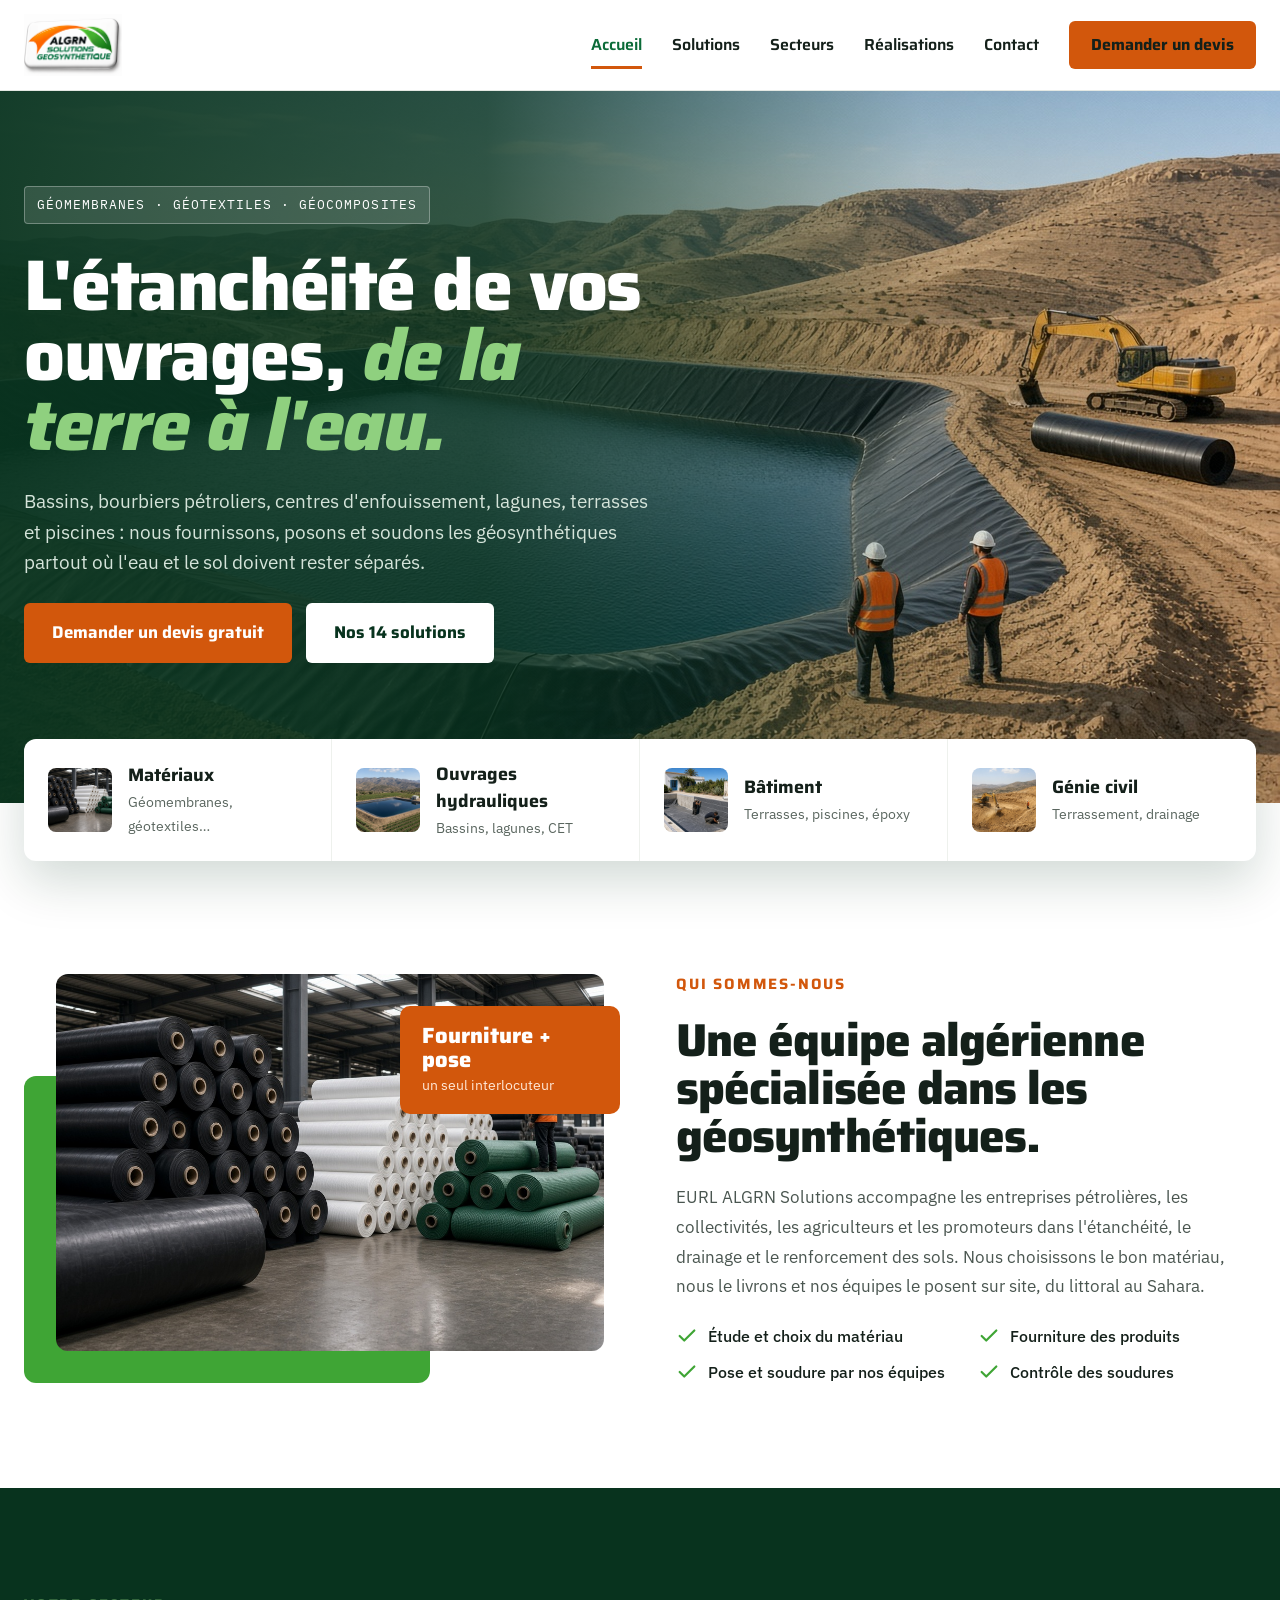
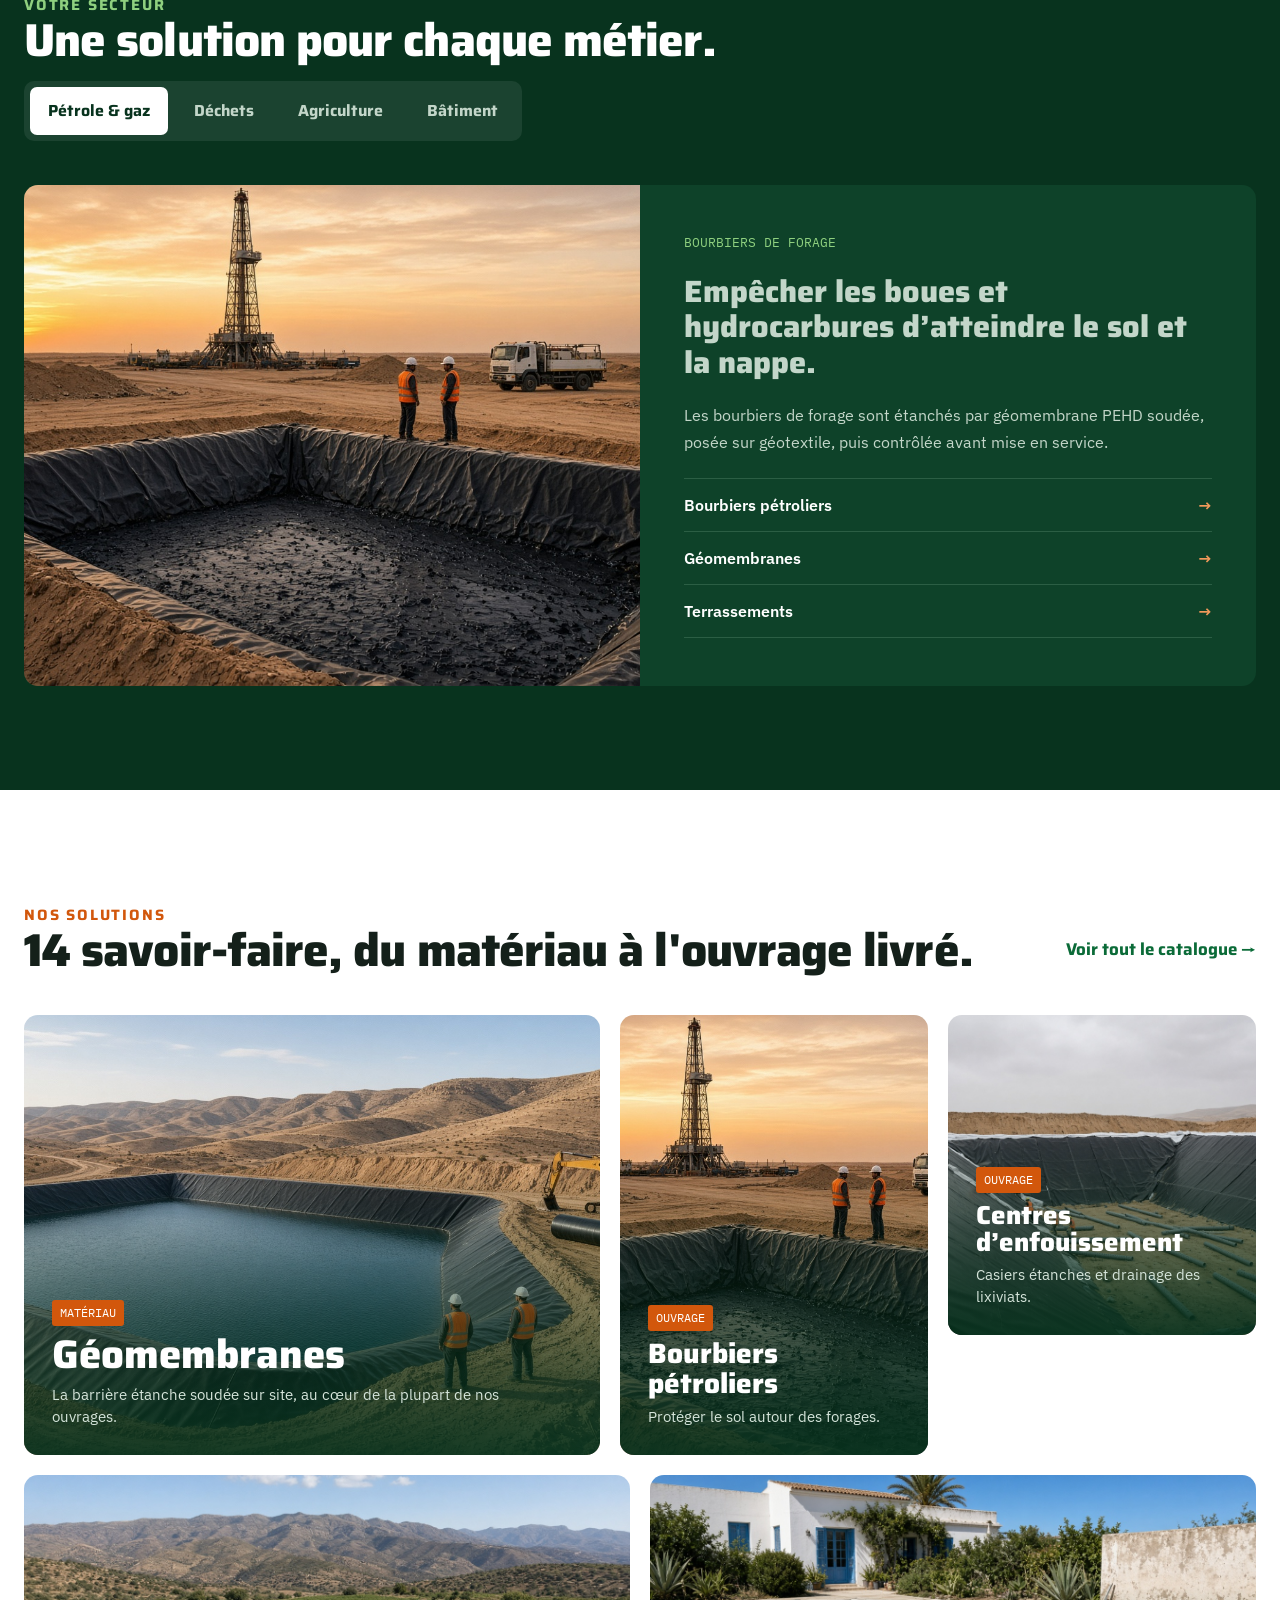
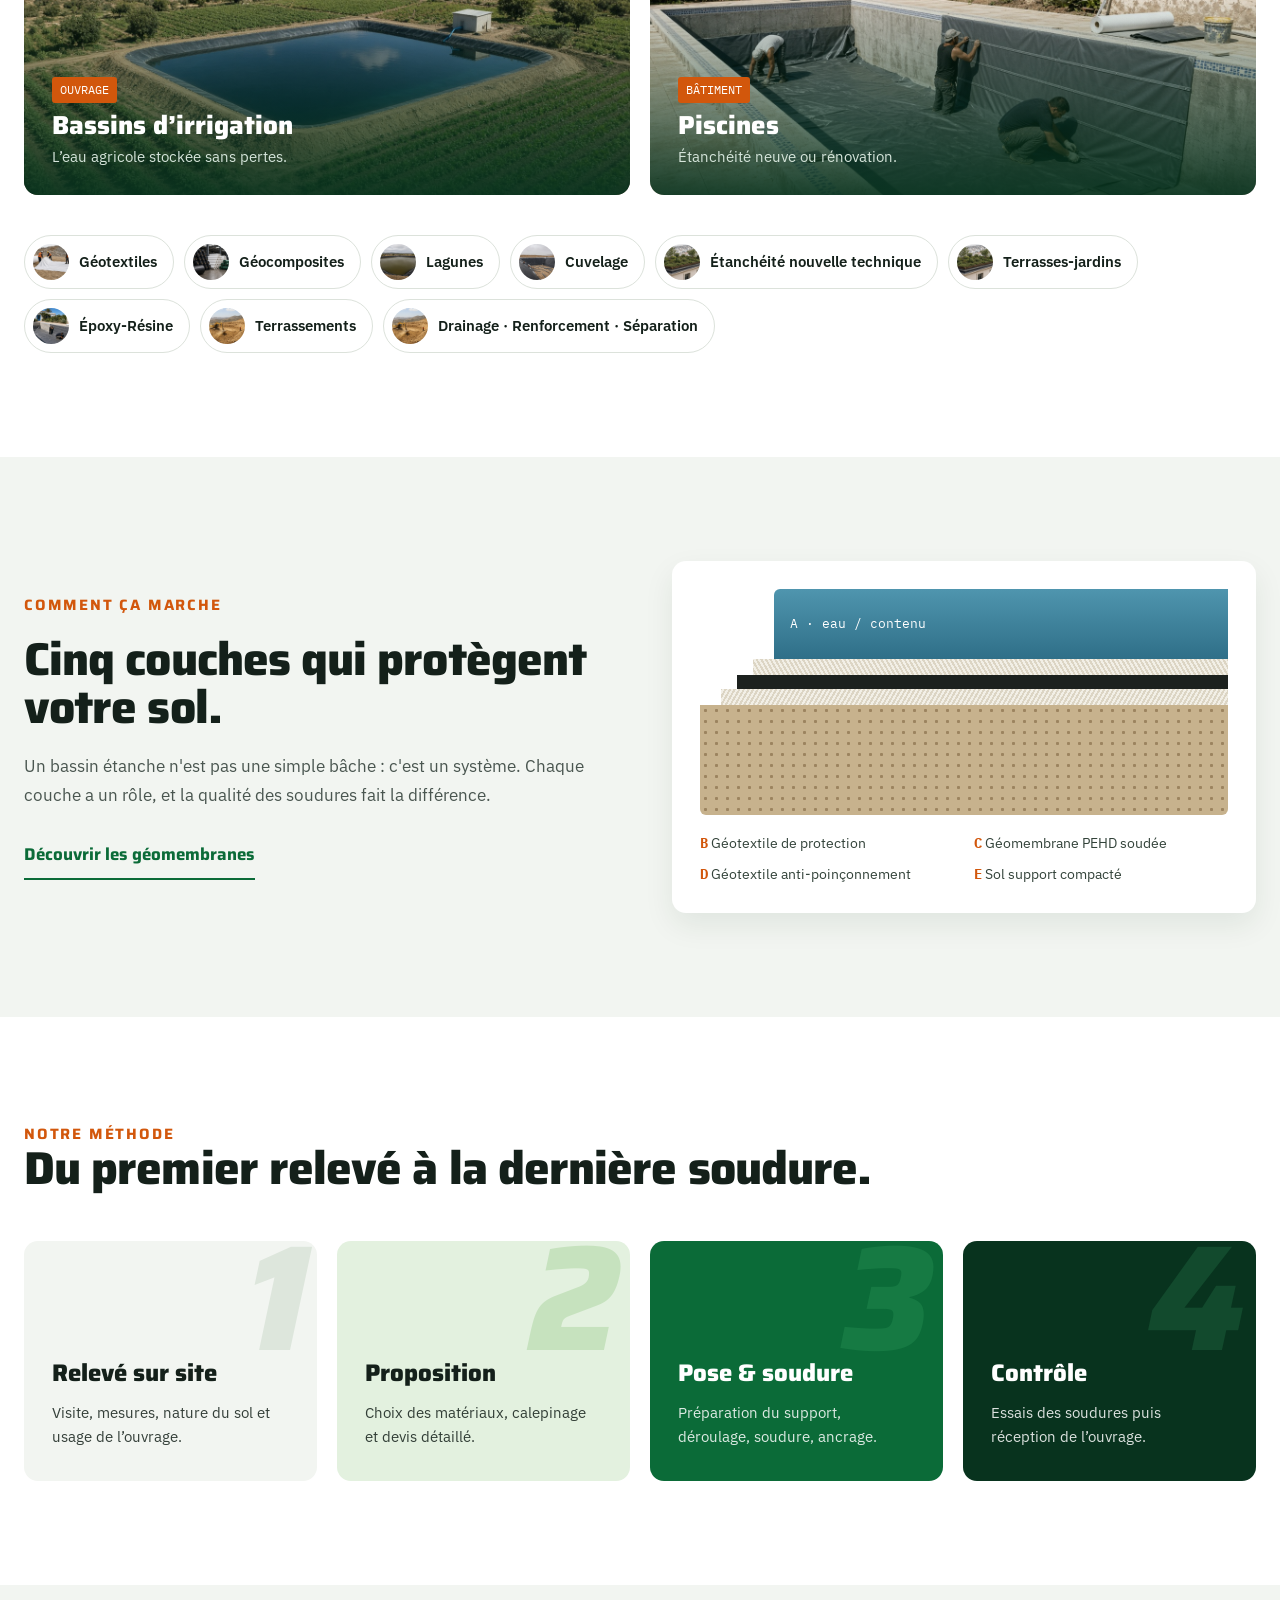
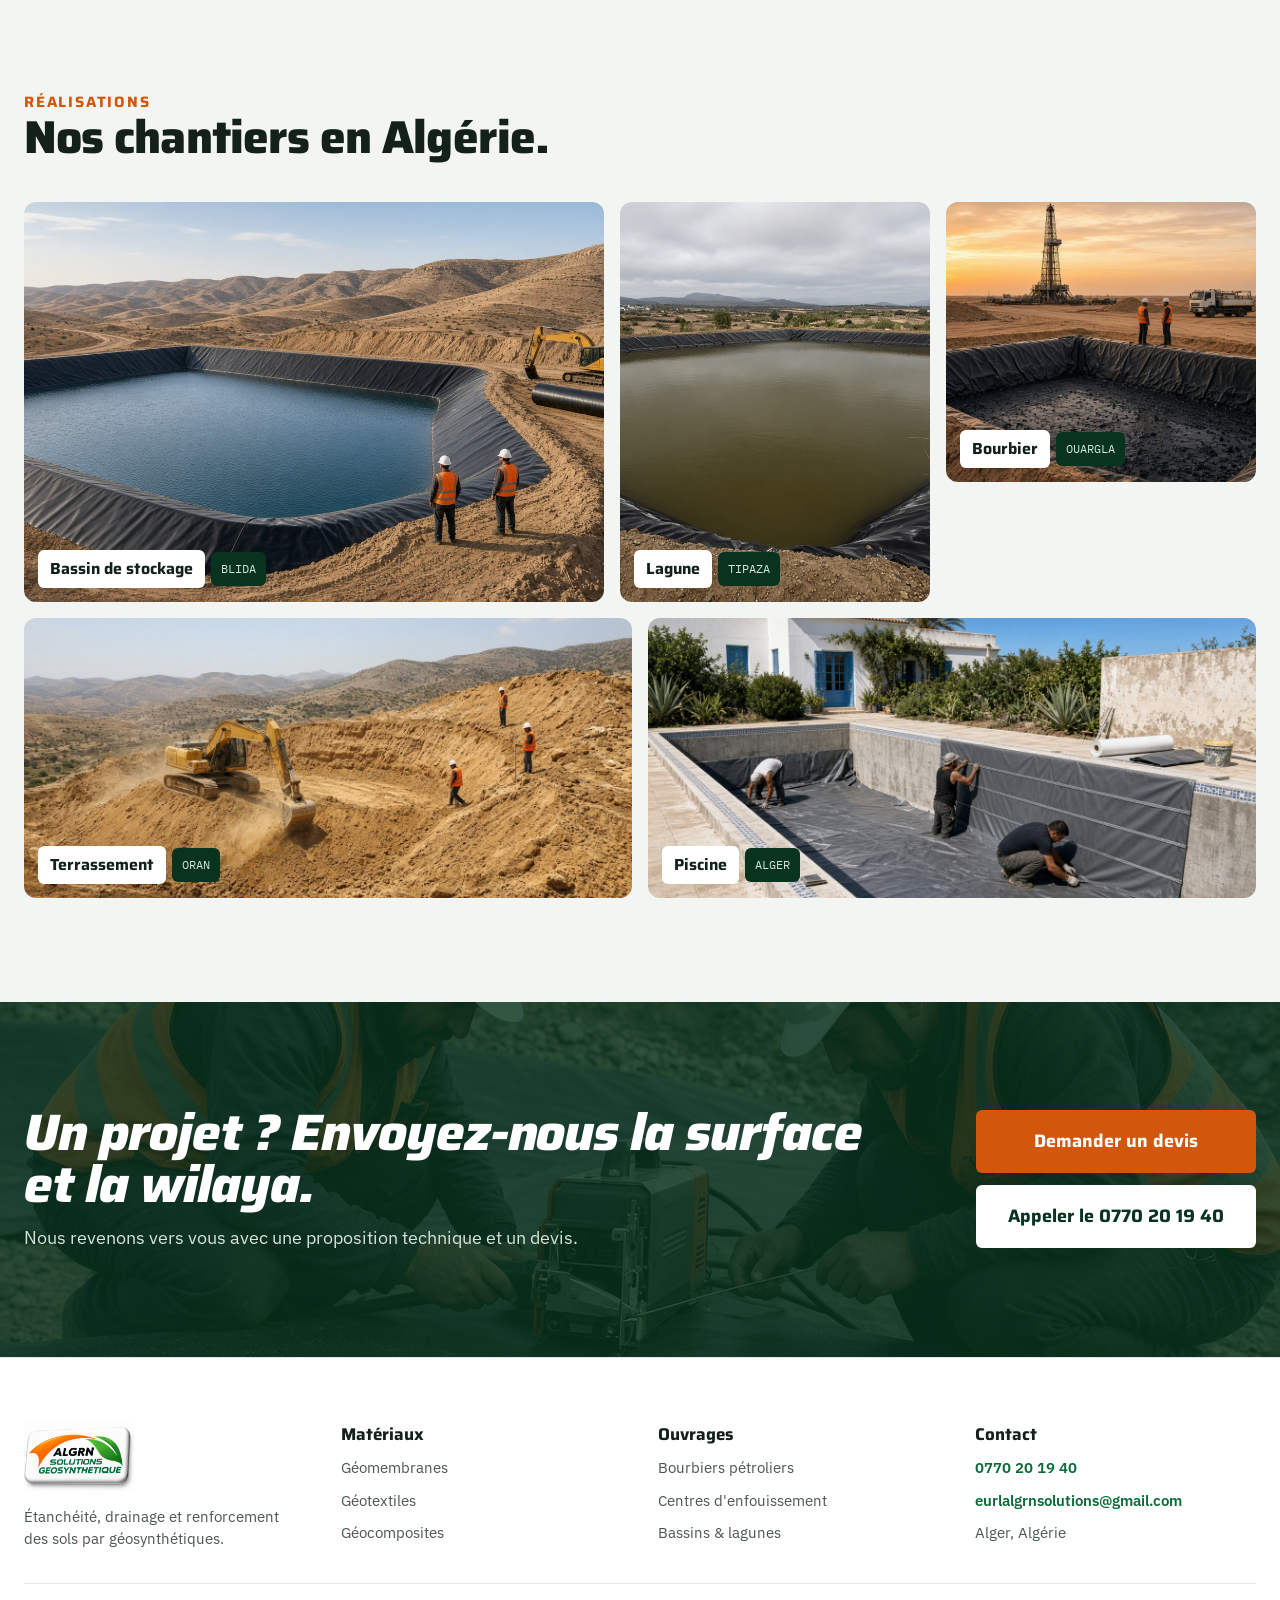
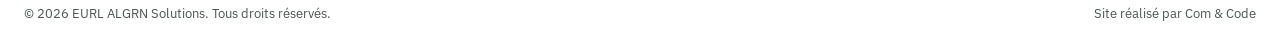
==== index.html @ aedd135b "Publish the ALGRN Solutions website with photos and service pages. Co-authored-by: Cursor <cursorage" ====
<!DOCTYPE html>
<html lang="fr">
<head>
  <meta charset="utf-8">
  <meta name="viewport" content="width=device-width, initial-scale=1">
  <title>ALGRN Solutions – Géosynthétiques en Algérie</title>
  <meta name="description" content="EURL ALGRN Solutions : fourniture et pose de géomembranes, géotextiles et géocomposites. Bassins, bourbiers pétroliers, CET, lagunes, terrasses et piscines.">
  <link rel="icon" href="images/logo.png">
  <link rel="preconnect" href="https://fonts.googleapis.com">
  <link rel="preconnect" href="https://fonts.gstatic.com" crossorigin>
  <link href="https://fonts.googleapis.com/css2?family=IBM+Plex+Mono:wght@400;500&family=IBM+Plex+Sans:wght@400;500;600&family=Saira:ital,wght@0,600;0,700;0,800;1,800&display=swap" rel="stylesheet">
  <link rel="stylesheet" href="css/style.css">
</head>
<body>
  <header class="site-header">
    <div class="wrap">
      <a class="logo" href="index.html"><img src="images/logo.png" alt="ALGRN Solutions Géosynthétique"></a>
      <button class="nav-toggle" type="button" aria-expanded="false" aria-label="Ouvrir le menu"><span></span><span></span><span></span></button>
      <nav class="nav" aria-label="Navigation principale">
        <a href="index.html" class="is-active">Accueil</a>
        <a href="solutions.html">Solutions</a>
        <a href="#secteurs">Secteurs</a>
        <a href="#chantiers">Réalisations</a>
        <a href="contact.html">Contact</a>
        <a class="btn btn-accent" href="contact.html">Demander un devis</a>
      </nav>
    </div>
  </header>

  <section class="hero">
    <img class="bg" src="images/hero.jpg" alt="Grand bassin étanché par géomembrane en cours de remplissage">
    <div class="wrap">
      <div class="hero-copy">
        <span class="badge">GÉOMEMBRANES · GÉOTEXTILES · GÉOCOMPOSITES</span>
        <h1 class="display">L'étanchéité de vos ouvrages, <em>de la terre à l'eau.</em></h1>
        <p>Bassins, bourbiers pétroliers, centres d'enfouissement, lagunes, terrasses et piscines : nous fournissons, posons et soudons les géosynthétiques partout où l'eau et le sol doivent rester séparés.</p>
        <div class="hero-actions">
          <a class="btn btn-accent btn-lg" href="contact.html">Demander un devis gratuit</a>
          <a class="btn btn-white btn-lg" href="solutions.html">Nos 14 solutions</a>
        </div>
      </div>
    </div>
  </section>

  <div class="access">
    <div class="access-grid">
      <a href="solutions.html">
        <img src="images/produits.jpg" alt="">
        <div><strong>Matériaux</strong><span>Géomembranes, géotextiles…</span></div>
      </a>
      <a href="solutions.html">
        <img src="images/irrigation.jpg" alt="">
        <div><strong>Ouvrages hydrauliques</strong><span>Bassins, lagunes, CET</span></div>
      </a>
      <a href="solutions.html">
        <img src="images/piscine.jpg" alt="">
        <div><strong>Bâtiment</strong><span>Terrasses, piscines, époxy</span></div>
      </a>
      <a href="solutions.html">
        <img src="images/terrassement.jpg" alt="">
        <div><strong>Génie civil</strong><span>Terrassement, drainage</span></div>
      </a>
    </div>
  </div>

  <section class="about">
    <div class="about-photo">
      <div class="blob" aria-hidden="true"></div>
      <img src="images/produits.jpg" alt="Rouleaux de géomembrane, géotextile et géocomposite en dépôt">
      <div class="about-float">
        <strong>Fourniture + pose</strong>
        <span>un seul interlocuteur</span>
      </div>
    </div>
    <div class="about-copy">
      <span class="eyebrow">Qui sommes-nous</span>
      <h2 class="display">Une équipe algérienne spécialisée dans les géosynthétiques.</h2>
      <p>EURL ALGRN Solutions accompagne les entreprises pétrolières, les collectivités, les agriculteurs et les promoteurs dans l'étanchéité, le drainage et le renforcement des sols. Nous choisissons le bon matériau, nous le livrons et nos équipes le posent sur site, du littoral au Sahara.</p>
      <ul class="checks">
        <li>
          <svg width="22" height="22" viewBox="0 0 24 24" fill="none" stroke="#3FA535" stroke-width="2.4" stroke-linecap="round" stroke-linejoin="round" aria-hidden="true"><path d="M20 6L9 17l-5-5"></path></svg>
          Étude et choix du matériau
        </li>
        <li>
          <svg width="22" height="22" viewBox="0 0 24 24" fill="none" stroke="#3FA535" stroke-width="2.4" stroke-linecap="round" stroke-linejoin="round" aria-hidden="true"><path d="M20 6L9 17l-5-5"></path></svg>
          Fourniture des produits
        </li>
        <li>
          <svg width="22" height="22" viewBox="0 0 24 24" fill="none" stroke="#3FA535" stroke-width="2.4" stroke-linecap="round" stroke-linejoin="round" aria-hidden="true"><path d="M20 6L9 17l-5-5"></path></svg>
          Pose et soudure par nos équipes
        </li>
        <li>
          <svg width="22" height="22" viewBox="0 0 24 24" fill="none" stroke="#3FA535" stroke-width="2.4" stroke-linecap="round" stroke-linejoin="round" aria-hidden="true"><path d="M20 6L9 17l-5-5"></path></svg>
          Contrôle des soudures
        </li>
      </ul>
    </div>
  </section>

  <section id="secteurs" class="secteurs">
    <div class="wrap">
      <div class="secteurs-head">
        <div>
          <span class="eyebrow eyebrow-mint">Votre secteur</span>
          <h2 class="display">Une solution pour chaque métier.</h2>
        </div>
        <div class="tabs" role="tablist" aria-label="Secteurs">
          <button class="tab" type="button" role="tab" aria-selected="true">Pétrole &amp; gaz</button>
          <button class="tab" type="button" role="tab" aria-selected="false">Déchets</button>
          <button class="tab" type="button" role="tab" aria-selected="false">Agriculture</button>
          <button class="tab" type="button" role="tab" aria-selected="false">Bâtiment</button>
        </div>
      </div>
      <div class="panel" id="secteur-panel" role="tabpanel">
        <img src="images/bourbier.jpg" alt="Bourbier pétrolier étanché près d’un forage">
        <div class="panel-copy">
          <span class="tag mono">BOURBIERS DE FORAGE</span>
          <p class="enjeu">Empêcher les boues et hydrocarbures d’atteindre le sol et la nappe.</p>
          <p class="texte">Les bourbiers de forage sont étanchés par géomembrane PEHD soudée, posée sur géotextile, puis contrôlée avant mise en service.</p>
          <div class="panel-links">
            <a href="geomembranes.html"><span>Bourbiers pétroliers</span><span aria-hidden="true">→</span></a>
            <a href="geomembranes.html"><span>Géomembranes</span><span aria-hidden="true">→</span></a>
            <a href="geomembranes.html"><span>Terrassements</span><span aria-hidden="true">→</span></a>
          </div>
        </div>
      </div>
    </div>
  </section>

  <section class="solutions wrap">
    <div class="solutions-head">
      <div>
        <span class="eyebrow">Nos solutions</span>
        <h2 class="display">14 savoir-faire, du matériau à l'ouvrage livré.</h2>
      </div>
      <a class="link-more" href="solutions.html">Voir tout le catalogue →</a>
    </div>
    <div class="mosaic">
      <a class="card wide" href="geomembranes.html">
        <img src="images/hero.jpg" alt="">
        <div class="card-body">
          <span class="fam">MATÉRIAU</span>
          <strong>Géomembranes</strong>
          <span class="desc">La barrière étanche soudée sur site, au cœur de la plupart de nos ouvrages.</span>
        </div>
      </a>
      <a class="card tall" href="geomembranes.html">
        <img src="images/bourbier.jpg" alt="">
        <div class="card-body">
          <span class="fam">OUVRAGE</span>
          <strong>Bourbiers pétroliers</strong>
          <span class="desc">Protéger le sol autour des forages.</span>
        </div>
      </a>
      <a class="card std" href="geomembranes.html">
        <img src="images/cet.jpg" alt="">
        <div class="card-body">
          <span class="fam">OUVRAGE</span>
          <strong>Centres d’enfouissement</strong>
          <span class="desc">Casiers étanches et drainage des lixiviats.</span>
        </div>
      </a>
      <a class="card std" href="geomembranes.html">
        <img src="images/irrigation.jpg" alt="">
        <div class="card-body">
          <span class="fam">OUVRAGE</span>
          <strong>Bassins d’irrigation</strong>
          <span class="desc">L’eau agricole stockée sans pertes.</span>
        </div>
      </a>
      <a class="card std" href="geomembranes.html">
        <img src="images/piscine.jpg" alt="">
        <div class="card-body">
          <span class="fam">BÂTIMENT</span>
          <strong>Piscines</strong>
          <span class="desc">Étanchéité neuve ou rénovation.</span>
        </div>
      </a>
    </div>
    <div class="pills">
      <a class="pill" href="geomembranes.html"><img src="images/geotextile.jpg" alt="">Géotextiles</a>
      <a class="pill" href="geomembranes.html"><img src="images/produits.jpg" alt="">Géocomposites</a>
      <a class="pill" href="geomembranes.html"><img src="images/lagune.jpg" alt="">Lagunes</a>
      <a class="pill" href="geomembranes.html"><img src="images/cet.jpg" alt="">Cuvelage</a>
      <a class="pill" href="geomembranes.html"><img src="images/terrasse.jpg" alt="">Étanchéité nouvelle technique</a>
      <a class="pill" href="geomembranes.html"><img src="images/terrasse.jpg" alt="">Terrasses-jardins</a>
      <a class="pill" href="geomembranes.html"><img src="images/piscine.jpg" alt="">Époxy-Résine</a>
      <a class="pill" href="geomembranes.html"><img src="images/terrassement.jpg" alt="">Terrassements</a>
      <a class="pill" href="geomembranes.html"><img src="images/terrassement.jpg" alt="">Drainage · Renforcement · Séparation</a>
    </div>
  </section>

  <section class="coupe">
    <div class="wrap">
      <div class="coupe-copy">
        <span class="eyebrow">Comment ça marche</span>
        <h2 class="display">Cinq couches qui protègent votre sol.</h2>
        <p>Un bassin étanche n'est pas une simple bâche : c'est un système. Chaque couche a un rôle, et la qualité des soudures fait la différence.</p>
        <a class="underline" href="geomembranes.html">Découvrir les géomembranes</a>
      </div>
      <figure class="layers">
        <div class="stack">
          <div class="a">A · eau / contenu</div>
          <div class="b"></div>
          <div class="c"></div>
          <div class="d"></div>
          <div class="e"></div>
        </div>
        <ol class="legend">
          <li><strong>B</strong> Géotextile de protection</li>
          <li><strong>C</strong> Géomembrane PEHD soudée</li>
          <li><strong>D</strong> Géotextile anti-poinçonnement</li>
          <li><strong>E</strong> Sol support compacté</li>
        </ol>
      </figure>
    </div>
  </section>

  <section class="methode wrap">
    <div>
      <span class="eyebrow">Notre méthode</span>
      <h2 class="display">Du premier relevé à la dernière soudure.</h2>
    </div>
    <ol class="steps">
      <li style="background:#F2F5F1;color:#14201A">
        <span class="n" aria-hidden="true" style="color:#DDE6DC">1</span>
        <strong>Relevé sur site</strong>
        <span class="d">Visite, mesures, nature du sol et usage de l’ouvrage.</span>
      </li>
      <li style="background:#E3F1DF;color:#14201A">
        <span class="n" aria-hidden="true" style="color:#C6E2BE">2</span>
        <strong>Proposition</strong>
        <span class="d">Choix des matériaux, calepinage et devis détaillé.</span>
      </li>
      <li style="background:#0B6B38;color:#FFFFFF">
        <span class="n" aria-hidden="true" style="color:#167A43">3</span>
        <strong>Pose &amp; soudure</strong>
        <span class="d">Préparation du support, déroulage, soudure, ancrage.</span>
      </li>
      <li style="background:#08331E;color:#FFFFFF">
        <span class="n" aria-hidden="true" style="color:#124A2D">4</span>
        <strong>Contrôle</strong>
        <span class="d">Essais des soudures puis réception de l’ouvrage.</span>
      </li>
    </ol>
  </section>

  <section id="chantiers" class="chantiers">
    <div class="wrap">
      <div>
        <span class="eyebrow">Réalisations</span>
        <h2 class="display">Nos chantiers en Algérie.</h2>
      </div>
      <div class="mosaic-fig">
        <figure class="big">
          <img src="images/hero.jpg" alt="Bassin de stockage">
          <figcaption><span class="t">Bassin de stockage</span><span class="m">BLIDA</span></figcaption>
        </figure>
        <figure class="mid">
          <img src="images/lagune.jpg" alt="Lagune">
          <figcaption><span class="t">Lagune</span><span class="m">TIPAZA</span></figcaption>
        </figure>
        <figure class="sm">
          <img src="images/bourbier.jpg" alt="Bourbier">
          <figcaption><span class="t">Bourbier</span><span class="m">OUARGLA</span></figcaption>
        </figure>
        <figure class="sm">
          <img src="images/terrassement.jpg" alt="Terrassement">
          <figcaption><span class="t">Terrassement</span><span class="m">ORAN</span></figcaption>
        </figure>
        <figure class="sm">
          <img src="images/piscine.jpg" alt="Piscine">
          <figcaption><span class="t">Piscine</span><span class="m">ALGER</span></figcaption>
        </figure>
      </div>
    </div>
  </section>

  <section class="cta-band">
    <img class="bg" src="images/soudure.jpg" alt="">
    <div class="wrap">
      <div class="cta-copy">
        <h2 class="display">Un projet ? Envoyez-nous la surface et la wilaya.</h2>
        <p>Nous revenons vers vous avec une proposition technique et un devis.</p>
      </div>
      <div class="cta-actions">
        <a class="btn btn-accent btn-cta" href="contact.html">Demander un devis</a>
        <a class="btn btn-white btn-cta" href="tel:+213770201940">Appeler le 0770 20 19 40</a>
      </div>
    </div>
  </section>

  <footer class="site-footer">
    <div class="wrap grid">
      <div class="brand">
        <img src="images/logo.png" alt="ALGRN Solutions Géosynthétique">
        <span>Étanchéité, drainage et renforcement des sols par géosynthétiques.</span>
      </div>
      <div class="col">
        <strong>Matériaux</strong>
        <a href="geomembranes.html">Géomembranes</a>
        <a href="geomembranes.html">Géotextiles</a>
        <a href="geomembranes.html">Géocomposites</a>
      </div>
      <div class="col">
        <strong>Ouvrages</strong>
        <a href="geomembranes.html">Bourbiers pétroliers</a>
        <a href="geomembranes.html">Centres d'enfouissement</a>
        <a href="geomembranes.html">Bassins &amp; lagunes</a>
      </div>
      <div class="col">
        <strong>Contact</strong>
        <a class="contact-link" href="tel:+213770201940">0770 20 19 40</a>
        <a class="contact-link" href="mailto:eurlalgrnsolutions@gmail.com">eurlalgrnsolutions@gmail.com</a>
        <span>Alger, Algérie</span>
      </div>
    </div>
    <div class="wrap legal">
      <span>© 2026 EURL ALGRN Solutions. Tous droits réservés.</span>
      <span>Site réalisé par Com &amp; Code</span>
    </div>
  </footer>
  <script src="js/main.js"></script>
</body>
</html>
---- css/style.css ----
:root {
  --ink: #14201A;
  --ink-2: #1A1D1A;
  --forest: #08331E;
  --forest-mid: #0E4229;
  --forest-deep: #0A2417;
  --green: #0B6B38;
  --leaf: #3FA535;
  --mint: #8FD07F;
  --accent: #D2570C;
  --accent-2: #F39A5B;
  --cream: #F2F5F1;
  --paper: #FFFFFF;
  --muted: #4A5650;
  --muted-2: #3E4440;
  --muted-3: #5A665F;
  --line: #E4E8E3;
  --line-2: #DCE2DB;
  --mono: #6B6556;
  --sand: #8C8370;
  --header-h: 90px;
}

*,
*::before,
*::after { box-sizing: border-box; }

html { scroll-behavior: smooth; }

body {
  margin: 0;
  color: var(--ink);
  background: var(--paper);
  font-family: "IBM Plex Sans", system-ui, sans-serif;
  font-size: 16px;
  line-height: 1.5;
}

img { max-width: 100%; display: block; }
a { color: var(--green); }
button { font: inherit; }

.wrap {
  width: min(1280px, calc(100% - 48px));
  margin-inline: auto;
}

.eyebrow {
  font-family: "Saira", sans-serif;
  font-weight: 700;
  font-size: 15px;
  letter-spacing: 0.12em;
  text-transform: uppercase;
  color: var(--accent);
}

.eyebrow-mint { color: var(--mint); }

.display {
  margin: 0;
  font-family: "Saira", sans-serif;
  font-weight: 800;
  line-height: 1.04;
  letter-spacing: -0.02em;
}

.mono {
  font-family: "IBM Plex Mono", monospace;
}

/* ——— Header ——— */
.topbar {
  background: var(--forest);
  color: #D9E8DE;
  font-size: 14px;
}
.topbar .wrap {
  padding: 10px 0;
  display: flex;
  flex-wrap: wrap;
  gap: 8px 28px;
  justify-content: space-between;
  align-items: center;
}
.topbar a { color: #fff; text-decoration: none; font-weight: 500; }
.topbar a:hover { color: var(--mint); }

.site-header {
  background: #fff;
  position: sticky;
  top: 0;
  z-index: 40;
  box-shadow: 0 1px 0 var(--line);
}
.site-header .wrap {
  padding: 14px 0;
  display: flex;
  flex-wrap: wrap;
  gap: 16px 40px;
  align-items: center;
  justify-content: space-between;
}
.logo img {
  height: 62px;
  width: auto;
  mix-blend-mode: multiply;
}
.nav {
  display: flex;
  flex-wrap: wrap;
  gap: 4px 30px;
  align-items: center;
  font-family: "Saira", sans-serif;
  font-weight: 600;
  font-size: 16px;
}
.nav a {
  color: var(--ink);
  text-decoration: none;
  padding: 12px 0;
}
.nav a:hover { color: var(--green); }
.nav a.is-active {
  color: var(--green);
  box-shadow: inset 0 -3px 0 var(--accent);
}
.nav .btn {
  padding: 12px 22px;
  box-shadow: none;
}
.nav-toggle {
  display: none;
  width: 46px;
  height: 46px;
  border: 1px solid var(--line);
  background: #fff;
  border-radius: 8px;
  cursor: pointer;
  align-items: center;
  justify-content: center;
  flex-direction: column;
  gap: 5px;
}
.nav-toggle span {
  display: block;
  width: 20px;
  height: 2px;
  background: var(--ink);
}

.btn {
  display: inline-flex;
  align-items: center;
  justify-content: center;
  text-decoration: none;
  font-family: "Saira", sans-serif;
  font-weight: 700;
  border-radius: 6px;
  border: 0;
  cursor: pointer;
  transition: transform 0.15s ease, filter 0.15s ease, background 0.15s ease;
}
.btn:hover { transform: translateY(-1px); filter: brightness(1.05); }
.btn:active { transform: translateY(0); }
.btn:focus-visible,
.nav a:focus-visible,
.chip:focus-visible,
.tab:focus-visible,
.pill:focus-visible {
  outline: 3px solid var(--mint);
  outline-offset: 3px;
}
.btn-accent { background: var(--accent); color: #fff; }
.btn-white { background: #fff; color: var(--forest); }
.btn-forest { background: var(--forest); color: #fff; }
.btn-lg { font-size: 17px; padding: 17px 28px; }
.btn-md { font-size: 16px; padding: 15px 24px; }
.btn-cta { font-size: 18px; padding: 18px 26px; text-align: center; }

/* ——— Hero ——— */
.hero {
  position: relative;
  min-height: 680px;
  display: flex;
  align-items: center;
  overflow: hidden;
  background: var(--forest);
}
.hero img.bg {
  position: absolute;
  inset: 0;
  width: 100%;
  height: 100%;
  object-fit: cover;
  object-position: 60% 60%;
}
.hero::after {
  content: "";
  position: absolute;
  inset: 0;
  background: linear-gradient(90deg, rgba(8,51,30,0.94) 0%, rgba(8,51,30,0.80) 38%, rgba(8,51,30,0.15) 72%, rgba(8,51,30,0) 100%);
}
.hero .wrap {
  position: relative;
  z-index: 1;
  padding: 96px 0 140px;
}
.hero-copy {
  max-width: 640px;
  display: flex;
  flex-direction: column;
  gap: 26px;
  color: #fff;
}
.badge {
  align-self: flex-start;
  font-family: "IBM Plex Mono", monospace;
  font-size: 13px;
  letter-spacing: 0.08em;
  background: rgba(255,255,255,0.12);
  border: 1px solid rgba(255,255,255,0.3);
  padding: 8px 12px;
  border-radius: 4px;
}
.hero h1 {
  font-size: clamp(44px, 5.6vw, 80px);
  line-height: 0.98;
  letter-spacing: -0.02em;
  color: #fff;
}
.hero h1 em {
  font-style: italic;
  color: var(--mint);
}
.hero p {
  margin: 0;
  font-size: 19px;
  line-height: 1.6;
  color: #D5E4DA;
}
.hero-actions { display: flex; flex-wrap: wrap; gap: 14px; }

/* ——— Quick access ——— */
.access {
  width: min(1232px, calc(100% - 48px));
  margin: -64px auto 0;
  position: relative;
  z-index: 2;
}
.access-grid {
  background: #fff;
  border-radius: 12px;
  box-shadow: 0 20px 50px rgba(8,51,30,0.18);
  display: grid;
  grid-template-columns: repeat(4, 1fr);
  overflow: hidden;
}
.access a {
  display: flex;
  gap: 16px;
  align-items: center;
  padding: 22px 24px;
  text-decoration: none;
  color: var(--ink);
  border-right: 1px solid #EEF1ED;
  transition: background 0.2s ease;
}
.access a:hover { background: var(--cream); }
.access a:last-child { border-right: 0; }
.access img {
  width: 64px;
  height: 64px;
  border-radius: 8px;
  object-fit: cover;
  flex: none;
}
.access strong {
  font-family: "Saira", sans-serif;
  font-size: 18px;
  display: block;
}
.access span { font-size: 14px; color: var(--muted-3); }

/* ——— About ——— */
.about {
  width: min(1280px, calc(100% - 48px));
  margin: 0 auto;
  padding: 112px 0 104px;
  display: grid;
  grid-template-columns: 1fr 1fr;
  gap: 72px;
  align-items: center;
}
.about-photo {
  position: relative;
  padding: 0 0 32px 32px;
}
.about-photo .blob {
  position: absolute;
  left: 0;
  bottom: 0;
  width: 70%;
  height: 75%;
  background: var(--leaf);
  border-radius: 12px;
}
.about-photo img {
  position: relative;
  width: 100%;
  aspect-ratio: 16 / 11;
  object-fit: cover;
  border-radius: 12px;
}
.about-float {
  position: absolute;
  right: -16px;
  top: 32px;
  background: var(--accent);
  color: #fff;
  border-radius: 10px;
  padding: 18px 22px;
  display: flex;
  flex-direction: column;
  gap: 2px;
  max-width: 220px;
}
.about-float strong {
  font-family: "Saira", sans-serif;
  font-weight: 800;
  font-size: 22px;
  line-height: 1.1;
}
.about-float span { font-size: 14px; color: #FFE7D6; }
.about-copy { display: flex; flex-direction: column; gap: 22px; }
.about-copy h2 { font-size: clamp(34px, 3.6vw, 50px); }
.about-copy p { margin: 0; font-size: 17px; line-height: 1.75; color: var(--muted); }
.checks {
  list-style: none;
  margin: 0;
  padding: 0;
  display: grid;
  grid-template-columns: 1fr 1fr;
  gap: 12px 24px;
}
.checks li {
  display: flex;
  gap: 10px;
  align-items: flex-start;
  font-size: 16px;
  font-weight: 500;
}
.checks svg { flex: none; margin-top: 1px; }

/* ——— Secteurs ——— */
.secteurs {
  background: var(--forest);
  color: #fff;
}
.secteurs .wrap {
  padding: 104px 0;
  display: flex;
  flex-direction: column;
  gap: 44px;
}
.secteurs-head {
  display: flex;
  flex-wrap: wrap;
  gap: 16px 48px;
  align-items: flex-end;
  justify-content: space-between;
}
.secteurs-head h2 { font-size: clamp(34px, 3.6vw, 50px); color: #fff; }
.tabs {
  display: flex;
  flex-wrap: wrap;
  gap: 8px;
  background: rgba(255,255,255,0.08);
  padding: 6px;
  border-radius: 10px;
}
.tab {
  cursor: pointer;
  border: 0;
  font-family: "Saira", sans-serif;
  font-weight: 700;
  font-size: 16px;
  padding: 12px 18px;
  border-radius: 7px;
  background: transparent;
  color: #C3D6C9;
}
.tab[aria-selected="true"] {
  background: #fff;
  color: var(--forest);
}
.panel {
  display: grid;
  grid-template-columns: 1fr 1fr;
  border-radius: 14px;
  overflow: hidden;
  background: var(--forest-mid);
}
.panel img {
  width: 100%;
  height: 100%;
  min-height: 420px;
  object-fit: cover;
}
.panel-copy {
  padding: 48px 44px;
  display: flex;
  flex-direction: column;
  gap: 22px;
}
.panel-copy .tag { font-size: 13px; color: var(--mint); }
.panel-copy .enjeu {
  margin: 0;
  font-family: "Saira", sans-serif;
  font-weight: 800;
  font-size: clamp(26px, 2.4vw, 34px);
  line-height: 1.15;
}
.panel-copy p { margin: 0; font-size: 16px; line-height: 1.7; color: #C3D6C9; }
.panel-links { margin-top: auto; border-top: 1px solid #2B5E44; }
.panel-links a {
  display: flex;
  justify-content: space-between;
  color: #fff;
  text-decoration: none;
  font-weight: 600;
  font-size: 16px;
  padding: 14px 0;
  border-bottom: 1px solid #2B5E44;
}
.panel-links a span:last-child { color: var(--accent-2); }

/* ——— Solutions mosaic ——— */
.solutions { padding: 112px 0 104px; display: flex; flex-direction: column; gap: 40px; }
.solutions-head {
  display: flex;
  flex-wrap: wrap;
  gap: 16px 48px;
  align-items: flex-end;
  justify-content: space-between;
}
.solutions-head h2 { font-size: clamp(34px, 3.6vw, 50px); }
.link-more {
  font-family: "Saira", sans-serif;
  font-weight: 700;
  font-size: 17px;
  color: var(--green);
  text-decoration: none;
  padding: 12px 0;
}
.link-more:hover { text-decoration: underline; }
.mosaic { display: flex; flex-wrap: wrap; gap: 20px; }
.card {
  min-width: 0;
  position: relative;
  border-radius: 14px;
  overflow: hidden;
  text-decoration: none;
  color: #fff;
  display: flex;
  align-items: flex-end;
}
.card.wide { flex: 2 1 560px; height: 440px; }
.card.tall { flex: 1 1 300px; height: 440px; }
.card.std { flex: 1 1 300px; height: 320px; }
.card img {
  position: absolute;
  inset: 0;
  width: 100%;
  height: 100%;
  object-fit: cover;
  transition: transform 0.6s ease;
}
.card:hover img { transform: scale(1.05); }
.card::after {
  content: "";
  position: absolute;
  inset: 0;
  background: linear-gradient(180deg, rgba(8,51,30,0) 35%, rgba(8,51,30,0.92) 100%);
}
.card-body {
  position: relative;
  z-index: 1;
  padding: 26px 28px;
  display: flex;
  flex-direction: column;
  gap: 8px;
}
.card-body .fam {
  align-self: flex-start;
  font-family: "IBM Plex Mono", monospace;
  font-size: 12px;
  background: var(--accent);
  padding: 4px 8px;
  border-radius: 3px;
}
.card-body strong {
  font-family: "Saira", sans-serif;
  font-weight: 800;
  line-height: 1.05;
}
.card.wide strong { font-size: 40px; }
.card.tall strong { font-size: 28px; }
.card.std strong { font-size: 26px; }
.card-body span.desc {
  font-size: 15px;
  line-height: 1.5;
  color: #D5E4DA;
  max-width: 460px;
}
.pills { display: flex; flex-wrap: wrap; gap: 10px; }
.pill {
  display: flex;
  align-items: center;
  gap: 10px;
  padding: 8px 16px 8px 8px;
  border: 1px solid var(--line-2);
  border-radius: 999px;
  text-decoration: none;
  color: var(--ink);
  font-weight: 600;
  font-size: 15px;
  background: #fff;
}
.pill:hover { border-color: var(--green); color: var(--green); }
.pill img {
  width: 36px;
  height: 36px;
  border-radius: 50%;
  object-fit: cover;
}

/* ——— Coupe ——— */
.coupe { background: var(--cream); }
.coupe .wrap {
  padding: 104px 0;
  display: grid;
  grid-template-columns: 1fr 1fr;
  gap: 64px;
  align-items: center;
}
.coupe h2 { font-size: clamp(34px, 3.6vw, 50px); }
.coupe p { margin: 0; font-size: 17px; line-height: 1.7; color: var(--muted); }
.coupe-copy { display: flex; flex-direction: column; gap: 20px; }
.underline {
  align-self: flex-start;
  font-family: "Saira", sans-serif;
  font-weight: 700;
  font-size: 17px;
  color: var(--green);
  text-decoration: none;
  padding: 12px 0;
  box-shadow: inset 0 -2px 0 var(--green);
}
.layers {
  margin: 0;
  background: #fff;
  border-radius: 14px;
  padding: 28px;
  box-shadow: 0 12px 30px rgba(8,51,30,0.08);
  display: flex;
  flex-direction: column;
  gap: 18px;
}
.stack { display: flex; flex-direction: column; }
.stack .a {
  height: 70px;
  margin-left: 14%;
  border-radius: 6px 0 0 0;
  background: linear-gradient(180deg, #4F95AE, #2F6F88);
  display: flex;
  align-items: center;
  padding-left: 16px;
  color: #fff;
  font-family: "IBM Plex Mono", monospace;
  font-size: 13px;
}
.stack .b { height: 16px; margin-left: 10%; background: repeating-linear-gradient(60deg, #F2EFE6 0 2px, #DCD5C4 2px 4px); }
.stack .c { height: 14px; margin-left: 7%; background: #1C211E; }
.stack .d { height: 16px; margin-left: 4%; background: repeating-linear-gradient(-60deg, #F2EFE6 0 2px, #DCD5C4 2px 4px); }
.stack .e {
  height: 110px;
  border-radius: 0 0 6px 6px;
  background: radial-gradient(circle, #9C845F 1.3px, transparent 1.8px) 0 0 / 11px 11px, #C7B28D;
}
.legend {
  list-style: none;
  margin: 0;
  padding: 0;
  display: grid;
  grid-template-columns: 1fr 1fr;
  gap: 10px 20px;
  font-size: 14px;
  color: #33433A;
}
.legend strong {
  color: var(--accent);
  font-family: "IBM Plex Mono", monospace;
}

/* ——— Méthode ——— */
.methode { padding: 104px 0; display: flex; flex-direction: column; gap: 48px; }
.methode h2 { font-size: clamp(34px, 3.6vw, 50px); }
.steps {
  list-style: none;
  margin: 0;
  padding: 0;
  display: grid;
  grid-template-columns: repeat(4, 1fr);
  gap: 20px;
}
.steps li {
  position: relative;
  border-radius: 14px;
  padding: 30px 28px 32px;
  overflow: hidden;
  min-height: 240px;
  display: flex;
  flex-direction: column;
  justify-content: flex-end;
  gap: 10px;
}
.steps .n {
  position: absolute;
  top: -18px;
  right: 10px;
  font-family: "Saira", sans-serif;
  font-style: italic;
  font-weight: 800;
  font-size: 150px;
  line-height: 1;
}
.steps strong {
  position: relative;
  font-family: "Saira", sans-serif;
  font-weight: 800;
  font-size: 24px;
}
.steps .d { position: relative; font-size: 15px; line-height: 1.6; opacity: 0.85; }

/* ——— Chantiers ——— */
.chantiers { background: var(--cream); }
.chantiers .wrap { padding: 104px 0; display: flex; flex-direction: column; gap: 40px; }
.chantiers h2 { font-size: clamp(34px, 3.6vw, 50px); }
.mosaic-fig { display: flex; flex-wrap: wrap; gap: 16px; }
.mosaic-fig figure {
  margin: 0;
  min-width: 0;
  position: relative;
  border-radius: 12px;
  overflow: hidden;
}
.mosaic-fig .big { flex: 2 1 560px; height: 400px; }
.mosaic-fig .mid { flex: 1 1 300px; height: 400px; }
.mosaic-fig .sm { flex: 1 1 300px; height: 280px; }
.mosaic-fig img {
  position: absolute;
  inset: 0;
  width: 100%;
  height: 100%;
  object-fit: cover;
}
.mosaic-fig figcaption {
  position: absolute;
  left: 14px;
  bottom: 14px;
  right: 14px;
  display: flex;
  flex-wrap: wrap;
  gap: 6px;
  align-items: center;
}
.mosaic-fig .t {
  background: #fff;
  color: var(--ink);
  font-family: "Saira", sans-serif;
  font-weight: 700;
  font-size: 16px;
  padding: 7px 12px;
  border-radius: 6px;
}
.mosaic-fig .m {
  background: var(--forest);
  color: #D5E4DA;
  font-family: "IBM Plex Mono", monospace;
  font-size: 12px;
  padding: 8px 10px;
  border-radius: 6px;
}

/* ——— CTA band ——— */
.cta-band {
  position: relative;
  overflow: hidden;
  background: var(--forest);
}
.cta-band img.bg {
  position: absolute;
  inset: 0;
  width: 100%;
  height: 100%;
  object-fit: cover;
}
.cta-band::after {
  content: "";
  position: absolute;
  inset: 0;
  background: rgba(8,51,30,0.82);
}
.cta-band .wrap {
  position: relative;
  z-index: 1;
  padding: 104px 0;
  display: flex;
  flex-wrap: wrap;
  gap: 32px 64px;
  align-items: center;
  justify-content: space-between;
  color: #fff;
}
.cta-band h2 {
  font-style: italic;
  font-size: clamp(34px, 4vw, 56px);
  line-height: 1.02;
  color: #fff;
}
.cta-band p { margin: 0; font-size: 18px; line-height: 1.6; color: #D5E4DA; }
.cta-actions { flex: 1 1 280px; display: flex; flex-direction: column; gap: 12px; }
.cta-copy { flex: 999 1 520px; display: flex; flex-direction: column; gap: 14px; }

/* ——— Footer ——— */
.site-footer {
  background: #fff;
  color: var(--muted);
  border-top: 1px solid var(--line);
}
.site-footer .grid {
  padding: 64px 0 32px;
  display: grid;
  grid-template-columns: repeat(4, 1fr);
  gap: 36px;
  font-size: 15px;
}
.site-footer .brand { display: flex; flex-direction: column; gap: 14px; }
.site-footer .brand img { height: 70px; width: auto; align-self: flex-start; mix-blend-mode: multiply; }
.site-footer .col { display: flex; flex-direction: column; gap: 10px; }
.site-footer strong {
  font-family: "Saira", sans-serif;
  font-size: 17px;
  color: var(--ink);
}
.site-footer a { color: var(--muted); text-decoration: none; }
.site-footer a:hover { color: var(--green); }
.site-footer .contact-link { color: var(--green); font-weight: 600; }
.legal {
  padding: 20px 0 28px;
  border-top: 1px solid var(--line);
  font-size: 13px;
  display: flex;
  flex-wrap: wrap;
  gap: 8px 24px;
  justify-content: space-between;
}
.footer-dark {
  background: var(--forest);
  color: #B9CCBF;
  overflow: hidden;
}
.footer-dark .row {
  padding: 56px 0 0;
  display: flex;
  flex-wrap: wrap;
  gap: 16px 40px;
  justify-content: space-between;
  font-size: 15px;
}
.footer-dark a { color: #fff; text-decoration: none; }
.footer-dark .wordmark {
  margin: 32px 0 0;
  font-family: "Saira", sans-serif;
  font-style: italic;
  font-weight: 800;
  font-size: clamp(80px, 19vw, 260px);
  line-height: 0.78;
  color: #0F4429;
  letter-spacing: -0.03em;
  white-space: nowrap;
  user-select: none;
}
.footer-slim {
  background: var(--forest-deep);
  color: #C9DCCF;
}
.footer-slim .wrap {
  padding: 32px 0;
  display: flex;
  flex-wrap: wrap;
  gap: 16px 32px;
  justify-content: space-between;
  font-size: 14px;
}

/* ——— Catalogue ——— */
.page-hero { padding: 64px 0 40px; display: flex; flex-direction: column; gap: 36px; }
.crumbs {
  font-family: "IBM Plex Mono", monospace;
  font-size: 13px;
  color: var(--mono);
  display: flex;
  gap: 8px;
}
.crumbs a { color: var(--mono); text-decoration: none; }
.crumbs a:hover { color: var(--green); }
.page-hero h1 {
  margin: 0;
  font-size: clamp(44px, 6vw, 84px);
  line-height: 0.95;
}
.page-hero h1 em { font-style: italic; color: var(--green); }
.intro-row {
  display: flex;
  flex-wrap: wrap;
  gap: 24px 64px;
  align-items: flex-end;
  justify-content: space-between;
}
.intro-row p { margin: 0; flex: 1 1 300px; font-size: 17px; line-height: 1.6; color: var(--muted-2); }
.shot-row { display: flex; flex-wrap: wrap; gap: 14px; }
.shot-row img { min-width: 0; height: 300px; object-fit: cover; border-radius: 14px; }
.shot-row .a { flex: 2 1 480px; }
.shot-row .b,
.shot-row .c { flex: 1 1 240px; }
.filters {
  display: flex;
  flex-wrap: wrap;
  gap: 8px;
  padding-top: 24px;
  border-top: 1px solid var(--ink-2);
}
.chip {
  cursor: pointer;
  font-size: 15px;
  font-weight: 600;
  padding: 11px 18px;
  border-radius: 999px;
  border: 1px solid var(--ink-2);
  background: transparent;
  color: var(--ink-2);
}
.chip[aria-pressed="true"] {
  background: var(--ink-2);
  color: #fff;
}
.chip .c {
  font-family: "IBM Plex Mono", monospace;
  font-size: 12px;
  opacity: 0.75;
}
.catalog { padding: 0 0 96px; }
.catalog ul { list-style: none; margin: 0; padding: 0; border-top: 1px solid var(--ink-2); }
.catalog li { border-bottom: 1px solid var(--line); }
.catalog a {
  display: flex;
  flex-wrap: wrap;
  align-items: center;
  gap: 16px 32px;
  padding: 22px 0;
  text-decoration: none;
  color: var(--ink-2);
}
.catalog a:hover { color: var(--green); }
.catalog .n { flex: 0 0 56px; font-family: "IBM Plex Mono", monospace; font-size: 14px; color: var(--accent); }
.catalog strong {
  flex: 3 1 240px;
  font-family: "Saira", sans-serif;
  font-weight: 800;
  font-size: clamp(22px, 2.4vw, 34px);
  line-height: 1.05;
}
.catalog .d { flex: 4 1 260px; font-size: 15px; line-height: 1.55; color: var(--muted-2); }
.catalog .f {
  flex: 0 0 auto;
  font-family: "IBM Plex Mono", monospace;
  font-size: 12px;
  color: var(--mono);
  border: 1px solid var(--line);
  padding: 5px 8px;
}
.catalog img { flex: 0 0 200px; width: 200px; height: 124px; object-fit: cover; border-radius: 10px; }
.catalog .arr { flex: 0 0 auto; font-size: 24px; }
.note {
  padding: 0 0 112px;
}
.note-box {
  display: flex;
  flex-wrap: wrap;
  gap: 32px 56px;
  align-items: center;
  padding: 40px;
  border: 2px dashed var(--sand);
  background: var(--cream);
}
.note-box p {
  margin: 0;
  font-family: "Saira", sans-serif;
  font-style: italic;
  font-weight: 700;
  font-size: clamp(24px, 2.4vw, 32px);
  line-height: 1.2;
}
.note-actions { flex: 1 1 260px; display: flex; flex-direction: column; gap: 10px; }
.note-copy { flex: 999 1 480px; display: flex; flex-direction: column; gap: 12px; }

/* ——— Fiche ——— */
.fiche-head { padding: 48px 0 0; }
.fiche-meta {
  display: flex;
  flex-wrap: wrap;
  justify-content: space-between;
  gap: 8px;
  font-family: "IBM Plex Mono", monospace;
  font-size: 13px;
  color: var(--mono);
  padding-bottom: 14px;
  border-bottom: 1px solid var(--ink-2);
}
.fiche-title {
  display: flex;
  flex-wrap: wrap;
  gap: 40px;
  padding: 48px 0 0;
}
.fiche-title .txt {
  flex: 999 1 520px;
  display: flex;
  flex-direction: column;
  gap: 28px;
  justify-content: space-between;
}
.fiche-title h1 {
  font-size: clamp(52px, 7.4vw, 112px);
  line-height: 0.9;
  letter-spacing: -0.03em;
}
.fiche-title p { margin: 0; max-width: 520px; font-size: 19px; line-height: 1.6; color: var(--muted-2); }
.fiche-photos {
  flex: 1 1 480px;
  min-width: 0;
  position: relative;
}
.fiche-photos .main {
  width: 100%;
  height: 460px;
  object-fit: cover;
  border-radius: 14px;
}
.fiche-photos .inset {
  position: absolute;
  left: -32px;
  bottom: -32px;
  width: 42%;
  height: 170px;
  object-fit: cover;
  border-radius: 12px;
  border: 6px solid #fff;
  box-shadow: 0 12px 30px rgba(8,51,30,0.18);
}
.specs {
  margin: 40px 0 0;
  display: grid;
  grid-template-columns: repeat(4, 1fr);
  border-top: 1px solid var(--ink-2);
  border-bottom: 1px solid var(--ink-2);
}
.specs div { padding: 20px 20px 22px 0; display: flex; flex-direction: column; gap: 6px; }
.specs dt { font-family: "IBM Plex Mono", monospace; font-size: 12px; color: var(--mono); }
.specs dd {
  margin: 0;
  font-family: "Saira", sans-serif;
  font-weight: 700;
  font-size: 20px;
  line-height: 1.2;
}
.principe {
  padding: 96px 0;
  display: grid;
  grid-template-columns: 1fr 1fr;
  gap: 56px;
  align-items: start;
}
.principe .txt { display: flex; flex-direction: column; gap: 22px; }
.principe .quote {
  margin: 0;
  font-family: "Saira", sans-serif;
  font-style: italic;
  font-weight: 700;
  font-size: clamp(26px, 2.6vw, 36px);
  line-height: 1.2;
}
.principe p.body { margin: 0; font-size: 16px; line-height: 1.75; color: var(--muted-2); }
.detail {
  margin: 0;
  background: var(--cream);
  border: 1px solid var(--line);
  padding: 24px;
  display: flex;
  flex-direction: column;
  gap: 16px;
}
.detail figcaption { font-family: "IBM Plex Mono", monospace; font-size: 12px; color: var(--mono); }
.anchor-stack .a { height: 14px; margin-left: 30%; background: repeating-linear-gradient(60deg, #F2EFE6 0 2px, #DCD5C4 2px 4px); }
.anchor-stack .b { height: 10px; margin-left: 24%; background: #1C211E; }
.anchor-stack .c { height: 14px; margin-left: 18%; background: repeating-linear-gradient(-60deg, #F2EFE6 0 2px, #DCD5C4 2px 4px); }
.anchor-stack .d {
  height: 130px;
  background: radial-gradient(circle, #9C845F 1.3px, transparent 1.8px) 0 0 / 11px 11px, #C7B28D;
  display: flex;
  justify-content: flex-start;
  padding-left: 6%;
}
.anchor-stack .trench {
  width: 44px;
  height: 70px;
  background: #8E7756;
  border: 3px solid #1C211E;
  border-top: 0;
  box-sizing: border-box;
}
.detail ol {
  margin: 0;
  padding: 0 0 0 20px;
  display: flex;
  flex-direction: column;
  gap: 6px;
  font-size: 14px;
  color: var(--muted-2);
}
.apps { background: var(--ink-2); color: #fff; }
.apps .wrap { padding: 88px 0; display: flex; flex-direction: column; gap: 36px; }
.apps h2 { font-size: clamp(32px, 3.4vw, 46px); color: #fff; }
.apps-head {
  display: flex;
  flex-wrap: wrap;
  gap: 12px 40px;
  justify-content: space-between;
  align-items: flex-end;
}
.hint { font-family: "IBM Plex Mono", monospace; font-size: 13px; color: #9C9A92; }
.rail {
  display: flex;
  gap: 16px;
  overflow-x: auto;
  padding-bottom: 12px;
  scrollbar-color: var(--accent) transparent;
}
.rail a {
  flex: 0 0 260px;
  text-decoration: none;
  color: #fff;
  display: flex;
  flex-direction: column;
  gap: 12px;
}
.rail .ph {
  height: 300px;
  position: relative;
  border-radius: 12px;
  overflow: hidden;
}
.rail img { position: absolute; inset: 0; width: 100%; height: 100%; object-fit: cover; }
.rail .num {
  position: absolute;
  top: 12px;
  left: 12px;
  font-family: "IBM Plex Mono", monospace;
  font-size: 12px;
  color: #fff;
  background: var(--accent);
  padding: 4px 8px;
  border-radius: 3px;
}
.rail strong { font-family: "Saira", sans-serif; font-size: 20px; }
.mise-oeuvre { padding: 104px 0 88px; display: flex; flex-direction: column; gap: 40px; }
.mise-oeuvre h2 { font-size: clamp(32px, 3.4vw, 46px); }
.gestes { list-style: none; margin: 0; padding: 0; }
.gestes li {
  display: flex;
  flex-wrap: wrap;
  gap: 24px 56px;
  align-items: center;
  padding: 28px 0;
  border-top: 1px solid var(--line);
}
.gestes li.reverse { flex-direction: row-reverse; }
.gestes img {
  flex: 1 1 380px;
  min-width: 0;
  height: 260px;
  object-fit: cover;
  border-radius: 12px;
}
.gestes .info { flex: 1 1 380px; display: flex; gap: 24px; align-items: flex-start; }
.gestes .num {
  font-family: "Saira", sans-serif;
  font-style: italic;
  font-weight: 800;
  font-size: 72px;
  line-height: 0.85;
  color: var(--accent);
}
.gestes strong {
  font-family: "Saira", sans-serif;
  font-weight: 800;
  font-size: 26px;
  display: block;
}
.gestes span { font-size: 16px; line-height: 1.65; color: var(--muted-2); }
.faq { background: var(--cream); border-top: 1px solid var(--line); }
.faq .wrap {
  padding: 88px 0;
  display: flex;
  flex-wrap: wrap;
  gap: 40px 80px;
}
.faq h2 { font-size: 40px; line-height: 1.02; }
.faq-list { flex: 999 1 560px; min-width: 0; border-top: 1px solid var(--ink-2); }
.faq details { border-bottom: 1px solid var(--ink-2); padding: 22px 0; }
.faq summary {
  cursor: pointer;
  display: flex;
  justify-content: space-between;
  gap: 16px;
  font-family: "Saira", sans-serif;
  font-weight: 700;
  font-size: 21px;
  list-style: none;
}
.faq summary::-webkit-details-marker { display: none; }
.faq summary .plus {
  font-family: "IBM Plex Mono", monospace;
  color: var(--accent);
}
.faq details[open] summary .plus { transform: rotate(45deg); }
.faq p { margin: 14px 0 0; font-size: 16px; line-height: 1.7; color: var(--muted-2); max-width: 680px; }
.pager { display: flex; flex-wrap: wrap; }
.pager a {
  flex: 1 1 360px;
  text-decoration: none;
  padding: 48px 40px;
  display: flex;
  flex-direction: column;
  gap: 10px;
}
.pager .prev { background: var(--cream); color: var(--ink-2); border-top: 1px solid var(--line); }
.pager .next { background: var(--forest); color: #fff; align-items: flex-end; text-align: right; }
.pager span { font-family: "IBM Plex Mono", monospace; font-size: 13px; }
.pager .next span { color: var(--mint); }
.pager strong {
  font-family: "Saira", sans-serif;
  font-weight: 800;
  font-size: 30px;
  line-height: 1.1;
}

/* ——— Contact ——— */
.contact-hero {
  background: var(--forest);
  color: #fff;
}
.contact-hero .wrap {
  padding: 56px 0 120px;
  display: flex;
  flex-direction: column;
  gap: 16px;
}
.contact-hero h1 {
  font-style: italic;
  font-size: clamp(40px, 5vw, 64px);
  line-height: 1.04;
  color: #fff;
}
.contact-hero p { margin: 0; font-size: 19px; line-height: 1.6; color: #C9DCCF; max-width: 640px; }
.contact-grid {
  width: min(1240px, calc(100% - 48px));
  margin: -72px auto 0;
  padding: 0 0 88px;
  display: flex;
  flex-wrap: wrap;
  gap: 28px;
  align-items: flex-start;
}
.quote-form {
  flex: 999 1 560px;
  min-width: 0;
  background: #fff;
  border: 1px solid #E1E5DD;
  border-radius: 12px;
  padding: 40px;
  display: flex;
  flex-direction: column;
  gap: 22px;
  box-shadow: 0 18px 40px rgba(8,51,30,0.10);
}
.quote-form h2 { font-size: 28px; }
.fields {
  display: grid;
  grid-template-columns: 1fr 1fr;
  gap: 18px;
}
.quote-form label {
  display: flex;
  flex-direction: column;
  gap: 8px;
  font-size: 14px;
  font-weight: 600;
}
.quote-form input,
.quote-form select,
.quote-form textarea {
  font: inherit;
  font-weight: 400;
  font-size: 16px;
  padding: 14px;
  border: 1px solid #C9D1C6;
  border-radius: 6px;
  background: #FAFBF8;
  color: #12201A;
}
.quote-form input[type="file"] {
  font-size: 15px;
  padding: 11px;
  border-style: dashed;
  border-color: #9FB0A3;
  color: #4B5A52;
}
.quote-form textarea { resize: vertical; }
.form-foot {
  display: flex;
  flex-wrap: wrap;
  gap: 16px;
  align-items: center;
  justify-content: space-between;
}
.form-foot span { font-size: 14px; color: #4B5A52; }
.form-ok {
  display: none;
  padding: 14px 16px;
  background: #E3F1DF;
  color: var(--forest);
  border-radius: 8px;
  font-weight: 600;
}
.form-ok.is-on { display: block; }
.aside {
  flex: 1 1 320px;
  min-width: 0;
  display: flex;
  flex-direction: column;
  gap: 16px;
}
.aside a.card-link,
.aside .map {
  border-radius: 12px;
  text-decoration: none;
}
.aside .phone {
  background: var(--forest);
  color: #fff;
  padding: 24px;
  display: flex;
  gap: 16px;
  align-items: center;
}
.aside .mail,
.aside .wa {
  background: #fff;
  border: 1px solid #E1E5DD;
  color: #12201A;
  padding: 24px;
  display: flex;
  gap: 16px;
  align-items: center;
}
.aside .k { font-size: 14px; color: #4B5A52; display: block; }
.aside .phone .k { color: #A9C6B3; }
.aside strong { font-family: "Saira", sans-serif; overflow-wrap: break-word; }
.aside .mail strong { font-size: 14.5px; line-height: 1.35; }
.aside .phone strong { font-size: 24px; }
.map { overflow: hidden; border: 1px solid #E1E5DD; }
.map iframe,
.map .placeholder {
  aspect-ratio: 4 / 3;
  width: 100%;
  border: 0;
  display: block;
}
.map .placeholder {
  background: repeating-linear-gradient(135deg, #E3E8E1 0 12px, #EDF0EA 12px 24px);
  display: flex;
  align-items: flex-end;
  padding: 12px;
}
.map .placeholder span {
  background: rgba(255,255,255,0.9);
  color: #4B5A52;
  font-size: 12px;
  padding: 4px 8px;
  border-radius: 3px;
}
.map .addr {
  background: #fff;
  padding: 16px 20px;
  font-size: 15px;
  line-height: 1.5;
  color: var(--ink);
}
.map .addr span { color: #4B5A52; }
.page-contact { background: #F5F6F1; color: #12201A; }

/* ——— Mobile ——— */
@media (max-width: 980px) {
  .nav-toggle { display: flex; }
  .nav {
    display: none;
    width: 100%;
    flex-direction: column;
    align-items: stretch;
    gap: 0;
    padding-bottom: 12px;
  }
  .nav.is-open { display: flex; }
  .nav a { padding: 14px 0; border-bottom: 1px solid var(--line); }
  .nav .btn { margin-top: 10px; text-align: center; }
  .access-grid { grid-template-columns: 1fr 1fr; }
  .access a { border-bottom: 1px solid #EEF1ED; }
  .about,
  .panel,
  .coupe .wrap,
  .principe { grid-template-columns: 1fr; }
  .steps { grid-template-columns: 1fr 1fr; }
  .site-footer .grid { grid-template-columns: 1fr 1fr; }
  .specs { grid-template-columns: 1fr 1fr; }
  .fields { grid-template-columns: 1fr; }
  .fiche-photos .inset { left: 16px; bottom: -20px; }
  .hero { min-height: 560px; }
  .hero::after {
    background: linear-gradient(180deg, rgba(8,51,30,0.92) 0%, rgba(8,51,30,0.72) 55%, rgba(8,51,30,0.4) 100%);
  }
  .card.wide,
  .card.tall,
  .card.std { flex: 1 1 100%; height: 280px; }
  .card.wide strong { font-size: 28px; }
}

@media (max-width: 640px) {
  .wrap,
  .access,
  .about,
  .contact-grid { width: calc(100% - 32px); }
  .access-grid,
  .checks,
  .steps,
  .legend,
  .site-footer .grid { grid-template-columns: 1fr; }
  .about-float { right: 8px; }
  .panel-copy { padding: 32px 24px; }
  .quote-form { padding: 24px; }
  .gestes li.reverse { flex-direction: column; }
  .page-hero h1,
  .fiche-title h1 { word-break: break-word; }
}

@media (prefers-reduced-motion: reduce) {
  html { scroll-behavior: auto; }
  .btn,
  .card img { transition: none; }
}
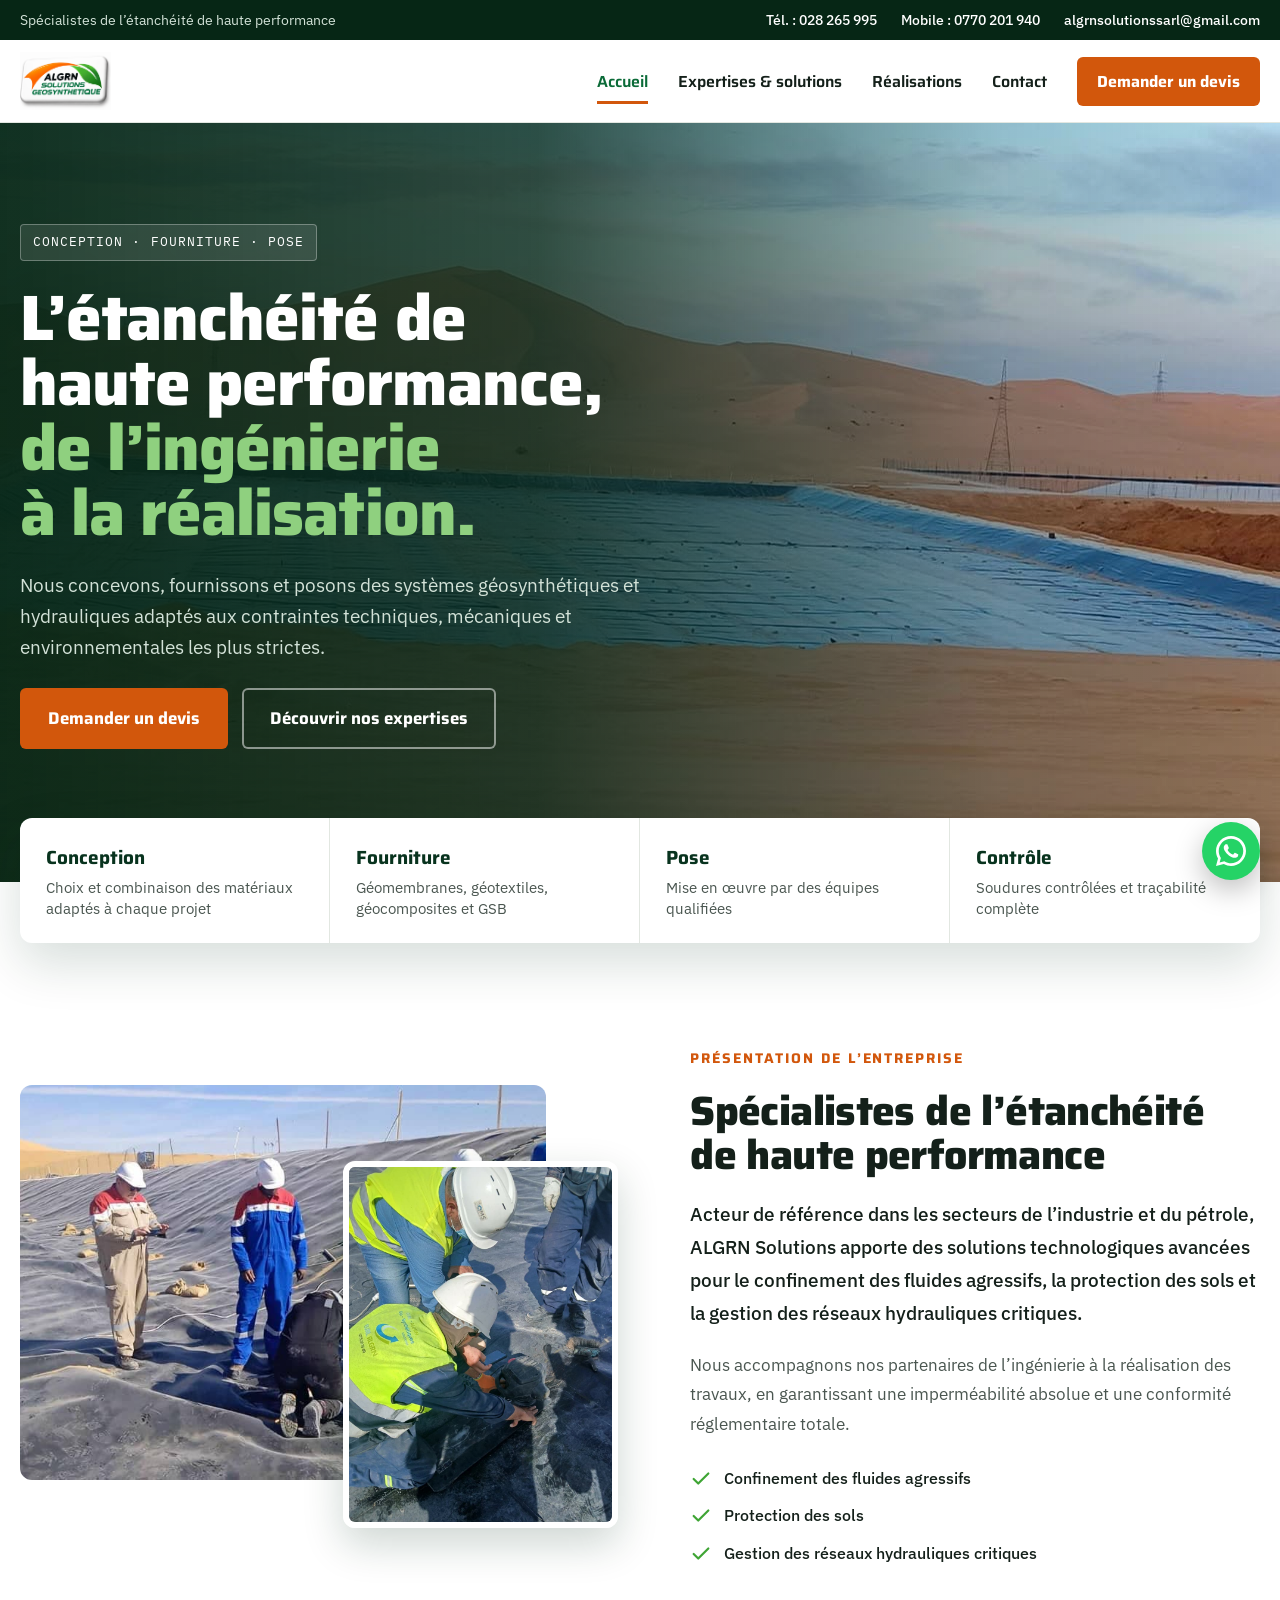
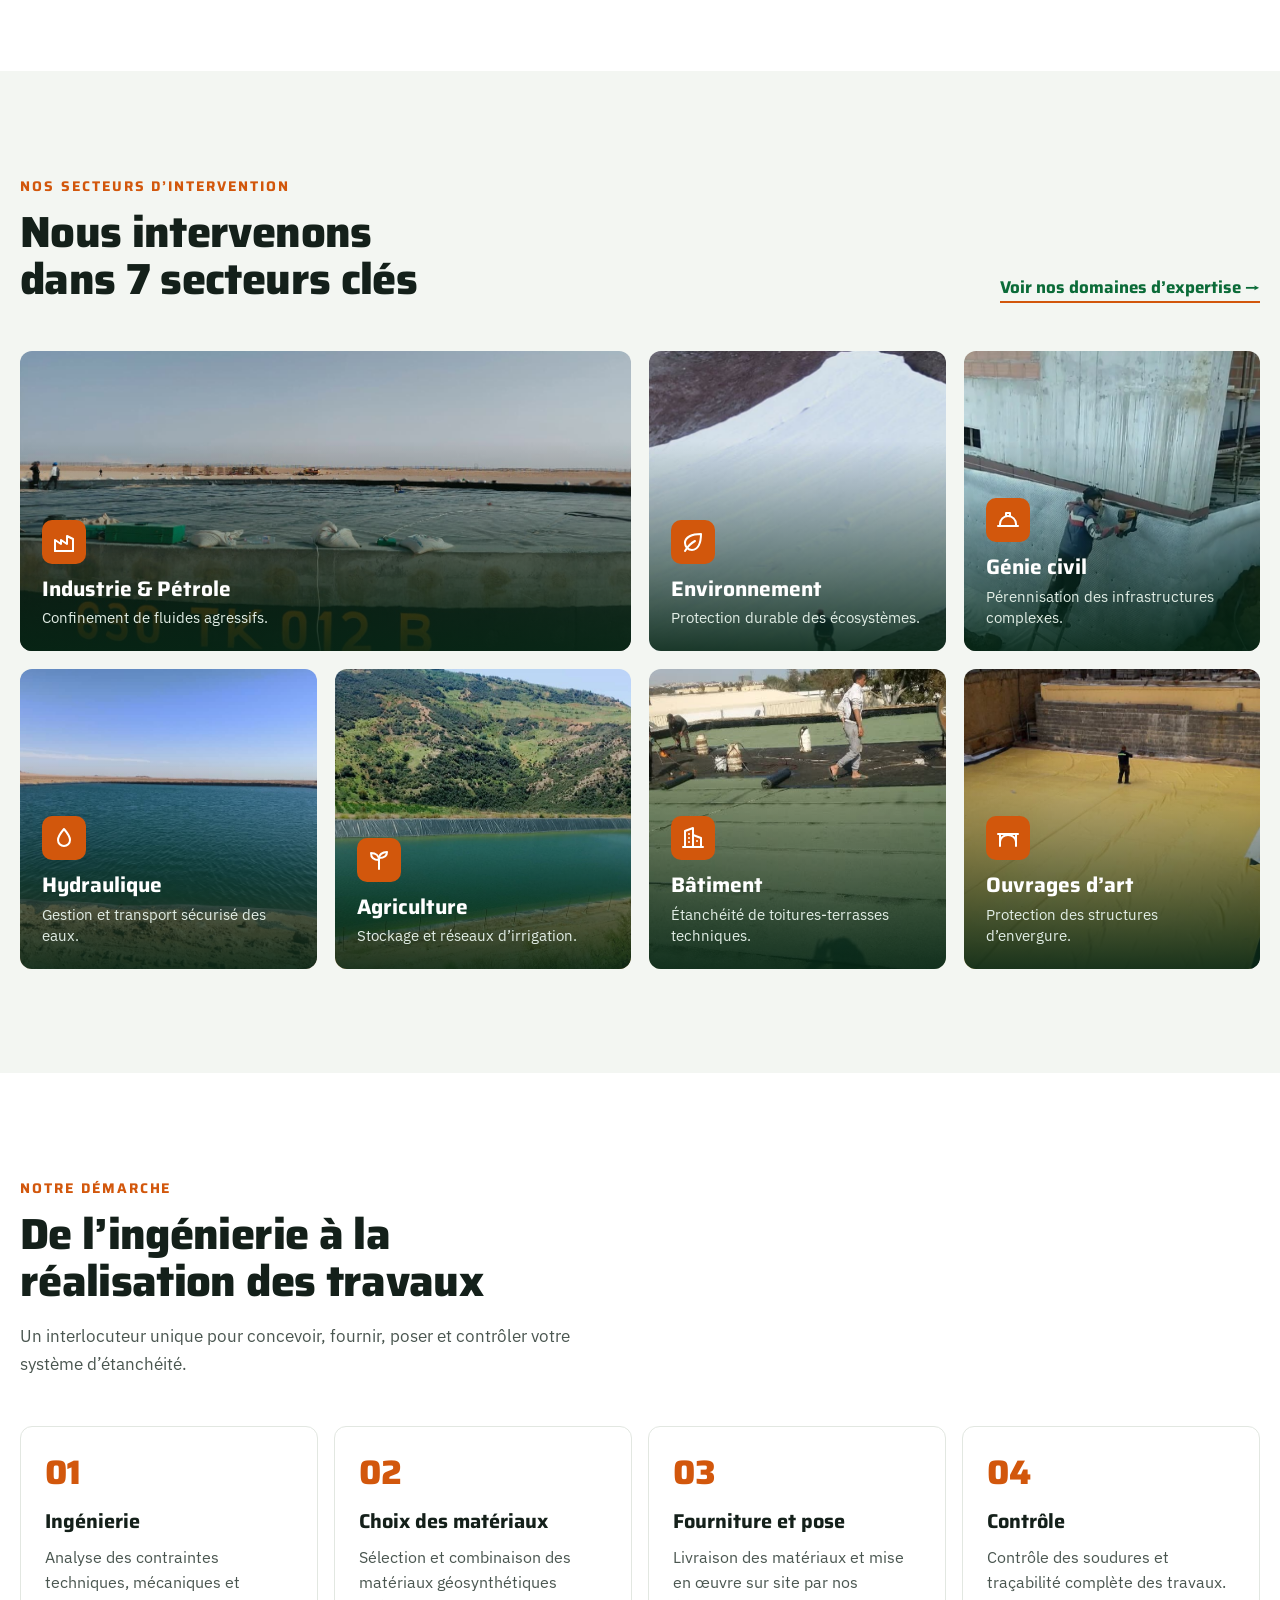
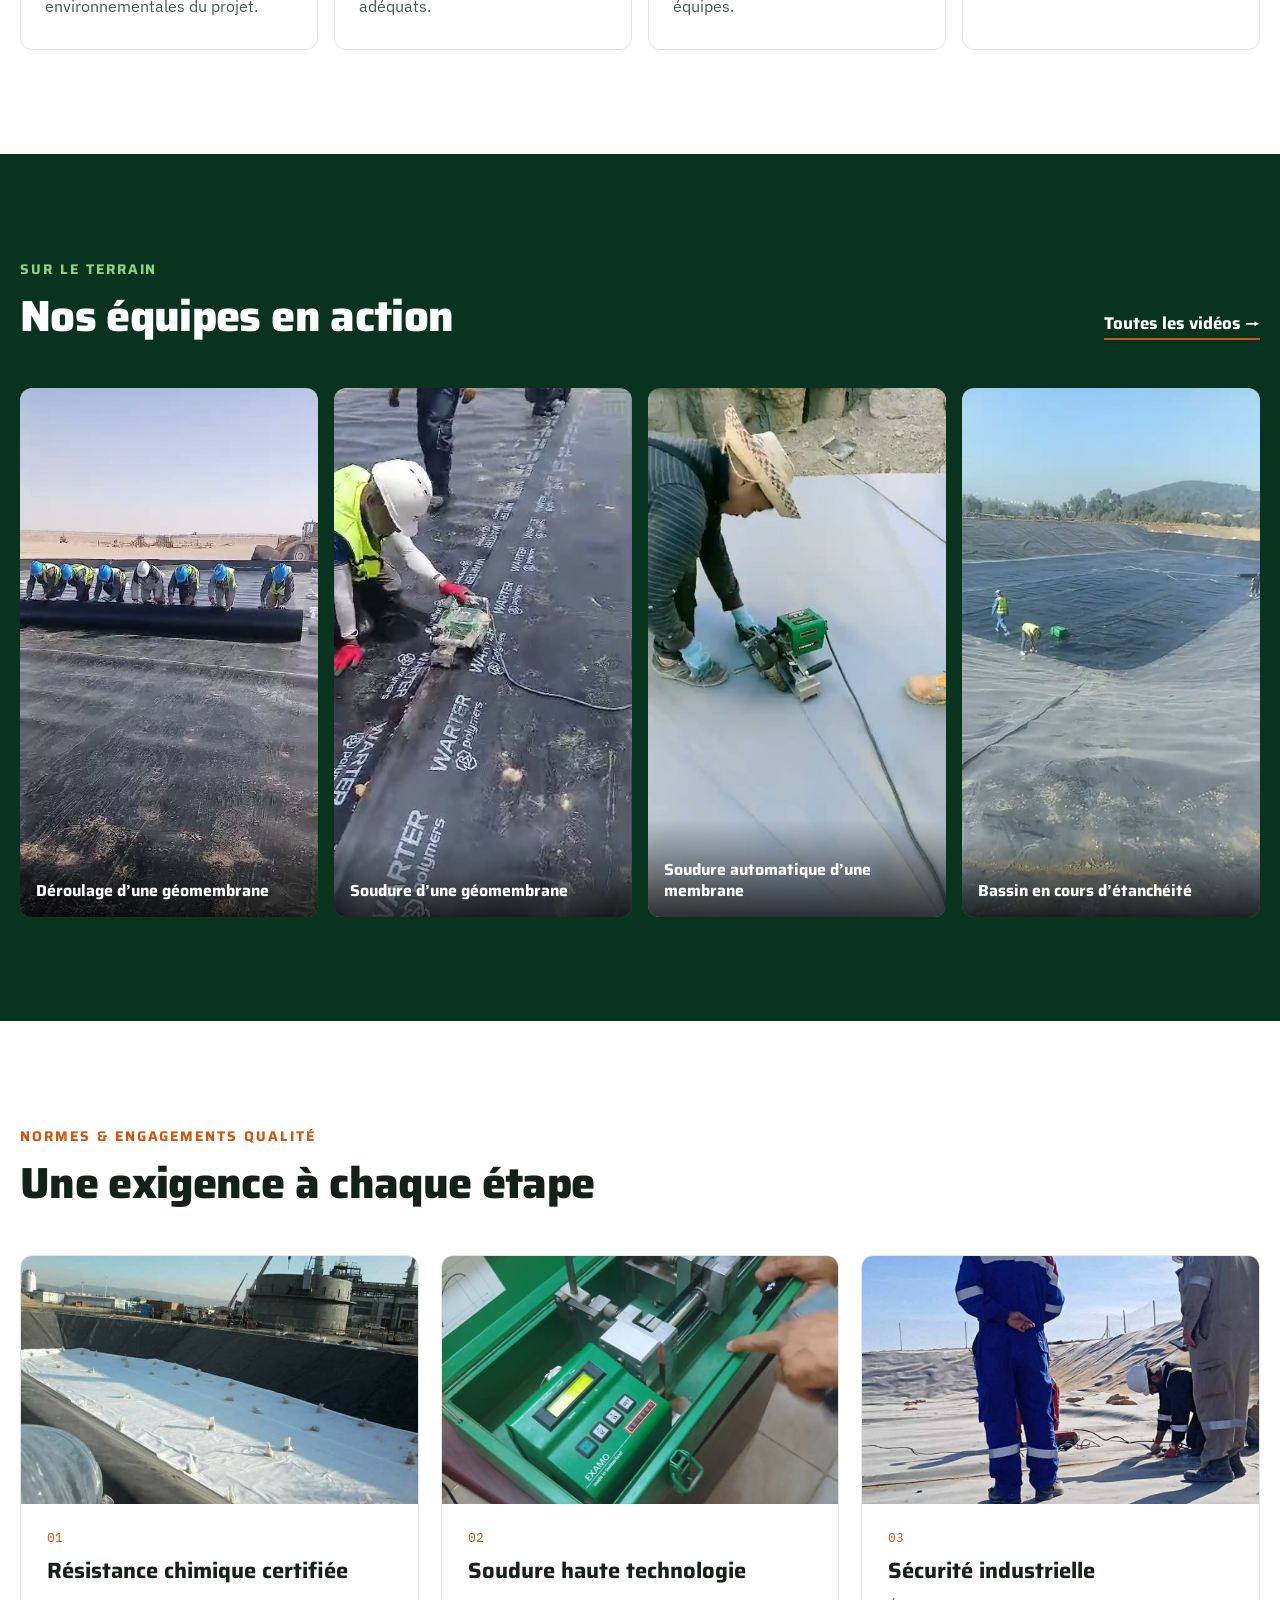
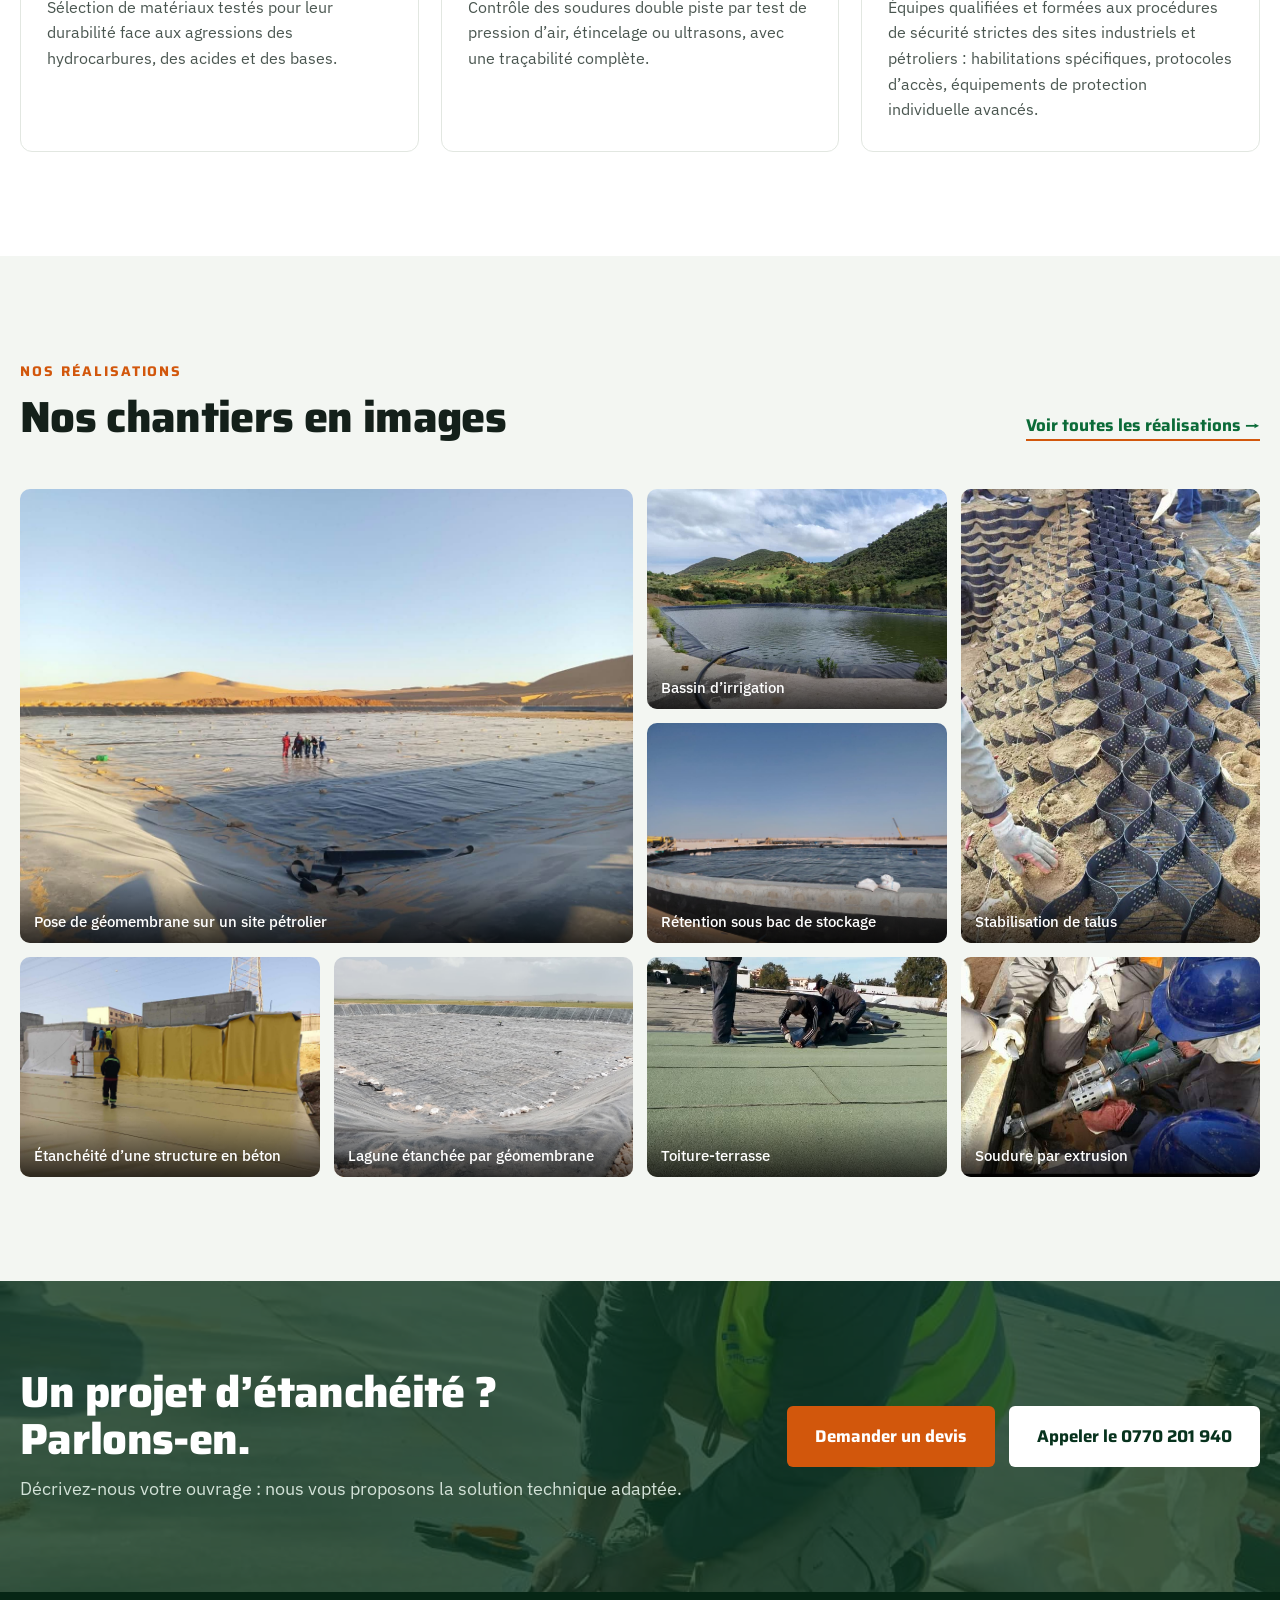
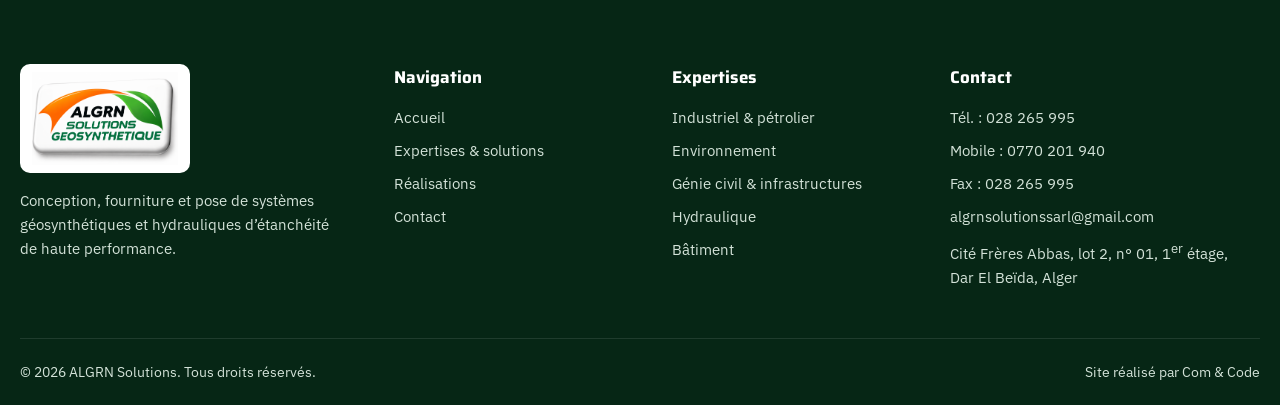
==== commit c8519093: "Rebuild the site content from the client's service presentation with real site photos and videos. Te" ====
--- a/index.html
+++ b/index.html
@@ -3,323 +3,325 @@
 <head>
   <meta charset="utf-8">
   <meta name="viewport" content="width=device-width, initial-scale=1">
-  <title>ALGRN Solutions – Géosynthétiques en Algérie</title>
-  <meta name="description" content="EURL ALGRN Solutions : fourniture et pose de géomembranes, géotextiles et géocomposites. Bassins, bourbiers pétroliers, CET, lagunes, terrasses et piscines.">
+  <title>ALGRN Solutions – Étanchéité de haute performance et géosynthétiques</title>
+  <meta name="description" content="ALGRN Solutions conçoit, fournit et pose des systèmes géosynthétiques et hydrauliques d’étanchéité de haute performance pour l’industrie, le pétrole, l’environnement, le génie civil, l’hydraulique, l’agriculture et le bâtiment.">
   <link rel="icon" href="images/logo.png">
   <link rel="preconnect" href="https://fonts.googleapis.com">
   <link rel="preconnect" href="https://fonts.gstatic.com" crossorigin>
-  <link href="https://fonts.googleapis.com/css2?family=IBM+Plex+Mono:wght@400;500&family=IBM+Plex+Sans:wght@400;500;600&family=Saira:ital,wght@0,600;0,700;0,800;1,800&display=swap" rel="stylesheet">
+  <link href="https://fonts.googleapis.com/css2?family=IBM+Plex+Mono:wght@400;500&family=IBM+Plex+Sans:wght@400;500;600&family=Saira:wght@600;700;800&display=swap" rel="stylesheet">
   <link rel="stylesheet" href="css/style.css">
 </head>
 <body>
+  <div class="topbar">
+    <div class="wrap">
+      <span class="tagline">Spécialistes de l’étanchéité de haute performance</span>
+      <div class="links">
+        <a href="tel:+21328265995">Tél.&nbsp;: 028 265 995</a>
+        <a href="tel:+213770201940">Mobile&nbsp;: 0770 201 940</a>
+        <a href="mailto:algrnsolutionssarl@gmail.com">algrnsolutionssarl@gmail.com</a>
+      </div>
+    </div>
+  </div>
+
   <header class="site-header">
     <div class="wrap">
-      <a class="logo" href="index.html"><img src="images/logo.png" alt="ALGRN Solutions Géosynthétique"></a>
+      <a class="logo" href="index.html"><img src="images/logo.png" alt="ALGRN Solutions Géosynthétique" width="1574" height="1000"></a>
       <button class="nav-toggle" type="button" aria-expanded="false" aria-label="Ouvrir le menu"><span></span><span></span><span></span></button>
       <nav class="nav" aria-label="Navigation principale">
         <a href="index.html" class="is-active">Accueil</a>
-        <a href="solutions.html">Solutions</a>
-        <a href="#secteurs">Secteurs</a>
-        <a href="#chantiers">Réalisations</a>
+        <a href="solutions.html">Expertises &amp; solutions</a>
+        <a href="realisations.html">Réalisations</a>
         <a href="contact.html">Contact</a>
-        <a class="btn btn-accent" href="contact.html">Demander un devis</a>
+        <a class="btn btn-accent" href="contact.html#devis">Demander un devis</a>
       </nav>
     </div>
   </header>
 
-  <section class="hero">
-    <img class="bg" src="images/hero.jpg" alt="Grand bassin étanché par géomembrane en cours de remplissage">
-    <div class="wrap">
-      <div class="hero-copy">
-        <span class="badge">GÉOMEMBRANES · GÉOTEXTILES · GÉOCOMPOSITES</span>
-        <h1 class="display">L'étanchéité de vos ouvrages, <em>de la terre à l'eau.</em></h1>
-        <p>Bassins, bourbiers pétroliers, centres d'enfouissement, lagunes, terrasses et piscines : nous fournissons, posons et soudons les géosynthétiques partout où l'eau et le sol doivent rester séparés.</p>
-        <div class="hero-actions">
-          <a class="btn btn-accent btn-lg" href="contact.html">Demander un devis gratuit</a>
-          <a class="btn btn-white btn-lg" href="solutions.html">Nos 14 solutions</a>
-        </div>
-      </div>
-    </div>
-  </section>
-
-  <div class="access">
-    <div class="access-grid">
-      <a href="solutions.html">
-        <img src="images/produits.jpg" alt="">
-        <div><strong>Matériaux</strong><span>Géomembranes, géotextiles…</span></div>
-      </a>
-      <a href="solutions.html">
-        <img src="images/irrigation.jpg" alt="">
-        <div><strong>Ouvrages hydrauliques</strong><span>Bassins, lagunes, CET</span></div>
-      </a>
-      <a href="solutions.html">
-        <img src="images/piscine.jpg" alt="">
-        <div><strong>Bâtiment</strong><span>Terrasses, piscines, époxy</span></div>
-      </a>
-      <a href="solutions.html">
-        <img src="images/terrassement.jpg" alt="">
-        <div><strong>Génie civil</strong><span>Terrassement, drainage</span></div>
-      </a>
-    </div>
-  </div>
-
-  <section class="about">
-    <div class="about-photo">
-      <div class="blob" aria-hidden="true"></div>
-      <img src="images/produits.jpg" alt="Rouleaux de géomembrane, géotextile et géocomposite en dépôt">
-      <div class="about-float">
-        <strong>Fourniture + pose</strong>
-        <span>un seul interlocuteur</span>
-      </div>
-    </div>
-    <div class="about-copy">
-      <span class="eyebrow">Qui sommes-nous</span>
-      <h2 class="display">Une équipe algérienne spécialisée dans les géosynthétiques.</h2>
-      <p>EURL ALGRN Solutions accompagne les entreprises pétrolières, les collectivités, les agriculteurs et les promoteurs dans l'étanchéité, le drainage et le renforcement des sols. Nous choisissons le bon matériau, nous le livrons et nos équipes le posent sur site, du littoral au Sahara.</p>
-      <ul class="checks">
-        <li>
-          <svg width="22" height="22" viewBox="0 0 24 24" fill="none" stroke="#3FA535" stroke-width="2.4" stroke-linecap="round" stroke-linejoin="round" aria-hidden="true"><path d="M20 6L9 17l-5-5"></path></svg>
-          Étude et choix du matériau
-        </li>
-        <li>
-          <svg width="22" height="22" viewBox="0 0 24 24" fill="none" stroke="#3FA535" stroke-width="2.4" stroke-linecap="round" stroke-linejoin="round" aria-hidden="true"><path d="M20 6L9 17l-5-5"></path></svg>
-          Fourniture des produits
-        </li>
-        <li>
-          <svg width="22" height="22" viewBox="0 0 24 24" fill="none" stroke="#3FA535" stroke-width="2.4" stroke-linecap="round" stroke-linejoin="round" aria-hidden="true"><path d="M20 6L9 17l-5-5"></path></svg>
-          Pose et soudure par nos équipes
-        </li>
-        <li>
-          <svg width="22" height="22" viewBox="0 0 24 24" fill="none" stroke="#3FA535" stroke-width="2.4" stroke-linecap="round" stroke-linejoin="round" aria-hidden="true"><path d="M20 6L9 17l-5-5"></path></svg>
-          Contrôle des soudures
-        </li>
+  <main>
+    <section class="hero">
+      <img class="bg" src="images/photos/hero-bassin-desert.jpg" alt="Bassin étanché par géomembrane au pied des dunes, dans le Sahara algérien">
+      <div class="wrap">
+        <div class="hero-copy">
+          <span class="badge">Conception · Fourniture · Pose</span>
+          <h1 class="display">L’étanchéité de haute performance, <em>de l’ingénierie à la réalisation.</em></h1>
+          <p>Nous concevons, fournissons et posons des systèmes géosynthétiques et hydrauliques adaptés aux contraintes techniques, mécaniques et environnementales les plus strictes.</p>
+          <div class="hero-actions">
+            <a class="btn btn-accent btn-lg" href="contact.html#devis">Demander un devis</a>
+            <a class="btn btn-ghost btn-lg" href="solutions.html">Découvrir nos expertises</a>
+          </div>
+        </div>
+      </div>
+    </section>
+
+    <div class="hero-strip wrap">
+      <ul>
+        <li><strong>Conception</strong><span>Choix et combinaison des matériaux adaptés à chaque projet</span></li>
+        <li><strong>Fourniture</strong><span>Géomembranes, géotextiles, géocomposites et GSB</span></li>
+        <li><strong>Pose</strong><span>Mise en œuvre par des équipes qualifiées</span></li>
+        <li><strong>Contrôle</strong><span>Soudures contrôlées et traçabilité complète</span></li>
       </ul>
     </div>
-  </section>
-
-  <section id="secteurs" class="secteurs">
-    <div class="wrap">
-      <div class="secteurs-head">
+
+    <section class="section">
+      <div class="wrap intro">
+        <div class="intro-photos reveal">
+          <img class="main" src="images/photos/site-petrolier-controle.jpg" alt="Équipe en tenue de sécurité contrôlant une géomembrane sur un site pétrolier saharien" loading="lazy">
+          <img class="inset" src="images/photos/controle-soudure.jpg" alt="Techniciens contrôlant une soudure de géomembrane" loading="lazy">
+        </div>
+        <div class="intro-copy reveal">
+          <span class="eyebrow">Présentation de l’entreprise</span>
+          <h2 class="display">Spécialistes de l’étanchéité de haute performance</h2>
+          <p class="lead">Acteur de référence dans les secteurs de l’industrie et du pétrole, ALGRN Solutions apporte des solutions technologiques avancées pour le confinement des fluides agressifs, la protection des sols et la gestion des réseaux hydrauliques critiques.</p>
+          <p>Nous accompagnons nos partenaires de l’ingénierie à la réalisation des travaux, en garantissant une imperméabilité absolue et une conformité réglementaire totale.</p>
+          <ul class="checks">
+            <li><svg width="22" height="22" viewBox="0 0 24 24" fill="none" stroke="#3FA535" stroke-width="2.4" stroke-linecap="round" stroke-linejoin="round" aria-hidden="true"><path d="M20 6L9 17l-5-5"/></svg>Confinement des fluides agressifs</li>
+            <li><svg width="22" height="22" viewBox="0 0 24 24" fill="none" stroke="#3FA535" stroke-width="2.4" stroke-linecap="round" stroke-linejoin="round" aria-hidden="true"><path d="M20 6L9 17l-5-5"/></svg>Protection des sols</li>
+            <li><svg width="22" height="22" viewBox="0 0 24 24" fill="none" stroke="#3FA535" stroke-width="2.4" stroke-linecap="round" stroke-linejoin="round" aria-hidden="true"><path d="M20 6L9 17l-5-5"/></svg>Gestion des réseaux hydrauliques critiques</li>
+          </ul>
+        </div>
+      </div>
+    </section>
+
+    <section class="section bg-cream" id="secteurs">
+      <div class="wrap">
+        <div class="section-head">
+          <div>
+            <span class="eyebrow">Nos secteurs d’intervention</span>
+            <h2 class="display">Nous intervenons dans 7&nbsp;secteurs clés</h2>
+          </div>
+          <a class="link-more" href="solutions.html">Voir nos domaines d’expertise →</a>
+        </div>
+        <div class="sectors">
+          <a class="sector wide reveal" href="solutions.html#industriel">
+            <img src="images/photos/retention-bac-stockage.jpg" alt="Rétention sous bac de stockage étanchée par géomembrane" loading="lazy">
+            <div class="body">
+              <span class="ico"><svg width="24" height="24" viewBox="0 0 24 24" fill="none" stroke="#fff" stroke-width="2" stroke-linecap="round" stroke-linejoin="round" aria-hidden="true"><path d="M3 21V10l6 4v-4l6 4V6l6 3v12z"/><path d="M3 21h18"/></svg></span>
+              <strong>Industrie &amp; Pétrole</strong>
+              <span>Confinement de fluides agressifs.</span>
+            </div>
+          </a>
+          <a class="sector reveal" href="solutions.html#environnement">
+            <img src="images/photos/talus-geotextile.jpg" alt="Pose de géotextile sur un grand talus" loading="lazy">
+            <div class="body">
+              <span class="ico"><svg width="24" height="24" viewBox="0 0 24 24" fill="none" stroke="#fff" stroke-width="2" stroke-linecap="round" stroke-linejoin="round" aria-hidden="true"><path d="M11 20A7 7 0 0 1 4 13c0-6 7-9 16-9 0 9-3 16-9 16z"/><path d="M4 21c3-5 6-8 10-10"/></svg></span>
+              <strong>Environnement</strong>
+              <span>Protection durable des écosystèmes.</span>
+            </div>
+          </a>
+          <a class="sector reveal" href="solutions.html#genie-civil">
+            <img src="images/photos/fondations-drainage.jpg" alt="Pose d’une nappe de protection sur un mur de fondation" loading="lazy">
+            <div class="body">
+              <span class="ico"><svg width="24" height="24" viewBox="0 0 24 24" fill="none" stroke="#fff" stroke-width="2" stroke-linecap="round" stroke-linejoin="round" aria-hidden="true"><path d="M2 18h20"/><path d="M4 18v-2a8 8 0 0 1 16 0v2"/><path d="M10 8V5h4v3"/></svg></span>
+              <strong>Génie civil</strong>
+              <span>Pérennisation des infrastructures complexes.</span>
+            </div>
+          </a>
+          <a class="sector reveal" href="solutions.html#hydraulique">
+            <img src="images/photos/bassin-eau-plaine.jpg" alt="Bassin de stockage d’eau étanché par géomembrane" loading="lazy">
+            <div class="body">
+              <span class="ico"><svg width="24" height="24" viewBox="0 0 24 24" fill="none" stroke="#fff" stroke-width="2" stroke-linecap="round" stroke-linejoin="round" aria-hidden="true"><path d="M12 3s6 7 6 11a6 6 0 0 1-12 0c0-4 6-11 6-11z"/></svg></span>
+              <strong>Hydraulique</strong>
+              <span>Gestion et transport sécurisé des eaux.</span>
+            </div>
+          </a>
+          <a class="sector reveal" href="solutions.html#applications">
+            <img src="images/photos/retenue-eau-irrigation.jpg" alt="Retenue d’eau d’irrigation étanchée par géomembrane, entourée de collines" loading="lazy">
+            <div class="body">
+              <span class="ico"><svg width="24" height="24" viewBox="0 0 24 24" fill="none" stroke="#fff" stroke-width="2" stroke-linecap="round" stroke-linejoin="round" aria-hidden="true"><path d="M12 21v-9"/><path d="M12 12c0-4-3-7-8-7 0 5 3 7 8 7z"/><path d="M12 10c0-3 3-6 8-6 0 4-3 6-8 6z"/></svg></span>
+              <strong>Agriculture</strong>
+              <span>Stockage et réseaux d’irrigation.</span>
+            </div>
+          </a>
+          <a class="sector reveal" href="solutions.html#batiment">
+            <img src="images/photos/toiture-terrasse.jpg" alt="Pose de membranes d’étanchéité sur une toiture-terrasse" loading="lazy">
+            <div class="body">
+              <span class="ico"><svg width="24" height="24" viewBox="0 0 24 24" fill="none" stroke="#fff" stroke-width="2" stroke-linecap="round" stroke-linejoin="round" aria-hidden="true"><path d="M4 21V5l8-3v19"/><path d="M12 9l8 3v9"/><path d="M2 21h20"/><path d="M8 8h.01M8 12h.01M8 16h.01M16 15h.01"/></svg></span>
+              <strong>Bâtiment</strong>
+              <span>Étanchéité de toitures-terrasses techniques.</span>
+            </div>
+          </a>
+          <a class="sector reveal" href="solutions.html#genie-civil">
+            <img src="images/photos/radier-membrane-pvc-2.jpg" alt="Membrane d’étanchéité posée sur un grand radier" loading="lazy">
+            <div class="body">
+              <span class="ico"><svg width="24" height="24" viewBox="0 0 24 24" fill="none" stroke="#fff" stroke-width="2" stroke-linecap="round" stroke-linejoin="round" aria-hidden="true"><path d="M2 8h20"/><path d="M4 8v12M20 8v12"/><path d="M4 16a8 7 0 0 1 16 0"/></svg></span>
+              <strong>Ouvrages d’art</strong>
+              <span>Protection des structures d’envergure.</span>
+            </div>
+          </a>
+        </div>
+      </div>
+    </section>
+
+    <section class="section">
+      <div class="wrap">
+        <div class="section-head">
+          <div>
+            <span class="eyebrow">Notre démarche</span>
+            <h2 class="display">De l’ingénierie à la réalisation des travaux</h2>
+          </div>
+          <p>Un interlocuteur unique pour concevoir, fournir, poser et contrôler votre système d’étanchéité.</p>
+        </div>
+        <ol class="steps">
+          <li class="reveal"><strong>Ingénierie</strong><span>Analyse des contraintes techniques, mécaniques et environnementales du projet.</span></li>
+          <li class="reveal"><strong>Choix des matériaux</strong><span>Sélection et combinaison des matériaux géosynthétiques adéquats.</span></li>
+          <li class="reveal"><strong>Fourniture et pose</strong><span>Livraison des matériaux et mise en œuvre sur site par nos équipes.</span></li>
+          <li class="reveal"><strong>Contrôle</strong><span>Contrôle des soudures et traçabilité complète des travaux.</span></li>
+        </ol>
+      </div>
+    </section>
+
+    <section class="section on-dark">
+      <div class="wrap">
+        <div class="section-head">
+          <div>
+            <span class="eyebrow">Sur le terrain</span>
+            <h2 class="display">Nos équipes en action</h2>
+          </div>
+          <a class="link-more" href="realisations.html#videos">Toutes les vidéos →</a>
+        </div>
+        <div class="reels">
+          <figure class="reel reveal">
+            <video data-autoplay muted loop playsinline preload="none" poster="videos/deroulage-geomembrane.jpg" aria-label="Déroulage d’un rouleau de géomembrane par une équipe">
+              <source src="videos/deroulage-geomembrane.mp4" type="video/mp4">
+            </video>
+            <figcaption>Déroulage d’une géomembrane</figcaption>
+          </figure>
+          <figure class="reel reveal">
+            <video data-autoplay muted loop playsinline preload="none" poster="videos/soudure-geomembrane.jpg" aria-label="Soudure d’une géomembrane sur chantier">
+              <source src="videos/soudure-geomembrane.mp4" type="video/mp4">
+            </video>
+            <figcaption>Soudure d’une géomembrane</figcaption>
+          </figure>
+          <figure class="reel reveal">
+            <video data-autoplay muted loop playsinline preload="none" poster="videos/soudure-automatique.jpg" aria-label="Soudure d’une membrane à l’aide d’une soudeuse automatique">
+              <source src="videos/soudure-automatique.mp4" type="video/mp4">
+            </video>
+            <figcaption>Soudure automatique d’une membrane</figcaption>
+          </figure>
+          <figure class="reel reveal">
+            <video data-autoplay muted loop playsinline preload="none" poster="videos/bassin-geomembrane-collines.jpg" aria-label="Bassin en cours d’étanchéité par géomembrane">
+              <source src="videos/bassin-geomembrane-collines.mp4" type="video/mp4">
+            </video>
+            <figcaption>Bassin en cours d’étanchéité</figcaption>
+          </figure>
+        </div>
+      </div>
+    </section>
+
+    <section class="section">
+      <div class="wrap">
+        <div class="section-head">
+          <div>
+            <span class="eyebrow">Normes &amp; engagements qualité</span>
+            <h2 class="display">Une exigence à chaque étape</h2>
+          </div>
+        </div>
         <div>
-          <span class="eyebrow eyebrow-mint">Votre secteur</span>
-          <h2 class="display">Une solution pour chaque métier.</h2>
-        </div>
-        <div class="tabs" role="tablist" aria-label="Secteurs">
-          <button class="tab" type="button" role="tab" aria-selected="true">Pétrole &amp; gaz</button>
-          <button class="tab" type="button" role="tab" aria-selected="false">Déchets</button>
-          <button class="tab" type="button" role="tab" aria-selected="false">Agriculture</button>
-          <button class="tab" type="button" role="tab" aria-selected="false">Bâtiment</button>
-        </div>
-      </div>
-      <div class="panel" id="secteur-panel" role="tabpanel">
-        <img src="images/bourbier.jpg" alt="Bourbier pétrolier étanché près d’un forage">
-        <div class="panel-copy">
-          <span class="tag mono">BOURBIERS DE FORAGE</span>
-          <p class="enjeu">Empêcher les boues et hydrocarbures d’atteindre le sol et la nappe.</p>
-          <p class="texte">Les bourbiers de forage sont étanchés par géomembrane PEHD soudée, posée sur géotextile, puis contrôlée avant mise en service.</p>
-          <div class="panel-links">
-            <a href="geomembranes.html"><span>Bourbiers pétroliers</span><span aria-hidden="true">→</span></a>
-            <a href="geomembranes.html"><span>Géomembranes</span><span aria-hidden="true">→</span></a>
-            <a href="geomembranes.html"><span>Terrassements</span><span aria-hidden="true">→</span></a>
-          </div>
-        </div>
-      </div>
-    </div>
-  </section>
-
-  <section class="solutions wrap">
-    <div class="solutions-head">
-      <div>
-        <span class="eyebrow">Nos solutions</span>
-        <h2 class="display">14 savoir-faire, du matériau à l'ouvrage livré.</h2>
-      </div>
-      <a class="link-more" href="solutions.html">Voir tout le catalogue →</a>
-    </div>
-    <div class="mosaic">
-      <a class="card wide" href="geomembranes.html">
-        <img src="images/hero.jpg" alt="">
-        <div class="card-body">
-          <span class="fam">MATÉRIAU</span>
-          <strong>Géomembranes</strong>
-          <span class="desc">La barrière étanche soudée sur site, au cœur de la plupart de nos ouvrages.</span>
-        </div>
-      </a>
-      <a class="card tall" href="geomembranes.html">
-        <img src="images/bourbier.jpg" alt="">
-        <div class="card-body">
-          <span class="fam">OUVRAGE</span>
-          <strong>Bourbiers pétroliers</strong>
-          <span class="desc">Protéger le sol autour des forages.</span>
-        </div>
-      </a>
-      <a class="card std" href="geomembranes.html">
-        <img src="images/cet.jpg" alt="">
-        <div class="card-body">
-          <span class="fam">OUVRAGE</span>
-          <strong>Centres d’enfouissement</strong>
-          <span class="desc">Casiers étanches et drainage des lixiviats.</span>
-        </div>
-      </a>
-      <a class="card std" href="geomembranes.html">
-        <img src="images/irrigation.jpg" alt="">
-        <div class="card-body">
-          <span class="fam">OUVRAGE</span>
-          <strong>Bassins d’irrigation</strong>
-          <span class="desc">L’eau agricole stockée sans pertes.</span>
-        </div>
-      </a>
-      <a class="card std" href="geomembranes.html">
-        <img src="images/piscine.jpg" alt="">
-        <div class="card-body">
-          <span class="fam">BÂTIMENT</span>
-          <strong>Piscines</strong>
-          <span class="desc">Étanchéité neuve ou rénovation.</span>
-        </div>
-      </a>
-    </div>
-    <div class="pills">
-      <a class="pill" href="geomembranes.html"><img src="images/geotextile.jpg" alt="">Géotextiles</a>
-      <a class="pill" href="geomembranes.html"><img src="images/produits.jpg" alt="">Géocomposites</a>
-      <a class="pill" href="geomembranes.html"><img src="images/lagune.jpg" alt="">Lagunes</a>
-      <a class="pill" href="geomembranes.html"><img src="images/cet.jpg" alt="">Cuvelage</a>
-      <a class="pill" href="geomembranes.html"><img src="images/terrasse.jpg" alt="">Étanchéité nouvelle technique</a>
-      <a class="pill" href="geomembranes.html"><img src="images/terrasse.jpg" alt="">Terrasses-jardins</a>
-      <a class="pill" href="geomembranes.html"><img src="images/piscine.jpg" alt="">Époxy-Résine</a>
-      <a class="pill" href="geomembranes.html"><img src="images/terrassement.jpg" alt="">Terrassements</a>
-      <a class="pill" href="geomembranes.html"><img src="images/terrassement.jpg" alt="">Drainage · Renforcement · Séparation</a>
-    </div>
-  </section>
-
-  <section class="coupe">
-    <div class="wrap">
-      <div class="coupe-copy">
-        <span class="eyebrow">Comment ça marche</span>
-        <h2 class="display">Cinq couches qui protègent votre sol.</h2>
-        <p>Un bassin étanche n'est pas une simple bâche : c'est un système. Chaque couche a un rôle, et la qualité des soudures fait la différence.</p>
-        <a class="underline" href="geomembranes.html">Découvrir les géomembranes</a>
-      </div>
-      <figure class="layers">
-        <div class="stack">
-          <div class="a">A · eau / contenu</div>
-          <div class="b"></div>
-          <div class="c"></div>
-          <div class="d"></div>
-          <div class="e"></div>
-        </div>
-        <ol class="legend">
-          <li><strong>B</strong> Géotextile de protection</li>
-          <li><strong>C</strong> Géomembrane PEHD soudée</li>
-          <li><strong>D</strong> Géotextile anti-poinçonnement</li>
-          <li><strong>E</strong> Sol support compacté</li>
-        </ol>
-      </figure>
-    </div>
-  </section>
-
-  <section class="methode wrap">
-    <div>
-      <span class="eyebrow">Notre méthode</span>
-      <h2 class="display">Du premier relevé à la dernière soudure.</h2>
-    </div>
-    <ol class="steps">
-      <li style="background:#F2F5F1;color:#14201A">
-        <span class="n" aria-hidden="true" style="color:#DDE6DC">1</span>
-        <strong>Relevé sur site</strong>
-        <span class="d">Visite, mesures, nature du sol et usage de l’ouvrage.</span>
-      </li>
-      <li style="background:#E3F1DF;color:#14201A">
-        <span class="n" aria-hidden="true" style="color:#C6E2BE">2</span>
-        <strong>Proposition</strong>
-        <span class="d">Choix des matériaux, calepinage et devis détaillé.</span>
-      </li>
-      <li style="background:#0B6B38;color:#FFFFFF">
-        <span class="n" aria-hidden="true" style="color:#167A43">3</span>
-        <strong>Pose &amp; soudure</strong>
-        <span class="d">Préparation du support, déroulage, soudure, ancrage.</span>
-      </li>
-      <li style="background:#08331E;color:#FFFFFF">
-        <span class="n" aria-hidden="true" style="color:#124A2D">4</span>
-        <strong>Contrôle</strong>
-        <span class="d">Essais des soudures puis réception de l’ouvrage.</span>
-      </li>
-    </ol>
-  </section>
-
-  <section id="chantiers" class="chantiers">
-    <div class="wrap">
-      <div>
-        <span class="eyebrow">Réalisations</span>
-        <h2 class="display">Nos chantiers en Algérie.</h2>
-      </div>
-      <div class="mosaic-fig">
-        <figure class="big">
-          <img src="images/hero.jpg" alt="Bassin de stockage">
-          <figcaption><span class="t">Bassin de stockage</span><span class="m">BLIDA</span></figcaption>
-        </figure>
-        <figure class="mid">
-          <img src="images/lagune.jpg" alt="Lagune">
-          <figcaption><span class="t">Lagune</span><span class="m">TIPAZA</span></figcaption>
-        </figure>
-        <figure class="sm">
-          <img src="images/bourbier.jpg" alt="Bourbier">
-          <figcaption><span class="t">Bourbier</span><span class="m">OUARGLA</span></figcaption>
-        </figure>
-        <figure class="sm">
-          <img src="images/terrassement.jpg" alt="Terrassement">
-          <figcaption><span class="t">Terrassement</span><span class="m">ORAN</span></figcaption>
-        </figure>
-        <figure class="sm">
-          <img src="images/piscine.jpg" alt="Piscine">
-          <figcaption><span class="t">Piscine</span><span class="m">ALGER</span></figcaption>
-        </figure>
-      </div>
-    </div>
-  </section>
-
-  <section class="cta-band">
-    <img class="bg" src="images/soudure.jpg" alt="">
-    <div class="wrap">
-      <div class="cta-copy">
-        <h2 class="display">Un projet ? Envoyez-nous la surface et la wilaya.</h2>
-        <p>Nous revenons vers vous avec une proposition technique et un devis.</p>
-      </div>
-      <div class="cta-actions">
-        <a class="btn btn-accent btn-cta" href="contact.html">Demander un devis</a>
-        <a class="btn btn-white btn-cta" href="tel:+213770201940">Appeler le 0770 20 19 40</a>
-      </div>
-    </div>
-  </section>
+          <div class="expertise">
+            <article class="exp-card reveal">
+              <img src="images/photos/bassin-industriel-geotextile.jpg" alt="Bassin en site industriel revêtu de géomembrane et de géotextile" loading="lazy">
+              <div class="body">
+                <span class="num">01</span>
+                <h3>Résistance chimique certifiée</h3>
+                <p>Sélection de matériaux testés pour leur durabilité face aux agressions des hydrocarbures, des acides et des bases.</p>
+              </div>
+            </article>
+            <article class="exp-card reveal">
+              <img src="images/photos/essai-soudure.jpg" alt="Essai de traction sur un échantillon de soudure" loading="lazy">
+              <div class="body">
+                <span class="num">02</span>
+                <h3>Soudure haute technologie</h3>
+                <p>Contrôle des soudures double piste par test de pression d’air, étincelage ou ultrasons, avec une traçabilité complète.</p>
+              </div>
+            </article>
+            <article class="exp-card reveal">
+              <img src="images/photos/site-petrolier-soudure.jpg" alt="Technicien soudant une géomembrane sous la supervision d’agents d’un site pétrolier" loading="lazy">
+              <div class="body">
+                <span class="num">03</span>
+                <h3>Sécurité industrielle</h3>
+                <p>Équipes qualifiées et formées aux procédures de sécurité strictes des sites industriels et pétroliers&nbsp;: habilitations spécifiques, protocoles d’accès, équipements de protection individuelle avancés.</p>
+              </div>
+            </article>
+          </div>
+        </div>
+      </div>
+    </section>
+
+    <section class="section bg-cream">
+      <div class="wrap">
+        <div class="section-head">
+          <div>
+            <span class="eyebrow">Nos réalisations</span>
+            <h2 class="display">Nos chantiers en images</h2>
+          </div>
+          <a class="link-more" href="realisations.html">Voir toutes les réalisations →</a>
+        </div>
+        <div class="gallery gallery-preview">
+          <figure class="big reveal"><a href="realisations.html"><img src="images/photos/bourbier-petrolier-desert.jpg" alt="Équipe sur une géomembrane posée en zone désertique" loading="lazy"></a><figcaption>Pose de géomembrane sur un site pétrolier</figcaption></figure>
+          <figure class="reveal"><a href="realisations.html"><img src="images/photos/bassin-irrigation-collines.jpg" alt="Bassin d’irrigation étanché par géomembrane" loading="lazy"></a><figcaption>Bassin d’irrigation</figcaption></figure>
+          <figure class="tall reveal"><a href="realisations.html"><img src="images/photos/stabilisation-talus.jpg" alt="Mise en place de géocellules sur un talus" loading="lazy"></a><figcaption>Stabilisation de talus</figcaption></figure>
+          <figure class="reveal"><a href="realisations.html"><img src="images/photos/retention-bac-stockage-2.jpg" alt="Rétention sous bac de stockage étanchée par géomembrane" loading="lazy"></a><figcaption>Rétention sous bac de stockage</figcaption></figure>
+          <figure class="reveal"><a href="realisations.html"><img src="images/photos/ouvrage-enterre-pvc.jpg" alt="Membranes d’étanchéité posées sur un radier et des voiles en béton" loading="lazy"></a><figcaption>Étanchéité d’une structure en béton</figcaption></figure>
+          <figure class="reveal"><a href="realisations.html"><img src="images/photos/lagunage-geomembrane.jpg" alt="Lagune revêtue de géomembrane" loading="lazy"></a><figcaption>Lagune étanchée par géomembrane</figcaption></figure>
+          <figure class="reveal"><a href="realisations.html"><img src="images/photos/toiture-terrasse-2.jpg" alt="Pose de membranes sur une toiture-terrasse" loading="lazy"></a><figcaption>Toiture-terrasse</figcaption></figure>
+          <figure class="reveal"><a href="realisations.html"><img src="images/photos/soudure-extrusion.jpg" alt="Techniciens réalisant une soudure par extrusion" loading="lazy"></a><figcaption>Soudure par extrusion</figcaption></figure>
+        </div>
+      </div>
+    </section>
+
+    <section class="cta-band">
+      <img class="bg" src="images/photos/soudure-geomembrane.jpg" alt="" loading="lazy">
+      <div class="wrap">
+        <div>
+          <h2 class="display">Un projet d’étanchéité&nbsp;? Parlons-en.</h2>
+          <p>Décrivez-nous votre ouvrage&nbsp;: nous vous proposons la solution technique adaptée.</p>
+        </div>
+        <div class="cta-actions">
+          <a class="btn btn-accent btn-lg" href="contact.html#devis">Demander un devis</a>
+          <a class="btn btn-white btn-lg" href="tel:+213770201940">Appeler le 0770 201 940</a>
+        </div>
+      </div>
+    </section>
+  </main>
 
   <footer class="site-footer">
     <div class="wrap grid">
       <div class="brand">
-        <img src="images/logo.png" alt="ALGRN Solutions Géosynthétique">
-        <span>Étanchéité, drainage et renforcement des sols par géosynthétiques.</span>
+        <img src="images/logo.png" alt="ALGRN Solutions Géosynthétique" loading="lazy">
+        <p>Conception, fourniture et pose de systèmes géosynthétiques et hydrauliques d’étanchéité de haute performance.</p>
       </div>
       <div class="col">
-        <strong>Matériaux</strong>
-        <a href="geomembranes.html">Géomembranes</a>
-        <a href="geomembranes.html">Géotextiles</a>
-        <a href="geomembranes.html">Géocomposites</a>
+        <strong>Navigation</strong>
+        <a href="index.html">Accueil</a>
+        <a href="solutions.html">Expertises &amp; solutions</a>
+        <a href="realisations.html">Réalisations</a>
+        <a href="contact.html">Contact</a>
       </div>
       <div class="col">
-        <strong>Ouvrages</strong>
-        <a href="geomembranes.html">Bourbiers pétroliers</a>
-        <a href="geomembranes.html">Centres d'enfouissement</a>
-        <a href="geomembranes.html">Bassins &amp; lagunes</a>
+        <strong>Expertises</strong>
+        <a href="solutions.html#industriel">Industriel &amp; pétrolier</a>
+        <a href="solutions.html#environnement">Environnement</a>
+        <a href="solutions.html#genie-civil">Génie civil &amp; infrastructures</a>
+        <a href="solutions.html#hydraulique">Hydraulique</a>
+        <a href="solutions.html#batiment">Bâtiment</a>
       </div>
       <div class="col">
         <strong>Contact</strong>
-        <a class="contact-link" href="tel:+213770201940">0770 20 19 40</a>
-        <a class="contact-link" href="mailto:eurlalgrnsolutions@gmail.com">eurlalgrnsolutions@gmail.com</a>
-        <span>Alger, Algérie</span>
+        <a href="tel:+21328265995">Tél.&nbsp;: 028 265 995</a>
+        <a href="tel:+213770201940">Mobile&nbsp;: 0770 201 940</a>
+        <span>Fax&nbsp;: 028 265 995</span>
+        <a href="mailto:algrnsolutionssarl@gmail.com">algrnsolutionssarl@gmail.com</a>
+        <span>Cité Frères Abbas, lot 2, n°&nbsp;01, 1<sup>er</sup>&nbsp;étage, <span class="nowrap">Dar El Beïda</span>, Alger</span>
       </div>
     </div>
     <div class="wrap legal">
-      <span>© 2026 EURL ALGRN Solutions. Tous droits réservés.</span>
+      <span>© 2026 ALGRN Solutions. Tous droits réservés.</span>
       <span>Site réalisé par Com &amp; Code</span>
     </div>
   </footer>
+
+  <a class="wa-float" href="https://wa.me/213770201940" aria-label="Nous écrire sur WhatsApp"><svg width="30" height="30" viewBox="0 0 24 24" fill="#fff" aria-hidden="true"><path d="M17.5 14.4c-.3-.1-1.7-.8-2-.9-.3-.1-.5-.1-.7.1-.2.3-.8.9-.9 1.1-.2.2-.3.2-.6.1-.3-.1-1.2-.5-2.3-1.4-.9-.8-1.4-1.7-1.6-2-.2-.3 0-.5.1-.6l.4-.5c.1-.2.2-.3.3-.5.1-.2 0-.4 0-.5l-.9-2.2c-.2-.6-.5-.5-.7-.5h-.6c-.2 0-.5.1-.8.4-.3.3-1 1-1 2.4s1 2.8 1.2 3c.1.2 2 3.1 4.9 4.3.7.3 1.2.5 1.6.6.7.2 1.3.2 1.8.1.6-.1 1.7-.7 1.9-1.4.2-.7.2-1.3.2-1.4-.1-.1-.3-.2-.6-.3zM12 21.8c-1.8 0-3.5-.5-5-1.4l-.4-.2-3.7 1 1-3.6-.2-.4C2.7 15.6 2.2 13.8 2.2 12 2.2 6.6 6.6 2.2 12 2.2S21.8 6.6 21.8 12 17.4 21.8 12 21.8zM12 0C5.4 0 0 5.4 0 12c0 2.1.6 4.2 1.6 6L0 24l6.2-1.6c1.8 1 3.8 1.5 5.8 1.5 6.6 0 12-5.4 12-12S18.6 0 12 0z"/></svg></a>
+
   <script src="js/main.js"></script>
 </body>
 </html>
--- a/css/style.css
+++ b/css/style.css
@@ -1,24 +1,18 @@
 :root {
   --ink: #14201A;
-  --ink-2: #1A1D1A;
   --forest: #08331E;
-  --forest-mid: #0E4229;
-  --forest-deep: #0A2417;
+  --forest-deep: #062615;
   --green: #0B6B38;
   --leaf: #3FA535;
   --mint: #8FD07F;
   --accent: #D2570C;
-  --accent-2: #F39A5B;
-  --cream: #F2F5F1;
+  --accent-soft: #FBE9DD;
+  --cream: #F3F6F2;
   --paper: #FFFFFF;
   --muted: #4A5650;
-  --muted-2: #3E4440;
-  --muted-3: #5A665F;
-  --line: #E4E8E3;
-  --line-2: #DCE2DB;
-  --mono: #6B6556;
-  --sand: #8C8370;
-  --header-h: 90px;
+  --line: #E2E7E1;
+  --on-dark: #D3E2D8;
+  --radius: 12px;
 }
 
 *,
@@ -33,55 +27,71 @@
   background: var(--paper);
   font-family: "IBM Plex Sans", system-ui, sans-serif;
   font-size: 16px;
-  line-height: 1.5;
-}
-
-img { max-width: 100%; display: block; }
+  line-height: 1.6;
+  -webkit-font-smoothing: antialiased;
+}
+
+img, video { max-width: 100%; display: block; }
 a { color: var(--green); }
 button { font: inherit; }
 
 .wrap {
-  width: min(1280px, calc(100% - 48px));
+  width: min(1240px, calc(100% - 40px));
   margin-inline: auto;
 }
 
 .eyebrow {
+  display: inline-block;
   font-family: "Saira", sans-serif;
   font-weight: 700;
-  font-size: 15px;
-  letter-spacing: 0.12em;
+  font-size: 14px;
+  letter-spacing: 0.14em;
   text-transform: uppercase;
   color: var(--accent);
 }
-
-.eyebrow-mint { color: var(--mint); }
+.on-dark .eyebrow { color: var(--mint); }
 
 .display {
   margin: 0;
   font-family: "Saira", sans-serif;
   font-weight: 800;
-  line-height: 1.04;
-  letter-spacing: -0.02em;
-}
-
-.mono {
-  font-family: "IBM Plex Mono", monospace;
-}
-
-/* ——— Header ——— */
+  line-height: 1.08;
+  letter-spacing: -0.015em;
+  text-wrap: balance;
+}
+
+.section { padding: 104px 0; }
+.section-head {
+  display: flex;
+  flex-wrap: wrap;
+  gap: 18px 48px;
+  align-items: flex-end;
+  justify-content: space-between;
+  margin-bottom: 48px;
+}
+.section-head > div { display: flex; flex-direction: column; gap: 12px; max-width: 720px; }
+.section-head h2 { font-size: clamp(30px, 3.4vw, 46px); }
+.section-head p { margin: 0; color: var(--muted); font-size: 17px; max-width: 560px; }
+.on-dark .section-head p { color: var(--on-dark); }
+
+.bg-cream { background: var(--cream); }
+.on-dark { background: var(--forest); color: #fff; }
+
+/* ——— Topbar & header ——— */
 .topbar {
-  background: var(--forest);
-  color: #D9E8DE;
+  background: var(--forest-deep);
+  color: var(--on-dark);
   font-size: 14px;
 }
 .topbar .wrap {
-  padding: 10px 0;
+  padding: 9px 0;
   display: flex;
   flex-wrap: wrap;
-  gap: 8px 28px;
+  gap: 6px 26px;
   justify-content: space-between;
   align-items: center;
 }
+.topbar .links { display: flex; flex-wrap: wrap; gap: 6px 24px; }
 .topbar a { color: #fff; text-decoration: none; font-weight: 500; }
 .topbar a:hover { color: var(--mint); }
 
@@ -89,45 +99,30 @@
   background: #fff;
   position: sticky;
   top: 0;
-  z-index: 40;
+  z-index: 50;
   box-shadow: 0 1px 0 var(--line);
 }
 .site-header .wrap {
-  padding: 14px 0;
-  display: flex;
-  flex-wrap: wrap;
+  padding: 12px 0;
+  display: flex;
   gap: 16px 40px;
   align-items: center;
   justify-content: space-between;
 }
-.logo img {
-  height: 62px;
-  width: auto;
-  mix-blend-mode: multiply;
-}
+.logo img { height: 58px; width: auto; mix-blend-mode: multiply; }
 .nav {
   display: flex;
-  flex-wrap: wrap;
   gap: 4px 30px;
   align-items: center;
   font-family: "Saira", sans-serif;
   font-weight: 600;
   font-size: 16px;
 }
-.nav a {
-  color: var(--ink);
-  text-decoration: none;
-  padding: 12px 0;
-}
+.nav a { color: var(--ink); text-decoration: none; padding: 10px 0; }
 .nav a:hover { color: var(--green); }
-.nav a.is-active {
-  color: var(--green);
-  box-shadow: inset 0 -3px 0 var(--accent);
-}
-.nav .btn {
-  padding: 12px 22px;
-  box-shadow: none;
-}
+.nav a.is-active { color: var(--green); box-shadow: inset 0 -3px 0 var(--accent); }
+.nav .btn { padding: 12px 20px; box-shadow: none; color: #fff; }
+.nav .btn:hover { color: #fff; }
 .nav-toggle {
   display: none;
   width: 46px;
@@ -141,1241 +136,652 @@
   flex-direction: column;
   gap: 5px;
 }
-.nav-toggle span {
-  display: block;
-  width: 20px;
-  height: 2px;
-  background: var(--ink);
-}
-
+.nav-toggle span { display: block; width: 20px; height: 2px; background: var(--ink); }
+
+/* ——— Buttons ——— */
 .btn {
   display: inline-flex;
   align-items: center;
   justify-content: center;
+  gap: 10px;
   text-decoration: none;
   font-family: "Saira", sans-serif;
   font-weight: 700;
+  font-size: 16px;
+  padding: 15px 24px;
   border-radius: 6px;
   border: 0;
   cursor: pointer;
-  transition: transform 0.15s ease, filter 0.15s ease, background 0.15s ease;
-}
-.btn:hover { transform: translateY(-1px); filter: brightness(1.05); }
-.btn:active { transform: translateY(0); }
-.btn:focus-visible,
-.nav a:focus-visible,
-.chip:focus-visible,
-.tab:focus-visible,
-.pill:focus-visible {
-  outline: 3px solid var(--mint);
-  outline-offset: 3px;
-}
+  transition: transform 0.15s ease, filter 0.15s ease;
+}
+.btn:hover { transform: translateY(-1px); filter: brightness(1.06); }
 .btn-accent { background: var(--accent); color: #fff; }
 .btn-white { background: #fff; color: var(--forest); }
 .btn-forest { background: var(--forest); color: #fff; }
+.btn-ghost { background: transparent; color: #fff; box-shadow: inset 0 0 0 2px rgba(255,255,255,0.5); }
 .btn-lg { font-size: 17px; padding: 17px 28px; }
-.btn-md { font-size: 16px; padding: 15px 24px; }
-.btn-cta { font-size: 18px; padding: 18px 26px; text-align: center; }
+
+:where(a, button, summary):focus-visible {
+  outline: 3px solid var(--mint);
+  outline-offset: 3px;
+}
 
 /* ——— Hero ——— */
 .hero {
   position: relative;
-  min-height: 680px;
+  min-height: min(760px, 92vh);
   display: flex;
   align-items: center;
   overflow: hidden;
   background: var(--forest);
 }
-.hero img.bg {
+.hero .bg {
   position: absolute;
   inset: 0;
   width: 100%;
   height: 100%;
   object-fit: cover;
-  object-position: 60% 60%;
-}
+  object-position: 50% 55%;
+  animation: hero-zoom 18s ease-out both;
+}
+@keyframes hero-zoom { from { transform: scale(1.08); } to { transform: scale(1); } }
 .hero::after {
   content: "";
   position: absolute;
   inset: 0;
-  background: linear-gradient(90deg, rgba(8,51,30,0.94) 0%, rgba(8,51,30,0.80) 38%, rgba(8,51,30,0.15) 72%, rgba(8,51,30,0) 100%);
-}
-.hero .wrap {
-  position: relative;
-  z-index: 1;
-  padding: 96px 0 140px;
-}
-.hero-copy {
-  max-width: 640px;
-  display: flex;
-  flex-direction: column;
-  gap: 26px;
-  color: #fff;
-}
+  background: linear-gradient(90deg, rgba(6,38,21,0.94) 0%, rgba(6,38,21,0.78) 42%, rgba(6,38,21,0.2) 78%, rgba(6,38,21,0.05) 100%);
+}
+.hero .wrap { position: relative; z-index: 1; padding: 88px 0 120px; }
+.hero-copy { max-width: 660px; display: flex; flex-direction: column; gap: 24px; color: #fff; }
 .badge {
   align-self: flex-start;
   font-family: "IBM Plex Mono", monospace;
   font-size: 13px;
   letter-spacing: 0.08em;
-  background: rgba(255,255,255,0.12);
+  text-transform: uppercase;
+  background: rgba(255,255,255,0.1);
   border: 1px solid rgba(255,255,255,0.3);
-  padding: 8px 12px;
+  padding: 7px 12px;
   border-radius: 4px;
 }
-.hero h1 {
-  font-size: clamp(44px, 5.6vw, 80px);
-  line-height: 0.98;
-  letter-spacing: -0.02em;
-  color: #fff;
-}
-.hero h1 em {
-  font-style: italic;
-  color: var(--mint);
-}
-.hero p {
-  margin: 0;
-  font-size: 19px;
-  line-height: 1.6;
-  color: #D5E4DA;
-}
+.hero h1 { font-size: clamp(38px, 5vw, 68px); line-height: 1.02; color: #fff; }
+.hero h1 em { font-style: normal; color: var(--mint); }
+.hero p { margin: 0; font-size: 19px; line-height: 1.65; color: var(--on-dark); }
 .hero-actions { display: flex; flex-wrap: wrap; gap: 14px; }
 
-/* ——— Quick access ——— */
-.access {
-  width: min(1232px, calc(100% - 48px));
-  margin: -64px auto 0;
+.hero-strip {
   position: relative;
   z-index: 2;
-}
-.access-grid {
-  background: #fff;
-  border-radius: 12px;
-  box-shadow: 0 20px 50px rgba(8,51,30,0.18);
-  display: grid;
-  grid-template-columns: repeat(4, 1fr);
-  overflow: hidden;
-}
-.access a {
-  display: flex;
-  gap: 16px;
-  align-items: center;
-  padding: 22px 24px;
-  text-decoration: none;
-  color: var(--ink);
-  border-right: 1px solid #EEF1ED;
-  transition: background 0.2s ease;
-}
-.access a:hover { background: var(--cream); }
-.access a:last-child { border-right: 0; }
-.access img {
-  width: 64px;
-  height: 64px;
-  border-radius: 8px;
-  object-fit: cover;
-  flex: none;
-}
-.access strong {
-  font-family: "Saira", sans-serif;
-  font-size: 18px;
-  display: block;
-}
-.access span { font-size: 14px; color: var(--muted-3); }
-
-/* ——— About ——— */
-.about {
-  width: min(1280px, calc(100% - 48px));
-  margin: 0 auto;
-  padding: 112px 0 104px;
-  display: grid;
-  grid-template-columns: 1fr 1fr;
-  gap: 72px;
-  align-items: center;
-}
-.about-photo {
-  position: relative;
-  padding: 0 0 32px 32px;
-}
-.about-photo .blob {
-  position: absolute;
-  left: 0;
-  bottom: 0;
-  width: 70%;
-  height: 75%;
-  background: var(--leaf);
-  border-radius: 12px;
-}
-.about-photo img {
-  position: relative;
-  width: 100%;
-  aspect-ratio: 16 / 11;
-  object-fit: cover;
-  border-radius: 12px;
-}
-.about-float {
-  position: absolute;
-  right: -16px;
-  top: 32px;
-  background: var(--accent);
-  color: #fff;
-  border-radius: 10px;
-  padding: 18px 22px;
-  display: flex;
-  flex-direction: column;
-  gap: 2px;
-  max-width: 220px;
-}
-.about-float strong {
-  font-family: "Saira", sans-serif;
-  font-weight: 800;
-  font-size: 22px;
-  line-height: 1.1;
-}
-.about-float span { font-size: 14px; color: #FFE7D6; }
-.about-copy { display: flex; flex-direction: column; gap: 22px; }
-.about-copy h2 { font-size: clamp(34px, 3.6vw, 50px); }
-.about-copy p { margin: 0; font-size: 17px; line-height: 1.75; color: var(--muted); }
-.checks {
+  margin-top: -64px;
+}
+.hero-strip ul {
   list-style: none;
   margin: 0;
   padding: 0;
   display: grid;
-  grid-template-columns: 1fr 1fr;
-  gap: 12px 24px;
-}
-.checks li {
-  display: flex;
-  gap: 10px;
-  align-items: flex-start;
-  font-size: 16px;
-  font-weight: 500;
-}
-.checks svg { flex: none; margin-top: 1px; }
-
-/* ——— Secteurs ——— */
-.secteurs {
+  grid-template-columns: repeat(4, 1fr);
+  background: #fff;
+  border-radius: var(--radius);
+  box-shadow: 0 20px 50px rgba(8,51,30,0.16);
+  overflow: hidden;
+}
+.hero-strip li {
+  padding: 24px 26px;
+  border-right: 1px solid var(--line);
+  display: flex;
+  flex-direction: column;
+  gap: 4px;
+}
+.hero-strip li:last-child { border-right: 0; }
+.hero-strip strong { font-family: "Saira", sans-serif; font-size: 19px; color: var(--forest); }
+.hero-strip span { font-size: 14.5px; color: var(--muted); line-height: 1.45; }
+
+/* ——— Page hero (inner pages) ——— */
+.page-hero {
+  position: relative;
   background: var(--forest);
   color: #fff;
-}
-.secteurs .wrap {
-  padding: 104px 0;
+  overflow: hidden;
+}
+.page-hero .bg {
+  position: absolute;
+  inset: 0;
+  width: 100%;
+  height: 100%;
+  object-fit: cover;
+  opacity: 0.32;
+}
+.page-hero .wrap { position: relative; padding: 76px 0 84px; display: flex; flex-direction: column; gap: 18px; }
+.page-hero h1 { font-size: clamp(36px, 4.4vw, 58px); max-width: 860px; }
+.page-hero p { margin: 0; font-size: 18px; color: var(--on-dark); max-width: 680px; }
+.crumbs { display: flex; gap: 10px; font-family: "IBM Plex Mono", monospace; font-size: 13px; text-transform: uppercase; letter-spacing: 0.06em; color: var(--on-dark); }
+.crumbs a { color: var(--mint); text-decoration: none; }
+
+/* ——— Présentation ——— */
+.intro {
+  display: grid;
+  grid-template-columns: 1.05fr 1fr;
+  gap: 72px;
+  align-items: center;
+}
+.intro-photos { position: relative; padding: 0 0 48px 0; }
+.intro-photos .main { width: 88%; aspect-ratio: 4 / 3; object-fit: cover; border-radius: var(--radius); }
+.intro-photos .inset {
+  position: absolute;
+  right: 0;
+  bottom: 0;
+  width: 46%;
+  aspect-ratio: 3 / 4;
+  object-fit: cover;
+  border-radius: var(--radius);
+  border: 6px solid #fff;
+  box-shadow: 0 16px 40px rgba(8,51,30,0.2);
+}
+.intro-copy { display: flex; flex-direction: column; gap: 20px; }
+.intro-copy h2 { font-size: clamp(30px, 3.2vw, 44px); }
+.intro-copy p { margin: 0; font-size: 17px; line-height: 1.75; color: var(--muted); }
+.intro-copy .lead { font-size: 19px; color: var(--ink); font-weight: 500; }
+.checks { list-style: none; margin: 6px 0 0; padding: 0; display: grid; gap: 12px; }
+.checks li { display: flex; gap: 12px; align-items: flex-start; font-weight: 500; }
+.checks svg { flex: none; margin-top: 2px; }
+
+/* ——— Secteurs ——— */
+.sectors {
+  display: grid;
+  grid-template-columns: repeat(4, 1fr);
+  gap: 18px;
+}
+.sector {
+  position: relative;
+  border-radius: var(--radius);
+  overflow: hidden;
+  min-height: 300px;
+  display: flex;
+  align-items: flex-end;
+  color: #fff;
+  isolation: isolate;
+}
+.sector img {
+  position: absolute;
+  inset: 0;
+  width: 100%;
+  height: 100%;
+  object-fit: cover;
+  z-index: -2;
+  transition: transform 0.5s ease;
+}
+.sector::before {
+  content: "";
+  position: absolute;
+  inset: 0;
+  z-index: -1;
+  background: linear-gradient(180deg, rgba(6,38,21,0) 30%, rgba(6,38,21,0.9) 100%);
+}
+.sector:hover img { transform: scale(1.05); }
+.sector .body { padding: 22px; display: flex; flex-direction: column; gap: 6px; }
+.sector .ico {
+  width: 44px;
+  height: 44px;
+  border-radius: 10px;
+  background: var(--accent);
+  display: grid;
+  place-items: center;
+  margin-bottom: 6px;
+}
+.sector strong { font-family: "Saira", sans-serif; font-size: 21px; line-height: 1.2; }
+.sector span { font-size: 15px; color: #E1EDE5; line-height: 1.45; }
+.sector.wide { grid-column: span 2; }
+
+/* ——— Expertise (cards) ——— */
+.expertise {
+  display: grid;
+  grid-template-columns: repeat(auto-fit, minmax(300px, 1fr));
+  gap: 22px;
+}
+.exp-card {
+  background: #fff;
+  border: 1px solid var(--line);
+  border-radius: var(--radius);
+  overflow: hidden;
   display: flex;
   flex-direction: column;
-  gap: 44px;
-}
-.secteurs-head {
-  display: flex;
-  flex-wrap: wrap;
-  gap: 16px 48px;
-  align-items: flex-end;
-  justify-content: space-between;
-}
-.secteurs-head h2 { font-size: clamp(34px, 3.6vw, 50px); color: #fff; }
-.tabs {
-  display: flex;
-  flex-wrap: wrap;
+}
+.exp-card img { width: 100%; aspect-ratio: 16 / 10; object-fit: cover; }
+.exp-card .body { padding: 24px 26px 28px; display: flex; flex-direction: column; gap: 10px; }
+.exp-card .num { font-family: "IBM Plex Mono", monospace; font-size: 13px; color: var(--accent); }
+.exp-card h3 { margin: 0; font-family: "Saira", sans-serif; font-size: 22px; line-height: 1.2; }
+.exp-card p { margin: 0; color: var(--muted); }
+.exp-card ul { margin: 0; padding-left: 18px; color: var(--muted); display: grid; gap: 4px; }
+
+/* ——— Applications ——— */
+.apps { display: grid; gap: 18px; }
+.app {
+  display: grid;
+  grid-template-columns: 72px 1fr 280px;
+  gap: 28px;
+  align-items: center;
+  padding: 18px 18px 18px 28px;
+  background: rgba(255,255,255,0.06);
+  border: 1px solid rgba(255,255,255,0.12);
+  border-radius: var(--radius);
+}
+.app .n { font-family: "Saira", sans-serif; font-weight: 800; font-size: 40px; color: var(--mint); line-height: 1; }
+.app h3 { margin: 0 0 4px; font-family: "Saira", sans-serif; font-size: 22px; line-height: 1.25; }
+.app p { margin: 0; color: var(--on-dark); }
+.app img { width: 100%; aspect-ratio: 16 / 9; object-fit: cover; border-radius: 8px; }
+
+/* ——— Matériaux ——— */
+.materials-layout { display: grid; grid-template-columns: 1fr 1.1fr; gap: 56px; align-items: start; }
+.materials-photo { position: sticky; top: 110px; display: grid; gap: 14px; }
+.materials-photo img { width: 100%; border-radius: var(--radius); object-fit: cover; aspect-ratio: 4 / 3; }
+.materials-photo figcaption { font-size: 14px; color: var(--muted); }
+.materials { list-style: none; margin: 0; padding: 0; display: grid; gap: 14px; }
+.material {
+  display: grid;
+  grid-template-columns: 56px 1fr;
+  gap: 18px;
+  padding: 22px 24px;
+  border: 1px solid var(--line);
+  border-radius: var(--radius);
+  background: #fff;
+}
+.material .ico {
+  width: 56px;
+  height: 56px;
+  border-radius: 12px;
+  background: var(--cream);
+  display: grid;
+  place-items: center;
+}
+.material h3 { margin: 0 0 4px; font-family: "Saira", sans-serif; font-size: 20px; }
+.material p { margin: 0; color: var(--muted); }
+.tags { display: flex; flex-wrap: wrap; gap: 6px; margin-top: 10px; }
+.tags span {
+  font-family: "IBM Plex Mono", monospace;
+  font-size: 12.5px;
+  padding: 4px 9px;
+  border-radius: 4px;
+  background: var(--accent-soft);
+  color: #8A3505;
+}
+
+/* ——— Méthode ——— */
+.steps {
+  list-style: none;
+  margin: 0;
+  padding: 0;
+  display: grid;
+  grid-template-columns: repeat(4, 1fr);
+  gap: 16px;
+  counter-reset: step;
+}
+.steps li {
+  counter-increment: step;
+  border-radius: var(--radius);
+  padding: 28px 24px 30px;
+  background: #fff;
+  border: 1px solid var(--line);
+  display: flex;
+  flex-direction: column;
   gap: 8px;
-  background: rgba(255,255,255,0.08);
-  padding: 6px;
-  border-radius: 10px;
-}
-.tab {
-  cursor: pointer;
-  border: 0;
+}
+.steps li::before {
+  content: "0" counter(step);
+  font-family: "Saira", sans-serif;
+  font-weight: 800;
+  font-size: 34px;
+  color: var(--accent);
+  line-height: 1;
+  margin-bottom: 8px;
+}
+.steps strong { font-family: "Saira", sans-serif; font-size: 20px; }
+.steps span { color: var(--muted); font-size: 15.5px; }
+
+/* ——— Qualité ——— */
+.quality { display: grid; grid-template-columns: repeat(3, 1fr); gap: 20px; }
+.q-card {
+  border-radius: var(--radius);
+  overflow: hidden;
+  background: rgba(255,255,255,0.06);
+  border: 1px solid rgba(255,255,255,0.12);
+  display: flex;
+  flex-direction: column;
+}
+.q-card img { width: 100%; aspect-ratio: 4 / 3; object-fit: cover; }
+.q-card .body { padding: 24px 24px 28px; display: flex; flex-direction: column; gap: 8px; }
+.q-card h3 { margin: 0; font-family: "Saira", sans-serif; font-size: 21px; }
+.q-card p { margin: 0; color: var(--on-dark); }
+
+/* ——— Vidéos ——— */
+.reels { display: grid; grid-template-columns: repeat(4, 1fr); gap: 16px; }
+.reel {
+  margin: 0;
+  position: relative;
+  border-radius: var(--radius);
+  overflow: hidden;
+  background: #0a1f14;
+  aspect-ratio: 9 / 16;
+}
+.reel video { width: 100%; height: 100%; object-fit: cover; }
+.reel figcaption {
+  position: absolute;
+  left: 0;
+  right: 0;
+  bottom: 0;
+  padding: 40px 16px 16px;
+  background: linear-gradient(180deg, rgba(0,0,0,0) 0%, rgba(0,0,0,0.75) 100%);
+  color: #fff;
   font-family: "Saira", sans-serif;
   font-weight: 700;
   font-size: 16px;
-  padding: 12px 18px;
-  border-radius: 7px;
-  background: transparent;
-  color: #C3D6C9;
-}
-.tab[aria-selected="true"] {
-  background: #fff;
-  color: var(--forest);
-}
-.panel {
-  display: grid;
-  grid-template-columns: 1fr 1fr;
-  border-radius: 14px;
-  overflow: hidden;
-  background: var(--forest-mid);
-}
-.panel img {
+  line-height: 1.3;
+  pointer-events: none;
+}
+.reel.land { aspect-ratio: 16 / 9; grid-column: span 2; }
+.reels-land { display: grid; grid-template-columns: repeat(3, 1fr); gap: 16px; margin-top: 16px; }
+.reels-land .reel { aspect-ratio: 16 / 9; }
+
+/* ——— Galerie ——— */
+.filters { display: flex; flex-wrap: wrap; gap: 8px; margin-bottom: 28px; }
+.chip {
+  cursor: pointer;
+  border: 1px solid var(--line);
+  background: #fff;
+  color: var(--ink);
+  font-family: "Saira", sans-serif;
+  font-weight: 600;
+  font-size: 15px;
+  padding: 10px 16px;
+  border-radius: 999px;
+}
+.chip[aria-pressed="true"] { background: var(--forest); border-color: var(--forest); color: #fff; }
+.gallery {
+  display: grid;
+  grid-template-columns: repeat(4, 1fr);
+  grid-auto-rows: 220px;
+  grid-auto-flow: dense;
+  gap: 14px;
+}
+.gallery figure { margin: 0; position: relative; border-radius: 10px; overflow: hidden; background: var(--cream); }
+.gallery figure.tall { grid-row: span 2; }
+.gallery figure.big { grid-column: span 2; grid-row: span 2; }
+.gallery a,
+.gallery button {
+  all: unset;
+  cursor: zoom-in;
+  display: block;
   width: 100%;
   height: 100%;
-  min-height: 420px;
-  object-fit: cover;
-}
-.panel-copy {
-  padding: 48px 44px;
-  display: flex;
-  flex-direction: column;
-  gap: 22px;
-}
-.panel-copy .tag { font-size: 13px; color: var(--mint); }
-.panel-copy .enjeu {
-  margin: 0;
-  font-family: "Saira", sans-serif;
-  font-weight: 800;
-  font-size: clamp(26px, 2.4vw, 34px);
-  line-height: 1.15;
-}
-.panel-copy p { margin: 0; font-size: 16px; line-height: 1.7; color: #C3D6C9; }
-.panel-links { margin-top: auto; border-top: 1px solid #2B5E44; }
-.panel-links a {
-  display: flex;
-  justify-content: space-between;
+}
+.gallery img { width: 100%; height: 100%; object-fit: cover; transition: transform 0.4s ease; }
+.gallery figure:hover img { transform: scale(1.04); }
+.gallery figcaption {
+  position: absolute;
+  left: 0;
+  right: 0;
+  bottom: 0;
+  padding: 28px 14px 12px;
+  background: linear-gradient(180deg, rgba(0,0,0,0) 0%, rgba(0,0,0,0.72) 100%);
   color: #fff;
-  text-decoration: none;
-  font-weight: 600;
-  font-size: 16px;
-  padding: 14px 0;
-  border-bottom: 1px solid #2B5E44;
-}
-.panel-links a span:last-child { color: var(--accent-2); }
-
-/* ——— Solutions mosaic ——— */
-.solutions { padding: 112px 0 104px; display: flex; flex-direction: column; gap: 40px; }
-.solutions-head {
-  display: flex;
-  flex-wrap: wrap;
-  gap: 16px 48px;
-  align-items: flex-end;
-  justify-content: space-between;
-}
-.solutions-head h2 { font-size: clamp(34px, 3.6vw, 50px); }
+  font-size: 14.5px;
+  font-weight: 500;
+  line-height: 1.35;
+  pointer-events: none;
+}
+.gallery figure[hidden] { display: none; }
+
+.lightbox {
+  position: fixed;
+  inset: 0;
+  z-index: 100;
+  background: rgba(4,18,10,0.94);
+  display: none;
+  align-items: center;
+  justify-content: center;
+  padding: 24px;
+}
+.lightbox.is-open { display: flex; }
+.lightbox figure { margin: 0; display: flex; flex-direction: column; gap: 12px; align-items: center; max-width: 1200px; }
+.lightbox img { max-height: 80vh; width: auto; border-radius: 8px; }
+.lightbox figcaption { color: #fff; font-size: 16px; text-align: center; }
+.lightbox .lb-btn {
+  position: absolute;
+  border: 0;
+  background: rgba(255,255,255,0.12);
+  color: #fff;
+  width: 52px;
+  height: 52px;
+  border-radius: 50%;
+  font-size: 26px;
+  line-height: 1;
+  cursor: pointer;
+}
+.lightbox .lb-btn:hover { background: rgba(255,255,255,0.22); }
+.lightbox .lb-close { top: 18px; right: 18px; }
+.lightbox .lb-prev { left: 18px; top: 50%; transform: translateY(-50%); }
+.lightbox .lb-next { right: 18px; top: 50%; transform: translateY(-50%); }
+
 .link-more {
   font-family: "Saira", sans-serif;
   font-weight: 700;
   font-size: 17px;
   color: var(--green);
   text-decoration: none;
-  padding: 12px 0;
-}
-.link-more:hover { text-decoration: underline; }
-.mosaic { display: flex; flex-wrap: wrap; gap: 20px; }
-.card {
-  min-width: 0;
-  position: relative;
-  border-radius: 14px;
-  overflow: hidden;
-  text-decoration: none;
-  color: #fff;
-  display: flex;
-  align-items: flex-end;
-}
-.card.wide { flex: 2 1 560px; height: 440px; }
-.card.tall { flex: 1 1 300px; height: 440px; }
-.card.std { flex: 1 1 300px; height: 320px; }
-.card img {
-  position: absolute;
-  inset: 0;
-  width: 100%;
-  height: 100%;
-  object-fit: cover;
-  transition: transform 0.6s ease;
-}
-.card:hover img { transform: scale(1.05); }
-.card::after {
-  content: "";
-  position: absolute;
-  inset: 0;
-  background: linear-gradient(180deg, rgba(8,51,30,0) 35%, rgba(8,51,30,0.92) 100%);
-}
-.card-body {
-  position: relative;
-  z-index: 1;
-  padding: 26px 28px;
-  display: flex;
-  flex-direction: column;
-  gap: 8px;
-}
-.card-body .fam {
-  align-self: flex-start;
-  font-family: "IBM Plex Mono", monospace;
-  font-size: 12px;
-  background: var(--accent);
-  padding: 4px 8px;
-  border-radius: 3px;
-}
-.card-body strong {
-  font-family: "Saira", sans-serif;
-  font-weight: 800;
-  line-height: 1.05;
-}
-.card.wide strong { font-size: 40px; }
-.card.tall strong { font-size: 28px; }
-.card.std strong { font-size: 26px; }
-.card-body span.desc {
-  font-size: 15px;
-  line-height: 1.5;
-  color: #D5E4DA;
-  max-width: 460px;
-}
-.pills { display: flex; flex-wrap: wrap; gap: 10px; }
-.pill {
-  display: flex;
-  align-items: center;
-  gap: 10px;
-  padding: 8px 16px 8px 8px;
-  border: 1px solid var(--line-2);
-  border-radius: 999px;
-  text-decoration: none;
-  color: var(--ink);
-  font-weight: 600;
-  font-size: 15px;
-  background: #fff;
-}
-.pill:hover { border-color: var(--green); color: var(--green); }
-.pill img {
-  width: 36px;
-  height: 36px;
-  border-radius: 50%;
-  object-fit: cover;
-}
-
-/* ——— Coupe ——— */
-.coupe { background: var(--cream); }
-.coupe .wrap {
-  padding: 104px 0;
-  display: grid;
-  grid-template-columns: 1fr 1fr;
-  gap: 64px;
-  align-items: center;
-}
-.coupe h2 { font-size: clamp(34px, 3.6vw, 50px); }
-.coupe p { margin: 0; font-size: 17px; line-height: 1.7; color: var(--muted); }
-.coupe-copy { display: flex; flex-direction: column; gap: 20px; }
-.underline {
-  align-self: flex-start;
-  font-family: "Saira", sans-serif;
-  font-weight: 700;
-  font-size: 17px;
-  color: var(--green);
-  text-decoration: none;
-  padding: 12px 0;
-  box-shadow: inset 0 -2px 0 var(--green);
-}
-.layers {
-  margin: 0;
-  background: #fff;
-  border-radius: 14px;
-  padding: 28px;
-  box-shadow: 0 12px 30px rgba(8,51,30,0.08);
-  display: flex;
-  flex-direction: column;
-  gap: 18px;
-}
-.stack { display: flex; flex-direction: column; }
-.stack .a {
-  height: 70px;
-  margin-left: 14%;
-  border-radius: 6px 0 0 0;
-  background: linear-gradient(180deg, #4F95AE, #2F6F88);
-  display: flex;
-  align-items: center;
-  padding-left: 16px;
-  color: #fff;
-  font-family: "IBM Plex Mono", monospace;
-  font-size: 13px;
-}
-.stack .b { height: 16px; margin-left: 10%; background: repeating-linear-gradient(60deg, #F2EFE6 0 2px, #DCD5C4 2px 4px); }
-.stack .c { height: 14px; margin-left: 7%; background: #1C211E; }
-.stack .d { height: 16px; margin-left: 4%; background: repeating-linear-gradient(-60deg, #F2EFE6 0 2px, #DCD5C4 2px 4px); }
-.stack .e {
-  height: 110px;
-  border-radius: 0 0 6px 6px;
-  background: radial-gradient(circle, #9C845F 1.3px, transparent 1.8px) 0 0 / 11px 11px, #C7B28D;
-}
-.legend {
-  list-style: none;
-  margin: 0;
-  padding: 0;
-  display: grid;
-  grid-template-columns: 1fr 1fr;
-  gap: 10px 20px;
-  font-size: 14px;
-  color: #33433A;
-}
-.legend strong {
-  color: var(--accent);
-  font-family: "IBM Plex Mono", monospace;
-}
-
-/* ——— Méthode ——— */
-.methode { padding: 104px 0; display: flex; flex-direction: column; gap: 48px; }
-.methode h2 { font-size: clamp(34px, 3.6vw, 50px); }
-.steps {
-  list-style: none;
-  margin: 0;
-  padding: 0;
-  display: grid;
-  grid-template-columns: repeat(4, 1fr);
-  gap: 20px;
-}
-.steps li {
-  position: relative;
-  border-radius: 14px;
-  padding: 30px 28px 32px;
-  overflow: hidden;
-  min-height: 240px;
-  display: flex;
-  flex-direction: column;
-  justify-content: flex-end;
-  gap: 10px;
-}
-.steps .n {
-  position: absolute;
-  top: -18px;
-  right: 10px;
-  font-family: "Saira", sans-serif;
-  font-style: italic;
-  font-weight: 800;
-  font-size: 150px;
-  line-height: 1;
-}
-.steps strong {
-  position: relative;
-  font-family: "Saira", sans-serif;
-  font-weight: 800;
-  font-size: 24px;
-}
-.steps .d { position: relative; font-size: 15px; line-height: 1.6; opacity: 0.85; }
-
-/* ——— Chantiers ——— */
-.chantiers { background: var(--cream); }
-.chantiers .wrap { padding: 104px 0; display: flex; flex-direction: column; gap: 40px; }
-.chantiers h2 { font-size: clamp(34px, 3.6vw, 50px); }
-.mosaic-fig { display: flex; flex-wrap: wrap; gap: 16px; }
-.mosaic-fig figure {
-  margin: 0;
-  min-width: 0;
-  position: relative;
-  border-radius: 12px;
-  overflow: hidden;
-}
-.mosaic-fig .big { flex: 2 1 560px; height: 400px; }
-.mosaic-fig .mid { flex: 1 1 300px; height: 400px; }
-.mosaic-fig .sm { flex: 1 1 300px; height: 280px; }
-.mosaic-fig img {
-  position: absolute;
-  inset: 0;
-  width: 100%;
-  height: 100%;
-  object-fit: cover;
-}
-.mosaic-fig figcaption {
-  position: absolute;
-  left: 14px;
-  bottom: 14px;
-  right: 14px;
-  display: flex;
-  flex-wrap: wrap;
-  gap: 6px;
-  align-items: center;
-}
-.mosaic-fig .t {
-  background: #fff;
-  color: var(--ink);
-  font-family: "Saira", sans-serif;
-  font-weight: 700;
-  font-size: 16px;
-  padding: 7px 12px;
-  border-radius: 6px;
-}
-.mosaic-fig .m {
-  background: var(--forest);
-  color: #D5E4DA;
-  font-family: "IBM Plex Mono", monospace;
-  font-size: 12px;
-  padding: 8px 10px;
-  border-radius: 6px;
-}
-
-/* ——— CTA band ——— */
-.cta-band {
-  position: relative;
-  overflow: hidden;
-  background: var(--forest);
-}
-.cta-band img.bg {
-  position: absolute;
-  inset: 0;
-  width: 100%;
-  height: 100%;
-  object-fit: cover;
-}
-.cta-band::after {
-  content: "";
-  position: absolute;
-  inset: 0;
-  background: rgba(8,51,30,0.82);
-}
+  box-shadow: inset 0 -2px 0 var(--accent);
+  padding-bottom: 2px;
+}
+.on-dark .link-more { color: #fff; }
+
+/* ——— CTA ——— */
+.cta-band { position: relative; overflow: hidden; background: var(--forest); color: #fff; }
+.cta-band .bg { position: absolute; inset: 0; width: 100%; height: 100%; object-fit: cover; opacity: 0.25; }
 .cta-band .wrap {
   position: relative;
-  z-index: 1;
-  padding: 104px 0;
+  padding: 88px 0;
   display: flex;
   flex-wrap: wrap;
-  gap: 32px 64px;
+  gap: 28px 48px;
   align-items: center;
   justify-content: space-between;
-  color: #fff;
-}
-.cta-band h2 {
-  font-style: italic;
-  font-size: clamp(34px, 4vw, 56px);
-  line-height: 1.02;
-  color: #fff;
-}
-.cta-band p { margin: 0; font-size: 18px; line-height: 1.6; color: #D5E4DA; }
-.cta-actions { flex: 1 1 280px; display: flex; flex-direction: column; gap: 12px; }
-.cta-copy { flex: 999 1 520px; display: flex; flex-direction: column; gap: 14px; }
-
-/* ——— Footer ——— */
-.site-footer {
-  background: #fff;
-  color: var(--muted);
-  border-top: 1px solid var(--line);
-}
-.site-footer .grid {
-  padding: 64px 0 32px;
-  display: grid;
-  grid-template-columns: repeat(4, 1fr);
-  gap: 36px;
-  font-size: 15px;
-}
-.site-footer .brand { display: flex; flex-direction: column; gap: 14px; }
-.site-footer .brand img { height: 70px; width: auto; align-self: flex-start; mix-blend-mode: multiply; }
-.site-footer .col { display: flex; flex-direction: column; gap: 10px; }
-.site-footer strong {
-  font-family: "Saira", sans-serif;
-  font-size: 17px;
-  color: var(--ink);
-}
-.site-footer a { color: var(--muted); text-decoration: none; }
-.site-footer a:hover { color: var(--green); }
-.site-footer .contact-link { color: var(--green); font-weight: 600; }
-.legal {
-  padding: 20px 0 28px;
-  border-top: 1px solid var(--line);
-  font-size: 13px;
-  display: flex;
-  flex-wrap: wrap;
-  gap: 8px 24px;
-  justify-content: space-between;
-}
-.footer-dark {
-  background: var(--forest);
-  color: #B9CCBF;
-  overflow: hidden;
-}
-.footer-dark .row {
-  padding: 56px 0 0;
-  display: flex;
-  flex-wrap: wrap;
-  gap: 16px 40px;
-  justify-content: space-between;
-  font-size: 15px;
-}
-.footer-dark a { color: #fff; text-decoration: none; }
-.footer-dark .wordmark {
-  margin: 32px 0 0;
-  font-family: "Saira", sans-serif;
-  font-style: italic;
-  font-weight: 800;
-  font-size: clamp(80px, 19vw, 260px);
-  line-height: 0.78;
-  color: #0F4429;
-  letter-spacing: -0.03em;
-  white-space: nowrap;
-  user-select: none;
-}
-.footer-slim {
-  background: var(--forest-deep);
-  color: #C9DCCF;
-}
-.footer-slim .wrap {
-  padding: 32px 0;
-  display: flex;
-  flex-wrap: wrap;
-  gap: 16px 32px;
-  justify-content: space-between;
-  font-size: 14px;
-}
-
-/* ——— Catalogue ——— */
-.page-hero { padding: 64px 0 40px; display: flex; flex-direction: column; gap: 36px; }
-.crumbs {
-  font-family: "IBM Plex Mono", monospace;
-  font-size: 13px;
-  color: var(--mono);
-  display: flex;
-  gap: 8px;
-}
-.crumbs a { color: var(--mono); text-decoration: none; }
-.crumbs a:hover { color: var(--green); }
-.page-hero h1 {
-  margin: 0;
-  font-size: clamp(44px, 6vw, 84px);
-  line-height: 0.95;
-}
-.page-hero h1 em { font-style: italic; color: var(--green); }
-.intro-row {
-  display: flex;
-  flex-wrap: wrap;
-  gap: 24px 64px;
-  align-items: flex-end;
-  justify-content: space-between;
-}
-.intro-row p { margin: 0; flex: 1 1 300px; font-size: 17px; line-height: 1.6; color: var(--muted-2); }
-.shot-row { display: flex; flex-wrap: wrap; gap: 14px; }
-.shot-row img { min-width: 0; height: 300px; object-fit: cover; border-radius: 14px; }
-.shot-row .a { flex: 2 1 480px; }
-.shot-row .b,
-.shot-row .c { flex: 1 1 240px; }
-.filters {
-  display: flex;
-  flex-wrap: wrap;
-  gap: 8px;
-  padding-top: 24px;
-  border-top: 1px solid var(--ink-2);
-}
-.chip {
-  cursor: pointer;
-  font-size: 15px;
-  font-weight: 600;
-  padding: 11px 18px;
-  border-radius: 999px;
-  border: 1px solid var(--ink-2);
-  background: transparent;
-  color: var(--ink-2);
-}
-.chip[aria-pressed="true"] {
-  background: var(--ink-2);
-  color: #fff;
-}
-.chip .c {
-  font-family: "IBM Plex Mono", monospace;
-  font-size: 12px;
-  opacity: 0.75;
-}
-.catalog { padding: 0 0 96px; }
-.catalog ul { list-style: none; margin: 0; padding: 0; border-top: 1px solid var(--ink-2); }
-.catalog li { border-bottom: 1px solid var(--line); }
-.catalog a {
-  display: flex;
-  flex-wrap: wrap;
-  align-items: center;
-  gap: 16px 32px;
-  padding: 22px 0;
-  text-decoration: none;
-  color: var(--ink-2);
-}
-.catalog a:hover { color: var(--green); }
-.catalog .n { flex: 0 0 56px; font-family: "IBM Plex Mono", monospace; font-size: 14px; color: var(--accent); }
-.catalog strong {
-  flex: 3 1 240px;
-  font-family: "Saira", sans-serif;
-  font-weight: 800;
-  font-size: clamp(22px, 2.4vw, 34px);
-  line-height: 1.05;
-}
-.catalog .d { flex: 4 1 260px; font-size: 15px; line-height: 1.55; color: var(--muted-2); }
-.catalog .f {
-  flex: 0 0 auto;
-  font-family: "IBM Plex Mono", monospace;
-  font-size: 12px;
-  color: var(--mono);
+}
+.cta-band h2 { font-size: clamp(30px, 3.4vw, 46px); max-width: 680px; }
+.cta-band p { margin: 12px 0 0; color: var(--on-dark); font-size: 18px; }
+.cta-actions { display: flex; flex-wrap: wrap; gap: 14px; }
+
+/* ——— Contact ——— */
+.contact-grid {
+  display: grid;
+  grid-template-columns: 1.35fr 1fr;
+  gap: 40px;
+  align-items: start;
+}
+.quote-form {
+  background: #fff;
   border: 1px solid var(--line);
-  padding: 5px 8px;
-}
-.catalog img { flex: 0 0 200px; width: 200px; height: 124px; object-fit: cover; border-radius: 10px; }
-.catalog .arr { flex: 0 0 auto; font-size: 24px; }
-.note {
-  padding: 0 0 112px;
-}
-.note-box {
-  display: flex;
-  flex-wrap: wrap;
-  gap: 32px 56px;
-  align-items: center;
-  padding: 40px;
-  border: 2px dashed var(--sand);
-  background: var(--cream);
-}
-.note-box p {
-  margin: 0;
-  font-family: "Saira", sans-serif;
-  font-style: italic;
-  font-weight: 700;
-  font-size: clamp(24px, 2.4vw, 32px);
-  line-height: 1.2;
-}
-.note-actions { flex: 1 1 260px; display: flex; flex-direction: column; gap: 10px; }
-.note-copy { flex: 999 1 480px; display: flex; flex-direction: column; gap: 12px; }
-
-/* ——— Fiche ——— */
-.fiche-head { padding: 48px 0 0; }
-.fiche-meta {
-  display: flex;
-  flex-wrap: wrap;
-  justify-content: space-between;
-  gap: 8px;
-  font-family: "IBM Plex Mono", monospace;
-  font-size: 13px;
-  color: var(--mono);
-  padding-bottom: 14px;
-  border-bottom: 1px solid var(--ink-2);
-}
-.fiche-title {
-  display: flex;
-  flex-wrap: wrap;
-  gap: 40px;
-  padding: 48px 0 0;
-}
-.fiche-title .txt {
-  flex: 999 1 520px;
-  display: flex;
-  flex-direction: column;
-  gap: 28px;
-  justify-content: space-between;
-}
-.fiche-title h1 {
-  font-size: clamp(52px, 7.4vw, 112px);
-  line-height: 0.9;
-  letter-spacing: -0.03em;
-}
-.fiche-title p { margin: 0; max-width: 520px; font-size: 19px; line-height: 1.6; color: var(--muted-2); }
-.fiche-photos {
-  flex: 1 1 480px;
-  min-width: 0;
-  position: relative;
-}
-.fiche-photos .main {
-  width: 100%;
-  height: 460px;
-  object-fit: cover;
-  border-radius: 14px;
-}
-.fiche-photos .inset {
-  position: absolute;
-  left: -32px;
-  bottom: -32px;
-  width: 42%;
-  height: 170px;
-  object-fit: cover;
-  border-radius: 12px;
-  border: 6px solid #fff;
-  box-shadow: 0 12px 30px rgba(8,51,30,0.18);
-}
-.specs {
-  margin: 40px 0 0;
-  display: grid;
-  grid-template-columns: repeat(4, 1fr);
-  border-top: 1px solid var(--ink-2);
-  border-bottom: 1px solid var(--ink-2);
-}
-.specs div { padding: 20px 20px 22px 0; display: flex; flex-direction: column; gap: 6px; }
-.specs dt { font-family: "IBM Plex Mono", monospace; font-size: 12px; color: var(--mono); }
-.specs dd {
-  margin: 0;
-  font-family: "Saira", sans-serif;
-  font-weight: 700;
-  font-size: 20px;
-  line-height: 1.2;
-}
-.principe {
-  padding: 96px 0;
-  display: grid;
-  grid-template-columns: 1fr 1fr;
-  gap: 56px;
-  align-items: start;
-}
-.principe .txt { display: flex; flex-direction: column; gap: 22px; }
-.principe .quote {
-  margin: 0;
-  font-family: "Saira", sans-serif;
-  font-style: italic;
-  font-weight: 700;
-  font-size: clamp(26px, 2.6vw, 36px);
-  line-height: 1.2;
-}
-.principe p.body { margin: 0; font-size: 16px; line-height: 1.75; color: var(--muted-2); }
-.detail {
-  margin: 0;
-  background: var(--cream);
-  border: 1px solid var(--line);
-  padding: 24px;
-  display: flex;
-  flex-direction: column;
-  gap: 16px;
-}
-.detail figcaption { font-family: "IBM Plex Mono", monospace; font-size: 12px; color: var(--mono); }
-.anchor-stack .a { height: 14px; margin-left: 30%; background: repeating-linear-gradient(60deg, #F2EFE6 0 2px, #DCD5C4 2px 4px); }
-.anchor-stack .b { height: 10px; margin-left: 24%; background: #1C211E; }
-.anchor-stack .c { height: 14px; margin-left: 18%; background: repeating-linear-gradient(-60deg, #F2EFE6 0 2px, #DCD5C4 2px 4px); }
-.anchor-stack .d {
-  height: 130px;
-  background: radial-gradient(circle, #9C845F 1.3px, transparent 1.8px) 0 0 / 11px 11px, #C7B28D;
-  display: flex;
-  justify-content: flex-start;
-  padding-left: 6%;
-}
-.anchor-stack .trench {
-  width: 44px;
-  height: 70px;
-  background: #8E7756;
-  border: 3px solid #1C211E;
-  border-top: 0;
-  box-sizing: border-box;
-}
-.detail ol {
-  margin: 0;
-  padding: 0 0 0 20px;
-  display: flex;
-  flex-direction: column;
-  gap: 6px;
-  font-size: 14px;
-  color: var(--muted-2);
-}
-.apps { background: var(--ink-2); color: #fff; }
-.apps .wrap { padding: 88px 0; display: flex; flex-direction: column; gap: 36px; }
-.apps h2 { font-size: clamp(32px, 3.4vw, 46px); color: #fff; }
-.apps-head {
-  display: flex;
-  flex-wrap: wrap;
-  gap: 12px 40px;
-  justify-content: space-between;
-  align-items: flex-end;
-}
-.hint { font-family: "IBM Plex Mono", monospace; font-size: 13px; color: #9C9A92; }
-.rail {
-  display: flex;
-  gap: 16px;
-  overflow-x: auto;
-  padding-bottom: 12px;
-  scrollbar-color: var(--accent) transparent;
-}
-.rail a {
-  flex: 0 0 260px;
-  text-decoration: none;
-  color: #fff;
-  display: flex;
-  flex-direction: column;
-  gap: 12px;
-}
-.rail .ph {
-  height: 300px;
-  position: relative;
-  border-radius: 12px;
-  overflow: hidden;
-}
-.rail img { position: absolute; inset: 0; width: 100%; height: 100%; object-fit: cover; }
-.rail .num {
-  position: absolute;
-  top: 12px;
-  left: 12px;
-  font-family: "IBM Plex Mono", monospace;
-  font-size: 12px;
-  color: #fff;
-  background: var(--accent);
-  padding: 4px 8px;
-  border-radius: 3px;
-}
-.rail strong { font-family: "Saira", sans-serif; font-size: 20px; }
-.mise-oeuvre { padding: 104px 0 88px; display: flex; flex-direction: column; gap: 40px; }
-.mise-oeuvre h2 { font-size: clamp(32px, 3.4vw, 46px); }
-.gestes { list-style: none; margin: 0; padding: 0; }
-.gestes li {
-  display: flex;
-  flex-wrap: wrap;
-  gap: 24px 56px;
-  align-items: center;
-  padding: 28px 0;
-  border-top: 1px solid var(--line);
-}
-.gestes li.reverse { flex-direction: row-reverse; }
-.gestes img {
-  flex: 1 1 380px;
-  min-width: 0;
-  height: 260px;
-  object-fit: cover;
-  border-radius: 12px;
-}
-.gestes .info { flex: 1 1 380px; display: flex; gap: 24px; align-items: flex-start; }
-.gestes .num {
-  font-family: "Saira", sans-serif;
-  font-style: italic;
-  font-weight: 800;
-  font-size: 72px;
-  line-height: 0.85;
-  color: var(--accent);
-}
-.gestes strong {
-  font-family: "Saira", sans-serif;
-  font-weight: 800;
-  font-size: 26px;
-  display: block;
-}
-.gestes span { font-size: 16px; line-height: 1.65; color: var(--muted-2); }
-.faq { background: var(--cream); border-top: 1px solid var(--line); }
-.faq .wrap {
-  padding: 88px 0;
-  display: flex;
-  flex-wrap: wrap;
-  gap: 40px 80px;
-}
-.faq h2 { font-size: 40px; line-height: 1.02; }
-.faq-list { flex: 999 1 560px; min-width: 0; border-top: 1px solid var(--ink-2); }
-.faq details { border-bottom: 1px solid var(--ink-2); padding: 22px 0; }
-.faq summary {
-  cursor: pointer;
-  display: flex;
-  justify-content: space-between;
-  gap: 16px;
-  font-family: "Saira", sans-serif;
-  font-weight: 700;
-  font-size: 21px;
-  list-style: none;
-}
-.faq summary::-webkit-details-marker { display: none; }
-.faq summary .plus {
-  font-family: "IBM Plex Mono", monospace;
-  color: var(--accent);
-}
-.faq details[open] summary .plus { transform: rotate(45deg); }
-.faq p { margin: 14px 0 0; font-size: 16px; line-height: 1.7; color: var(--muted-2); max-width: 680px; }
-.pager { display: flex; flex-wrap: wrap; }
-.pager a {
-  flex: 1 1 360px;
-  text-decoration: none;
-  padding: 48px 40px;
-  display: flex;
-  flex-direction: column;
-  gap: 10px;
-}
-.pager .prev { background: var(--cream); color: var(--ink-2); border-top: 1px solid var(--line); }
-.pager .next { background: var(--forest); color: #fff; align-items: flex-end; text-align: right; }
-.pager span { font-family: "IBM Plex Mono", monospace; font-size: 13px; }
-.pager .next span { color: var(--mint); }
-.pager strong {
-  font-family: "Saira", sans-serif;
-  font-weight: 800;
-  font-size: 30px;
-  line-height: 1.1;
-}
-
-/* ——— Contact ——— */
-.contact-hero {
-  background: var(--forest);
-  color: #fff;
-}
-.contact-hero .wrap {
-  padding: 56px 0 120px;
-  display: flex;
-  flex-direction: column;
-  gap: 16px;
-}
-.contact-hero h1 {
-  font-style: italic;
-  font-size: clamp(40px, 5vw, 64px);
-  line-height: 1.04;
-  color: #fff;
-}
-.contact-hero p { margin: 0; font-size: 19px; line-height: 1.6; color: #C9DCCF; max-width: 640px; }
-.contact-grid {
-  width: min(1240px, calc(100% - 48px));
-  margin: -72px auto 0;
-  padding: 0 0 88px;
-  display: flex;
-  flex-wrap: wrap;
-  gap: 28px;
-  align-items: flex-start;
-}
-.quote-form {
-  flex: 999 1 560px;
-  min-width: 0;
-  background: #fff;
-  border: 1px solid #E1E5DD;
-  border-radius: 12px;
-  padding: 40px;
+  border-radius: var(--radius);
+  padding: 36px;
   display: flex;
   flex-direction: column;
   gap: 22px;
-  box-shadow: 0 18px 40px rgba(8,51,30,0.10);
-}
-.quote-form h2 { font-size: 28px; }
-.fields {
-  display: grid;
-  grid-template-columns: 1fr 1fr;
-  gap: 18px;
-}
-.quote-form label {
-  display: flex;
-  flex-direction: column;
-  gap: 8px;
-  font-size: 14px;
-  font-weight: 600;
-}
+}
+.quote-form h2 { font-size: 30px; }
+.quote-form .fields { display: grid; grid-template-columns: 1fr 1fr; gap: 18px; }
+.quote-form label { display: flex; flex-direction: column; gap: 7px; font-weight: 600; font-size: 15px; }
 .quote-form input,
 .quote-form select,
 .quote-form textarea {
   font: inherit;
   font-weight: 400;
-  font-size: 16px;
-  padding: 14px;
-  border: 1px solid #C9D1C6;
-  border-radius: 6px;
-  background: #FAFBF8;
-  color: #12201A;
-}
-.quote-form input[type="file"] {
-  font-size: 15px;
-  padding: 11px;
-  border-style: dashed;
-  border-color: #9FB0A3;
-  color: #4B5A52;
+  padding: 13px 14px;
+  border: 1px solid #CBD3CA;
+  border-radius: 8px;
+  background: #fff;
+  color: var(--ink);
 }
 .quote-form textarea { resize: vertical; }
-.form-foot {
+.quote-form input:focus,
+.quote-form select:focus,
+.quote-form textarea:focus { outline: 2px solid var(--green); outline-offset: 1px; border-color: var(--green); }
+.form-foot { display: flex; flex-wrap: wrap; gap: 14px 24px; align-items: center; justify-content: space-between; }
+.form-foot span { color: var(--muted); font-size: 14.5px; }
+.form-ok { display: none; margin: 0; padding: 12px 16px; border-radius: 8px; background: #E5F3E1; color: var(--green); font-weight: 500; }
+.form-ok.is-on { display: block; }
+
+.coords { display: grid; gap: 12px; }
+.coord {
+  display: grid;
+  grid-template-columns: 48px 1fr;
+  gap: 16px;
+  align-items: center;
+  padding: 18px 20px;
+  border-radius: var(--radius);
+  background: #fff;
+  border: 1px solid var(--line);
+  text-decoration: none;
+  color: var(--ink);
+}
+a.coord:hover { border-color: var(--green); }
+.coord .ico { width: 48px; height: 48px; border-radius: 10px; background: var(--cream); display: grid; place-items: center; }
+.coord .k { display: block; font-size: 13px; text-transform: uppercase; letter-spacing: 0.08em; color: var(--muted); font-family: "IBM Plex Mono", monospace; }
+.coord strong { font-family: "Saira", sans-serif; font-size: 19px; line-height: 1.3; word-break: break-word; }
+.coord.primary { background: var(--forest); border-color: var(--forest); color: #fff; }
+.coord.primary .ico { background: rgba(255,255,255,0.1); }
+.coord.primary .k { color: var(--on-dark); }
+.map { border-radius: var(--radius); overflow: hidden; border: 1px solid var(--line); }
+.map iframe { display: block; width: 100%; height: 280px; border: 0; }
+
+/* ——— Footer ——— */
+.site-footer { background: var(--forest-deep); color: var(--on-dark); }
+.site-footer .grid {
+  padding: 72px 0 48px;
+  display: grid;
+  grid-template-columns: 1.4fr 1fr 1fr 1.3fr;
+  gap: 40px;
+}
+.site-footer .brand { display: flex; flex-direction: column; gap: 16px; }
+.site-footer .brand img { width: 170px; background: #fff; border-radius: 10px; padding: 8px 12px; }
+.site-footer .brand p { margin: 0; font-size: 15px; max-width: 320px; }
+.site-footer .col { display: flex; flex-direction: column; gap: 9px; font-size: 15px; }
+.site-footer .col strong { color: #fff; font-family: "Saira", sans-serif; font-size: 17px; margin-bottom: 6px; }
+.site-footer a { color: var(--on-dark); text-decoration: none; }
+.site-footer a:hover { color: #fff; }
+.site-footer .legal {
+  border-top: 1px solid rgba(255,255,255,0.1);
+  padding: 22px 0;
   display: flex;
   flex-wrap: wrap;
-  gap: 16px;
-  align-items: center;
+  gap: 8px 24px;
   justify-content: space-between;
-}
-.form-foot span { font-size: 14px; color: #4B5A52; }
-.form-ok {
-  display: none;
-  padding: 14px 16px;
-  background: #E3F1DF;
-  color: var(--forest);
-  border-radius: 8px;
-  font-weight: 600;
-}
-.form-ok.is-on { display: block; }
-.aside {
-  flex: 1 1 320px;
-  min-width: 0;
-  display: flex;
-  flex-direction: column;
-  gap: 16px;
-}
-.aside a.card-link,
-.aside .map {
-  border-radius: 12px;
-  text-decoration: none;
-}
-.aside .phone {
-  background: var(--forest);
-  color: #fff;
-  padding: 24px;
-  display: flex;
-  gap: 16px;
-  align-items: center;
-}
-.aside .mail,
-.aside .wa {
-  background: #fff;
-  border: 1px solid #E1E5DD;
-  color: #12201A;
-  padding: 24px;
-  display: flex;
-  gap: 16px;
-  align-items: center;
-}
-.aside .k { font-size: 14px; color: #4B5A52; display: block; }
-.aside .phone .k { color: #A9C6B3; }
-.aside strong { font-family: "Saira", sans-serif; overflow-wrap: break-word; }
-.aside .mail strong { font-size: 14.5px; line-height: 1.35; }
-.aside .phone strong { font-size: 24px; }
-.map { overflow: hidden; border: 1px solid #E1E5DD; }
-.map iframe,
-.map .placeholder {
-  aspect-ratio: 4 / 3;
-  width: 100%;
-  border: 0;
-  display: block;
-}
-.map .placeholder {
-  background: repeating-linear-gradient(135deg, #E3E8E1 0 12px, #EDF0EA 12px 24px);
-  display: flex;
-  align-items: flex-end;
-  padding: 12px;
-}
-.map .placeholder span {
-  background: rgba(255,255,255,0.9);
-  color: #4B5A52;
-  font-size: 12px;
-  padding: 4px 8px;
-  border-radius: 3px;
-}
-.map .addr {
-  background: #fff;
-  padding: 16px 20px;
-  font-size: 15px;
-  line-height: 1.5;
-  color: var(--ink);
-}
-.map .addr span { color: #4B5A52; }
-.page-contact { background: #F5F6F1; color: #12201A; }
-
-/* ——— Mobile ——— */
-@media (max-width: 980px) {
-  .nav-toggle { display: flex; }
+  font-size: 14px;
+}
+
+.wa-float {
+  position: fixed;
+  right: 20px;
+  bottom: 20px;
+  z-index: 60;
+  width: 58px;
+  height: 58px;
+  border-radius: 50%;
+  background: #25D366;
+  display: grid;
+  place-items: center;
+  box-shadow: 0 10px 28px rgba(0,0,0,0.25);
+  transition: transform 0.15s ease;
+}
+.wa-float:hover { transform: scale(1.06); }
+
+/* ——— Reveal ——— */
+.reveal { opacity: 0; transform: translateY(24px); transition: opacity 0.7s ease, transform 0.7s ease; }
+.reveal.is-in { opacity: 1; transform: none; }
+
+@media (prefers-reduced-motion: reduce) {
+  html { scroll-behavior: auto; }
+  .hero .bg { animation: none; }
+  .reveal { opacity: 1; transform: none; transition: none; }
+}
+
+/* ——— Responsive ——— */
+@media (max-width: 1100px) {
+  .nav-toggle { display: inline-flex; }
   .nav {
     display: none;
-    width: 100%;
+    position: absolute;
+    left: 0;
+    right: 0;
+    top: 100%;
+    background: #fff;
     flex-direction: column;
     align-items: stretch;
     gap: 0;
-    padding-bottom: 12px;
+    padding: 8px 20px 20px;
+    box-shadow: 0 16px 30px rgba(8,51,30,0.12);
   }
   .nav.is-open { display: flex; }
   .nav a { padding: 14px 0; border-bottom: 1px solid var(--line); }
-  .nav .btn { margin-top: 10px; text-align: center; }
-  .access-grid { grid-template-columns: 1fr 1fr; }
-  .access a { border-bottom: 1px solid #EEF1ED; }
-  .about,
-  .panel,
-  .coupe .wrap,
-  .principe { grid-template-columns: 1fr; }
-  .steps { grid-template-columns: 1fr 1fr; }
+  .nav a.is-active { box-shadow: none; }
+  .nav .btn { margin-top: 14px; border-bottom: 0; }
+  .sectors { grid-template-columns: repeat(2, 1fr); }
+  .sector.wide { grid-column: span 2; }
+  .steps { grid-template-columns: repeat(2, 1fr); }
+  .reels { grid-template-columns: repeat(2, 1fr); }
+  .gallery { grid-template-columns: repeat(3, 1fr); }
   .site-footer .grid { grid-template-columns: 1fr 1fr; }
-  .specs { grid-template-columns: 1fr 1fr; }
-  .fields { grid-template-columns: 1fr; }
-  .fiche-photos .inset { left: 16px; bottom: -20px; }
-  .hero { min-height: 560px; }
-  .hero::after {
-    background: linear-gradient(180deg, rgba(8,51,30,0.92) 0%, rgba(8,51,30,0.72) 55%, rgba(8,51,30,0.4) 100%);
-  }
-  .card.wide,
-  .card.tall,
-  .card.std { flex: 1 1 100%; height: 280px; }
-  .card.wide strong { font-size: 28px; }
+}
+
+@media (max-width: 900px) {
+  .section { padding: 76px 0; }
+  .intro, .materials-layout, .contact-grid { grid-template-columns: 1fr; gap: 44px; }
+  .materials-photo { position: static; }
+  .hero-strip ul { grid-template-columns: 1fr 1fr; }
+  .hero-strip li:nth-child(2) { border-right: 0; }
+  .hero-strip li:nth-child(-n+2) { border-bottom: 1px solid var(--line); }
+  .app { grid-template-columns: 56px 1fr; }
+  .app img { grid-column: 1 / -1; }
+  .quality { grid-template-columns: 1fr; }
+  .reels-land { grid-template-columns: 1fr; }
 }
 
 @media (max-width: 640px) {
-  .wrap,
-  .access,
-  .about,
-  .contact-grid { width: calc(100% - 32px); }
-  .access-grid,
-  .checks,
-  .steps,
-  .legend,
+  .wrap { width: calc(100% - 32px); }
+  .topbar .tagline { display: none; }
+  .logo img { height: 48px; }
+  .hero .wrap { padding: 64px 0 104px; }
+  .hero p { font-size: 17px; }
+  .hero-strip ul { grid-template-columns: 1fr; }
+  .hero-strip li { border-right: 0; border-bottom: 1px solid var(--line); }
+  .hero-strip li:last-child { border-bottom: 0; }
+  .sectors { grid-template-columns: 1fr; }
+  .sector.wide { grid-column: auto; }
+  .sector { min-height: 260px; }
+  .steps { grid-template-columns: 1fr; }
+  .gallery { grid-template-columns: repeat(2, 1fr); grid-auto-rows: 160px; }
+  .gallery figure.big { grid-column: span 2; }
+  .quote-form { padding: 24px 20px; }
+  .quote-form .fields { grid-template-columns: 1fr; }
   .site-footer .grid { grid-template-columns: 1fr; }
-  .about-float { right: 8px; }
-  .panel-copy { padding: 32px 24px; }
-  .quote-form { padding: 24px; }
-  .gestes li.reverse { flex-direction: column; }
-  .page-hero h1,
-  .fiche-title h1 { word-break: break-word; }
-}
-
-@media (prefers-reduced-motion: reduce) {
-  html { scroll-behavior: auto; }
-  .btn,
-  .card img { transition: none; }
-}
+  .app { padding: 18px; gap: 16px; }
+  .app .n { font-size: 30px; }
+  .intro-photos .main { width: 100%; }
+}
+
+/* ——— Ajustements ——— */
+.sector { text-decoration: none; }
+.sector.wide img { object-position: 50% 80%; }
+.materials-photo { margin: 0; }
+.expertise.five { grid-template-columns: repeat(6, 1fr); }
+.expertise.five > * { grid-column: span 2; }
+.expertise.five > :nth-child(n+4) { grid-column: span 3; }
+.nowrap { white-space: nowrap; }
+@media (max-width: 1100px) {
+  .expertise.five { grid-template-columns: repeat(2, 1fr); }
+  .expertise.five > *, .expertise.five > :nth-child(n+4) { grid-column: auto; }
+  .expertise.five > :last-child { grid-column: 1 / -1; }
+}
+@media (max-width: 640px) {
+  .expertise.five { grid-template-columns: 1fr; }
+  .expertise { grid-template-columns: 1fr; }
+  .reels { grid-template-columns: 1fr 1fr; gap: 10px; }
+  .reel figcaption { font-size: 14px; padding: 32px 10px 10px; }
+}
+.expertise.five img { aspect-ratio: auto; height: 230px; }
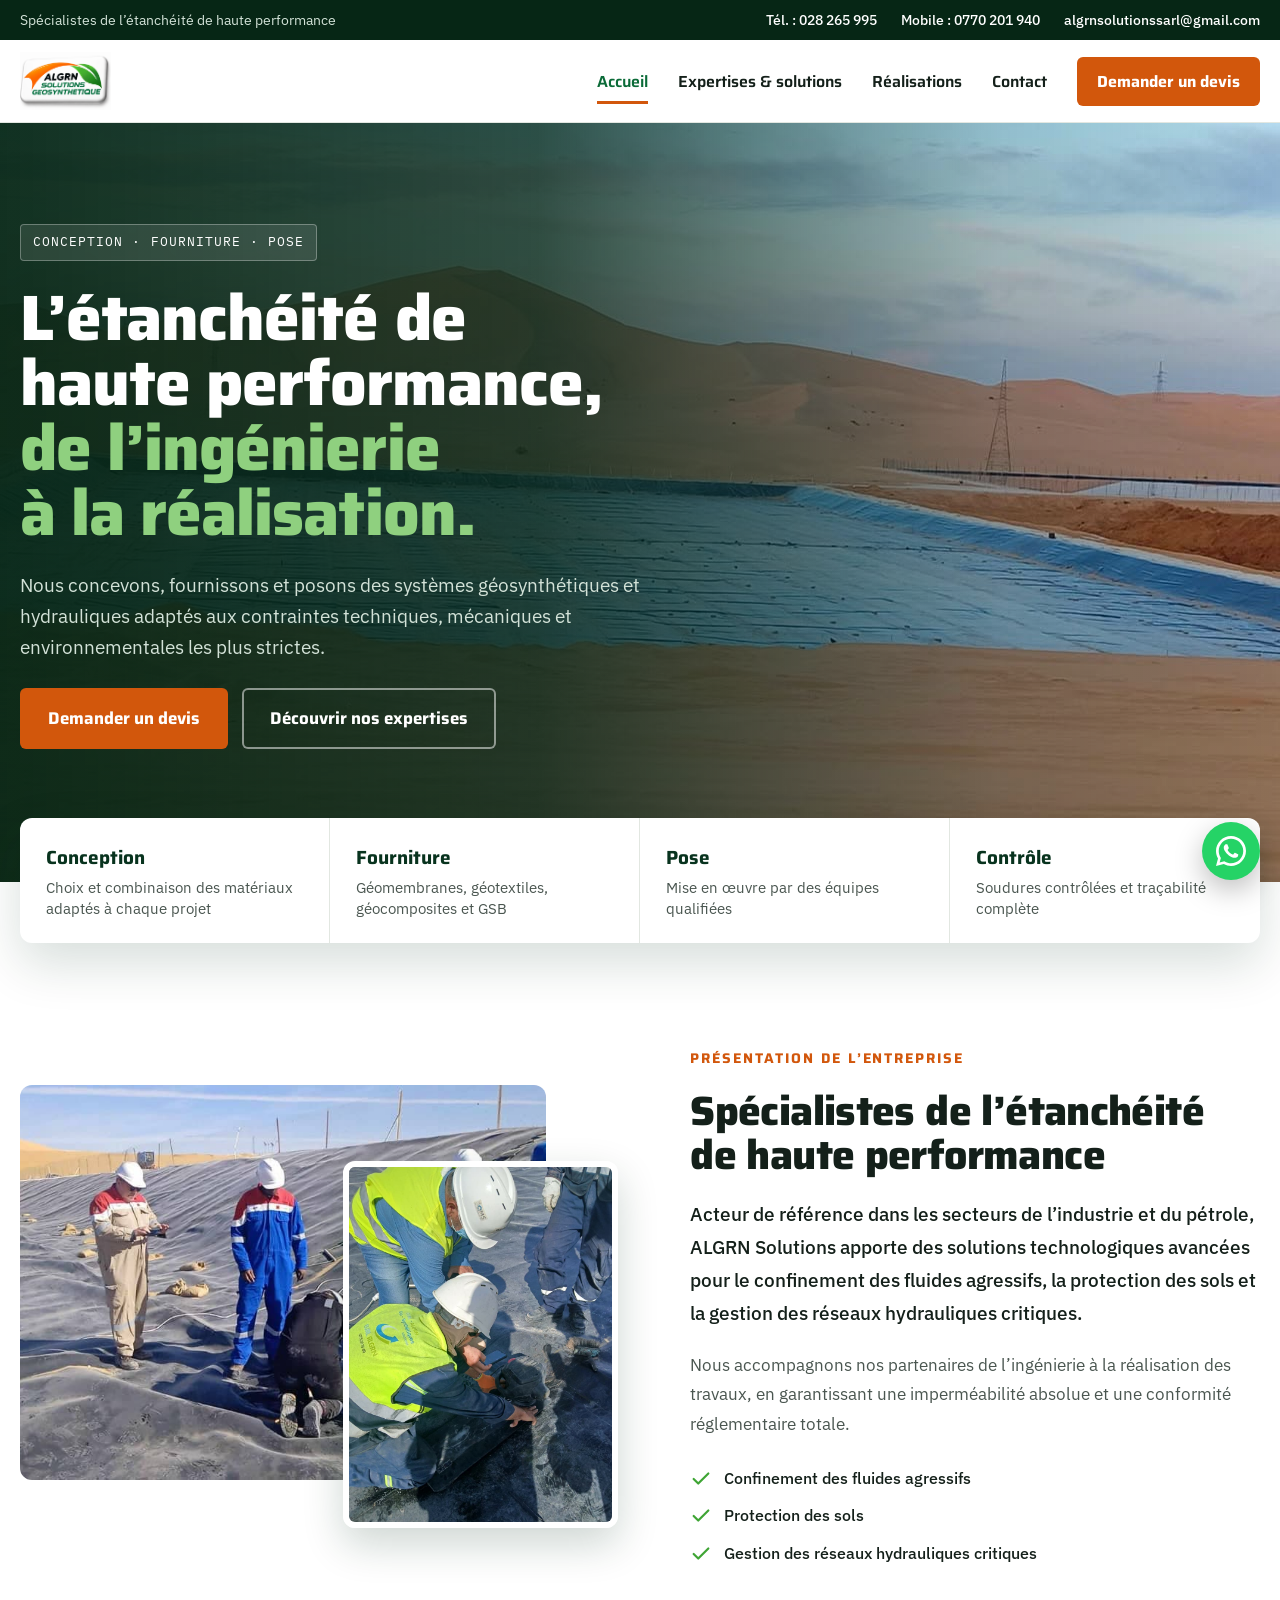
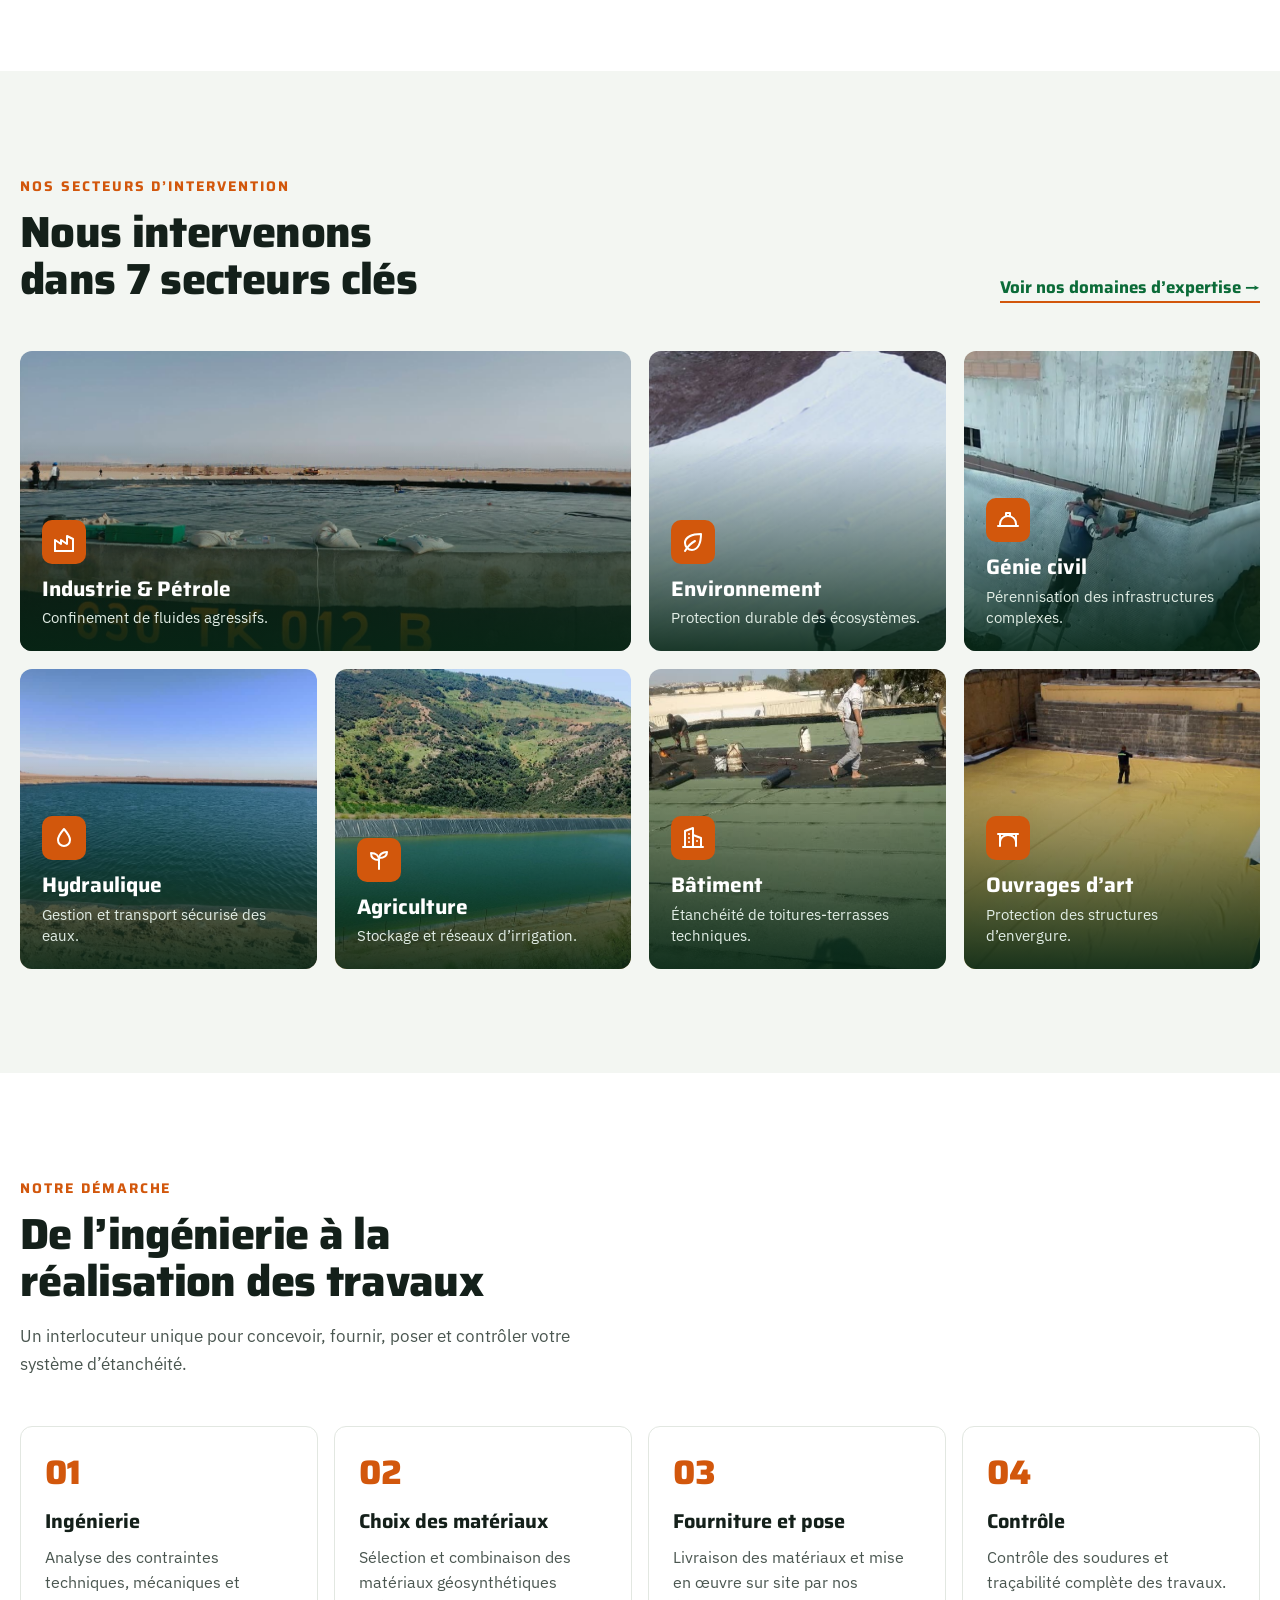
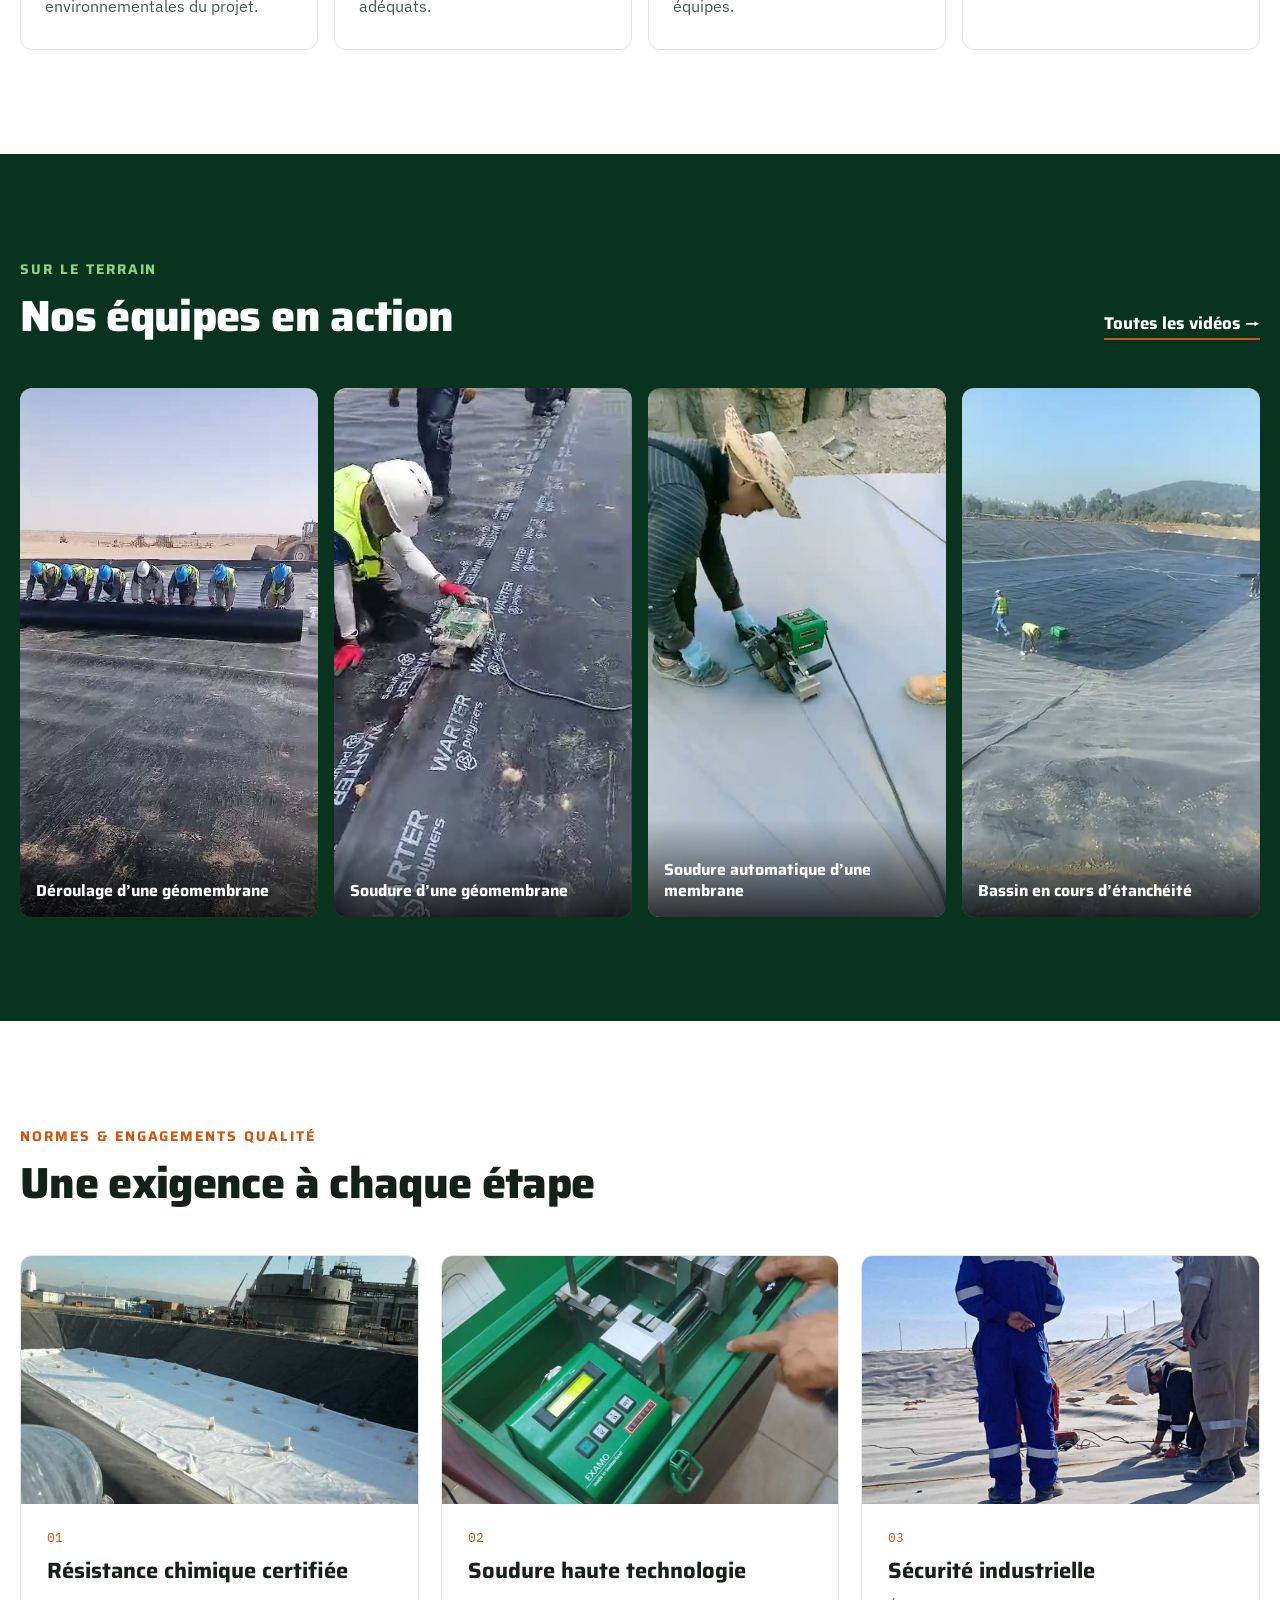
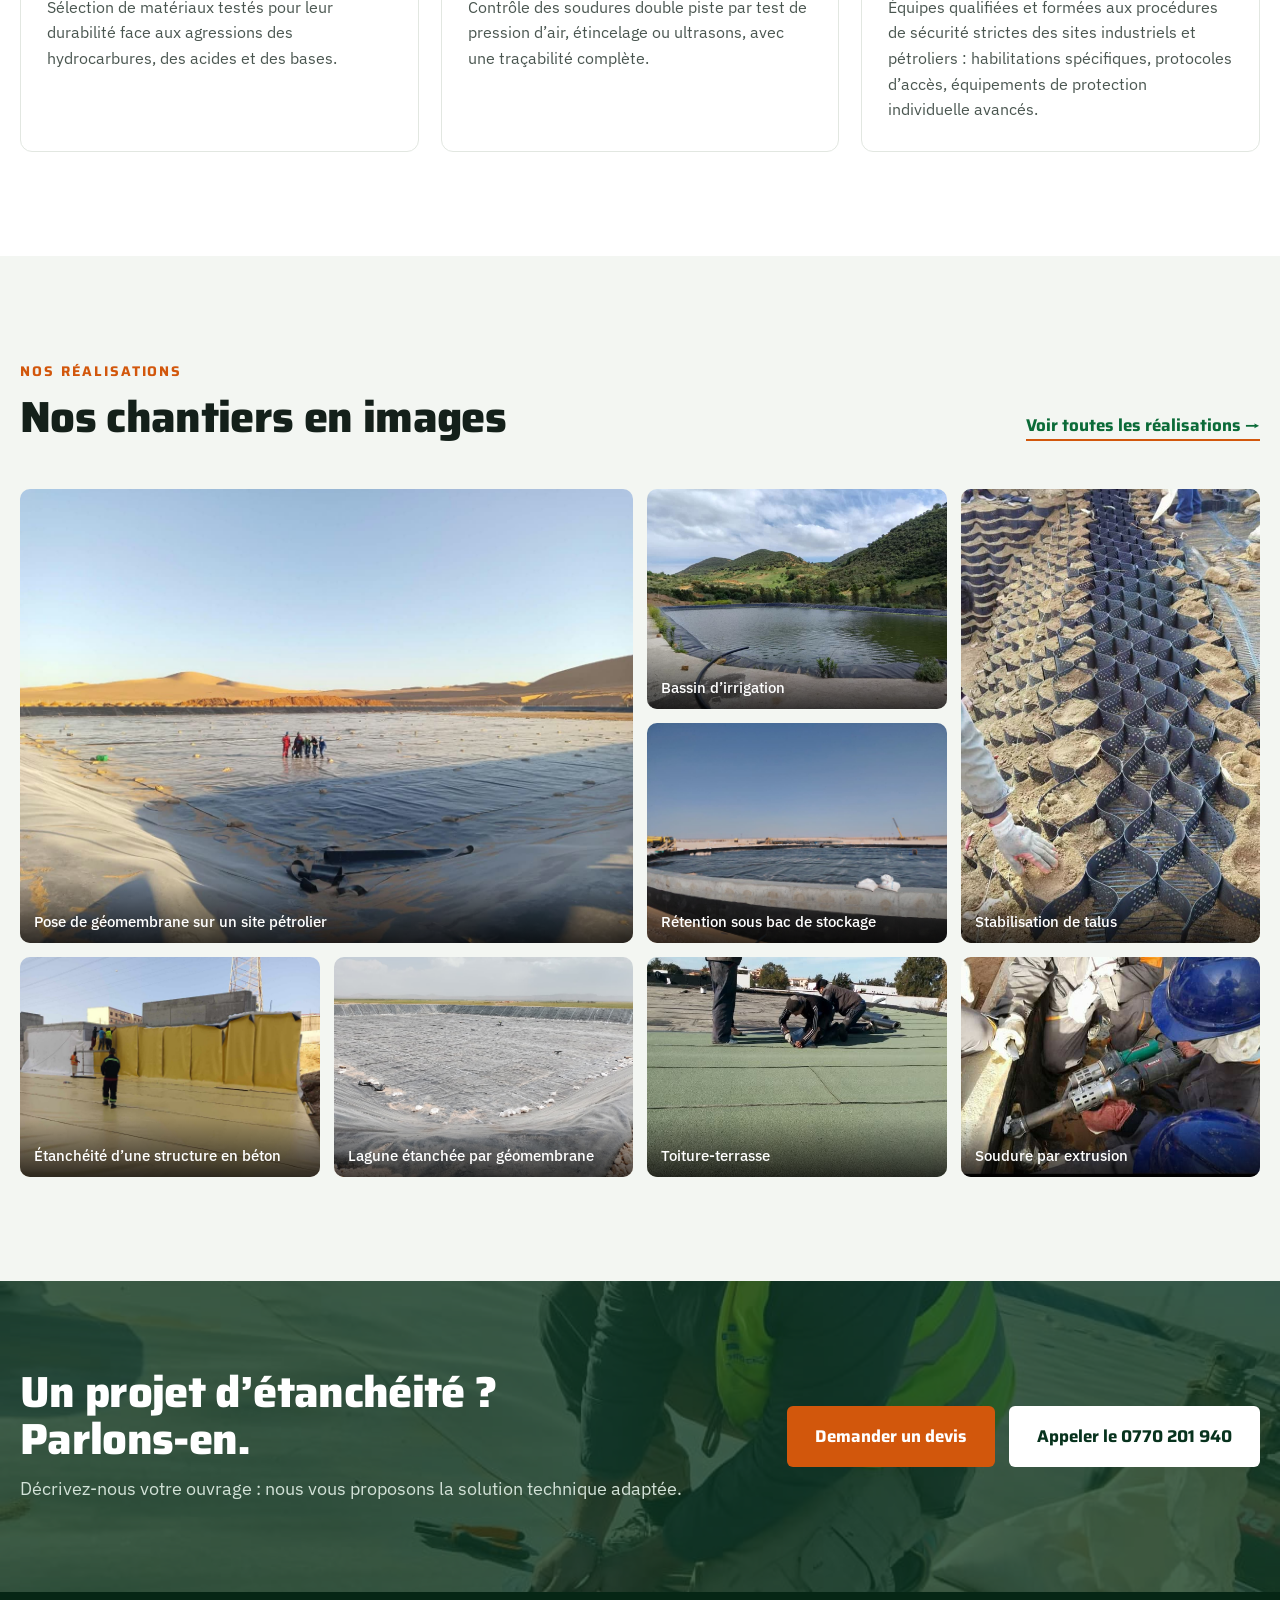
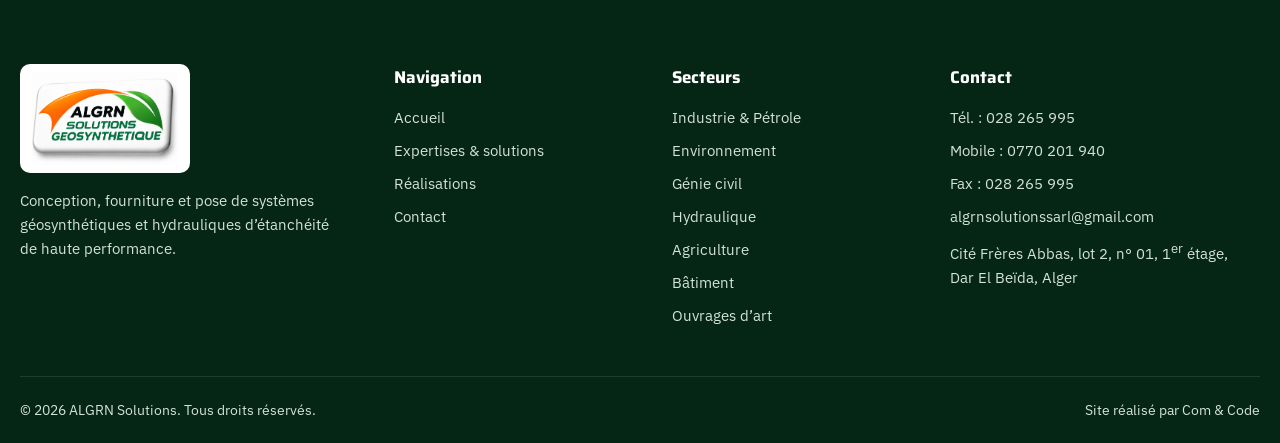
==== commit f2ce9e65: "Add a detailed page for each of the seven sectors. Each sector page (industry & oil, environment, ci" ====
--- a/index.html
+++ b/index.html
@@ -92,7 +92,7 @@
           <a class="link-more" href="solutions.html">Voir nos domaines d’expertise →</a>
         </div>
         <div class="sectors">
-          <a class="sector wide reveal" href="solutions.html#industriel">
+          <a class="sector wide reveal" href="industrie-petrole.html">
             <img src="images/photos/retention-bac-stockage.jpg" alt="Rétention sous bac de stockage étanchée par géomembrane" loading="lazy">
             <div class="body">
               <span class="ico"><svg width="24" height="24" viewBox="0 0 24 24" fill="none" stroke="#fff" stroke-width="2" stroke-linecap="round" stroke-linejoin="round" aria-hidden="true"><path d="M3 21V10l6 4v-4l6 4V6l6 3v12z"/><path d="M3 21h18"/></svg></span>
@@ -100,7 +100,7 @@
               <span>Confinement de fluides agressifs.</span>
             </div>
           </a>
-          <a class="sector reveal" href="solutions.html#environnement">
+          <a class="sector reveal" href="environnement.html">
             <img src="images/photos/talus-geotextile.jpg" alt="Pose de géotextile sur un grand talus" loading="lazy">
             <div class="body">
               <span class="ico"><svg width="24" height="24" viewBox="0 0 24 24" fill="none" stroke="#fff" stroke-width="2" stroke-linecap="round" stroke-linejoin="round" aria-hidden="true"><path d="M11 20A7 7 0 0 1 4 13c0-6 7-9 16-9 0 9-3 16-9 16z"/><path d="M4 21c3-5 6-8 10-10"/></svg></span>
@@ -108,7 +108,7 @@
               <span>Protection durable des écosystèmes.</span>
             </div>
           </a>
-          <a class="sector reveal" href="solutions.html#genie-civil">
+          <a class="sector reveal" href="genie-civil.html">
             <img src="images/photos/fondations-drainage.jpg" alt="Pose d’une nappe de protection sur un mur de fondation" loading="lazy">
             <div class="body">
               <span class="ico"><svg width="24" height="24" viewBox="0 0 24 24" fill="none" stroke="#fff" stroke-width="2" stroke-linecap="round" stroke-linejoin="round" aria-hidden="true"><path d="M2 18h20"/><path d="M4 18v-2a8 8 0 0 1 16 0v2"/><path d="M10 8V5h4v3"/></svg></span>
@@ -116,7 +116,7 @@
               <span>Pérennisation des infrastructures complexes.</span>
             </div>
           </a>
-          <a class="sector reveal" href="solutions.html#hydraulique">
+          <a class="sector reveal" href="hydraulique.html">
             <img src="images/photos/bassin-eau-plaine.jpg" alt="Bassin de stockage d’eau étanché par géomembrane" loading="lazy">
             <div class="body">
               <span class="ico"><svg width="24" height="24" viewBox="0 0 24 24" fill="none" stroke="#fff" stroke-width="2" stroke-linecap="round" stroke-linejoin="round" aria-hidden="true"><path d="M12 3s6 7 6 11a6 6 0 0 1-12 0c0-4 6-11 6-11z"/></svg></span>
@@ -124,7 +124,7 @@
               <span>Gestion et transport sécurisé des eaux.</span>
             </div>
           </a>
-          <a class="sector reveal" href="solutions.html#applications">
+          <a class="sector reveal" href="agriculture.html">
             <img src="images/photos/retenue-eau-irrigation.jpg" alt="Retenue d’eau d’irrigation étanchée par géomembrane, entourée de collines" loading="lazy">
             <div class="body">
               <span class="ico"><svg width="24" height="24" viewBox="0 0 24 24" fill="none" stroke="#fff" stroke-width="2" stroke-linecap="round" stroke-linejoin="round" aria-hidden="true"><path d="M12 21v-9"/><path d="M12 12c0-4-3-7-8-7 0 5 3 7 8 7z"/><path d="M12 10c0-3 3-6 8-6 0 4-3 6-8 6z"/></svg></span>
@@ -132,7 +132,7 @@
               <span>Stockage et réseaux d’irrigation.</span>
             </div>
           </a>
-          <a class="sector reveal" href="solutions.html#batiment">
+          <a class="sector reveal" href="batiment.html">
             <img src="images/photos/toiture-terrasse.jpg" alt="Pose de membranes d’étanchéité sur une toiture-terrasse" loading="lazy">
             <div class="body">
               <span class="ico"><svg width="24" height="24" viewBox="0 0 24 24" fill="none" stroke="#fff" stroke-width="2" stroke-linecap="round" stroke-linejoin="round" aria-hidden="true"><path d="M4 21V5l8-3v19"/><path d="M12 9l8 3v9"/><path d="M2 21h20"/><path d="M8 8h.01M8 12h.01M8 16h.01M16 15h.01"/></svg></span>
@@ -140,7 +140,7 @@
               <span>Étanchéité de toitures-terrasses techniques.</span>
             </div>
           </a>
-          <a class="sector reveal" href="solutions.html#genie-civil">
+          <a class="sector reveal" href="ouvrages-art.html">
             <img src="images/photos/radier-membrane-pvc-2.jpg" alt="Membrane d’étanchéité posée sur un grand radier" loading="lazy">
             <div class="body">
               <span class="ico"><svg width="24" height="24" viewBox="0 0 24 24" fill="none" stroke="#fff" stroke-width="2" stroke-linecap="round" stroke-linejoin="round" aria-hidden="true"><path d="M2 8h20"/><path d="M4 8v12M20 8v12"/><path d="M4 16a8 7 0 0 1 16 0"/></svg></span>
@@ -298,12 +298,14 @@
         <a href="contact.html">Contact</a>
       </div>
       <div class="col">
-        <strong>Expertises</strong>
-        <a href="solutions.html#industriel">Industriel &amp; pétrolier</a>
-        <a href="solutions.html#environnement">Environnement</a>
-        <a href="solutions.html#genie-civil">Génie civil &amp; infrastructures</a>
-        <a href="solutions.html#hydraulique">Hydraulique</a>
-        <a href="solutions.html#batiment">Bâtiment</a>
+        <strong>Secteurs</strong>
+        <a href="industrie-petrole.html">Industrie &amp; Pétrole</a>
+        <a href="environnement.html">Environnement</a>
+        <a href="genie-civil.html">Génie civil</a>
+        <a href="hydraulique.html">Hydraulique</a>
+        <a href="agriculture.html">Agriculture</a>
+        <a href="batiment.html">Bâtiment</a>
+        <a href="ouvrages-art.html">Ouvrages d’art</a>
       </div>
       <div class="col">
         <strong>Contact</strong>
--- a/css/style.css
+++ b/css/style.css
@@ -785,3 +785,115 @@
   .reel figcaption { font-size: 14px; padding: 32px 10px 10px; }
 }
 .expertise.five img { aspect-ratio: auto; height: 230px; }
+
+/* ——— Pages secteur ——— */
+.page-hero .tagline-lg { font-family: "Saira", sans-serif; font-weight: 700; font-size: 20px; color: var(--mint); margin: 0; }
+.facts {
+  margin: -48px 0 0;
+  position: relative;
+  z-index: 2;
+  display: grid;
+  grid-template-columns: repeat(4, 1fr);
+  background: #fff;
+  border-radius: var(--radius);
+  box-shadow: 0 20px 50px rgba(8,51,30,0.14);
+  overflow: hidden;
+}
+.facts div { padding: 22px 24px; border-right: 1px solid var(--line); }
+.facts div:last-child { border-right: 0; }
+.facts dt { font-family: "IBM Plex Mono", monospace; font-size: 12.5px; letter-spacing: 0.08em; text-transform: uppercase; color: var(--accent); margin-bottom: 6px; }
+.facts dd { margin: 0; font-family: "Saira", sans-serif; font-weight: 700; font-size: 17px; line-height: 1.35; color: var(--forest); }
+.svc-intro { display: grid; grid-template-columns: 1fr 1fr; gap: 64px; align-items: center; }
+.svc-intro p { margin: 0; font-size: 17px; line-height: 1.75; color: var(--muted); }
+.svc-intro .lead { font-size: 20px; color: var(--ink); font-weight: 500; line-height: 1.6; }
+.svc-intro .copy { display: flex; flex-direction: column; gap: 18px; }
+.svc-intro img { width: 100%; aspect-ratio: 4 / 3; object-fit: cover; border-radius: var(--radius); }
+.works { display: grid; grid-template-columns: repeat(2, 1fr); gap: 22px; }
+.work { background: #fff; border: 1px solid var(--line); border-radius: var(--radius); overflow: hidden; display: grid; grid-template-columns: 42% 1fr; }
+.work img { width: 100%; height: 100%; min-height: 220px; object-fit: cover; }
+.work .body { padding: 24px 26px; display: flex; flex-direction: column; gap: 10px; justify-content: center; }
+.work .num { font-family: "IBM Plex Mono", monospace; font-size: 13px; color: var(--accent); }
+.work h3 { margin: 0; font-family: "Saira", sans-serif; font-size: 21px; line-height: 1.25; }
+.work p { margin: 0; color: var(--muted); }
+.work.no-img { grid-template-columns: 1fr; }
+.work.no-img .ico { width: 52px; height: 52px; border-radius: 12px; background: var(--cream); display: grid; place-items: center; }
+.system { display: grid; grid-template-columns: 1fr 1.1fr; gap: 56px; align-items: center; }
+.system .copy { display: flex; flex-direction: column; gap: 16px; }
+.system .copy p { margin: 0; color: var(--on-dark); font-size: 17px; }
+.system .note { font-size: 15px !important; color: #A9C6B3 !important; }
+.layers-list { list-style: none; margin: 0; padding: 0; display: grid; gap: 6px; counter-reset: layer; }
+.layers-list li {
+  counter-increment: layer;
+  display: grid;
+  grid-template-columns: 44px 1fr;
+  gap: 14px;
+  align-items: center;
+  padding: 16px 18px;
+  border-radius: 8px;
+  font-weight: 500;
+  color: #fff;
+}
+.layers-list li::before {
+  content: counter(layer);
+  width: 32px; height: 32px; border-radius: 50%;
+  display: grid; place-items: center;
+  background: rgba(255,255,255,0.16);
+  font-family: "Saira", sans-serif; font-weight: 800;
+}
+.layers-list li:nth-child(1) { background: #2E7D4F; }
+.layers-list li:nth-child(2) { background: #1F2A24; }
+.layers-list li:nth-child(3) { background: #3D5A48; }
+.layers-list li:nth-child(4) { background: #5B4A33; }
+.layers-list li:nth-child(5) { background: #7A6243; }
+.layers-list li:nth-child(6) { background: #8C7454; }
+.mat-links { display: flex; flex-wrap: wrap; gap: 10px; }
+.mat-links a {
+  text-decoration: none;
+  font-family: "Saira", sans-serif;
+  font-weight: 600;
+  padding: 10px 16px;
+  border-radius: 999px;
+  border: 1px solid var(--line);
+  color: var(--forest);
+  background: #fff;
+}
+.mat-links a:hover { border-color: var(--green); }
+.checklist { list-style: none; margin: 0; padding: 0; display: grid; grid-template-columns: repeat(3, 1fr); gap: 18px; }
+.checklist li { background: #fff; border: 1px solid var(--line); border-radius: var(--radius); padding: 24px; display: flex; flex-direction: column; gap: 8px; }
+.checklist strong { font-family: "Saira", sans-serif; font-size: 19px; }
+.checklist span { color: var(--muted); }
+.reels.two { grid-template-columns: repeat(2, minmax(0, 300px)); }
+.reels-land.two { grid-template-columns: repeat(2, 1fr); }
+.pager { display: grid; grid-template-columns: 1fr 1fr; border-top: 1px solid var(--line); }
+.pager a { padding: 34px 40px; text-decoration: none; color: var(--ink); display: flex; flex-direction: column; gap: 6px; }
+.pager a:hover { background: var(--cream); }
+.pager a + a { border-left: 1px solid var(--line); text-align: right; }
+.pager span { font-family: "IBM Plex Mono", monospace; font-size: 13px; color: var(--accent); text-transform: uppercase; letter-spacing: 0.06em; }
+.pager strong { font-family: "Saira", sans-serif; font-size: 22px; }
+.exp-card .more { margin-top: 6px; font-family: "Saira", sans-serif; font-weight: 700; text-decoration: none; color: var(--green); }
+.sector-links { display: grid; grid-template-columns: repeat(auto-fit, minmax(220px, 1fr)); gap: 12px; }
+.sector-links a { display: flex; justify-content: space-between; gap: 12px; padding: 18px 20px; border-radius: 10px; background: #fff; border: 1px solid var(--line); text-decoration: none; color: var(--ink); font-family: "Saira", sans-serif; font-weight: 700; font-size: 17px; }
+.sector-links a:hover { border-color: var(--green); color: var(--green); }
+
+@media (max-width: 1100px) {
+  .facts { grid-template-columns: 1fr 1fr; }
+  .facts div:nth-child(2) { border-right: 0; }
+  .facts div:nth-child(-n+2) { border-bottom: 1px solid var(--line); }
+  .works { grid-template-columns: 1fr; }
+  .checklist { grid-template-columns: 1fr; }
+}
+@media (max-width: 900px) {
+  .svc-intro, .system { grid-template-columns: 1fr; gap: 36px; }
+}
+@media (max-width: 640px) {
+  .facts { grid-template-columns: 1fr; }
+  .facts div { border-right: 0; border-bottom: 1px solid var(--line); }
+  .facts div:last-child { border-bottom: 0; }
+  .work { grid-template-columns: 1fr; }
+  .work img { min-height: 0; aspect-ratio: 16 / 10; height: auto; }
+  .pager { grid-template-columns: 1fr; }
+  .pager a + a { border-left: 0; border-top: 1px solid var(--line); text-align: left; }
+  .pager a { padding: 24px 16px; }
+  .reels.two { grid-template-columns: 1fr 1fr; }
+  .reels-land.two { grid-template-columns: 1fr; }
+}
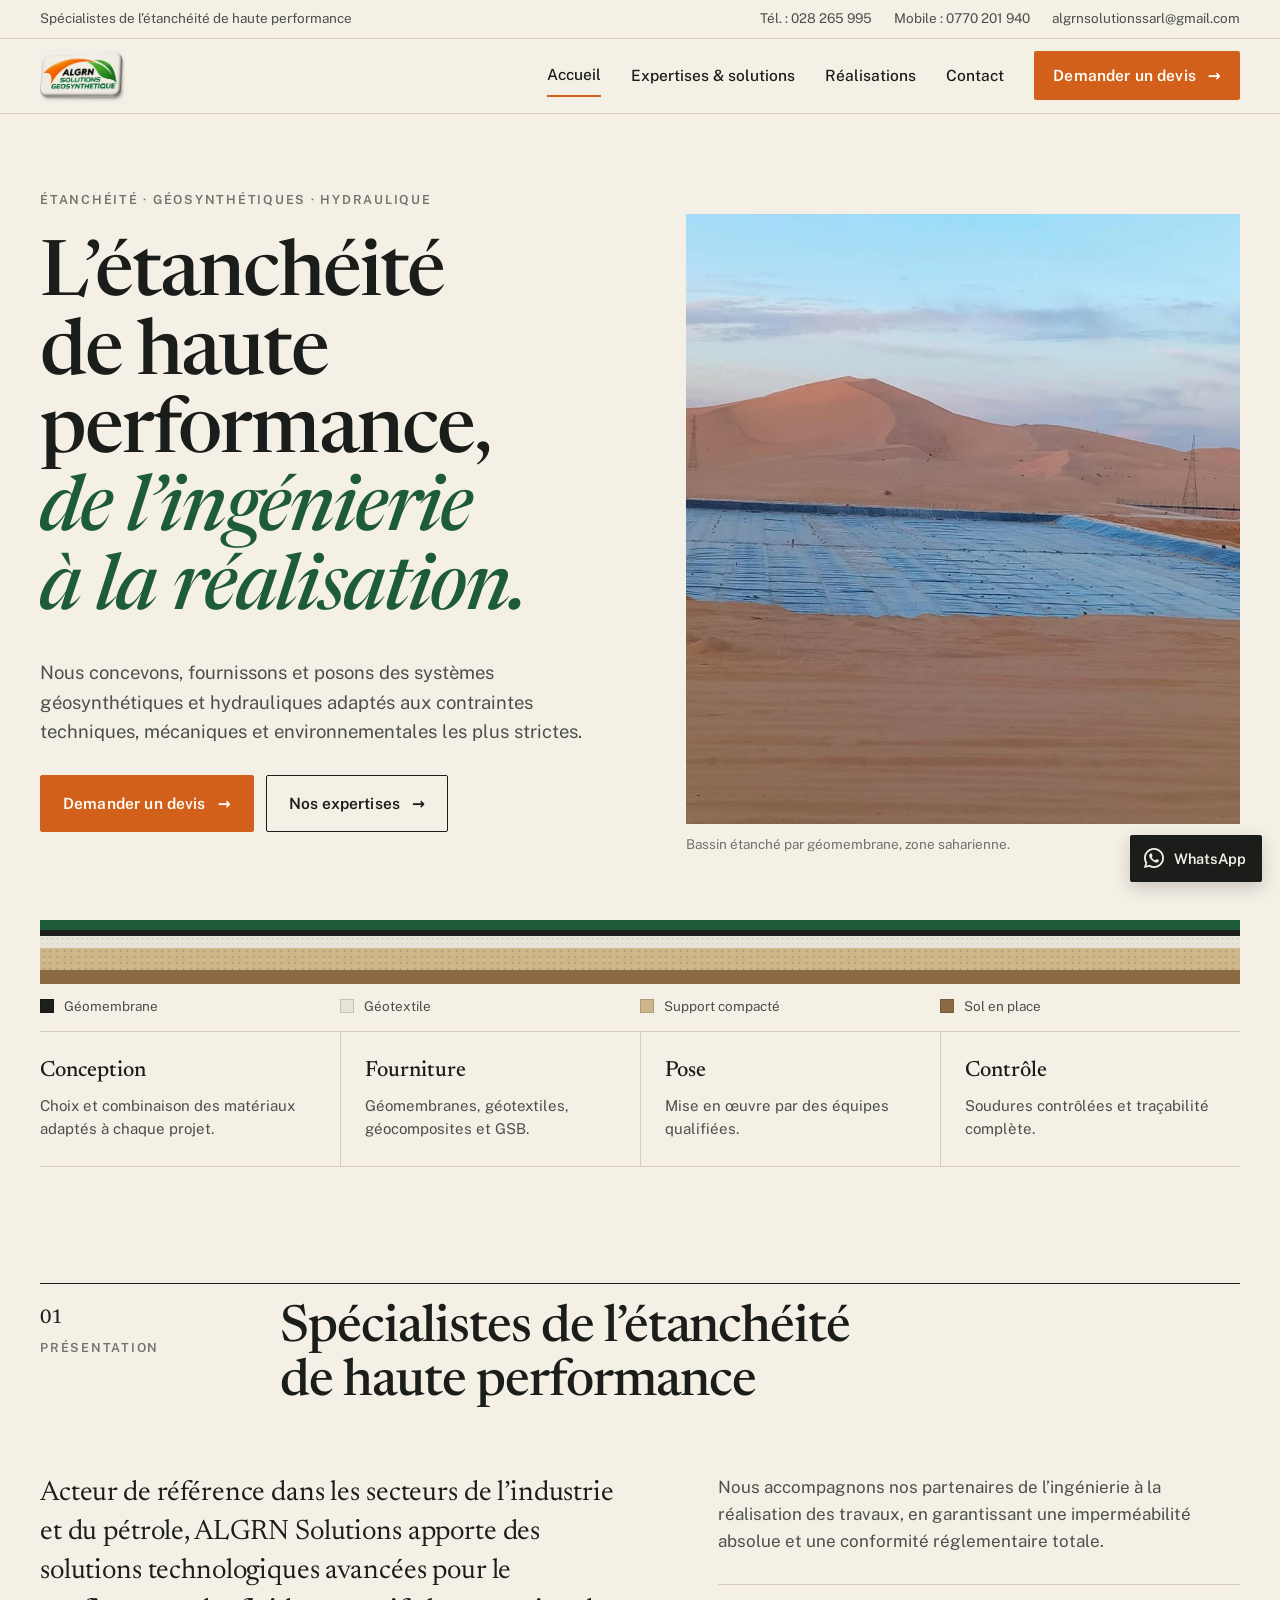
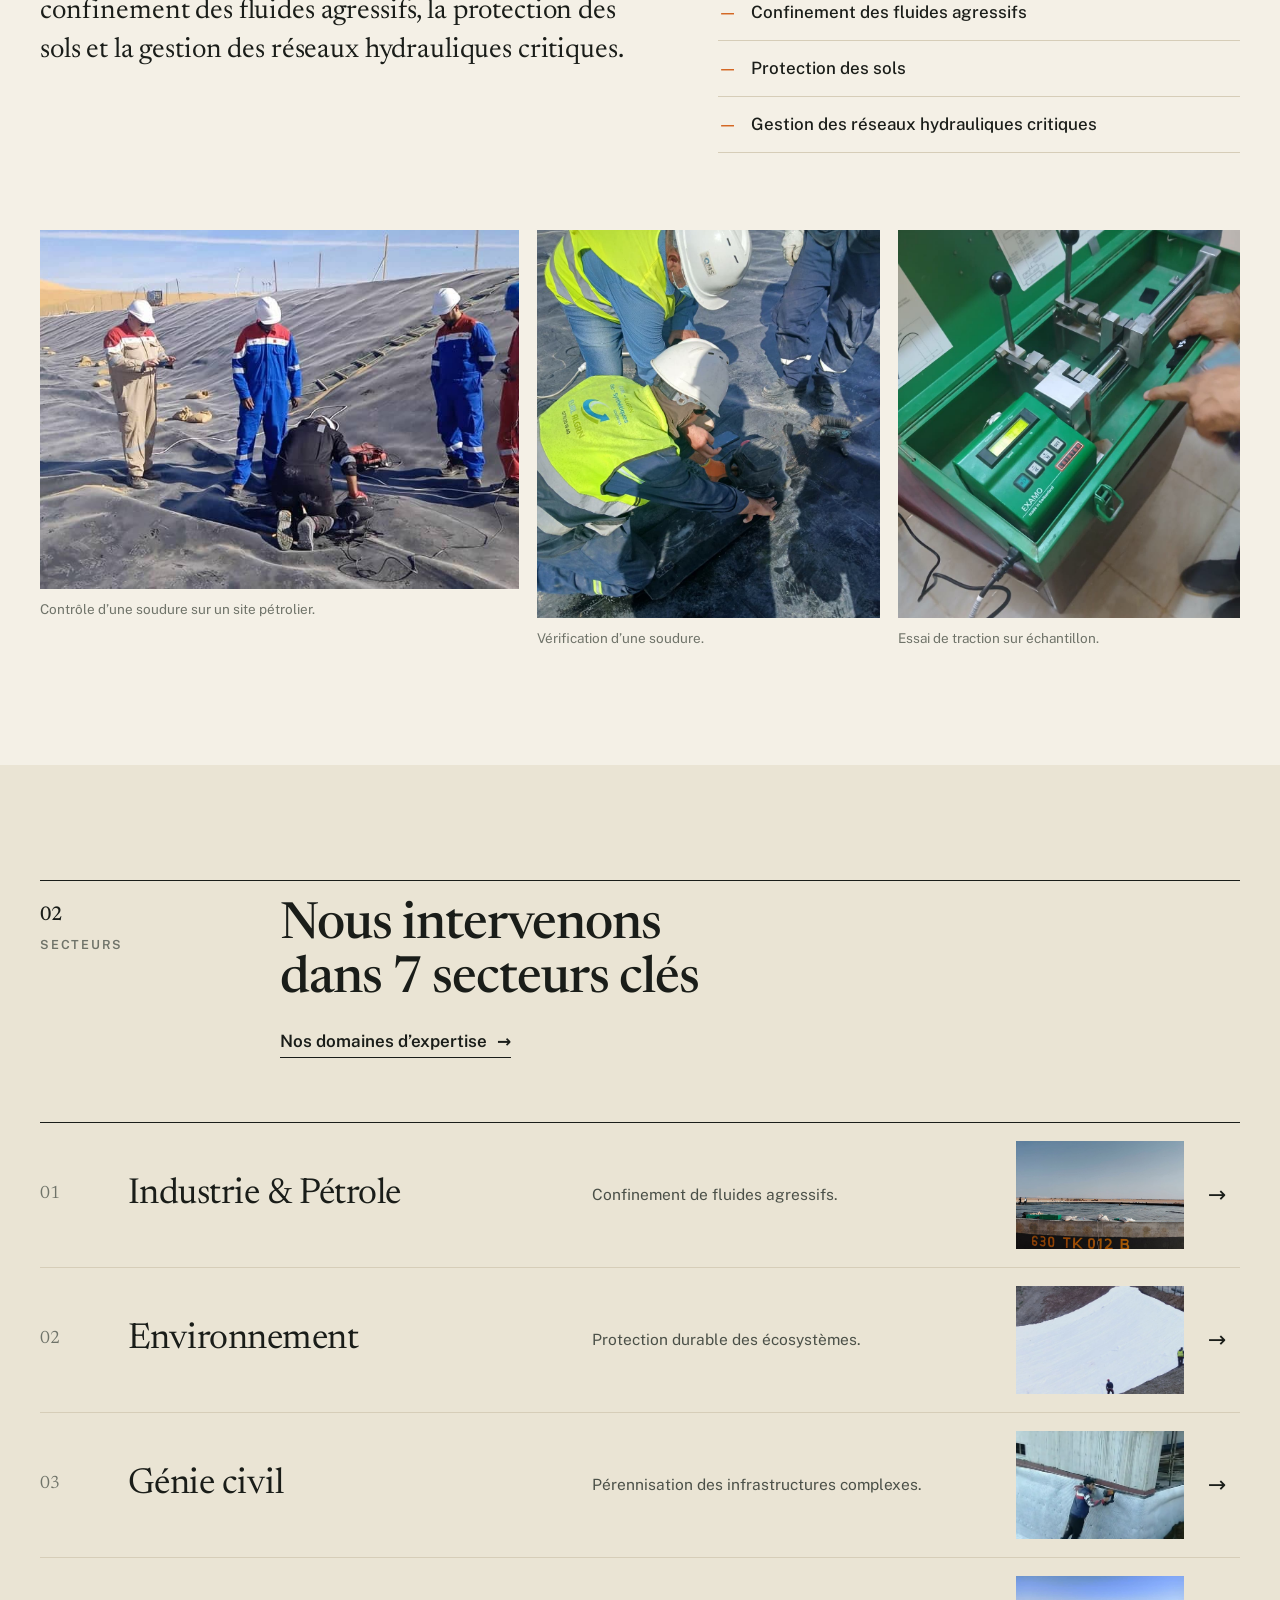
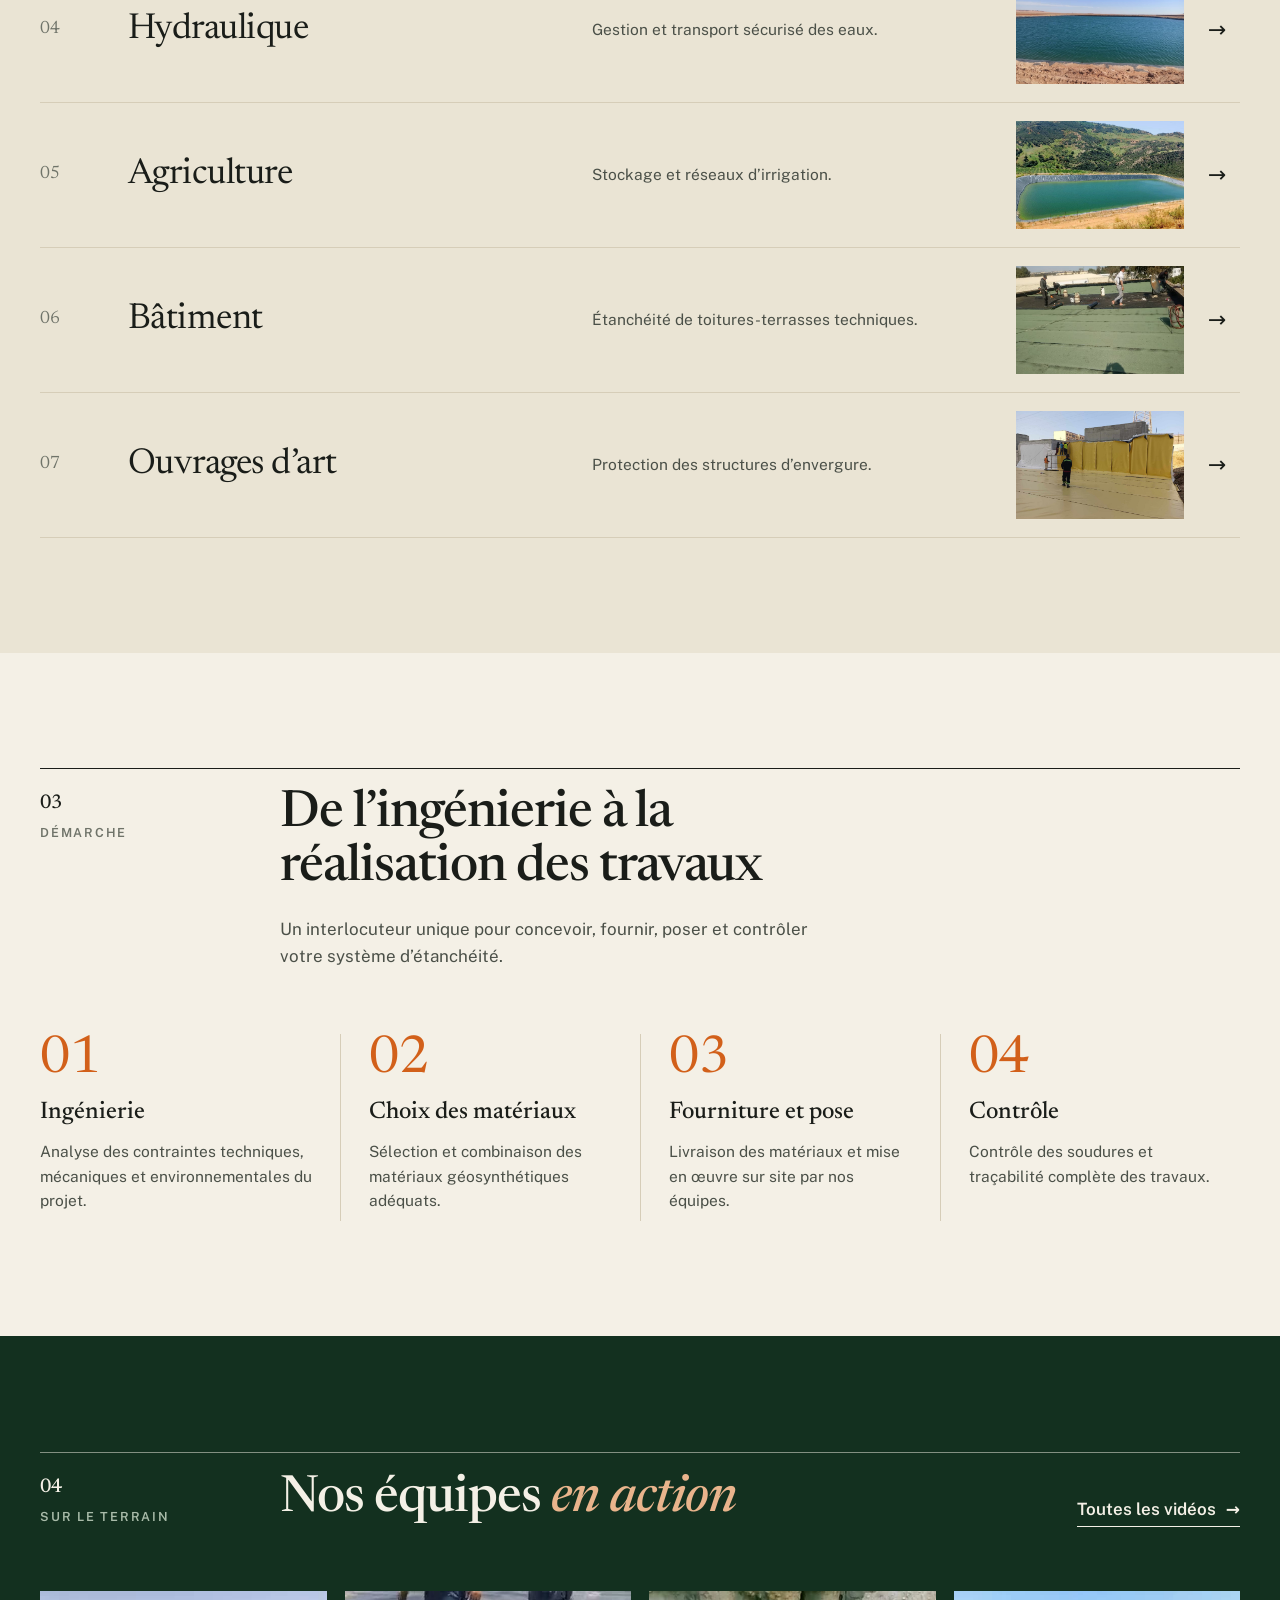
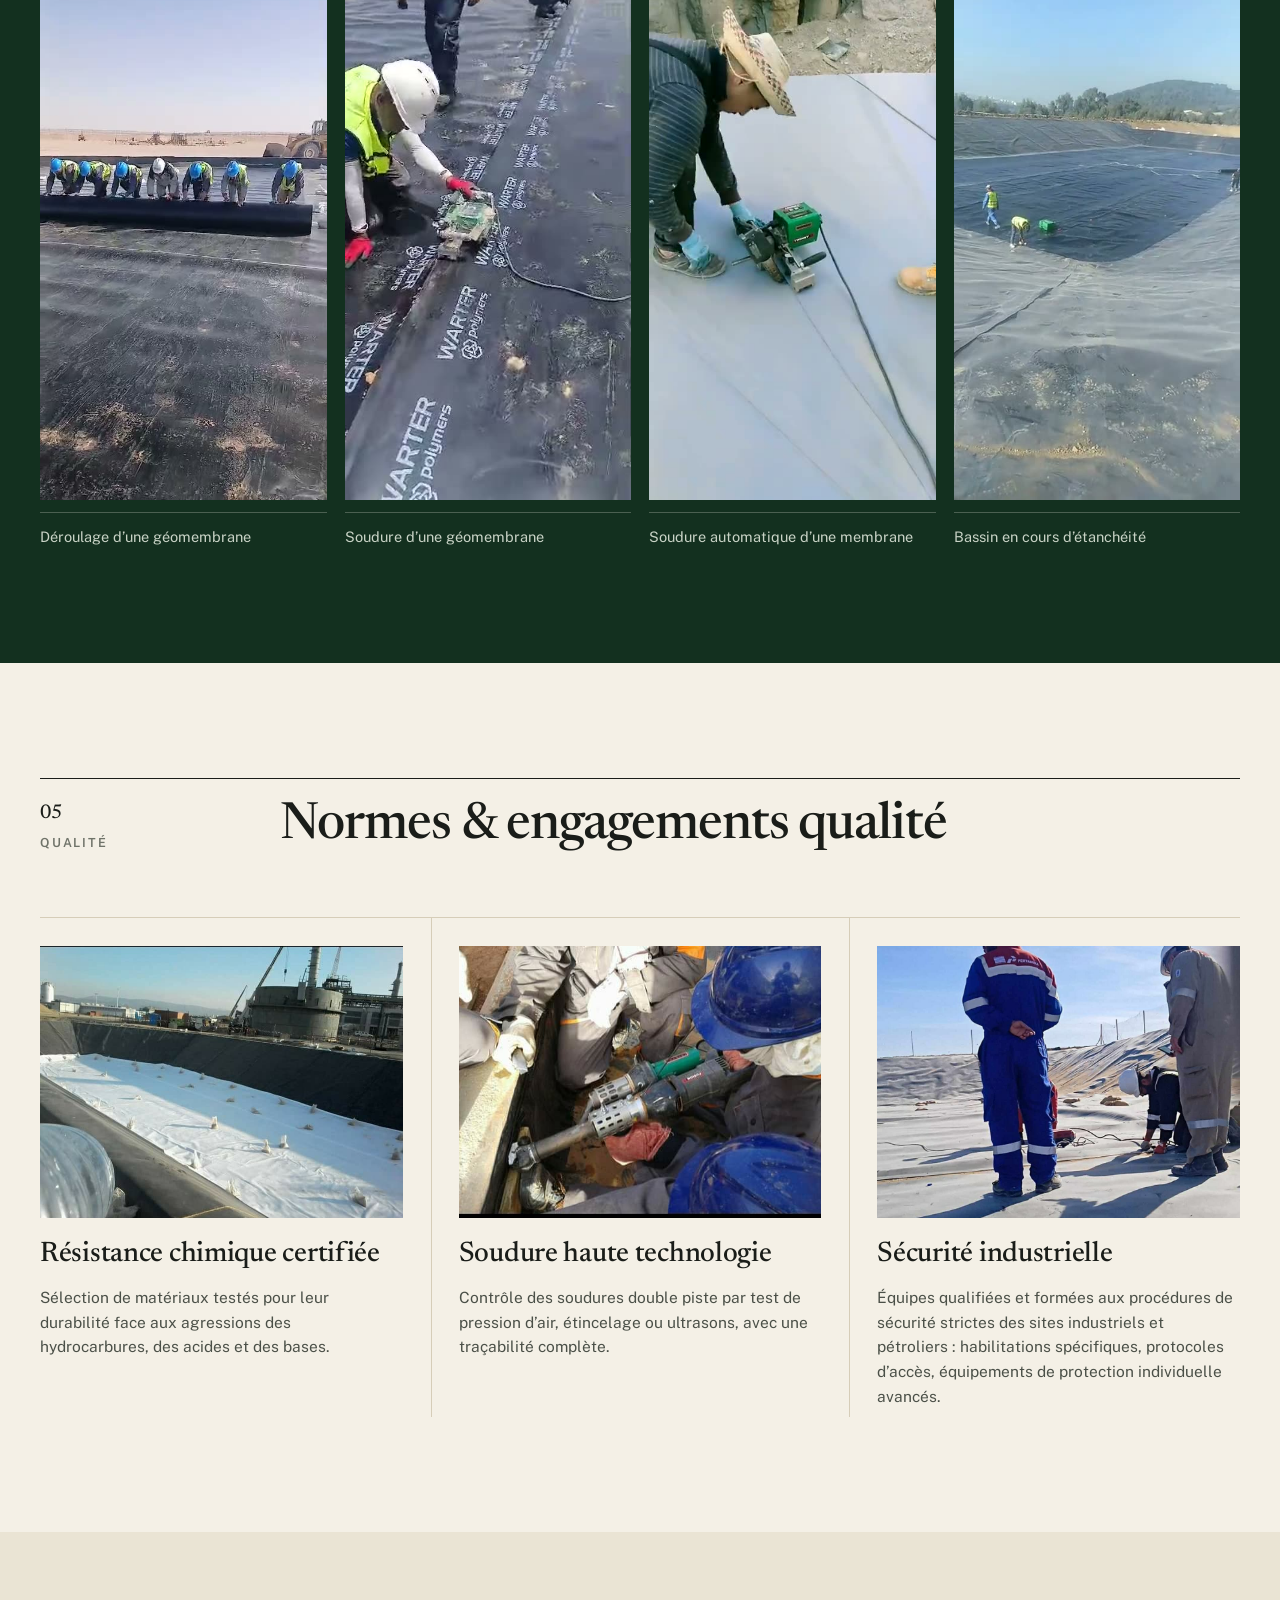
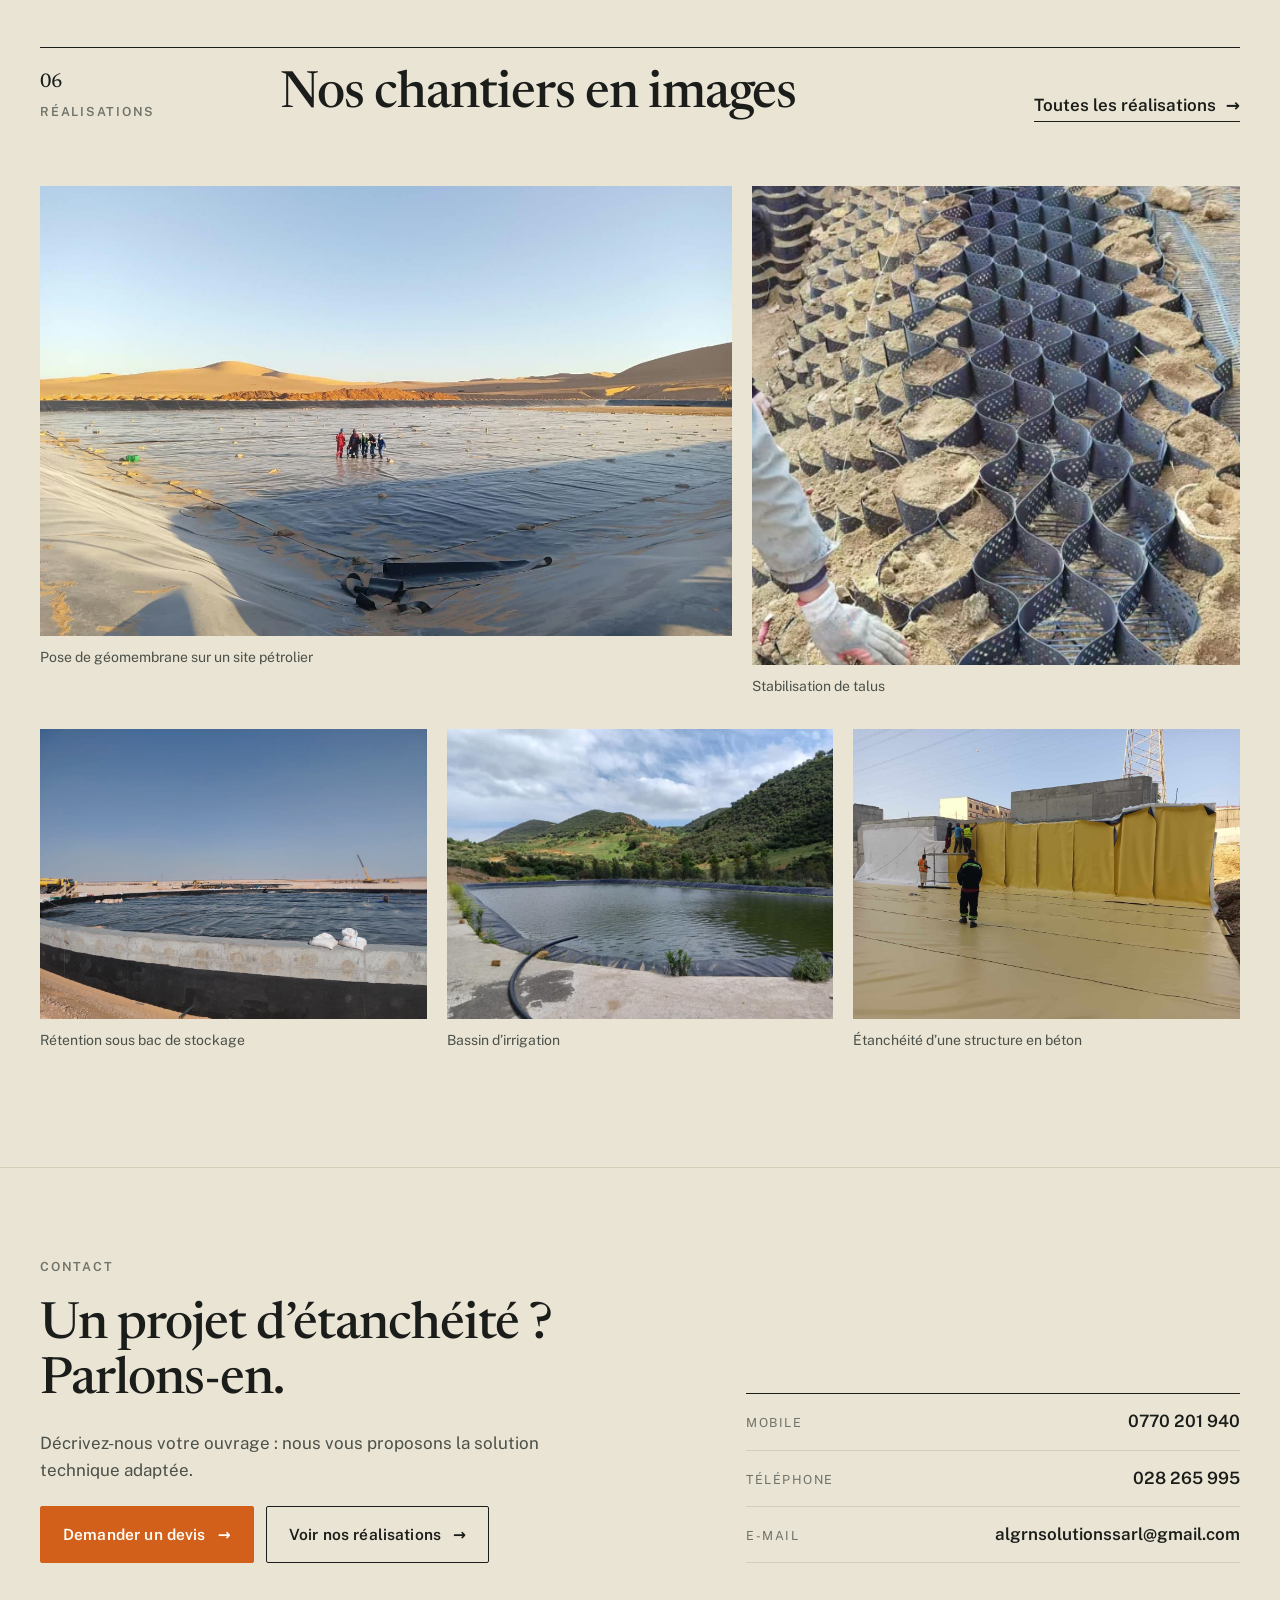
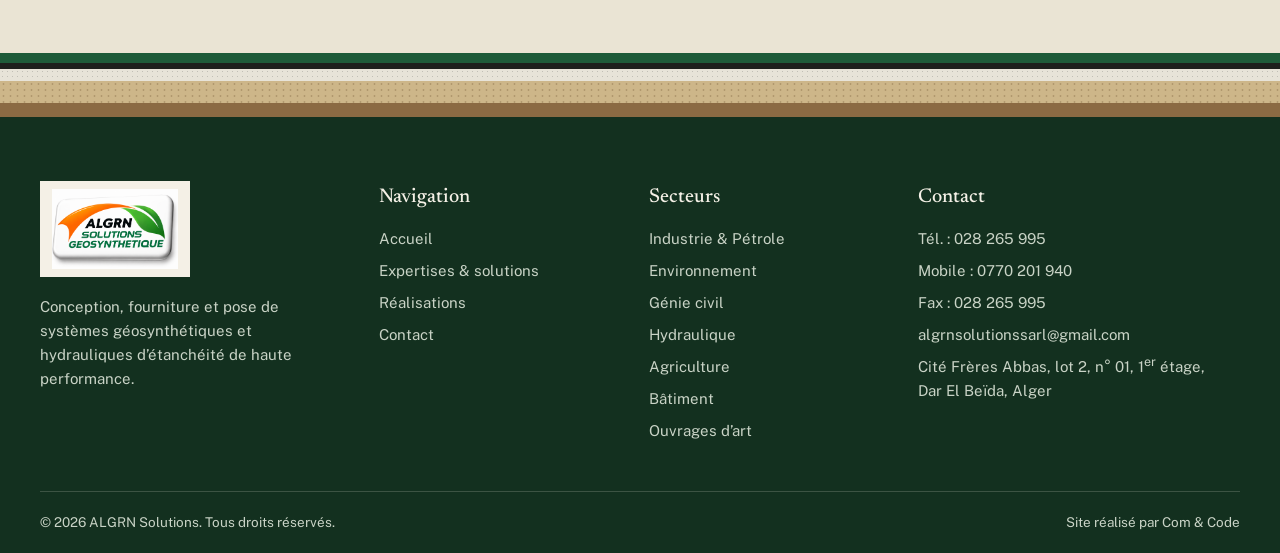
==== commit 5fe47ac9: "Redesign the whole site with a technical-notebook identity. Sand paper background, editorial serif h" ====
--- a/index.html
+++ b/index.html
@@ -8,7 +8,7 @@
   <link rel="icon" href="images/logo.png">
   <link rel="preconnect" href="https://fonts.googleapis.com">
   <link rel="preconnect" href="https://fonts.gstatic.com" crossorigin>
-  <link href="https://fonts.googleapis.com/css2?family=IBM+Plex+Mono:wght@400;500&family=IBM+Plex+Sans:wght@400;500;600&family=Saira:wght@600;700;800&display=swap" rel="stylesheet">
+  <link href="https://fonts.googleapis.com/css2?family=Newsreader:ital,opsz,wght@0,6..72,400;0,6..72,500;1,6..72,400;1,6..72,500&family=Public+Sans:wght@400;500;600&display=swap" rel="stylesheet">
   <link rel="stylesheet" href="css/style.css">
 </head>
 <body>
@@ -26,140 +26,107 @@
   <header class="site-header">
     <div class="wrap">
       <a class="logo" href="index.html"><img src="images/logo.png" alt="ALGRN Solutions Géosynthétique" width="1574" height="1000"></a>
-      <button class="nav-toggle" type="button" aria-expanded="false" aria-label="Ouvrir le menu"><span></span><span></span><span></span></button>
-      <nav class="nav" aria-label="Navigation principale">
-        <a href="index.html" class="is-active">Accueil</a>
+      <button class="nav-toggle" type="button" aria-expanded="false" aria-controls="nav">Menu</button>
+      <nav class="nav" id="nav" aria-label="Navigation principale">
+        <a href="index.html" aria-current="page">Accueil</a>
         <a href="solutions.html">Expertises &amp; solutions</a>
         <a href="realisations.html">Réalisations</a>
         <a href="contact.html">Contact</a>
-        <a class="btn btn-accent" href="contact.html#devis">Demander un devis</a>
+        <a class="btn btn-orange" href="contact.html#devis">Demander un devis</a>
       </nav>
     </div>
   </header>
 
   <main>
     <section class="hero">
-      <img class="bg" src="images/photos/hero-bassin-desert.jpg" alt="Bassin étanché par géomembrane au pied des dunes, dans le Sahara algérien">
-      <div class="wrap">
+      <div class="wrap hero-grid">
         <div class="hero-copy">
-          <span class="badge">Conception · Fourniture · Pose</span>
-          <h1 class="display">L’étanchéité de haute performance, <em>de l’ingénierie à la réalisation.</em></h1>
+          <span class="label">Étanchéité · Géosynthétiques · Hydraulique</span>
+          <h1 class="h1">L’étanchéité de haute performance, <em>de l’ingénierie à la réalisation.</em></h1>
           <p>Nous concevons, fournissons et posons des systèmes géosynthétiques et hydrauliques adaptés aux contraintes techniques, mécaniques et environnementales les plus strictes.</p>
-          <div class="hero-actions">
-            <a class="btn btn-accent btn-lg" href="contact.html#devis">Demander un devis</a>
-            <a class="btn btn-ghost btn-lg" href="solutions.html">Découvrir nos expertises</a>
-          </div>
-        </div>
-      </div>
-    </section>
-
-    <div class="hero-strip wrap">
-      <ul>
-        <li><strong>Conception</strong><span>Choix et combinaison des matériaux adaptés à chaque projet</span></li>
-        <li><strong>Fourniture</strong><span>Géomembranes, géotextiles, géocomposites et GSB</span></li>
-        <li><strong>Pose</strong><span>Mise en œuvre par des équipes qualifiées</span></li>
-        <li><strong>Contrôle</strong><span>Soudures contrôlées et traçabilité complète</span></li>
-      </ul>
-    </div>
+          <div class="actions">
+            <a class="btn btn-orange" href="contact.html#devis">Demander un devis</a>
+            <a class="btn btn-line" href="solutions.html">Nos expertises</a>
+          </div>
+        </div>
+        <figure>
+          <img src="images/photos/hero-bassin-desert.jpg" alt="Bassin étanché par géomembrane au pied des dunes, dans le Sahara algérien" width="1280" height="964">
+          <figcaption>Bassin étanché par géomembrane, zone saharienne.</figcaption>
+        </figure>
+      </div>
+      <div class="wrap">
+        <div class="strata" aria-hidden="true"><span class="water"></span><span class="pehd"></span><span class="geotex"></span><span class="sand"></span><span class="soil"></span></div>
+        <ul class="strata-legend">
+          <li><i style="background:var(--pehd)"></i>Géomembrane</li>
+          <li><i style="background:var(--geotex)"></i>Géotextile</li>
+          <li><i style="background:var(--sand)"></i>Support compacté</li>
+          <li><i style="background:var(--soil)"></i>Sol en place</li>
+        </ul>
+        <div class="claims">
+          <div><b>Conception</b><span>Choix et combinaison des matériaux adaptés à chaque projet.</span></div>
+          <div><b>Fourniture</b><span>Géomembranes, géotextiles, géocomposites et GSB.</span></div>
+          <div><b>Pose</b><span>Mise en œuvre par des équipes qualifiées.</span></div>
+          <div><b>Contrôle</b><span>Soudures contrôlées et traçabilité complète.</span></div>
+        </div>
+      </div>
+    </section>
 
     <section class="section">
-      <div class="wrap intro">
-        <div class="intro-photos reveal">
-          <img class="main" src="images/photos/site-petrolier-controle.jpg" alt="Équipe en tenue de sécurité contrôlant une géomembrane sur un site pétrolier saharien" loading="lazy">
-          <img class="inset" src="images/photos/controle-soudure.jpg" alt="Techniciens contrôlant une soudure de géomembrane" loading="lazy">
-        </div>
-        <div class="intro-copy reveal">
-          <span class="eyebrow">Présentation de l’entreprise</span>
-          <h2 class="display">Spécialistes de l’étanchéité de haute performance</h2>
-          <p class="lead">Acteur de référence dans les secteurs de l’industrie et du pétrole, ALGRN Solutions apporte des solutions technologiques avancées pour le confinement des fluides agressifs, la protection des sols et la gestion des réseaux hydrauliques critiques.</p>
-          <p>Nous accompagnons nos partenaires de l’ingénierie à la réalisation des travaux, en garantissant une imperméabilité absolue et une conformité réglementaire totale.</p>
-          <ul class="checks">
-            <li><svg width="22" height="22" viewBox="0 0 24 24" fill="none" stroke="#3FA535" stroke-width="2.4" stroke-linecap="round" stroke-linejoin="round" aria-hidden="true"><path d="M20 6L9 17l-5-5"/></svg>Confinement des fluides agressifs</li>
-            <li><svg width="22" height="22" viewBox="0 0 24 24" fill="none" stroke="#3FA535" stroke-width="2.4" stroke-linecap="round" stroke-linejoin="round" aria-hidden="true"><path d="M20 6L9 17l-5-5"/></svg>Protection des sols</li>
-            <li><svg width="22" height="22" viewBox="0 0 24 24" fill="none" stroke="#3FA535" stroke-width="2.4" stroke-linecap="round" stroke-linejoin="round" aria-hidden="true"><path d="M20 6L9 17l-5-5"/></svg>Gestion des réseaux hydrauliques critiques</li>
-          </ul>
-        </div>
-      </div>
-    </section>
-
-    <section class="section bg-cream" id="secteurs">
-      <div class="wrap">
-        <div class="section-head">
-          <div>
-            <span class="eyebrow">Nos secteurs d’intervention</span>
-            <h2 class="display">Nous intervenons dans 7&nbsp;secteurs clés</h2>
-          </div>
-          <a class="link-more" href="solutions.html">Voir nos domaines d’expertise →</a>
-        </div>
-        <div class="sectors">
-          <a class="sector wide reveal" href="industrie-petrole.html">
-            <img src="images/photos/retention-bac-stockage.jpg" alt="Rétention sous bac de stockage étanchée par géomembrane" loading="lazy">
-            <div class="body">
-              <span class="ico"><svg width="24" height="24" viewBox="0 0 24 24" fill="none" stroke="#fff" stroke-width="2" stroke-linecap="round" stroke-linejoin="round" aria-hidden="true"><path d="M3 21V10l6 4v-4l6 4V6l6 3v12z"/><path d="M3 21h18"/></svg></span>
-              <strong>Industrie &amp; Pétrole</strong>
-              <span>Confinement de fluides agressifs.</span>
-            </div>
-          </a>
-          <a class="sector reveal" href="environnement.html">
-            <img src="images/photos/talus-geotextile.jpg" alt="Pose de géotextile sur un grand talus" loading="lazy">
-            <div class="body">
-              <span class="ico"><svg width="24" height="24" viewBox="0 0 24 24" fill="none" stroke="#fff" stroke-width="2" stroke-linecap="round" stroke-linejoin="round" aria-hidden="true"><path d="M11 20A7 7 0 0 1 4 13c0-6 7-9 16-9 0 9-3 16-9 16z"/><path d="M4 21c3-5 6-8 10-10"/></svg></span>
-              <strong>Environnement</strong>
-              <span>Protection durable des écosystèmes.</span>
-            </div>
-          </a>
-          <a class="sector reveal" href="genie-civil.html">
-            <img src="images/photos/fondations-drainage.jpg" alt="Pose d’une nappe de protection sur un mur de fondation" loading="lazy">
-            <div class="body">
-              <span class="ico"><svg width="24" height="24" viewBox="0 0 24 24" fill="none" stroke="#fff" stroke-width="2" stroke-linecap="round" stroke-linejoin="round" aria-hidden="true"><path d="M2 18h20"/><path d="M4 18v-2a8 8 0 0 1 16 0v2"/><path d="M10 8V5h4v3"/></svg></span>
-              <strong>Génie civil</strong>
-              <span>Pérennisation des infrastructures complexes.</span>
-            </div>
-          </a>
-          <a class="sector reveal" href="hydraulique.html">
-            <img src="images/photos/bassin-eau-plaine.jpg" alt="Bassin de stockage d’eau étanché par géomembrane" loading="lazy">
-            <div class="body">
-              <span class="ico"><svg width="24" height="24" viewBox="0 0 24 24" fill="none" stroke="#fff" stroke-width="2" stroke-linecap="round" stroke-linejoin="round" aria-hidden="true"><path d="M12 3s6 7 6 11a6 6 0 0 1-12 0c0-4 6-11 6-11z"/></svg></span>
-              <strong>Hydraulique</strong>
-              <span>Gestion et transport sécurisé des eaux.</span>
-            </div>
-          </a>
-          <a class="sector reveal" href="agriculture.html">
-            <img src="images/photos/retenue-eau-irrigation.jpg" alt="Retenue d’eau d’irrigation étanchée par géomembrane, entourée de collines" loading="lazy">
-            <div class="body">
-              <span class="ico"><svg width="24" height="24" viewBox="0 0 24 24" fill="none" stroke="#fff" stroke-width="2" stroke-linecap="round" stroke-linejoin="round" aria-hidden="true"><path d="M12 21v-9"/><path d="M12 12c0-4-3-7-8-7 0 5 3 7 8 7z"/><path d="M12 10c0-3 3-6 8-6 0 4-3 6-8 6z"/></svg></span>
-              <strong>Agriculture</strong>
-              <span>Stockage et réseaux d’irrigation.</span>
-            </div>
-          </a>
-          <a class="sector reveal" href="batiment.html">
-            <img src="images/photos/toiture-terrasse.jpg" alt="Pose de membranes d’étanchéité sur une toiture-terrasse" loading="lazy">
-            <div class="body">
-              <span class="ico"><svg width="24" height="24" viewBox="0 0 24 24" fill="none" stroke="#fff" stroke-width="2" stroke-linecap="round" stroke-linejoin="round" aria-hidden="true"><path d="M4 21V5l8-3v19"/><path d="M12 9l8 3v9"/><path d="M2 21h20"/><path d="M8 8h.01M8 12h.01M8 16h.01M16 15h.01"/></svg></span>
-              <strong>Bâtiment</strong>
-              <span>Étanchéité de toitures-terrasses techniques.</span>
-            </div>
-          </a>
-          <a class="sector reveal" href="ouvrages-art.html">
-            <img src="images/photos/radier-membrane-pvc-2.jpg" alt="Membrane d’étanchéité posée sur un grand radier" loading="lazy">
-            <div class="body">
-              <span class="ico"><svg width="24" height="24" viewBox="0 0 24 24" fill="none" stroke="#fff" stroke-width="2" stroke-linecap="round" stroke-linejoin="round" aria-hidden="true"><path d="M2 8h20"/><path d="M4 8v12M20 8v12"/><path d="M4 16a8 7 0 0 1 16 0"/></svg></span>
-              <strong>Ouvrages d’art</strong>
-              <span>Protection des structures d’envergure.</span>
-            </div>
-          </a>
-        </div>
+      <div class="wrap">
+        <div class="sec-head">
+          <div class="idx"><b>01</b><span class="label">Présentation</span></div>
+          <div class="main">
+            <div><h2 class="h2">Spécialistes de l’étanchéité de haute performance</h2></div>
+          </div>
+        </div>
+        <div class="intro-grid">
+          <p class="lead reveal">Acteur de référence dans les secteurs de l’industrie et du pétrole, ALGRN Solutions apporte des solutions technologiques avancées pour le confinement des fluides agressifs, la protection des sols et la gestion des réseaux hydrauliques critiques.</p>
+          <div class="reveal" style="display:grid;gap:20px">
+            <p class="prose">Nous accompagnons nos partenaires de l’ingénierie à la réalisation des travaux, en garantissant une imperméabilité absolue et une conformité réglementaire totale.</p>
+            <ul class="checks">
+              <li>Confinement des fluides agressifs</li>
+              <li>Protection des sols</li>
+              <li>Gestion des réseaux hydrauliques critiques</li>
+            </ul>
+          </div>
+        </div>
+        <div class="photo-row">
+          <figure class="reveal"><img src="images/photos/site-petrolier-controle.jpg" alt="Équipe contrôlant une soudure de géomembrane sur un site pétrolier saharien" loading="lazy"><figcaption>Contrôle d’une soudure sur un site pétrolier.</figcaption></figure>
+          <figure class="reveal"><img src="images/photos/controle-soudure.jpg" alt="Techniciens contrôlant une soudure de géomembrane" loading="lazy"><figcaption>Vérification d’une soudure.</figcaption></figure>
+          <figure class="reveal"><img src="images/photos/essai-soudure.jpg" alt="Essai de traction sur un échantillon de soudure" loading="lazy"><figcaption>Essai de traction sur échantillon.</figcaption></figure>
+        </div>
+      </div>
+    </section>
+
+    <section class="section section-alt" id="secteurs">
+      <div class="wrap">
+        <div class="sec-head">
+          <div class="idx"><b>02</b><span class="label">Secteurs</span></div>
+          <div class="main">
+            <div><h2 class="h2">Nous intervenons dans 7&nbsp;secteurs clés</h2></div>
+            <a class="link" href="solutions.html">Nos domaines d’expertise</a>
+          </div>
+        </div>
+        <ul class="index">
+          <li><a href="industrie-petrole.html"><span class="n">01</span><span class="t">Industrie &amp; Pétrole</span><span class="d">Confinement de fluides agressifs.</span><img src="images/photos/retention-bac-stockage.jpg" alt="" loading="lazy"><span class="arr" aria-hidden="true">→</span></a></li>
+          <li><a href="environnement.html"><span class="n">02</span><span class="t">Environnement</span><span class="d">Protection durable des écosystèmes.</span><img src="images/photos/talus-geotextile.jpg" alt="" loading="lazy"><span class="arr" aria-hidden="true">→</span></a></li>
+          <li><a href="genie-civil.html"><span class="n">03</span><span class="t">Génie civil</span><span class="d">Pérennisation des infrastructures complexes.</span><img src="images/photos/fondations-drainage.jpg" alt="" loading="lazy"><span class="arr" aria-hidden="true">→</span></a></li>
+          <li><a href="hydraulique.html"><span class="n">04</span><span class="t">Hydraulique</span><span class="d">Gestion et transport sécurisé des eaux.</span><img src="images/photos/bassin-eau-plaine.jpg" alt="" loading="lazy"><span class="arr" aria-hidden="true">→</span></a></li>
+          <li><a href="agriculture.html"><span class="n">05</span><span class="t">Agriculture</span><span class="d">Stockage et réseaux d’irrigation.</span><img src="images/photos/retenue-eau-irrigation.jpg" alt="" loading="lazy"><span class="arr" aria-hidden="true">→</span></a></li>
+          <li><a href="batiment.html"><span class="n">06</span><span class="t">Bâtiment</span><span class="d">Étanchéité de toitures-terrasses techniques.</span><img src="images/photos/toiture-terrasse.jpg" alt="" loading="lazy"><span class="arr" aria-hidden="true">→</span></a></li>
+          <li><a href="ouvrages-art.html"><span class="n">07</span><span class="t">Ouvrages d’art</span><span class="d">Protection des structures d’envergure.</span><img src="images/photos/ouvrage-enterre-pvc.jpg" alt="" loading="lazy"><span class="arr" aria-hidden="true">→</span></a></li>
+        </ul>
       </div>
     </section>
 
     <section class="section">
       <div class="wrap">
-        <div class="section-head">
-          <div>
-            <span class="eyebrow">Notre démarche</span>
-            <h2 class="display">De l’ingénierie à la réalisation des travaux</h2>
-          </div>
-          <p>Un interlocuteur unique pour concevoir, fournir, poser et contrôler votre système d’étanchéité.</p>
+        <div class="sec-head">
+          <div class="idx"><b>03</b><span class="label">Démarche</span></div>
+          <div class="main">
+            <div><h2 class="h2">De l’ingénierie à la réalisation des travaux</h2></div>
+            <p>Un interlocuteur unique pour concevoir, fournir, poser et contrôler votre système d’étanchéité.</p>
+          </div>
         </div>
         <ol class="steps">
           <li class="reveal"><strong>Ingénierie</strong><span>Analyse des contraintes techniques, mécaniques et environnementales du projet.</span></li>
@@ -170,36 +137,36 @@
       </div>
     </section>
 
-    <section class="section on-dark">
-      <div class="wrap">
-        <div class="section-head">
-          <div>
-            <span class="eyebrow">Sur le terrain</span>
-            <h2 class="display">Nos équipes en action</h2>
-          </div>
-          <a class="link-more" href="realisations.html#videos">Toutes les vidéos →</a>
+    <section class="section section-dark">
+      <div class="wrap">
+        <div class="sec-head">
+          <div class="idx"><b>04</b><span class="label">Sur le terrain</span></div>
+          <div class="main">
+            <div><h2 class="h2">Nos équipes <em>en action</em></h2></div>
+            <a class="link" href="realisations.html#videos">Toutes les vidéos</a>
+          </div>
         </div>
         <div class="reels">
           <figure class="reel reveal">
-            <video data-autoplay muted loop playsinline preload="none" poster="videos/deroulage-geomembrane.jpg" aria-label="Déroulage d’un rouleau de géomembrane par une équipe">
+            <video data-autoplay muted loop playsinline preload="none" poster="videos/deroulage-geomembrane.jpg" aria-label="Déroulage d’une géomembrane">
               <source src="videos/deroulage-geomembrane.mp4" type="video/mp4">
             </video>
             <figcaption>Déroulage d’une géomembrane</figcaption>
           </figure>
           <figure class="reel reveal">
-            <video data-autoplay muted loop playsinline preload="none" poster="videos/soudure-geomembrane.jpg" aria-label="Soudure d’une géomembrane sur chantier">
+            <video data-autoplay muted loop playsinline preload="none" poster="videos/soudure-geomembrane.jpg" aria-label="Soudure d’une géomembrane">
               <source src="videos/soudure-geomembrane.mp4" type="video/mp4">
             </video>
             <figcaption>Soudure d’une géomembrane</figcaption>
           </figure>
           <figure class="reel reveal">
-            <video data-autoplay muted loop playsinline preload="none" poster="videos/soudure-automatique.jpg" aria-label="Soudure d’une membrane à l’aide d’une soudeuse automatique">
+            <video data-autoplay muted loop playsinline preload="none" poster="videos/soudure-automatique.jpg" aria-label="Soudure automatique d’une membrane">
               <source src="videos/soudure-automatique.mp4" type="video/mp4">
             </video>
             <figcaption>Soudure automatique d’une membrane</figcaption>
           </figure>
           <figure class="reel reveal">
-            <video data-autoplay muted loop playsinline preload="none" poster="videos/bassin-geomembrane-collines.jpg" aria-label="Bassin en cours d’étanchéité par géomembrane">
+            <video data-autoplay muted loop playsinline preload="none" poster="videos/bassin-geomembrane-collines.jpg" aria-label="Bassin en cours d’étanchéité">
               <source src="videos/bassin-geomembrane-collines.mp4" type="video/mp4">
             </video>
             <figcaption>Bassin en cours d’étanchéité</figcaption>
@@ -210,81 +177,61 @@
 
     <section class="section">
       <div class="wrap">
-        <div class="section-head">
-          <div>
-            <span class="eyebrow">Normes &amp; engagements qualité</span>
-            <h2 class="display">Une exigence à chaque étape</h2>
-          </div>
-        </div>
-        <div>
-          <div class="expertise">
-            <article class="exp-card reveal">
-              <img src="images/photos/bassin-industriel-geotextile.jpg" alt="Bassin en site industriel revêtu de géomembrane et de géotextile" loading="lazy">
-              <div class="body">
-                <span class="num">01</span>
-                <h3>Résistance chimique certifiée</h3>
-                <p>Sélection de matériaux testés pour leur durabilité face aux agressions des hydrocarbures, des acides et des bases.</p>
-              </div>
-            </article>
-            <article class="exp-card reveal">
-              <img src="images/photos/essai-soudure.jpg" alt="Essai de traction sur un échantillon de soudure" loading="lazy">
-              <div class="body">
-                <span class="num">02</span>
-                <h3>Soudure haute technologie</h3>
-                <p>Contrôle des soudures double piste par test de pression d’air, étincelage ou ultrasons, avec une traçabilité complète.</p>
-              </div>
-            </article>
-            <article class="exp-card reveal">
-              <img src="images/photos/site-petrolier-soudure.jpg" alt="Technicien soudant une géomembrane sous la supervision d’agents d’un site pétrolier" loading="lazy">
-              <div class="body">
-                <span class="num">03</span>
-                <h3>Sécurité industrielle</h3>
-                <p>Équipes qualifiées et formées aux procédures de sécurité strictes des sites industriels et pétroliers&nbsp;: habilitations spécifiques, protocoles d’accès, équipements de protection individuelle avancés.</p>
-              </div>
-            </article>
-          </div>
-        </div>
-      </div>
-    </section>
-
-    <section class="section bg-cream">
-      <div class="wrap">
-        <div class="section-head">
-          <div>
-            <span class="eyebrow">Nos réalisations</span>
-            <h2 class="display">Nos chantiers en images</h2>
-          </div>
-          <a class="link-more" href="realisations.html">Voir toutes les réalisations →</a>
-        </div>
-        <div class="gallery gallery-preview">
-          <figure class="big reveal"><a href="realisations.html"><img src="images/photos/bourbier-petrolier-desert.jpg" alt="Équipe sur une géomembrane posée en zone désertique" loading="lazy"></a><figcaption>Pose de géomembrane sur un site pétrolier</figcaption></figure>
-          <figure class="reveal"><a href="realisations.html"><img src="images/photos/bassin-irrigation-collines.jpg" alt="Bassin d’irrigation étanché par géomembrane" loading="lazy"></a><figcaption>Bassin d’irrigation</figcaption></figure>
-          <figure class="tall reveal"><a href="realisations.html"><img src="images/photos/stabilisation-talus.jpg" alt="Mise en place de géocellules sur un talus" loading="lazy"></a><figcaption>Stabilisation de talus</figcaption></figure>
-          <figure class="reveal"><a href="realisations.html"><img src="images/photos/retention-bac-stockage-2.jpg" alt="Rétention sous bac de stockage étanchée par géomembrane" loading="lazy"></a><figcaption>Rétention sous bac de stockage</figcaption></figure>
-          <figure class="reveal"><a href="realisations.html"><img src="images/photos/ouvrage-enterre-pvc.jpg" alt="Membranes d’étanchéité posées sur un radier et des voiles en béton" loading="lazy"></a><figcaption>Étanchéité d’une structure en béton</figcaption></figure>
-          <figure class="reveal"><a href="realisations.html"><img src="images/photos/lagunage-geomembrane.jpg" alt="Lagune revêtue de géomembrane" loading="lazy"></a><figcaption>Lagune étanchée par géomembrane</figcaption></figure>
-          <figure class="reveal"><a href="realisations.html"><img src="images/photos/toiture-terrasse-2.jpg" alt="Pose de membranes sur une toiture-terrasse" loading="lazy"></a><figcaption>Toiture-terrasse</figcaption></figure>
-          <figure class="reveal"><a href="realisations.html"><img src="images/photos/soudure-extrusion.jpg" alt="Techniciens réalisant une soudure par extrusion" loading="lazy"></a><figcaption>Soudure par extrusion</figcaption></figure>
-        </div>
-      </div>
-    </section>
-
-    <section class="cta-band">
-      <img class="bg" src="images/photos/soudure-geomembrane.jpg" alt="" loading="lazy">
-      <div class="wrap">
-        <div>
-          <h2 class="display">Un projet d’étanchéité&nbsp;? Parlons-en.</h2>
+        <div class="sec-head">
+          <div class="idx"><b>05</b><span class="label">Qualité</span></div>
+          <div class="main">
+            <div><h2 class="h2">Normes &amp; engagements qualité</h2></div>
+          </div>
+        </div>
+        <div class="cols-3">
+          <article class="reveal"><img src="images/photos/bassin-industriel-geotextile.jpg" alt="Bassin en site industriel revêtu de géomembrane et de géotextile" loading="lazy"><h3 class="h3">Résistance chimique certifiée</h3><p>Sélection de matériaux testés pour leur durabilité face aux agressions des hydrocarbures, des acides et des bases.</p></article>
+          <article class="reveal"><img src="images/photos/soudure-extrusion.jpg" alt="Techniciens réalisant une soudure par extrusion" loading="lazy"><h3 class="h3">Soudure haute technologie</h3><p>Contrôle des soudures double piste par test de pression d’air, étincelage ou ultrasons, avec une traçabilité complète.</p></article>
+          <article class="reveal"><img src="images/photos/site-petrolier-soudure.jpg" alt="Technicien soudant une géomembrane, entouré d’agents d’un site pétrolier" loading="lazy"><h3 class="h3">Sécurité industrielle</h3><p>Équipes qualifiées et formées aux procédures de sécurité strictes des sites industriels et pétroliers&nbsp;: habilitations spécifiques, protocoles d’accès, équipements de protection individuelle avancés.</p></article>
+        </div>
+      </div>
+    </section>
+
+    <section class="section section-alt">
+      <div class="wrap">
+        <div class="sec-head">
+          <div class="idx"><b>06</b><span class="label">Réalisations</span></div>
+          <div class="main">
+            <div><h2 class="h2">Nos chantiers en images</h2></div>
+            <a class="link" href="realisations.html">Toutes les réalisations</a>
+          </div>
+        </div>
+        <div class="grid-preview">
+          <figure class="g-a reveal"><a href="realisations.html"><img src="images/photos/bourbier-petrolier-desert.jpg" alt="Équipe sur une géomembrane posée en zone désertique" loading="lazy"></a><figcaption>Pose de géomembrane sur un site pétrolier</figcaption></figure>
+          <figure class="g-b reveal"><a href="realisations.html"><img src="images/photos/stabilisation-talus.jpg" alt="Mise en place de géocellules sur un talus" loading="lazy"></a><figcaption>Stabilisation de talus</figcaption></figure>
+          <figure class="g-c reveal"><a href="realisations.html"><img src="images/photos/retention-bac-stockage-2.jpg" alt="Rétention sous bac de stockage étanchée par géomembrane" loading="lazy"></a><figcaption>Rétention sous bac de stockage</figcaption></figure>
+          <figure class="g-c reveal"><a href="realisations.html"><img src="images/photos/bassin-irrigation-collines.jpg" alt="Bassin d’irrigation étanché par géomembrane" loading="lazy"></a><figcaption>Bassin d’irrigation</figcaption></figure>
+          <figure class="g-c reveal"><a href="realisations.html"><img src="images/photos/ouvrage-enterre-pvc.jpg" alt="Membranes d’étanchéité posées sur un radier et des voiles en béton" loading="lazy"></a><figcaption>Étanchéité d’une structure en béton</figcaption></figure>
+        </div>
+      </div>
+    </section>
+
+    <section class="cta">
+      <div class="wrap">
+        <div class="copy">
+          <span class="label">Contact</span>
+          <h2 class="h2">Un projet d’étanchéité&nbsp;? Parlons-en.</h2>
           <p>Décrivez-nous votre ouvrage&nbsp;: nous vous proposons la solution technique adaptée.</p>
-        </div>
-        <div class="cta-actions">
-          <a class="btn btn-accent btn-lg" href="contact.html#devis">Demander un devis</a>
-          <a class="btn btn-white btn-lg" href="tel:+213770201940">Appeler le 0770 201 940</a>
+          <div class="actions">
+            <a class="btn btn-orange" href="contact.html#devis">Demander un devis</a>
+            <a class="btn btn-line" href="realisations.html">Voir nos réalisations</a>
+          </div>
+        </div>
+        <div class="contact-lines">
+          <a href="tel:+213770201940"><small>Mobile</small><b>0770 201 940</b></a>
+          <a href="tel:+21328265995"><small>Téléphone</small><b>028 265 995</b></a>
+          <a href="mailto:algrnsolutionssarl@gmail.com"><small>E-mail</small><b>algrnsolutionssarl@gmail.com</b></a>
         </div>
       </div>
     </section>
   </main>
 
   <footer class="site-footer">
+    <div class="strata" aria-hidden="true"><span class="water"></span><span class="pehd"></span><span class="geotex"></span><span class="sand"></span><span class="soil"></span></div>
     <div class="wrap grid">
       <div class="brand">
         <img src="images/logo.png" alt="ALGRN Solutions Géosynthétique" loading="lazy">
@@ -322,7 +269,7 @@
     </div>
   </footer>
 
-  <a class="wa-float" href="https://wa.me/213770201940" aria-label="Nous écrire sur WhatsApp"><svg width="30" height="30" viewBox="0 0 24 24" fill="#fff" aria-hidden="true"><path d="M17.5 14.4c-.3-.1-1.7-.8-2-.9-.3-.1-.5-.1-.7.1-.2.3-.8.9-.9 1.1-.2.2-.3.2-.6.1-.3-.1-1.2-.5-2.3-1.4-.9-.8-1.4-1.7-1.6-2-.2-.3 0-.5.1-.6l.4-.5c.1-.2.2-.3.3-.5.1-.2 0-.4 0-.5l-.9-2.2c-.2-.6-.5-.5-.7-.5h-.6c-.2 0-.5.1-.8.4-.3.3-1 1-1 2.4s1 2.8 1.2 3c.1.2 2 3.1 4.9 4.3.7.3 1.2.5 1.6.6.7.2 1.3.2 1.8.1.6-.1 1.7-.7 1.9-1.4.2-.7.2-1.3.2-1.4-.1-.1-.3-.2-.6-.3zM12 21.8c-1.8 0-3.5-.5-5-1.4l-.4-.2-3.7 1 1-3.6-.2-.4C2.7 15.6 2.2 13.8 2.2 12 2.2 6.6 6.6 2.2 12 2.2S21.8 6.6 21.8 12 17.4 21.8 12 21.8zM12 0C5.4 0 0 5.4 0 12c0 2.1.6 4.2 1.6 6L0 24l6.2-1.6c1.8 1 3.8 1.5 5.8 1.5 6.6 0 12-5.4 12-12S18.6 0 12 0z"/></svg></a>
+  <a class="wa-float" href="https://wa.me/213770201940" aria-label="Nous écrire sur WhatsApp"><svg width="20" height="20" viewBox="0 0 24 24" fill="currentColor" aria-hidden="true"><path d="M17.5 14.4c-.3-.1-1.7-.8-2-.9-.3-.1-.5-.1-.7.1-.2.3-.8.9-.9 1.1-.2.2-.3.2-.6.1-.3-.1-1.2-.5-2.3-1.4-.9-.8-1.4-1.7-1.6-2-.2-.3 0-.5.1-.6l.4-.5c.1-.2.2-.3.3-.5.1-.2 0-.4 0-.5l-.9-2.2c-.2-.6-.5-.5-.7-.5h-.6c-.2 0-.5.1-.8.4-.3.3-1 1-1 2.4s1 2.8 1.2 3c.1.2 2 3.1 4.9 4.3.7.3 1.2.5 1.6.6.7.2 1.3.2 1.8.1.6-.1 1.7-.7 1.9-1.4.2-.7.2-1.3.2-1.4-.1-.1-.3-.2-.6-.3zM12 21.8c-1.8 0-3.5-.5-5-1.4l-.4-.2-3.7 1 1-3.6-.2-.4C2.7 15.6 2.2 13.8 2.2 12 2.2 6.6 6.6 2.2 12 2.2S21.8 6.6 21.8 12 17.4 21.8 12 21.8zM12 0C5.4 0 0 5.4 0 12c0 2.1.6 4.2 1.6 6L0 24l6.2-1.6c1.8 1 3.8 1.5 5.8 1.5 6.6 0 12-5.4 12-12S18.6 0 12 0z"/></svg><span>WhatsApp</span></a>
 
   <script src="js/main.js"></script>
 </body>
--- a/css/style.css
+++ b/css/style.css
@@ -1,899 +1,679 @@
+/* ALGRN Solutions — feuille de style
+   Direction : cahier technique de chantier. Papier sable, encre, filets fins,
+   serif éditorial, couches de matériaux comme signature graphique. */
+
 :root {
-  --ink: #14201A;
-  --forest: #08331E;
-  --forest-deep: #062615;
-  --green: #0B6B38;
-  --leaf: #3FA535;
-  --mint: #8FD07F;
-  --accent: #D2570C;
-  --accent-soft: #FBE9DD;
-  --cream: #F3F6F2;
-  --paper: #FFFFFF;
-  --muted: #4A5650;
-  --line: #E2E7E1;
-  --on-dark: #D3E2D8;
-  --radius: 12px;
+  --paper: #F4F0E6;
+  --paper-2: #EAE4D4;
+  --white: #FFFDF8;
+  --ink: #1A1D19;
+  --ink-2: #4B5048;
+  --ink-3: #6F7369;
+  --line: #D6CDB8;
+  --line-strong: #1A1D19;
+  --green: #1E5B39;
+  --green-deep: #13301F;
+  --green-soft: #DCE6D6;
+  --orange: #D2601A;
+  --pehd: #1D1F1C;
+  --geotex: #E7E3D8;
+  --sand: #CDB689;
+  --soil: #8B6A43;
+  --serif: "Newsreader", "Georgia", serif;
+  --sans: "Public Sans", system-ui, sans-serif;
+  --gutter: clamp(16px, 4vw, 40px);
+  --max: 1240px;
 }
 
 *,
 *::before,
 *::after { box-sizing: border-box; }
 
-html { scroll-behavior: smooth; }
+html { scroll-behavior: smooth; -webkit-text-size-adjust: 100%; }
 
 body {
   margin: 0;
+  background: var(--paper);
   color: var(--ink);
-  background: var(--paper);
-  font-family: "IBM Plex Sans", system-ui, sans-serif;
-  font-size: 16px;
+  font-family: var(--sans);
+  font-size: 17px;
   line-height: 1.6;
   -webkit-font-smoothing: antialiased;
 }
 
-img, video { max-width: 100%; display: block; }
-a { color: var(--green); }
-button { font: inherit; }
-
-.wrap {
-  width: min(1240px, calc(100% - 40px));
-  margin-inline: auto;
-}
-
-.eyebrow {
-  display: inline-block;
-  font-family: "Saira", sans-serif;
-  font-weight: 700;
-  font-size: 14px;
+img, video { display: block; max-width: 100%; }
+a { color: inherit; }
+button { font: inherit; color: inherit; }
+sup { line-height: 0; }
+
+:where(a, button, summary, input, select, textarea):focus-visible {
+  outline: 2px solid var(--orange);
+  outline-offset: 3px;
+}
+
+.wrap { width: min(var(--max), 100% - 2 * var(--gutter)); margin-inline: auto; }
+.nowrap { white-space: nowrap; }
+
+/* ——— Typographie ——— */
+h1, h2, h3 { margin: 0; font-weight: 500; }
+.h1 {
+  font-family: var(--serif);
+  font-weight: 500;
+  font-size: clamp(42px, 6vw, 84px);
+  line-height: 1.02;
+  letter-spacing: -0.025em;
+  text-wrap: balance;
+}
+.h1 em, .h2 em { font-style: italic; color: var(--green); }
+.h2 {
+  font-family: var(--serif);
+  font-weight: 500;
+  font-size: clamp(32px, 4vw, 54px);
+  line-height: 1.06;
+  letter-spacing: -0.02em;
+  text-wrap: balance;
+}
+.h3 {
+  font-family: var(--serif);
+  font-weight: 500;
+  font-size: clamp(24px, 2.2vw, 30px);
+  line-height: 1.15;
+  letter-spacing: -0.01em;
+}
+.label {
+  font-family: var(--sans);
+  font-size: 12.5px;
+  font-weight: 600;
   letter-spacing: 0.14em;
   text-transform: uppercase;
-  color: var(--accent);
-}
-.on-dark .eyebrow { color: var(--mint); }
-
-.display {
+  color: var(--ink-3);
+}
+.lead {
+  font-family: var(--serif);
+  font-size: clamp(22px, 2.2vw, 28px);
+  line-height: 1.4;
+  letter-spacing: -0.005em;
   margin: 0;
-  font-family: "Saira", sans-serif;
-  font-weight: 800;
-  line-height: 1.08;
-  letter-spacing: -0.015em;
-  text-wrap: balance;
-}
-
-.section { padding: 104px 0; }
-.section-head {
-  display: flex;
-  flex-wrap: wrap;
-  gap: 18px 48px;
-  align-items: flex-end;
-  justify-content: space-between;
-  margin-bottom: 48px;
-}
-.section-head > div { display: flex; flex-direction: column; gap: 12px; max-width: 720px; }
-.section-head h2 { font-size: clamp(30px, 3.4vw, 46px); }
-.section-head p { margin: 0; color: var(--muted); font-size: 17px; max-width: 560px; }
-.on-dark .section-head p { color: var(--on-dark); }
-
-.bg-cream { background: var(--cream); }
-.on-dark { background: var(--forest); color: #fff; }
-
-/* ——— Topbar & header ——— */
-.topbar {
-  background: var(--forest-deep);
-  color: var(--on-dark);
-  font-size: 14px;
-}
-.topbar .wrap {
-  padding: 9px 0;
-  display: flex;
-  flex-wrap: wrap;
-  gap: 6px 26px;
-  justify-content: space-between;
+}
+p { margin: 0; }
+.prose { display: grid; gap: 18px; color: var(--ink-2); max-width: 62ch; }
+
+/* ——— Boutons et liens ——— */
+.btn {
+  display: inline-flex;
   align-items: center;
-}
-.topbar .links { display: flex; flex-wrap: wrap; gap: 6px 24px; }
-.topbar a { color: #fff; text-decoration: none; font-weight: 500; }
-.topbar a:hover { color: var(--mint); }
+  gap: 12px;
+  padding: 15px 22px;
+  border: 1px solid var(--ink);
+  background: var(--ink);
+  color: var(--white);
+  text-decoration: none;
+  font-weight: 600;
+  font-size: 15.5px;
+  letter-spacing: 0.01em;
+  border-radius: 2px;
+  transition: background 0.2s ease, color 0.2s ease, border-color 0.2s ease;
+  cursor: pointer;
+}
+.btn::after { content: "→"; transition: transform 0.2s ease; }
+.btn:hover::after { transform: translateX(3px); }
+.btn:hover { background: var(--green); border-color: var(--green); }
+.btn-orange { background: var(--orange); border-color: var(--orange); }
+.btn-orange:hover { background: #B44F12; border-color: #B44F12; }
+.btn-line { background: transparent; color: var(--ink); }
+.btn-line:hover { background: var(--ink); color: var(--white); border-color: var(--ink); }
+
+.link {
+  display: inline-flex;
+  gap: 10px;
+  align-items: baseline;
+  font-weight: 600;
+  text-decoration: none;
+  border-bottom: 1px solid currentColor;
+  padding-bottom: 2px;
+}
+.link::after { content: "→"; transition: transform 0.2s ease; }
+.link:hover::after { transform: translateX(3px); }
+
+/* ——— En-tête ——— */
+.topbar { border-bottom: 1px solid var(--line); font-size: 13.5px; color: var(--ink-2); }
+.topbar .wrap { display: flex; flex-wrap: wrap; justify-content: space-between; gap: 6px 24px; padding: 8px 0; }
+.topbar .links { display: flex; flex-wrap: wrap; gap: 4px 22px; }
+.topbar a { text-decoration: none; }
+.topbar a:hover { color: var(--green); }
 
 .site-header {
-  background: #fff;
   position: sticky;
   top: 0;
   z-index: 50;
-  box-shadow: 0 1px 0 var(--line);
-}
-.site-header .wrap {
-  padding: 12px 0;
-  display: flex;
-  gap: 16px 40px;
-  align-items: center;
-  justify-content: space-between;
-}
-.logo img { height: 58px; width: auto; mix-blend-mode: multiply; }
-.nav {
-  display: flex;
-  gap: 4px 30px;
-  align-items: center;
-  font-family: "Saira", sans-serif;
-  font-weight: 600;
-  font-size: 16px;
-}
-.nav a { color: var(--ink); text-decoration: none; padding: 10px 0; }
-.nav a:hover { color: var(--green); }
-.nav a.is-active { color: var(--green); box-shadow: inset 0 -3px 0 var(--accent); }
-.nav .btn { padding: 12px 20px; box-shadow: none; color: #fff; }
-.nav .btn:hover { color: #fff; }
+  background: rgba(244, 240, 230, 0.96);
+  backdrop-filter: blur(6px);
+  border-bottom: 1px solid var(--line);
+}
+.site-header .wrap { display: flex; align-items: center; justify-content: space-between; gap: 24px; padding: 10px 0; }
+.logo img { height: 54px; width: auto; mix-blend-mode: multiply; }
+.nav { display: flex; align-items: center; gap: 30px; font-size: 15.5px; font-weight: 500; }
+.nav a { text-decoration: none; padding: 8px 0; border-bottom: 1px solid transparent; }
+.nav a:hover { border-bottom-color: var(--ink); }
+.nav a[aria-current="page"] { border-bottom: 2px solid var(--orange); }
+.nav .btn { padding: 11px 18px; }
+.nav .btn:hover { border-bottom-color: #B44F12; }
 .nav-toggle {
   display: none;
-  width: 46px;
-  height: 46px;
-  border: 1px solid var(--line);
-  background: #fff;
-  border-radius: 8px;
-  cursor: pointer;
-  align-items: center;
-  justify-content: center;
-  flex-direction: column;
-  gap: 5px;
-}
-.nav-toggle span { display: block; width: 20px; height: 2px; background: var(--ink); }
-
-/* ——— Buttons ——— */
-.btn {
-  display: inline-flex;
-  align-items: center;
-  justify-content: center;
-  gap: 10px;
-  text-decoration: none;
-  font-family: "Saira", sans-serif;
-  font-weight: 700;
-  font-size: 16px;
-  padding: 15px 24px;
-  border-radius: 6px;
-  border: 0;
-  cursor: pointer;
-  transition: transform 0.15s ease, filter 0.15s ease;
-}
-.btn:hover { transform: translateY(-1px); filter: brightness(1.06); }
-.btn-accent { background: var(--accent); color: #fff; }
-.btn-white { background: #fff; color: var(--forest); }
-.btn-forest { background: var(--forest); color: #fff; }
-.btn-ghost { background: transparent; color: #fff; box-shadow: inset 0 0 0 2px rgba(255,255,255,0.5); }
-.btn-lg { font-size: 17px; padding: 17px 28px; }
-
-:where(a, button, summary):focus-visible {
-  outline: 3px solid var(--mint);
-  outline-offset: 3px;
-}
-
-/* ——— Hero ——— */
-.hero {
-  position: relative;
-  min-height: min(760px, 92vh);
-  display: flex;
-  align-items: center;
-  overflow: hidden;
-  background: var(--forest);
-}
-.hero .bg {
-  position: absolute;
-  inset: 0;
-  width: 100%;
-  height: 100%;
-  object-fit: cover;
-  object-position: 50% 55%;
-  animation: hero-zoom 18s ease-out both;
-}
-@keyframes hero-zoom { from { transform: scale(1.08); } to { transform: scale(1); } }
-.hero::after {
-  content: "";
-  position: absolute;
-  inset: 0;
-  background: linear-gradient(90deg, rgba(6,38,21,0.94) 0%, rgba(6,38,21,0.78) 42%, rgba(6,38,21,0.2) 78%, rgba(6,38,21,0.05) 100%);
-}
-.hero .wrap { position: relative; z-index: 1; padding: 88px 0 120px; }
-.hero-copy { max-width: 660px; display: flex; flex-direction: column; gap: 24px; color: #fff; }
-.badge {
-  align-self: flex-start;
-  font-family: "IBM Plex Mono", monospace;
-  font-size: 13px;
+  border: 1px solid var(--ink);
+  background: transparent;
+  padding: 10px 14px;
+  font-size: 13.5px;
+  font-weight: 600;
   letter-spacing: 0.08em;
   text-transform: uppercase;
-  background: rgba(255,255,255,0.1);
-  border: 1px solid rgba(255,255,255,0.3);
-  padding: 7px 12px;
-  border-radius: 4px;
-}
-.hero h1 { font-size: clamp(38px, 5vw, 68px); line-height: 1.02; color: #fff; }
-.hero h1 em { font-style: normal; color: var(--mint); }
-.hero p { margin: 0; font-size: 19px; line-height: 1.65; color: var(--on-dark); }
-.hero-actions { display: flex; flex-wrap: wrap; gap: 14px; }
-
-.hero-strip {
-  position: relative;
-  z-index: 2;
-  margin-top: -64px;
-}
-.hero-strip ul {
+  border-radius: 2px;
+  cursor: pointer;
+}
+
+/* ——— Couches de matériaux (signature) ——— */
+.strata { display: grid; }
+.strata span { display: block; }
+.strata .water { height: 10px; background: var(--green); }
+.strata .pehd { height: 6px; background: var(--pehd); }
+.strata .geotex {
+  height: 12px;
+  background-color: var(--geotex);
+  background-image: radial-gradient(rgba(29, 31, 28, 0.18) 0.8px, transparent 0.9px);
+  background-size: 5px 5px;
+}
+.strata .sand {
+  height: 22px;
+  background-color: var(--sand);
+  background-image: radial-gradient(rgba(90, 64, 30, 0.25) 1px, transparent 1.2px);
+  background-size: 7px 6px;
+}
+.strata .soil { height: 14px; background: var(--soil); }
+
+.strata-legend { display: grid; grid-template-columns: repeat(4, 1fr); margin: 0; padding: 0; border-bottom: 1px solid var(--line); }
+.strata-legend li {
   list-style: none;
-  margin: 0;
-  padding: 0;
+  padding: 12px 16px 14px 0;
+  font-size: 13.5px;
+  color: var(--ink-2);
+  display: flex;
+  gap: 10px;
+  align-items: center;
+}
+.strata-legend i { width: 14px; height: 14px; flex: none; border: 1px solid rgba(0,0,0,0.15); }
+
+/* ——— Sections ——— */
+.section { padding: clamp(72px, 9vw, 120px) 0; }
+.section-alt { background: var(--paper-2); }
+.section-dark { background: var(--green-deep); color: var(--paper); }
+.section-dark .label { color: #A9BBA9; }
+.section-dark .prose { color: #C9D3C6; }
+.section-dark .h2 em { color: #E9B48C; }
+
+.sec-head {
   display: grid;
-  grid-template-columns: repeat(4, 1fr);
-  background: #fff;
-  border-radius: var(--radius);
-  box-shadow: 0 20px 50px rgba(8,51,30,0.16);
-  overflow: hidden;
-}
-.hero-strip li {
-  padding: 24px 26px;
-  border-right: 1px solid var(--line);
-  display: flex;
-  flex-direction: column;
-  gap: 4px;
-}
-.hero-strip li:last-child { border-right: 0; }
-.hero-strip strong { font-family: "Saira", sans-serif; font-size: 19px; color: var(--forest); }
-.hero-strip span { font-size: 14.5px; color: var(--muted); line-height: 1.45; }
-
-/* ——— Page hero (inner pages) ——— */
-.page-hero {
-  position: relative;
-  background: var(--forest);
-  color: #fff;
-  overflow: hidden;
-}
-.page-hero .bg {
-  position: absolute;
-  inset: 0;
-  width: 100%;
-  height: 100%;
-  object-fit: cover;
-  opacity: 0.32;
-}
-.page-hero .wrap { position: relative; padding: 76px 0 84px; display: flex; flex-direction: column; gap: 18px; }
-.page-hero h1 { font-size: clamp(36px, 4.4vw, 58px); max-width: 860px; }
-.page-hero p { margin: 0; font-size: 18px; color: var(--on-dark); max-width: 680px; }
-.crumbs { display: flex; gap: 10px; font-family: "IBM Plex Mono", monospace; font-size: 13px; text-transform: uppercase; letter-spacing: 0.06em; color: var(--on-dark); }
-.crumbs a { color: var(--mint); text-decoration: none; }
+  grid-template-columns: 200px 1fr;
+  gap: 24px 40px;
+  padding-top: 18px;
+  border-top: 1px solid var(--line-strong);
+  margin-bottom: clamp(40px, 5vw, 64px);
+}
+.section-dark .sec-head { border-top-color: rgba(244,240,230,0.5); }
+.sec-head .idx { display: flex; flex-direction: column; gap: 4px; }
+.sec-head .idx b { font-family: var(--serif); font-weight: 500; font-size: 20px; }
+.sec-head .main { display: flex; flex-wrap: wrap; gap: 20px 48px; align-items: flex-end; justify-content: space-between; }
+.sec-head .main > div { max-width: 760px; display: grid; gap: 16px; }
+.sec-head .main p { color: var(--ink-2); max-width: 56ch; }
+.section-dark .sec-head .main p { color: #C9D3C6; }
+
+/* ——— Héros accueil ——— */
+.hero { padding: clamp(40px, 6vw, 80px) 0 0; }
+.hero-grid { display: grid; grid-template-columns: 1.05fr 1fr; gap: clamp(32px, 5vw, 72px); align-items: end; }
+.hero-copy { display: grid; gap: 28px; padding-bottom: clamp(8px, 2vw, 24px); }
+.hero-copy p { max-width: 52ch; color: var(--ink-2); font-size: 18.5px; }
+.actions { display: flex; flex-wrap: wrap; gap: 12px; }
+.hero figure { margin: 0; }
+.hero figure img { width: 100%; aspect-ratio: 4 / 4.4; object-fit: cover; }
+figcaption, .cap { font-size: 13.5px; color: var(--ink-3); padding-top: 10px; }
+.hero .strata { margin-top: clamp(40px, 5vw, 64px); }
+
+.claims { display: grid; grid-template-columns: repeat(4, 1fr); border-bottom: 1px solid var(--line); }
+.claims div { padding: 22px 24px 26px 0; display: grid; gap: 6px; align-content: start; }
+.claims div + div { padding-left: 24px; border-left: 1px solid var(--line); }
+.claims b { font-family: var(--serif); font-weight: 500; font-size: 22px; }
+.claims span { color: var(--ink-2); font-size: 15px; line-height: 1.5; }
+
+/* ——— En-tête des pages intérieures ——— */
+.page-head { padding: clamp(36px, 5vw, 64px) 0 0; }
+.crumbs { display: flex; flex-wrap: wrap; gap: 8px; font-size: 13.5px; color: var(--ink-3); margin-bottom: 28px; }
+.crumbs a { text-decoration: none; border-bottom: 1px solid var(--line); }
+.crumbs a:hover { color: var(--ink); border-color: var(--ink); }
+.page-head-grid { display: grid; grid-template-columns: 1.3fr 1fr; gap: 24px 64px; align-items: end; padding-bottom: clamp(32px, 4vw, 48px); }
+.page-head .tag { font-family: var(--serif); font-style: italic; font-size: clamp(22px, 2.2vw, 28px); color: var(--green); margin-top: 14px; }
+.page-head .intro { color: var(--ink-2); font-size: 18.5px; max-width: 48ch; }
+.page-head figure { margin: 0; }
+.page-head .wide-img { width: 100%; aspect-ratio: 21 / 8; object-fit: cover; }
 
 /* ——— Présentation ——— */
-.intro {
+.intro-grid { display: grid; grid-template-columns: 1.15fr 1fr; gap: clamp(32px, 6vw, 96px); }
+.checks { list-style: none; margin: 8px 0 0; padding: 0; display: grid; border-top: 1px solid var(--line); }
+.checks li { padding: 14px 0; border-bottom: 1px solid var(--line); display: flex; gap: 14px; font-weight: 500; }
+.checks li::before { content: "—"; color: var(--orange); }
+
+.photo-row { display: grid; grid-template-columns: 1.4fr 1fr 1fr; gap: 18px; margin-top: clamp(48px, 6vw, 80px); }
+.photo-row figure { margin: 0; }
+.photo-row img { width: 100%; aspect-ratio: 4 / 3; object-fit: cover; }
+.photo-row figure:not(:first-child) img { aspect-ratio: 3 / 3.4; }
+
+/* ——— Index des secteurs ——— */
+.index { list-style: none; margin: 0; padding: 0; border-top: 1px solid var(--line-strong); }
+.index li { border-bottom: 1px solid var(--line); }
+.index a {
   display: grid;
-  grid-template-columns: 1.05fr 1fr;
-  gap: 72px;
+  grid-template-columns: 64px 1.1fr 1fr 168px 32px;
+  gap: 24px;
   align-items: center;
-}
-.intro-photos { position: relative; padding: 0 0 48px 0; }
-.intro-photos .main { width: 88%; aspect-ratio: 4 / 3; object-fit: cover; border-radius: var(--radius); }
-.intro-photos .inset {
-  position: absolute;
-  right: 0;
-  bottom: 0;
-  width: 46%;
-  aspect-ratio: 3 / 4;
-  object-fit: cover;
-  border-radius: var(--radius);
-  border: 6px solid #fff;
-  box-shadow: 0 16px 40px rgba(8,51,30,0.2);
-}
-.intro-copy { display: flex; flex-direction: column; gap: 20px; }
-.intro-copy h2 { font-size: clamp(30px, 3.2vw, 44px); }
-.intro-copy p { margin: 0; font-size: 17px; line-height: 1.75; color: var(--muted); }
-.intro-copy .lead { font-size: 19px; color: var(--ink); font-weight: 500; }
-.checks { list-style: none; margin: 6px 0 0; padding: 0; display: grid; gap: 12px; }
-.checks li { display: flex; gap: 12px; align-items: flex-start; font-weight: 500; }
-.checks svg { flex: none; margin-top: 2px; }
-
-/* ——— Secteurs ——— */
-.sectors {
-  display: grid;
-  grid-template-columns: repeat(4, 1fr);
-  gap: 18px;
-}
-.sector {
-  position: relative;
-  border-radius: var(--radius);
-  overflow: hidden;
-  min-height: 300px;
-  display: flex;
-  align-items: flex-end;
-  color: #fff;
-  isolation: isolate;
-}
-.sector img {
-  position: absolute;
-  inset: 0;
-  width: 100%;
-  height: 100%;
-  object-fit: cover;
-  z-index: -2;
-  transition: transform 0.5s ease;
-}
-.sector::before {
-  content: "";
-  position: absolute;
-  inset: 0;
-  z-index: -1;
-  background: linear-gradient(180deg, rgba(6,38,21,0) 30%, rgba(6,38,21,0.9) 100%);
-}
-.sector:hover img { transform: scale(1.05); }
-.sector .body { padding: 22px; display: flex; flex-direction: column; gap: 6px; }
-.sector .ico {
-  width: 44px;
-  height: 44px;
-  border-radius: 10px;
-  background: var(--accent);
-  display: grid;
-  place-items: center;
-  margin-bottom: 6px;
-}
-.sector strong { font-family: "Saira", sans-serif; font-size: 21px; line-height: 1.2; }
-.sector span { font-size: 15px; color: #E1EDE5; line-height: 1.45; }
-.sector.wide { grid-column: span 2; }
-
-/* ——— Expertise (cards) ——— */
-.expertise {
-  display: grid;
-  grid-template-columns: repeat(auto-fit, minmax(300px, 1fr));
-  gap: 22px;
-}
-.exp-card {
-  background: #fff;
-  border: 1px solid var(--line);
-  border-radius: var(--radius);
-  overflow: hidden;
-  display: flex;
-  flex-direction: column;
-}
-.exp-card img { width: 100%; aspect-ratio: 16 / 10; object-fit: cover; }
-.exp-card .body { padding: 24px 26px 28px; display: flex; flex-direction: column; gap: 10px; }
-.exp-card .num { font-family: "IBM Plex Mono", monospace; font-size: 13px; color: var(--accent); }
-.exp-card h3 { margin: 0; font-family: "Saira", sans-serif; font-size: 22px; line-height: 1.2; }
-.exp-card p { margin: 0; color: var(--muted); }
-.exp-card ul { margin: 0; padding-left: 18px; color: var(--muted); display: grid; gap: 4px; }
-
-/* ——— Applications ——— */
-.apps { display: grid; gap: 18px; }
-.app {
-  display: grid;
-  grid-template-columns: 72px 1fr 280px;
-  gap: 28px;
-  align-items: center;
-  padding: 18px 18px 18px 28px;
-  background: rgba(255,255,255,0.06);
-  border: 1px solid rgba(255,255,255,0.12);
-  border-radius: var(--radius);
-}
-.app .n { font-family: "Saira", sans-serif; font-weight: 800; font-size: 40px; color: var(--mint); line-height: 1; }
-.app h3 { margin: 0 0 4px; font-family: "Saira", sans-serif; font-size: 22px; line-height: 1.25; }
-.app p { margin: 0; color: var(--on-dark); }
-.app img { width: 100%; aspect-ratio: 16 / 9; object-fit: cover; border-radius: 8px; }
-
-/* ——— Matériaux ——— */
-.materials-layout { display: grid; grid-template-columns: 1fr 1.1fr; gap: 56px; align-items: start; }
-.materials-photo { position: sticky; top: 110px; display: grid; gap: 14px; }
-.materials-photo img { width: 100%; border-radius: var(--radius); object-fit: cover; aspect-ratio: 4 / 3; }
-.materials-photo figcaption { font-size: 14px; color: var(--muted); }
-.materials { list-style: none; margin: 0; padding: 0; display: grid; gap: 14px; }
-.material {
-  display: grid;
-  grid-template-columns: 56px 1fr;
-  gap: 18px;
-  padding: 22px 24px;
-  border: 1px solid var(--line);
-  border-radius: var(--radius);
-  background: #fff;
-}
-.material .ico {
-  width: 56px;
-  height: 56px;
-  border-radius: 12px;
-  background: var(--cream);
-  display: grid;
-  place-items: center;
-}
-.material h3 { margin: 0 0 4px; font-family: "Saira", sans-serif; font-size: 20px; }
-.material p { margin: 0; color: var(--muted); }
-.tags { display: flex; flex-wrap: wrap; gap: 6px; margin-top: 10px; }
-.tags span {
-  font-family: "IBM Plex Mono", monospace;
-  font-size: 12.5px;
-  padding: 4px 9px;
-  border-radius: 4px;
-  background: var(--accent-soft);
-  color: #8A3505;
-}
-
-/* ——— Méthode ——— */
-.steps {
-  list-style: none;
-  margin: 0;
-  padding: 0;
-  display: grid;
-  grid-template-columns: repeat(4, 1fr);
-  gap: 16px;
-  counter-reset: step;
-}
-.steps li {
-  counter-increment: step;
-  border-radius: var(--radius);
-  padding: 28px 24px 30px;
-  background: #fff;
-  border: 1px solid var(--line);
-  display: flex;
-  flex-direction: column;
-  gap: 8px;
-}
-.steps li::before {
-  content: "0" counter(step);
-  font-family: "Saira", sans-serif;
-  font-weight: 800;
-  font-size: 34px;
-  color: var(--accent);
-  line-height: 1;
-  margin-bottom: 8px;
-}
-.steps strong { font-family: "Saira", sans-serif; font-size: 20px; }
-.steps span { color: var(--muted); font-size: 15.5px; }
-
-/* ——— Qualité ——— */
-.quality { display: grid; grid-template-columns: repeat(3, 1fr); gap: 20px; }
-.q-card {
-  border-radius: var(--radius);
-  overflow: hidden;
-  background: rgba(255,255,255,0.06);
-  border: 1px solid rgba(255,255,255,0.12);
-  display: flex;
-  flex-direction: column;
-}
-.q-card img { width: 100%; aspect-ratio: 4 / 3; object-fit: cover; }
-.q-card .body { padding: 24px 24px 28px; display: flex; flex-direction: column; gap: 8px; }
-.q-card h3 { margin: 0; font-family: "Saira", sans-serif; font-size: 21px; }
-.q-card p { margin: 0; color: var(--on-dark); }
+  padding: 18px 0;
+  text-decoration: none;
+  transition: background 0.2s ease, padding 0.25s ease;
+}
+.index a:hover { background: var(--paper-2); padding-left: 14px; padding-right: 14px; }
+.index .n { font-family: var(--serif); font-size: 18px; color: var(--ink-3); }
+.index .t { font-family: var(--serif); font-size: clamp(26px, 2.8vw, 38px); line-height: 1.1; letter-spacing: -0.015em; }
+.index .d { color: var(--ink-2); font-size: 15.5px; }
+.index img { width: 168px; height: 108px; object-fit: cover; }
+.index .arr { font-size: 22px; transition: transform 0.2s ease; }
+.index a:hover .arr { transform: translateX(4px); color: var(--orange); }
+
+/* ——— Étapes ——— */
+.steps { list-style: none; margin: 0; padding: 0; display: grid; grid-template-columns: repeat(4, 1fr); counter-reset: step; }
+.steps li { counter-increment: step; padding: 0 28px 8px; display: grid; gap: 12px; align-content: start; border-left: 1px solid var(--line); }
+.steps li:first-child { padding-left: 0; border-left: 0; }
+.steps li::before { content: counter(step, decimal-leading-zero); font-family: var(--serif); font-size: 52px; line-height: 1; color: var(--orange); }
+.steps strong { font-family: var(--serif); font-weight: 500; font-size: 24px; line-height: 1.2; }
+.steps span { color: var(--ink-2); font-size: 15.5px; }
 
 /* ——— Vidéos ——— */
-.reels { display: grid; grid-template-columns: repeat(4, 1fr); gap: 16px; }
-.reel {
-  margin: 0;
-  position: relative;
-  border-radius: var(--radius);
-  overflow: hidden;
-  background: #0a1f14;
-  aspect-ratio: 9 / 16;
-}
-.reel video { width: 100%; height: 100%; object-fit: cover; }
-.reel figcaption {
-  position: absolute;
-  left: 0;
-  right: 0;
-  bottom: 0;
-  padding: 40px 16px 16px;
-  background: linear-gradient(180deg, rgba(0,0,0,0) 0%, rgba(0,0,0,0.75) 100%);
-  color: #fff;
-  font-family: "Saira", sans-serif;
-  font-weight: 700;
-  font-size: 16px;
-  line-height: 1.3;
-  pointer-events: none;
-}
-.reel.land { aspect-ratio: 16 / 9; grid-column: span 2; }
-.reels-land { display: grid; grid-template-columns: repeat(3, 1fr); gap: 16px; margin-top: 16px; }
-.reels-land .reel { aspect-ratio: 16 / 9; }
+.reels { display: grid; grid-template-columns: repeat(4, 1fr); gap: 18px; }
+.reel { margin: 0; }
+.reel video { width: 100%; aspect-ratio: 9 / 16; object-fit: cover; background: #0c1e13; }
+.reel figcaption { padding-top: 12px; margin-top: 12px; font-size: 14.5px; color: #C9D3C6; border-top: 1px solid rgba(244,240,230,0.25); }
+.reels-land { display: grid; grid-template-columns: repeat(3, 1fr); gap: 18px; margin-top: 40px; }
+.reels-land.two { grid-template-columns: repeat(2, 1fr); }
+.reels-land.solo { grid-template-columns: minmax(0, 760px); }
+.reels-land.flush { margin-top: 0; }
+.reels-land .reel video { aspect-ratio: 16 / 9; }
+
+/* ——— Colonnes ——— */
+.cols-3 { display: grid; grid-template-columns: repeat(3, 1fr); border-top: 1px solid var(--line); }
+.cols-3 > * { padding: 28px 28px 8px; border-left: 1px solid var(--line); display: grid; gap: 14px; align-content: start; }
+.cols-3 > :first-child { padding-left: 0; border-left: 0; }
+.cols-3 > :last-child { padding-right: 0; }
+.cols-3 img { width: 100%; aspect-ratio: 4 / 3; object-fit: cover; margin-bottom: 6px; }
+.cols-3 p { color: var(--ink-2); font-size: 15.5px; }
 
 /* ——— Galerie ——— */
-.filters { display: flex; flex-wrap: wrap; gap: 8px; margin-bottom: 28px; }
+.filters { display: flex; flex-wrap: wrap; gap: 6px 28px; border-bottom: 1px solid var(--line); margin-bottom: 36px; }
 .chip {
-  cursor: pointer;
-  border: 1px solid var(--line);
-  background: #fff;
-  color: var(--ink);
-  font-family: "Saira", sans-serif;
+  background: none;
+  border: 0;
+  border-bottom: 2px solid transparent;
+  padding: 10px 0 12px;
+  margin-bottom: -1px;
   font-weight: 600;
   font-size: 15px;
-  padding: 10px 16px;
-  border-radius: 999px;
-}
-.chip[aria-pressed="true"] { background: var(--forest); border-color: var(--forest); color: #fff; }
-.gallery {
-  display: grid;
-  grid-template-columns: repeat(4, 1fr);
-  grid-auto-rows: 220px;
-  grid-auto-flow: dense;
-  gap: 14px;
-}
-.gallery figure { margin: 0; position: relative; border-radius: 10px; overflow: hidden; background: var(--cream); }
-.gallery figure.tall { grid-row: span 2; }
-.gallery figure.big { grid-column: span 2; grid-row: span 2; }
-.gallery a,
-.gallery button {
-  all: unset;
-  cursor: zoom-in;
-  display: block;
-  width: 100%;
-  height: 100%;
-}
-.gallery img { width: 100%; height: 100%; object-fit: cover; transition: transform 0.4s ease; }
-.gallery figure:hover img { transform: scale(1.04); }
-.gallery figcaption {
-  position: absolute;
-  left: 0;
-  right: 0;
-  bottom: 0;
-  padding: 28px 14px 12px;
-  background: linear-gradient(180deg, rgba(0,0,0,0) 0%, rgba(0,0,0,0.72) 100%);
-  color: #fff;
-  font-size: 14.5px;
-  font-weight: 500;
-  line-height: 1.35;
-  pointer-events: none;
-}
-.gallery figure[hidden] { display: none; }
+  color: var(--ink-3);
+  cursor: pointer;
+}
+.chip:hover { color: var(--ink); }
+.chip[aria-pressed="true"] { color: var(--ink); border-bottom-color: var(--orange); }
+.chip .c { font-weight: 400; color: var(--ink-3); margin-left: 4px; }
+
+.masonry { columns: 3; column-gap: 20px; }
+.masonry figure { margin: 0 0 26px; break-inside: avoid; }
+.masonry figure[hidden] { display: none; }
+.masonry button { all: unset; display: block; cursor: zoom-in; width: 100%; }
+.masonry button:focus-visible { outline: 2px solid var(--orange); outline-offset: 3px; }
+.masonry img { width: 100%; height: auto; transition: opacity 0.2s ease; }
+.masonry button:hover img { opacity: 0.88; }
+.masonry figcaption { font-size: 14px; color: var(--ink-2); line-height: 1.45; }
+
+.grid-preview { display: grid; grid-template-columns: repeat(12, 1fr); gap: 32px 20px; }
+.grid-preview figure { margin: 0; }
+.grid-preview a { display: block; text-decoration: none; }
+.grid-preview img { width: 100%; object-fit: cover; aspect-ratio: 4 / 3; transition: opacity 0.2s ease; }
+.grid-preview a:hover img { opacity: 0.88; }
+.grid-preview figcaption { font-size: 14px; color: var(--ink-2); }
+.grid-preview .g-a { grid-column: span 7; }
+.grid-preview .g-a img { aspect-ratio: 16 / 10.4; }
+.grid-preview .g-b { grid-column: span 5; }
+.grid-preview .g-b img { aspect-ratio: 5 / 4.9; }
+.grid-preview .g-c { grid-column: span 4; }
 
 .lightbox {
   position: fixed;
   inset: 0;
   z-index: 100;
-  background: rgba(4,18,10,0.94);
+  background: rgba(20, 22, 19, 0.95);
   display: none;
   align-items: center;
   justify-content: center;
-  padding: 24px;
+  padding: 64px 72px;
 }
 .lightbox.is-open { display: flex; }
-.lightbox figure { margin: 0; display: flex; flex-direction: column; gap: 12px; align-items: center; max-width: 1200px; }
-.lightbox img { max-height: 80vh; width: auto; border-radius: 8px; }
-.lightbox figcaption { color: #fff; font-size: 16px; text-align: center; }
-.lightbox .lb-btn {
+.lightbox figure { margin: 0; display: grid; gap: 4px; justify-items: center; }
+.lightbox img { max-height: 78vh; width: auto; }
+.lightbox figcaption { color: var(--paper); font-size: 15px; text-align: center; }
+.lb-btn {
   position: absolute;
-  border: 0;
-  background: rgba(255,255,255,0.12);
-  color: #fff;
-  width: 52px;
-  height: 52px;
-  border-radius: 50%;
-  font-size: 26px;
-  line-height: 1;
+  background: none;
+  border: 1px solid rgba(244,240,230,0.4);
+  color: var(--paper);
+  width: 48px;
+  height: 48px;
+  font-size: 22px;
   cursor: pointer;
-}
-.lightbox .lb-btn:hover { background: rgba(255,255,255,0.22); }
-.lightbox .lb-close { top: 18px; right: 18px; }
-.lightbox .lb-prev { left: 18px; top: 50%; transform: translateY(-50%); }
-.lightbox .lb-next { right: 18px; top: 50%; transform: translateY(-50%); }
-
-.link-more {
-  font-family: "Saira", sans-serif;
-  font-weight: 700;
-  font-size: 17px;
-  color: var(--green);
-  text-decoration: none;
-  box-shadow: inset 0 -2px 0 var(--accent);
-  padding-bottom: 2px;
-}
-.on-dark .link-more { color: #fff; }
-
-/* ——— CTA ——— */
-.cta-band { position: relative; overflow: hidden; background: var(--forest); color: #fff; }
-.cta-band .bg { position: absolute; inset: 0; width: 100%; height: 100%; object-fit: cover; opacity: 0.25; }
-.cta-band .wrap {
-  position: relative;
-  padding: 88px 0;
-  display: flex;
-  flex-wrap: wrap;
-  gap: 28px 48px;
+  border-radius: 2px;
+}
+.lb-btn:hover { background: rgba(244,240,230,0.1); }
+.lb-close { top: 16px; right: 16px; }
+.lb-prev { left: 16px; top: 50%; transform: translateY(-50%); }
+.lb-next { right: 16px; top: 50%; transform: translateY(-50%); }
+
+/* ——— Lignes (domaines, ouvrages) ——— */
+.rows { border-top: 1px solid var(--line-strong); }
+.row {
+  display: grid;
+  grid-template-columns: 64px 1fr 1fr;
+  gap: 24px 48px;
+  padding: 36px 0;
+  border-bottom: 1px solid var(--line);
+  align-items: start;
+}
+.row .n { font-family: var(--serif); font-size: 18px; color: var(--ink-3); }
+.row .body { display: grid; gap: 16px; align-content: start; }
+.row .body p { color: var(--ink-2); max-width: 54ch; }
+.row ul { margin: 0; padding: 0; list-style: none; display: grid; gap: 6px; color: var(--ink-2); }
+.row ul li { padding-left: 24px; position: relative; }
+.row ul li::before { content: "—"; position: absolute; left: 0; color: var(--orange); }
+.row .media { margin: 0; }
+.row .media img { width: 100%; aspect-ratio: 16 / 10; object-fit: cover; }
+.row .icon-box {
+  aspect-ratio: 16 / 10;
+  background: var(--paper-2);
+  display: grid;
+  place-items: center;
+  border: 1px solid var(--line);
+}
+.row .icon-box svg { width: 56px; height: 56px; }
+.row .link { justify-self: start; margin-top: 4px; }
+
+/* ——— Applications (fond sombre) ——— */
+.apps { border-top: 1px solid rgba(244,240,230,0.5); }
+.app {
+  display: grid;
+  grid-template-columns: 64px 1fr 1fr 220px;
+  gap: 24px 40px;
+  padding: 26px 0;
+  border-bottom: 1px solid rgba(244,240,230,0.2);
   align-items: center;
-  justify-content: space-between;
-}
-.cta-band h2 { font-size: clamp(30px, 3.4vw, 46px); max-width: 680px; }
-.cta-band p { margin: 12px 0 0; color: var(--on-dark); font-size: 18px; }
-.cta-actions { display: flex; flex-wrap: wrap; gap: 14px; }
+}
+.app .n { font-family: var(--serif); font-size: 18px; color: #A9BBA9; }
+.app h3 { font-family: var(--serif); font-weight: 500; font-size: clamp(22px, 2vw, 28px); line-height: 1.2; }
+.app p { color: #C9D3C6; font-size: 15.5px; }
+.app img { width: 220px; height: 140px; object-fit: cover; }
+
+/* ——— Fiche matériaux ——— */
+.spec { width: 100%; border-collapse: collapse; }
+.spec th, .spec td { text-align: left; vertical-align: top; padding: 22px 24px 22px 0; border-bottom: 1px solid var(--line); }
+.spec thead th { font-size: 12.5px; font-weight: 600; letter-spacing: 0.14em; text-transform: uppercase; color: var(--ink-3); padding-top: 0; padding-bottom: 12px; border-bottom: 1px solid var(--line-strong); }
+.spec tbody th { font-family: var(--serif); font-weight: 500; font-size: 24px; line-height: 1.2; width: 34%; }
+.spec td { color: var(--ink-2); }
+.spec .tags { display: flex; flex-wrap: wrap; gap: 6px; }
+.spec .tags span { border: 1px solid var(--line); padding: 3px 10px; font-size: 13.5px; color: var(--ink); background: var(--white); }
+.spec-wrap { display: grid; grid-template-columns: 1fr 2fr; gap: clamp(32px, 5vw, 72px); align-items: start; }
+.spec-wrap figure { margin: 0; position: sticky; top: 100px; }
+.spec-wrap figure img { width: 100%; aspect-ratio: 3 / 3.6; object-fit: cover; }
+
+/* ——— Fiche secteur ——— */
+.facts { display: grid; grid-template-columns: repeat(4, 1fr); border-top: 1px solid var(--line-strong); border-bottom: 1px solid var(--line); margin: 0; }
+.facts div { padding: 18px 24px 22px 0; }
+.facts div + div { padding-left: 24px; border-left: 1px solid var(--line); }
+.facts dt { font-size: 12.5px; font-weight: 600; letter-spacing: 0.14em; text-transform: uppercase; color: var(--ink-3); margin-bottom: 8px; }
+.facts dd { margin: 0; font-family: var(--serif); font-size: 21px; line-height: 1.3; }
+
+.system { display: grid; grid-template-columns: 1fr 1.25fr; gap: clamp(32px, 5vw, 80px); align-items: start; }
+.system .note { font-size: 15px; color: #A9BBA9; border-left: 2px solid var(--orange); padding-left: 14px; }
+.layers { list-style: none; margin: 0; padding: 0; display: grid; border-top: 1px solid rgba(244,240,230,0.5); }
+.layers li { display: grid; grid-template-columns: 140px 1fr; gap: 20px; align-items: center; padding: 12px 0; border-bottom: 1px solid rgba(244,240,230,0.18); }
+.layers .sw { height: 30px; border: 1px solid rgba(0,0,0,0.25); }
+.layers .tx { font-size: 16px; color: var(--paper); }
+.layers .tx small { display: block; font-size: 12px; letter-spacing: 0.12em; text-transform: uppercase; color: #A9BBA9; margin-bottom: 2px; }
+.sw.k-protect { background: repeating-linear-gradient(135deg, #8F8A7C 0 6px, #A39E8F 6px 12px); }
+.sw.k-membrane { background: var(--pehd); height: 16px !important; border-color: #000 !important; }
+.sw.k-geotex { background-color: var(--geotex); background-image: radial-gradient(rgba(29,31,28,0.22) 0.8px, transparent 0.9px); background-size: 5px 5px; }
+.sw.k-drain { background: repeating-linear-gradient(90deg, #6E7D6F 0 4px, #93A193 4px 9px); }
+.sw.k-gsb { background-color: #9C8F7A; background-image: radial-gradient(rgba(255,255,255,0.3) 1px, transparent 1.2px); background-size: 6px 6px; }
+.sw.k-support { background-color: var(--sand); background-image: radial-gradient(rgba(90,64,30,0.3) 1px, transparent 1.2px); background-size: 7px 6px; height: 40px !important; }
+.sw.k-concrete { background-color: #B9B5AC; background-image: radial-gradient(rgba(0,0,0,0.16) 1px, transparent 1.3px); background-size: 9px 8px; height: 40px !important; }
+.sw.k-insul { background: repeating-linear-gradient(0deg, #E3C95E 0 5px, #D6BA4A 5px 10px); }
+.sw.k-vapour { background: #5E6A72; height: 10px !important; }
+.sw.k-soil { background: var(--soil); height: 40px !important; }
+
+.mat-links { display: flex; flex-wrap: wrap; gap: 8px; }
+.mat-links a { text-decoration: none; border: 1px solid var(--ink); padding: 9px 16px; font-weight: 500; font-size: 15px; border-radius: 2px; }
+.mat-links a:hover { background: var(--ink); color: var(--white); }
+
+.pager { display: grid; grid-template-columns: 1fr 1fr; border-top: 1px solid var(--line-strong); }
+.pager a { padding: 28px 0; text-decoration: none; display: grid; gap: 6px; }
+.pager a + a { text-align: right; border-left: 1px solid var(--line); }
+.pager span { font-size: 13px; letter-spacing: 0.12em; text-transform: uppercase; color: var(--ink-3); }
+.pager strong { font-family: var(--serif); font-weight: 500; font-size: clamp(24px, 2.4vw, 32px); }
+.pager a:hover strong { color: var(--green); }
+
+/* ——— Appel à l'action ——— */
+.cta { background: var(--paper-2); border-top: 1px solid var(--line); }
+.cta .wrap { display: grid; grid-template-columns: 1.3fr 1fr; gap: 32px 64px; padding: clamp(56px, 7vw, 96px) 0; align-items: end; }
+.cta .copy { display: grid; gap: 22px; }
+.cta .copy p { color: var(--ink-2); max-width: 50ch; }
+.contact-lines { display: grid; border-top: 1px solid var(--line-strong); }
+.contact-lines > * { display: flex; justify-content: space-between; align-items: baseline; gap: 16px; padding: 14px 0; border-bottom: 1px solid var(--line); text-decoration: none; }
+.contact-lines small { color: var(--ink-3); font-size: 12.5px; letter-spacing: 0.12em; text-transform: uppercase; }
+.contact-lines b { font-weight: 600; text-align: right; }
+.contact-lines a:hover b { color: var(--green); }
 
 /* ——— Contact ——— */
-.contact-grid {
-  display: grid;
-  grid-template-columns: 1.35fr 1fr;
-  gap: 40px;
-  align-items: start;
-}
-.quote-form {
-  background: #fff;
-  border: 1px solid var(--line);
-  border-radius: var(--radius);
-  padding: 36px;
-  display: flex;
-  flex-direction: column;
-  gap: 22px;
-}
-.quote-form h2 { font-size: 30px; }
-.quote-form .fields { display: grid; grid-template-columns: 1fr 1fr; gap: 18px; }
-.quote-form label { display: flex; flex-direction: column; gap: 7px; font-weight: 600; font-size: 15px; }
+.contact-grid { display: grid; grid-template-columns: 1fr 1.2fr; gap: clamp(32px, 6vw, 96px); align-items: start; }
+.coords { margin: 0; display: grid; border-top: 1px solid var(--line-strong); }
+.coords div { display: grid; grid-template-columns: 120px 1fr; gap: 16px; padding: 16px 0; border-bottom: 1px solid var(--line); }
+.coords dt { font-size: 12.5px; font-weight: 600; letter-spacing: 0.14em; text-transform: uppercase; color: var(--ink-3); padding-top: 5px; }
+.coords dd { margin: 0; font-family: var(--serif); font-size: 22px; line-height: 1.3; overflow-wrap: anywhere; }
+.coords a { text-decoration: none; border-bottom: 1px solid var(--line); }
+.coords a:hover { border-color: var(--ink); }
+.map { margin-top: 28px; border: 1px solid var(--line); }
+.map iframe { display: block; width: 100%; height: 300px; border: 0; filter: grayscale(0.4) sepia(0.15); }
+
+.quote-form { display: grid; gap: 22px; background: var(--white); border: 1px solid var(--line); padding: clamp(24px, 4vw, 44px); }
+.quote-form .fields { display: grid; grid-template-columns: 1fr 1fr; gap: 20px 24px; }
+.quote-form label { display: grid; gap: 8px; font-size: 14px; font-weight: 600; }
 .quote-form input,
 .quote-form select,
 .quote-form textarea {
   font: inherit;
+  font-size: 16px;
   font-weight: 400;
-  padding: 13px 14px;
-  border: 1px solid #CBD3CA;
-  border-radius: 8px;
-  background: #fff;
   color: var(--ink);
+  background: var(--paper);
+  border: 1px solid var(--line);
+  border-bottom: 1px solid var(--ink);
+  border-radius: 0;
+  padding: 12px 14px;
+  width: 100%;
 }
 .quote-form textarea { resize: vertical; }
 .quote-form input:focus,
 .quote-form select:focus,
-.quote-form textarea:focus { outline: 2px solid var(--green); outline-offset: 1px; border-color: var(--green); }
+.quote-form textarea:focus { outline: none; border-color: var(--green); box-shadow: inset 0 -1px 0 var(--green); background: var(--white); }
 .form-foot { display: flex; flex-wrap: wrap; gap: 14px 24px; align-items: center; justify-content: space-between; }
-.form-foot span { color: var(--muted); font-size: 14.5px; }
-.form-ok { display: none; margin: 0; padding: 12px 16px; border-radius: 8px; background: #E5F3E1; color: var(--green); font-weight: 500; }
+.form-foot span { color: var(--ink-3); font-size: 14px; }
+.form-ok { display: none; padding: 12px 16px; background: var(--green-soft); color: var(--green-deep); font-weight: 500; }
 .form-ok.is-on { display: block; }
 
-.coords { display: grid; gap: 12px; }
-.coord {
-  display: grid;
-  grid-template-columns: 48px 1fr;
-  gap: 16px;
-  align-items: center;
-  padding: 18px 20px;
-  border-radius: var(--radius);
-  background: #fff;
-  border: 1px solid var(--line);
-  text-decoration: none;
-  color: var(--ink);
-}
-a.coord:hover { border-color: var(--green); }
-.coord .ico { width: 48px; height: 48px; border-radius: 10px; background: var(--cream); display: grid; place-items: center; }
-.coord .k { display: block; font-size: 13px; text-transform: uppercase; letter-spacing: 0.08em; color: var(--muted); font-family: "IBM Plex Mono", monospace; }
-.coord strong { font-family: "Saira", sans-serif; font-size: 19px; line-height: 1.3; word-break: break-word; }
-.coord.primary { background: var(--forest); border-color: var(--forest); color: #fff; }
-.coord.primary .ico { background: rgba(255,255,255,0.1); }
-.coord.primary .k { color: var(--on-dark); }
-.map { border-radius: var(--radius); overflow: hidden; border: 1px solid var(--line); }
-.map iframe { display: block; width: 100%; height: 280px; border: 0; }
-
-/* ——— Footer ——— */
-.site-footer { background: var(--forest-deep); color: var(--on-dark); }
-.site-footer .grid {
-  padding: 72px 0 48px;
-  display: grid;
-  grid-template-columns: 1.4fr 1fr 1fr 1.3fr;
-  gap: 40px;
-}
-.site-footer .brand { display: flex; flex-direction: column; gap: 16px; }
-.site-footer .brand img { width: 170px; background: #fff; border-radius: 10px; padding: 8px 12px; }
-.site-footer .brand p { margin: 0; font-size: 15px; max-width: 320px; }
-.site-footer .col { display: flex; flex-direction: column; gap: 9px; font-size: 15px; }
-.site-footer .col strong { color: #fff; font-family: "Saira", sans-serif; font-size: 17px; margin-bottom: 6px; }
-.site-footer a { color: var(--on-dark); text-decoration: none; }
-.site-footer a:hover { color: #fff; }
-.site-footer .legal {
-  border-top: 1px solid rgba(255,255,255,0.1);
-  padding: 22px 0;
-  display: flex;
-  flex-wrap: wrap;
-  gap: 8px 24px;
-  justify-content: space-between;
-  font-size: 14px;
-}
+/* ——— Pied de page ——— */
+.site-footer { background: var(--green-deep); color: #C9D3C6; }
+.site-footer .grid { display: grid; grid-template-columns: 1.3fr 1fr 1fr 1.4fr; gap: 40px; padding: 64px 0 48px; }
+.site-footer .brand { display: grid; gap: 18px; align-content: start; }
+.site-footer .brand img { width: 150px; background: var(--paper); padding: 8px 12px; }
+.site-footer .brand p { font-size: 15px; max-width: 34ch; }
+.site-footer .col { display: grid; gap: 8px; align-content: start; font-size: 15px; }
+.site-footer .col strong { color: var(--paper); font-family: var(--serif); font-weight: 500; font-size: 20px; margin-bottom: 6px; }
+.site-footer a { text-decoration: none; }
+.site-footer a:hover { color: var(--paper); text-decoration: underline; text-underline-offset: 3px; }
+.site-footer .legal { display: flex; flex-wrap: wrap; justify-content: space-between; gap: 8px 24px; padding: 20px 0; border-top: 1px solid rgba(244,240,230,0.18); font-size: 13.5px; }
 
 .wa-float {
   position: fixed;
-  right: 20px;
-  bottom: 20px;
+  right: 18px;
+  bottom: 18px;
   z-index: 60;
-  width: 58px;
-  height: 58px;
-  border-radius: 50%;
-  background: #25D366;
-  display: grid;
-  place-items: center;
-  box-shadow: 0 10px 28px rgba(0,0,0,0.25);
-  transition: transform 0.15s ease;
-}
-.wa-float:hover { transform: scale(1.06); }
-
-/* ——— Reveal ——— */
-.reveal { opacity: 0; transform: translateY(24px); transition: opacity 0.7s ease, transform 0.7s ease; }
+  display: inline-flex;
+  align-items: center;
+  gap: 10px;
+  padding: 12px 16px 12px 14px;
+  background: var(--ink);
+  color: var(--paper);
+  text-decoration: none;
+  font-size: 14.5px;
+  font-weight: 600;
+  border-radius: 2px;
+  box-shadow: 0 6px 18px rgba(0,0,0,0.18);
+}
+.wa-float:hover { background: var(--green); }
+.wa-float svg { flex: none; }
+
+/* ——— Apparition ——— */
+.reveal { opacity: 0; transform: translateY(14px); transition: opacity 0.6s ease, transform 0.6s ease; }
 .reveal.is-in { opacity: 1; transform: none; }
-
 @media (prefers-reduced-motion: reduce) {
   html { scroll-behavior: auto; }
-  .hero .bg { animation: none; }
   .reveal { opacity: 1; transform: none; transition: none; }
 }
 
 /* ——— Responsive ——— */
-@media (max-width: 1100px) {
-  .nav-toggle { display: inline-flex; }
+@media (max-width: 1080px) {
+  .nav-toggle { display: inline-block; }
   .nav {
     display: none;
     position: absolute;
+    top: 100%;
     left: 0;
     right: 0;
-    top: 100%;
-    background: #fff;
     flex-direction: column;
     align-items: stretch;
     gap: 0;
-    padding: 8px 20px 20px;
-    box-shadow: 0 16px 30px rgba(8,51,30,0.12);
+    padding: 8px var(--gutter) 24px;
+    background: var(--paper);
+    border-bottom: 1px solid var(--line-strong);
   }
   .nav.is-open { display: flex; }
-  .nav a { padding: 14px 0; border-bottom: 1px solid var(--line); }
-  .nav a.is-active { box-shadow: none; }
-  .nav .btn { margin-top: 14px; border-bottom: 0; }
-  .sectors { grid-template-columns: repeat(2, 1fr); }
-  .sector.wide { grid-column: span 2; }
-  .steps { grid-template-columns: repeat(2, 1fr); }
+  .nav a { padding: 14px 0; border-bottom: 1px solid var(--line); font-family: var(--serif); font-size: 22px; }
+  .nav a[aria-current="page"] { border-bottom: 1px solid var(--line); color: var(--green); }
+  .nav .btn { margin-top: 16px; justify-content: center; font-family: var(--sans); font-size: 16px; }
+  .index a { grid-template-columns: 48px 1fr 120px 24px; }
+  .index .d { display: none; }
+  .index img { width: 120px; height: 84px; }
+  .steps { grid-template-columns: 1fr 1fr; row-gap: 40px; }
+  .steps li:nth-child(3) { padding-left: 0; border-left: 0; }
   .reels { grid-template-columns: repeat(2, 1fr); }
-  .gallery { grid-template-columns: repeat(3, 1fr); }
   .site-footer .grid { grid-template-columns: 1fr 1fr; }
-}
-
-@media (max-width: 900px) {
-  .section { padding: 76px 0; }
-  .intro, .materials-layout, .contact-grid { grid-template-columns: 1fr; gap: 44px; }
-  .materials-photo { position: static; }
-  .hero-strip ul { grid-template-columns: 1fr 1fr; }
-  .hero-strip li:nth-child(2) { border-right: 0; }
-  .hero-strip li:nth-child(-n+2) { border-bottom: 1px solid var(--line); }
-  .app { grid-template-columns: 56px 1fr; }
-  .app img { grid-column: 1 / -1; }
-  .quality { grid-template-columns: 1fr; }
-  .reels-land { grid-template-columns: 1fr; }
-}
-
-@media (max-width: 640px) {
-  .wrap { width: calc(100% - 32px); }
+  .app { grid-template-columns: 48px 1fr 180px; }
+  .app p { grid-column: 2; }
+  .app img { grid-column: 3; grid-row: 1 / span 2; width: 180px; height: 120px; }
+}
+
+@media (max-width: 860px) {
+  body { font-size: 16.5px; }
+  .hero-grid, .intro-grid, .page-head-grid, .spec-wrap, .system, .contact-grid, .cta .wrap { grid-template-columns: 1fr; }
+  .hero figure img { aspect-ratio: 4 / 3.2; }
+  .sec-head { grid-template-columns: 1fr; gap: 10px; }
+  .claims, .facts { grid-template-columns: 1fr 1fr; }
+  .claims div:nth-child(3), .facts div:nth-child(3) { padding-left: 0; border-left: 0; }
+  .claims div:nth-child(-n+2), .facts div:nth-child(-n+2) { border-bottom: 1px solid var(--line); }
+  .strata-legend { grid-template-columns: 1fr 1fr; }
+  .photo-row { grid-template-columns: 1fr 1fr; }
+  .photo-row figure:first-child { grid-column: 1 / -1; }
+  .row { grid-template-columns: 40px 1fr; }
+  .row .media { grid-column: 2; }
+  .cols-3 { grid-template-columns: 1fr; }
+  .cols-3 > * { padding: 24px 0 !important; border-left: 0; border-bottom: 1px solid var(--line); }
+  .masonry { columns: 2; }
+  .grid-preview .g-a, .grid-preview .g-b { grid-column: 1 / -1; }
+  .grid-preview .g-b img { aspect-ratio: 4 / 3; }
+  .grid-preview .g-c { grid-column: span 6; }
+  .spec-wrap figure { position: static; }
+  .spec-wrap figure img { aspect-ratio: 16 / 10; }
+  .reels-land, .reels-land.two { grid-template-columns: 1fr; }
+  .page-head .wide-img { aspect-ratio: 16 / 9; }
+}
+
+@media (max-width: 600px) {
   .topbar .tagline { display: none; }
-  .logo img { height: 48px; }
-  .hero .wrap { padding: 64px 0 104px; }
-  .hero p { font-size: 17px; }
-  .hero-strip ul { grid-template-columns: 1fr; }
-  .hero-strip li { border-right: 0; border-bottom: 1px solid var(--line); }
-  .hero-strip li:last-child { border-bottom: 0; }
-  .sectors { grid-template-columns: 1fr; }
-  .sector.wide { grid-column: auto; }
-  .sector { min-height: 260px; }
+  .logo img { height: 44px; }
+  .claims, .facts { grid-template-columns: 1fr; }
+  .claims div, .facts div { padding-left: 0 !important; border-left: 0 !important; border-bottom: 1px solid var(--line); }
+  .claims div:last-child, .facts div:last-child { border-bottom: 0; }
+  .index a { grid-template-columns: 36px 1fr 24px; gap: 14px; }
+  .index img { display: none; }
+  .index a:hover { padding-left: 0; padding-right: 0; }
   .steps { grid-template-columns: 1fr; }
-  .gallery { grid-template-columns: repeat(2, 1fr); grid-auto-rows: 160px; }
-  .gallery figure.big { grid-column: span 2; }
-  .quote-form { padding: 24px 20px; }
+  .steps li { padding-left: 0; border-left: 0; padding-top: 24px; border-top: 1px solid var(--line); }
+  .steps li:first-child { border-top: 0; padding-top: 0; }
+  .masonry { columns: 1; }
+  .grid-preview .g-c { grid-column: 1 / -1; }
+  .app { grid-template-columns: 36px 1fr; }
+  .app img { grid-column: 2; grid-row: auto; width: 100%; height: auto; aspect-ratio: 16 / 9; }
+  .row { grid-template-columns: 1fr; gap: 16px; }
+  .row .media { grid-column: auto; }
+  .spec thead { display: none; }
+  .spec, .spec tbody, .spec tr, .spec th, .spec td { display: block; width: 100% !important; }
+  .spec tr { border-bottom: 1px solid var(--line); padding: 18px 0; }
+  .spec th, .spec td { border: 0; padding: 4px 0; }
+  .coords div { grid-template-columns: 1fr; gap: 4px; }
   .quote-form .fields { grid-template-columns: 1fr; }
   .site-footer .grid { grid-template-columns: 1fr; }
-  .app { padding: 18px; gap: 16px; }
-  .app .n { font-size: 30px; }
-  .intro-photos .main { width: 100%; }
+  .pager { grid-template-columns: 1fr; }
+  .pager a + a { text-align: left; border-left: 0; border-top: 1px solid var(--line); }
+  .layers li { grid-template-columns: 84px 1fr; }
+  .lightbox { padding: 64px 12px 84px; }
+  .lb-prev, .lb-next { top: auto; bottom: 16px; transform: none; }
+  .wa-float span { display: none; }
+  .wa-float { padding: 12px; }
+  .strata-legend li { font-size: 12.5px; }
 }
 
 /* ——— Ajustements ——— */
-.sector { text-decoration: none; }
-.sector.wide img { object-position: 50% 80%; }
-.materials-photo { margin: 0; }
-.expertise.five { grid-template-columns: repeat(6, 1fr); }
-.expertise.five > * { grid-column: span 2; }
-.expertise.five > :nth-child(n+4) { grid-column: span 3; }
-.nowrap { white-space: nowrap; }
-@media (max-width: 1100px) {
-  .expertise.five { grid-template-columns: repeat(2, 1fr); }
-  .expertise.five > *, .expertise.five > :nth-child(n+4) { grid-column: auto; }
-  .expertise.five > :last-child { grid-column: 1 / -1; }
-}
-@media (max-width: 640px) {
-  .expertise.five { grid-template-columns: 1fr; }
-  .expertise { grid-template-columns: 1fr; }
-  .reels { grid-template-columns: 1fr 1fr; gap: 10px; }
-  .reel figcaption { font-size: 14px; padding: 32px 10px 10px; }
-}
-.expertise.five img { aspect-ratio: auto; height: 230px; }
-
-/* ——— Pages secteur ——— */
-.page-hero .tagline-lg { font-family: "Saira", sans-serif; font-weight: 700; font-size: 20px; color: var(--mint); margin: 0; }
-.facts {
-  margin: -48px 0 0;
-  position: relative;
-  z-index: 2;
-  display: grid;
-  grid-template-columns: repeat(4, 1fr);
-  background: #fff;
-  border-radius: var(--radius);
-  box-shadow: 0 20px 50px rgba(8,51,30,0.14);
-  overflow: hidden;
-}
-.facts div { padding: 22px 24px; border-right: 1px solid var(--line); }
-.facts div:last-child { border-right: 0; }
-.facts dt { font-family: "IBM Plex Mono", monospace; font-size: 12.5px; letter-spacing: 0.08em; text-transform: uppercase; color: var(--accent); margin-bottom: 6px; }
-.facts dd { margin: 0; font-family: "Saira", sans-serif; font-weight: 700; font-size: 17px; line-height: 1.35; color: var(--forest); }
-.svc-intro { display: grid; grid-template-columns: 1fr 1fr; gap: 64px; align-items: center; }
-.svc-intro p { margin: 0; font-size: 17px; line-height: 1.75; color: var(--muted); }
-.svc-intro .lead { font-size: 20px; color: var(--ink); font-weight: 500; line-height: 1.6; }
-.svc-intro .copy { display: flex; flex-direction: column; gap: 18px; }
-.svc-intro img { width: 100%; aspect-ratio: 4 / 3; object-fit: cover; border-radius: var(--radius); }
-.works { display: grid; grid-template-columns: repeat(2, 1fr); gap: 22px; }
-.work { background: #fff; border: 1px solid var(--line); border-radius: var(--radius); overflow: hidden; display: grid; grid-template-columns: 42% 1fr; }
-.work img { width: 100%; height: 100%; min-height: 220px; object-fit: cover; }
-.work .body { padding: 24px 26px; display: flex; flex-direction: column; gap: 10px; justify-content: center; }
-.work .num { font-family: "IBM Plex Mono", monospace; font-size: 13px; color: var(--accent); }
-.work h3 { margin: 0; font-family: "Saira", sans-serif; font-size: 21px; line-height: 1.25; }
-.work p { margin: 0; color: var(--muted); }
-.work.no-img { grid-template-columns: 1fr; }
-.work.no-img .ico { width: 52px; height: 52px; border-radius: 12px; background: var(--cream); display: grid; place-items: center; }
-.system { display: grid; grid-template-columns: 1fr 1.1fr; gap: 56px; align-items: center; }
-.system .copy { display: flex; flex-direction: column; gap: 16px; }
-.system .copy p { margin: 0; color: var(--on-dark); font-size: 17px; }
-.system .note { font-size: 15px !important; color: #A9C6B3 !important; }
-.layers-list { list-style: none; margin: 0; padding: 0; display: grid; gap: 6px; counter-reset: layer; }
-.layers-list li {
-  counter-increment: layer;
-  display: grid;
-  grid-template-columns: 44px 1fr;
-  gap: 14px;
-  align-items: center;
-  padding: 16px 18px;
-  border-radius: 8px;
-  font-weight: 500;
-  color: #fff;
-}
-.layers-list li::before {
-  content: counter(layer);
-  width: 32px; height: 32px; border-radius: 50%;
-  display: grid; place-items: center;
-  background: rgba(255,255,255,0.16);
-  font-family: "Saira", sans-serif; font-weight: 800;
-}
-.layers-list li:nth-child(1) { background: #2E7D4F; }
-.layers-list li:nth-child(2) { background: #1F2A24; }
-.layers-list li:nth-child(3) { background: #3D5A48; }
-.layers-list li:nth-child(4) { background: #5B4A33; }
-.layers-list li:nth-child(5) { background: #7A6243; }
-.layers-list li:nth-child(6) { background: #8C7454; }
-.mat-links { display: flex; flex-wrap: wrap; gap: 10px; }
-.mat-links a {
-  text-decoration: none;
-  font-family: "Saira", sans-serif;
+img { height: auto; }
+.cols-3 { column-gap: 56px; }
+.cols-3 > *,
+.cols-3 > :first-child,
+.cols-3 > :last-child { padding: 28px 0 8px; border-left: 0; position: relative; }
+.cols-3 > * + *::before { content: ""; position: absolute; left: -28px; top: 0; bottom: 0; border-left: 1px solid var(--line); }
+.row .icon-box { position: relative; }
+.row .icon-box svg { width: 120px; height: 120px; }
+.row .icon-box::after {
+  content: "Schéma de principe";
+  position: absolute;
+  left: 14px;
+  bottom: 10px;
+  font-size: 11.5px;
   font-weight: 600;
-  padding: 10px 16px;
-  border-radius: 999px;
-  border: 1px solid var(--line);
-  color: var(--forest);
-  background: #fff;
-}
-.mat-links a:hover { border-color: var(--green); }
-.checklist { list-style: none; margin: 0; padding: 0; display: grid; grid-template-columns: repeat(3, 1fr); gap: 18px; }
-.checklist li { background: #fff; border: 1px solid var(--line); border-radius: var(--radius); padding: 24px; display: flex; flex-direction: column; gap: 8px; }
-.checklist strong { font-family: "Saira", sans-serif; font-size: 19px; }
-.checklist span { color: var(--muted); }
-.reels.two { grid-template-columns: repeat(2, minmax(0, 300px)); }
-.reels-land.two { grid-template-columns: repeat(2, 1fr); }
-.pager { display: grid; grid-template-columns: 1fr 1fr; border-top: 1px solid var(--line); }
-.pager a { padding: 34px 40px; text-decoration: none; color: var(--ink); display: flex; flex-direction: column; gap: 6px; }
-.pager a:hover { background: var(--cream); }
-.pager a + a { border-left: 1px solid var(--line); text-align: right; }
-.pager span { font-family: "IBM Plex Mono", monospace; font-size: 13px; color: var(--accent); text-transform: uppercase; letter-spacing: 0.06em; }
-.pager strong { font-family: "Saira", sans-serif; font-size: 22px; }
-.exp-card .more { margin-top: 6px; font-family: "Saira", sans-serif; font-weight: 700; text-decoration: none; color: var(--green); }
-.sector-links { display: grid; grid-template-columns: repeat(auto-fit, minmax(220px, 1fr)); gap: 12px; }
-.sector-links a { display: flex; justify-content: space-between; gap: 12px; padding: 18px 20px; border-radius: 10px; background: #fff; border: 1px solid var(--line); text-decoration: none; color: var(--ink); font-family: "Saira", sans-serif; font-weight: 700; font-size: 17px; }
-.sector-links a:hover { border-color: var(--green); color: var(--green); }
-
-@media (max-width: 1100px) {
-  .facts { grid-template-columns: 1fr 1fr; }
-  .facts div:nth-child(2) { border-right: 0; }
-  .facts div:nth-child(-n+2) { border-bottom: 1px solid var(--line); }
-  .works { grid-template-columns: 1fr; }
-  .checklist { grid-template-columns: 1fr; }
-}
-@media (max-width: 900px) {
-  .svc-intro, .system { grid-template-columns: 1fr; gap: 36px; }
-}
-@media (max-width: 640px) {
-  .facts { grid-template-columns: 1fr; }
-  .facts div { border-right: 0; border-bottom: 1px solid var(--line); }
-  .facts div:last-child { border-bottom: 0; }
-  .work { grid-template-columns: 1fr; }
-  .work img { min-height: 0; aspect-ratio: 16 / 10; height: auto; }
-  .pager { grid-template-columns: 1fr; }
-  .pager a + a { border-left: 0; border-top: 1px solid var(--line); text-align: left; }
-  .pager a { padding: 24px 16px; }
-  .reels.two { grid-template-columns: 1fr 1fr; }
-  .reels-land.two { grid-template-columns: 1fr; }
-}
+  letter-spacing: 0.14em;
+  text-transform: uppercase;
+  color: var(--ink-3);
+}
+@media (max-width: 860px) {
+  .cols-3 { column-gap: 0; }
+  .cols-3 > * + *::before { content: none; }
+  .cols-3 > *, .cols-3 > :first-child, .cols-3 > :last-child { padding: 24px 0; border-bottom: 1px solid var(--line); }
+}
+.intro-grid > :only-child { grid-column: 1 / -1; max-width: 820px; }
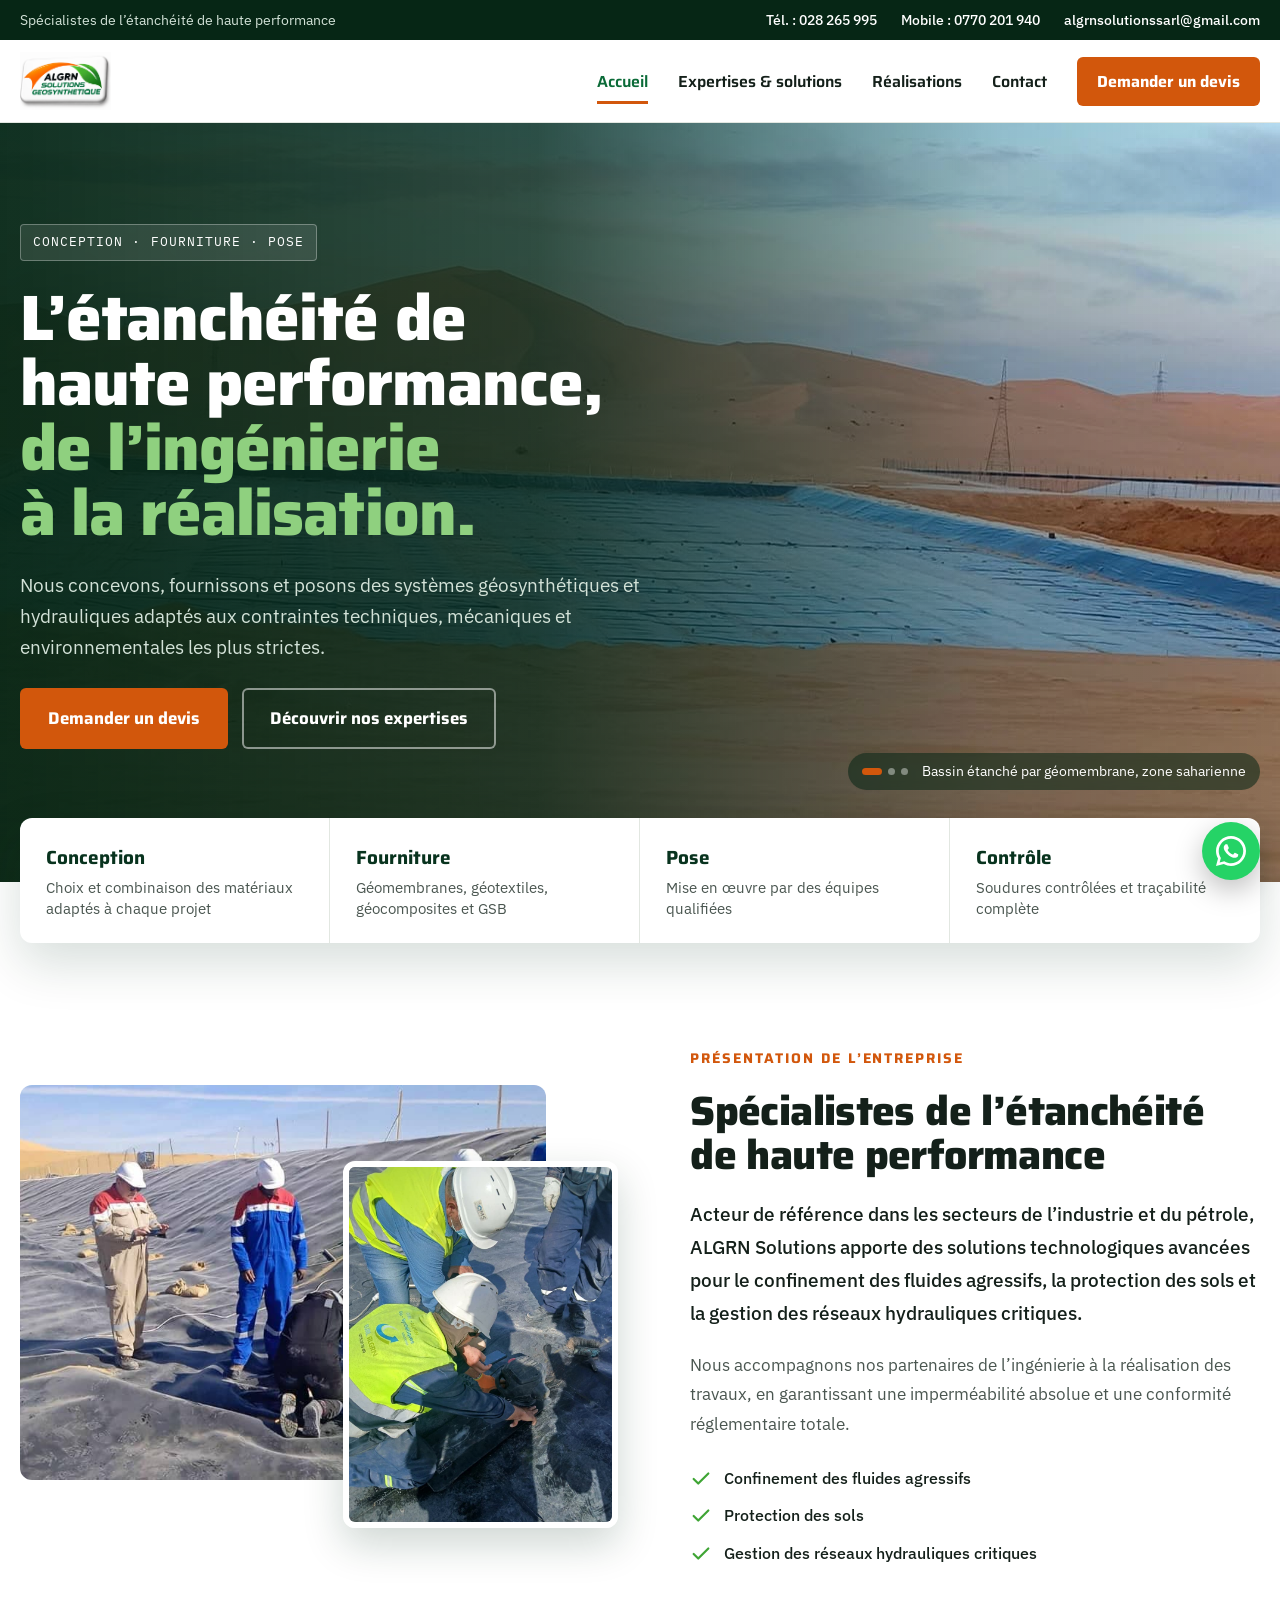
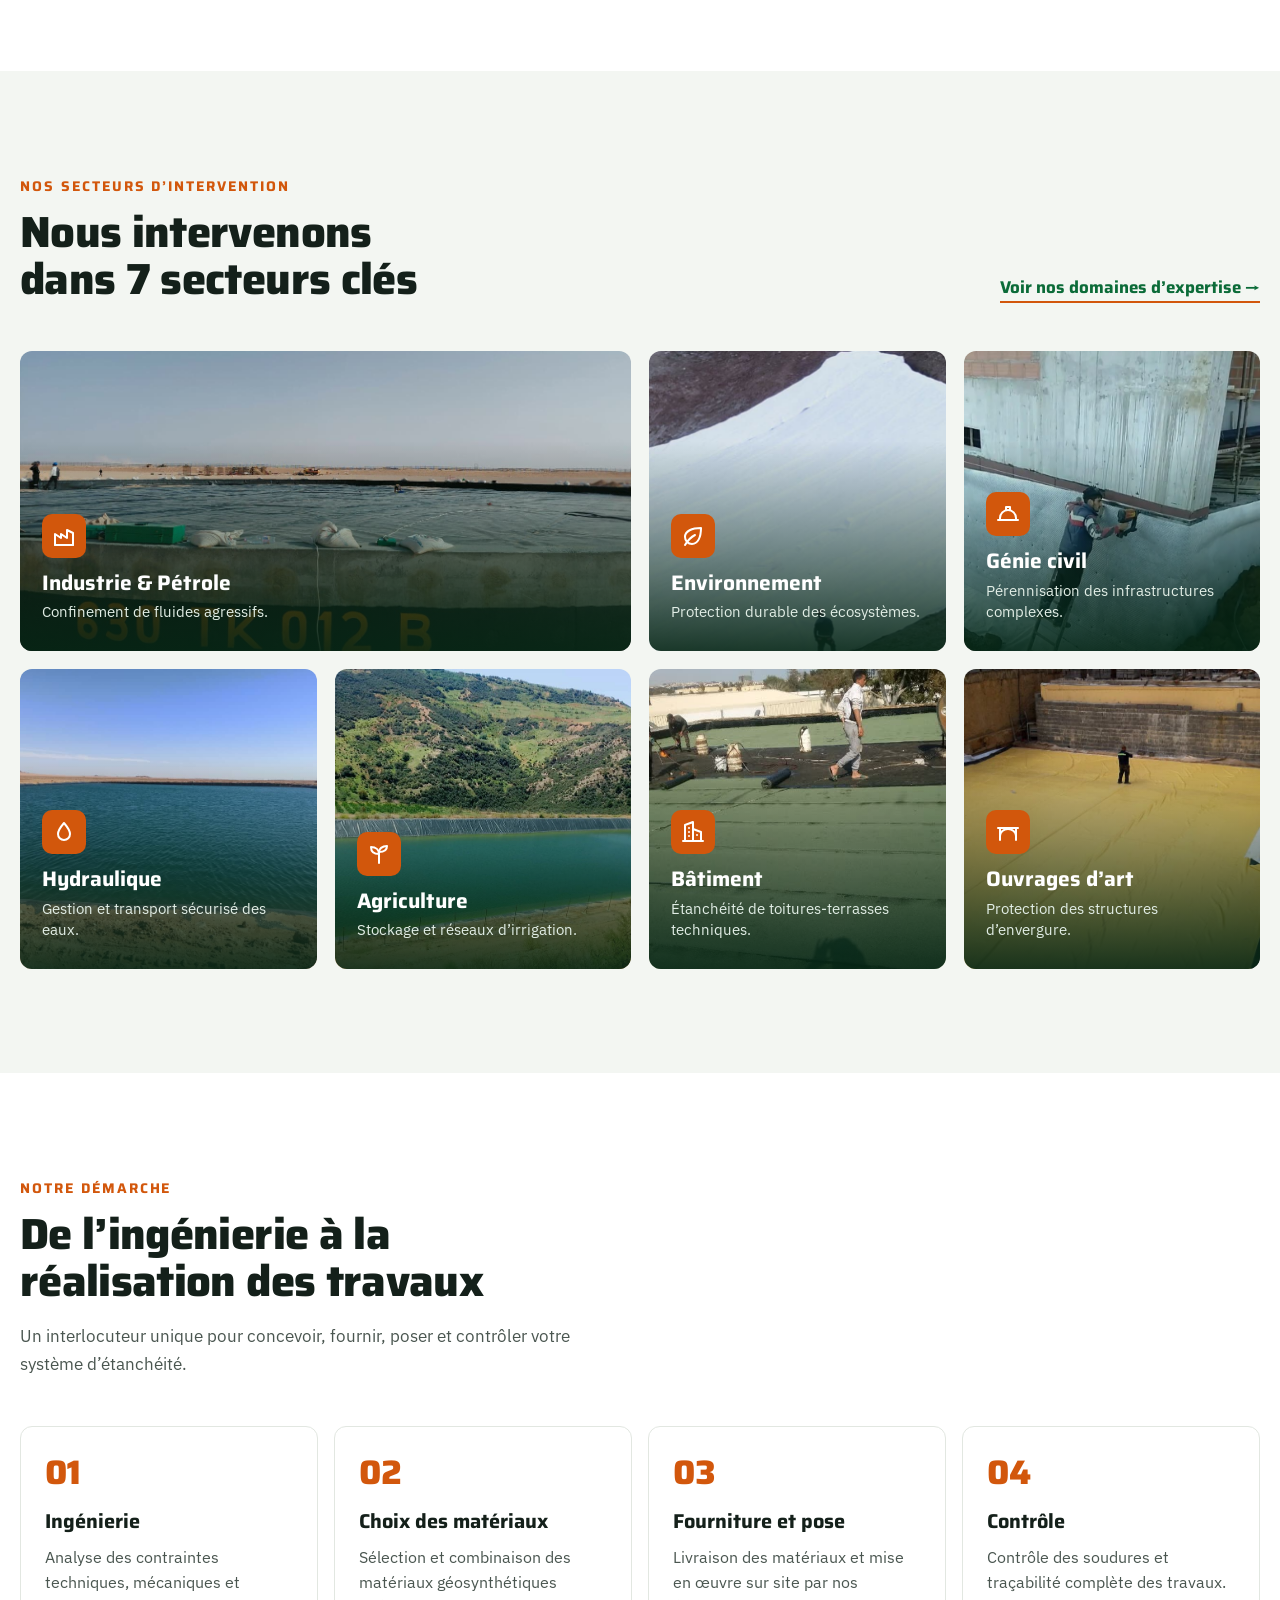
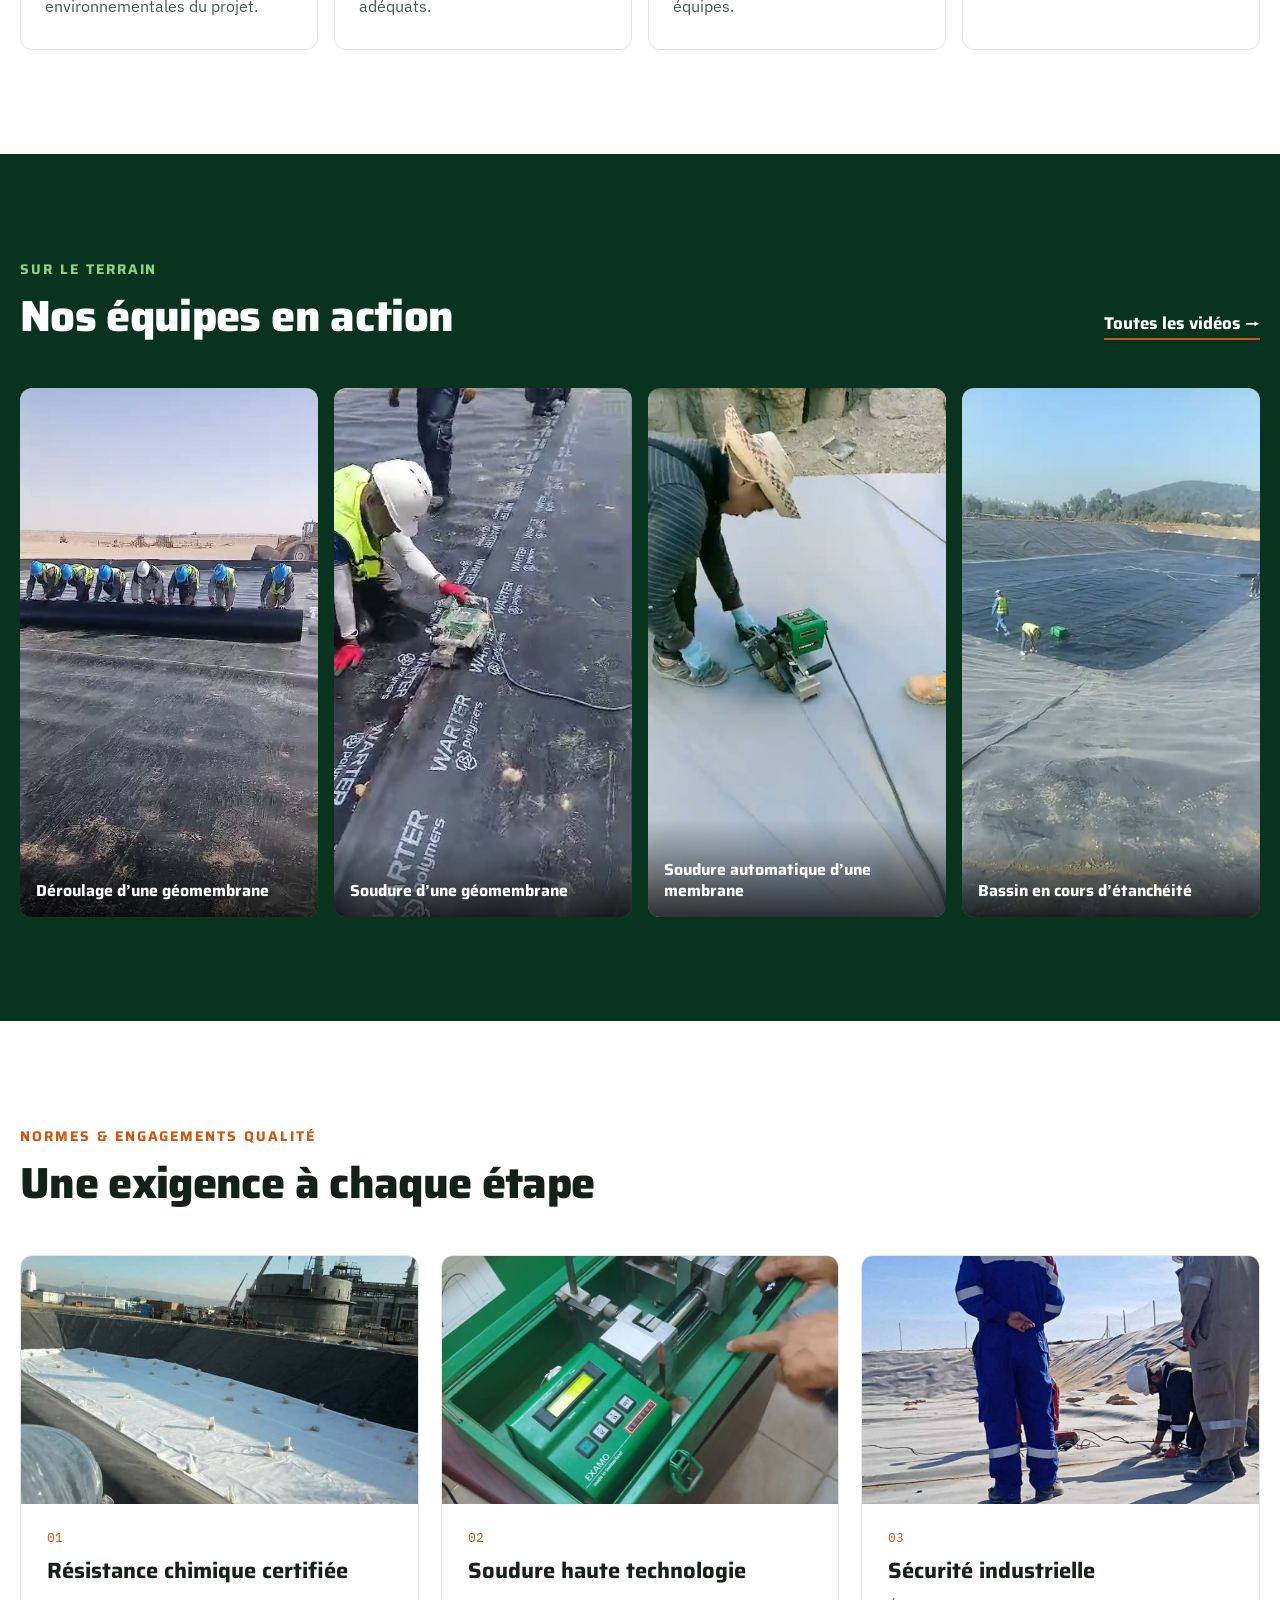
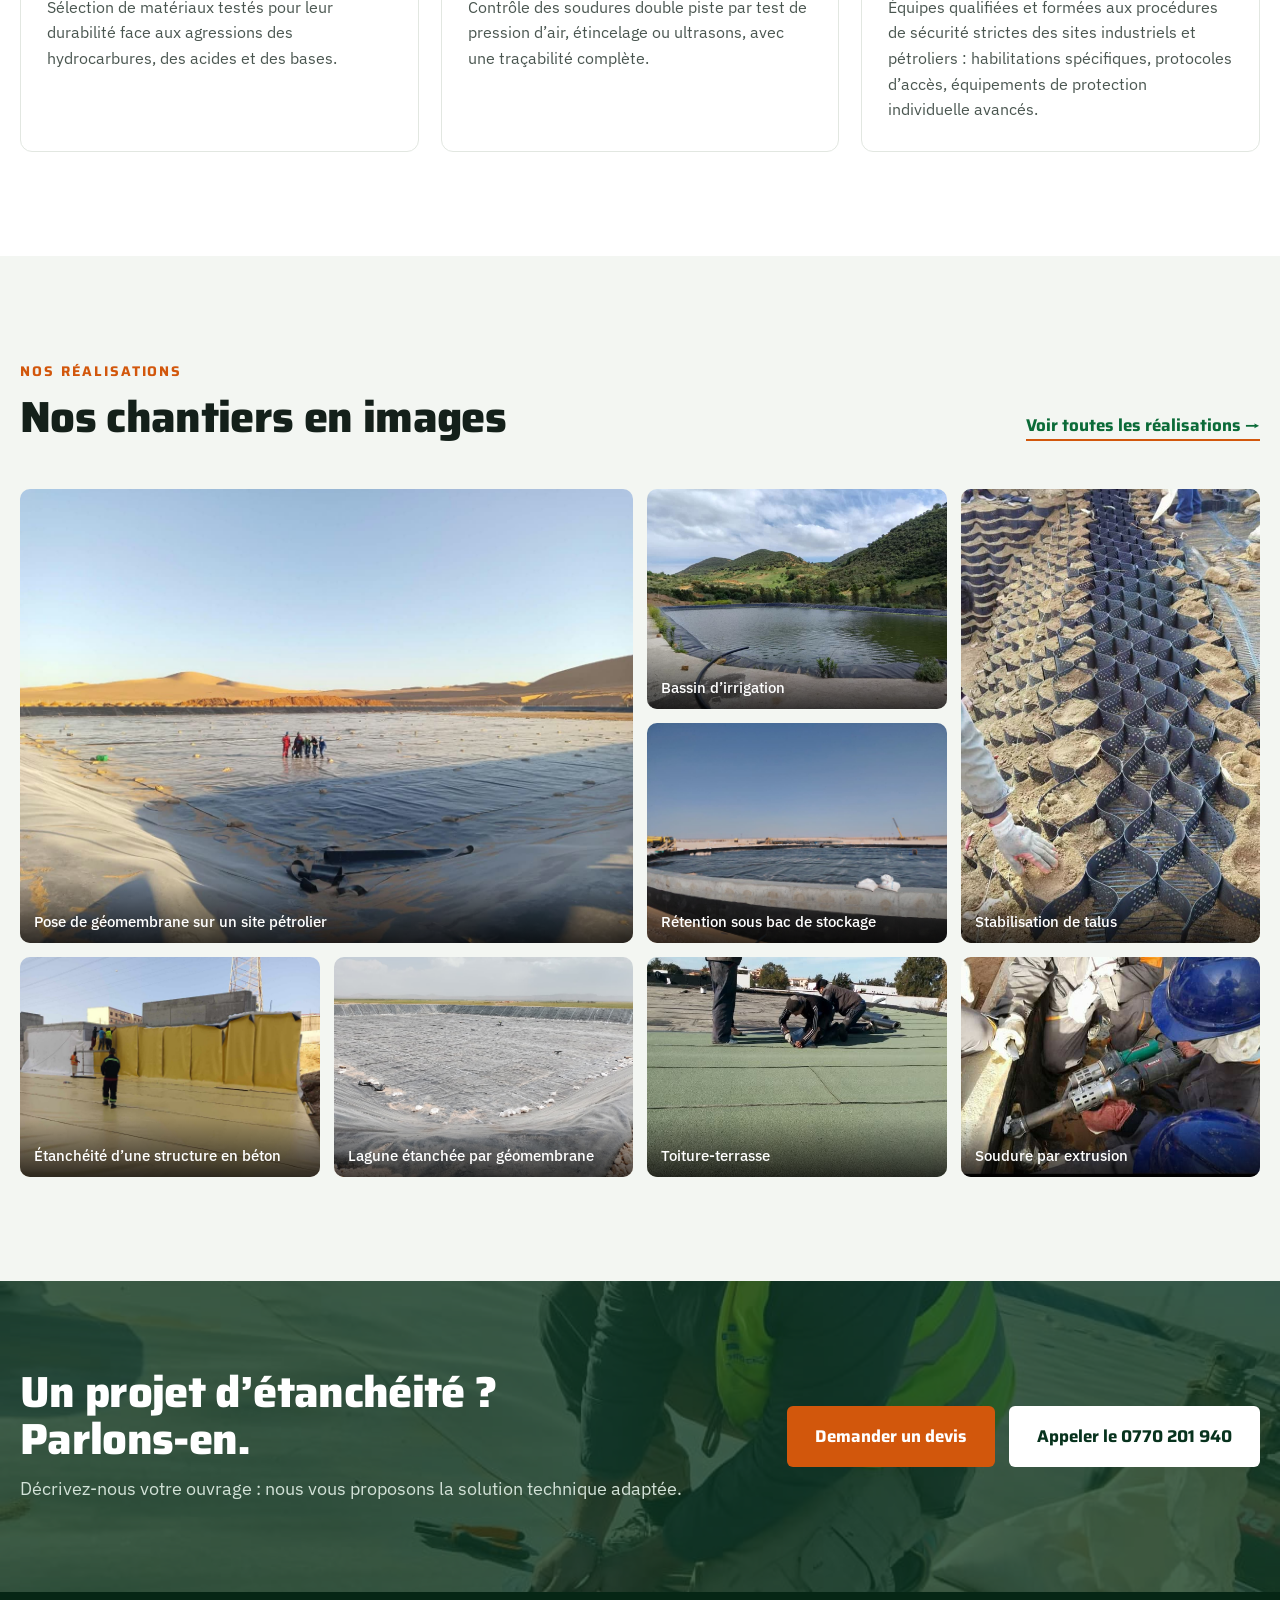
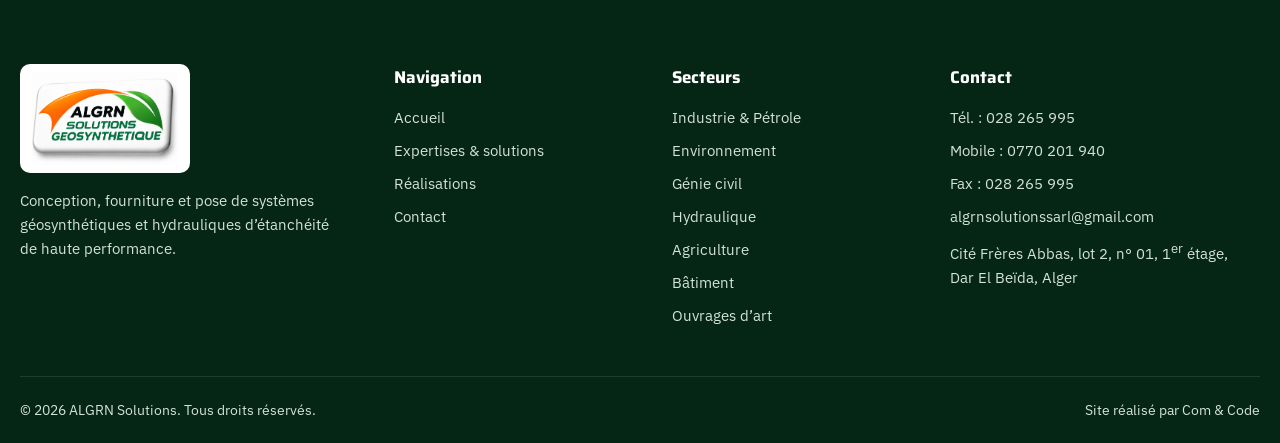
==== commit 50babfe8: "Restore the previous forest-green design and refine it. Reverts the technical-notebook redesign (5fe" ====
--- a/index.html
+++ b/index.html
@@ -8,7 +8,7 @@
   <link rel="icon" href="images/logo.png">
   <link rel="preconnect" href="https://fonts.googleapis.com">
   <link rel="preconnect" href="https://fonts.gstatic.com" crossorigin>
-  <link href="https://fonts.googleapis.com/css2?family=Newsreader:ital,opsz,wght@0,6..72,400;0,6..72,500;1,6..72,400;1,6..72,500&family=Public+Sans:wght@400;500;600&display=swap" rel="stylesheet">
+  <link href="https://fonts.googleapis.com/css2?family=IBM+Plex+Mono:wght@400;500&family=IBM+Plex+Sans:wght@400;500;600&family=Saira:wght@600;700;800&display=swap" rel="stylesheet">
   <link rel="stylesheet" href="css/style.css">
 </head>
 <body>
@@ -26,107 +26,152 @@
   <header class="site-header">
     <div class="wrap">
       <a class="logo" href="index.html"><img src="images/logo.png" alt="ALGRN Solutions Géosynthétique" width="1574" height="1000"></a>
-      <button class="nav-toggle" type="button" aria-expanded="false" aria-controls="nav">Menu</button>
-      <nav class="nav" id="nav" aria-label="Navigation principale">
-        <a href="index.html" aria-current="page">Accueil</a>
+      <button class="nav-toggle" type="button" aria-expanded="false" aria-label="Ouvrir le menu"><span></span><span></span><span></span></button>
+      <nav class="nav" aria-label="Navigation principale">
+        <a href="index.html" class="is-active">Accueil</a>
         <a href="solutions.html">Expertises &amp; solutions</a>
         <a href="realisations.html">Réalisations</a>
         <a href="contact.html">Contact</a>
-        <a class="btn btn-orange" href="contact.html#devis">Demander un devis</a>
+        <a class="btn btn-accent" href="contact.html#devis">Demander un devis</a>
       </nav>
     </div>
   </header>
 
   <main>
     <section class="hero">
-      <div class="wrap hero-grid">
+      <div class="hero-slides" aria-hidden="true">
+        <img class="bg is-active" src="images/photos/hero-bassin-desert.jpg" alt="" data-caption="Bassin étanché par géomembrane, zone saharienne">
+        <img class="bg" src="images/photos/retention-bac-stockage-3.jpg" alt="" loading="lazy" data-caption="Rétention sous bac de stockage, site pétrolier">
+        <img class="bg" src="images/photos/bassin-irrigation-collines.jpg" alt="" loading="lazy" data-caption="Bassin d’irrigation étanché par géomembrane">
+      </div>
+      <div class="hero-caption"><span class="hero-dots"><i class="is-active"></i><i></i><i></i></span><span class="hero-cap-text">Bassin étanché par géomembrane, zone saharienne</span></div>
+      <div class="wrap">
         <div class="hero-copy">
-          <span class="label">Étanchéité · Géosynthétiques · Hydraulique</span>
-          <h1 class="h1">L’étanchéité de haute performance, <em>de l’ingénierie à la réalisation.</em></h1>
+          <span class="badge">Conception · Fourniture · Pose</span>
+          <h1 class="display">L’étanchéité de haute performance, <em>de l’ingénierie à la réalisation.</em></h1>
           <p>Nous concevons, fournissons et posons des systèmes géosynthétiques et hydrauliques adaptés aux contraintes techniques, mécaniques et environnementales les plus strictes.</p>
-          <div class="actions">
-            <a class="btn btn-orange" href="contact.html#devis">Demander un devis</a>
-            <a class="btn btn-line" href="solutions.html">Nos expertises</a>
-          </div>
-        </div>
-        <figure>
-          <img src="images/photos/hero-bassin-desert.jpg" alt="Bassin étanché par géomembrane au pied des dunes, dans le Sahara algérien" width="1280" height="964">
-          <figcaption>Bassin étanché par géomembrane, zone saharienne.</figcaption>
-        </figure>
-      </div>
-      <div class="wrap">
-        <div class="strata" aria-hidden="true"><span class="water"></span><span class="pehd"></span><span class="geotex"></span><span class="sand"></span><span class="soil"></span></div>
-        <ul class="strata-legend">
-          <li><i style="background:var(--pehd)"></i>Géomembrane</li>
-          <li><i style="background:var(--geotex)"></i>Géotextile</li>
-          <li><i style="background:var(--sand)"></i>Support compacté</li>
-          <li><i style="background:var(--soil)"></i>Sol en place</li>
-        </ul>
-        <div class="claims">
-          <div><b>Conception</b><span>Choix et combinaison des matériaux adaptés à chaque projet.</span></div>
-          <div><b>Fourniture</b><span>Géomembranes, géotextiles, géocomposites et GSB.</span></div>
-          <div><b>Pose</b><span>Mise en œuvre par des équipes qualifiées.</span></div>
-          <div><b>Contrôle</b><span>Soudures contrôlées et traçabilité complète.</span></div>
-        </div>
-      </div>
-    </section>
+          <div class="hero-actions">
+            <a class="btn btn-accent btn-lg" href="contact.html#devis">Demander un devis</a>
+            <a class="btn btn-ghost btn-lg" href="solutions.html">Découvrir nos expertises</a>
+          </div>
+        </div>
+      </div>
+    </section>
+
+    <div class="hero-strip wrap">
+      <ul>
+        <li><strong>Conception</strong><span>Choix et combinaison des matériaux adaptés à chaque projet</span></li>
+        <li><strong>Fourniture</strong><span>Géomembranes, géotextiles, géocomposites et GSB</span></li>
+        <li><strong>Pose</strong><span>Mise en œuvre par des équipes qualifiées</span></li>
+        <li><strong>Contrôle</strong><span>Soudures contrôlées et traçabilité complète</span></li>
+      </ul>
+    </div>
 
     <section class="section">
-      <div class="wrap">
-        <div class="sec-head">
-          <div class="idx"><b>01</b><span class="label">Présentation</span></div>
-          <div class="main">
-            <div><h2 class="h2">Spécialistes de l’étanchéité de haute performance</h2></div>
-          </div>
-        </div>
-        <div class="intro-grid">
-          <p class="lead reveal">Acteur de référence dans les secteurs de l’industrie et du pétrole, ALGRN Solutions apporte des solutions technologiques avancées pour le confinement des fluides agressifs, la protection des sols et la gestion des réseaux hydrauliques critiques.</p>
-          <div class="reveal" style="display:grid;gap:20px">
-            <p class="prose">Nous accompagnons nos partenaires de l’ingénierie à la réalisation des travaux, en garantissant une imperméabilité absolue et une conformité réglementaire totale.</p>
-            <ul class="checks">
-              <li>Confinement des fluides agressifs</li>
-              <li>Protection des sols</li>
-              <li>Gestion des réseaux hydrauliques critiques</li>
-            </ul>
-          </div>
-        </div>
-        <div class="photo-row">
-          <figure class="reveal"><img src="images/photos/site-petrolier-controle.jpg" alt="Équipe contrôlant une soudure de géomembrane sur un site pétrolier saharien" loading="lazy"><figcaption>Contrôle d’une soudure sur un site pétrolier.</figcaption></figure>
-          <figure class="reveal"><img src="images/photos/controle-soudure.jpg" alt="Techniciens contrôlant une soudure de géomembrane" loading="lazy"><figcaption>Vérification d’une soudure.</figcaption></figure>
-          <figure class="reveal"><img src="images/photos/essai-soudure.jpg" alt="Essai de traction sur un échantillon de soudure" loading="lazy"><figcaption>Essai de traction sur échantillon.</figcaption></figure>
-        </div>
-      </div>
-    </section>
-
-    <section class="section section-alt" id="secteurs">
-      <div class="wrap">
-        <div class="sec-head">
-          <div class="idx"><b>02</b><span class="label">Secteurs</span></div>
-          <div class="main">
-            <div><h2 class="h2">Nous intervenons dans 7&nbsp;secteurs clés</h2></div>
-            <a class="link" href="solutions.html">Nos domaines d’expertise</a>
-          </div>
-        </div>
-        <ul class="index">
-          <li><a href="industrie-petrole.html"><span class="n">01</span><span class="t">Industrie &amp; Pétrole</span><span class="d">Confinement de fluides agressifs.</span><img src="images/photos/retention-bac-stockage.jpg" alt="" loading="lazy"><span class="arr" aria-hidden="true">→</span></a></li>
-          <li><a href="environnement.html"><span class="n">02</span><span class="t">Environnement</span><span class="d">Protection durable des écosystèmes.</span><img src="images/photos/talus-geotextile.jpg" alt="" loading="lazy"><span class="arr" aria-hidden="true">→</span></a></li>
-          <li><a href="genie-civil.html"><span class="n">03</span><span class="t">Génie civil</span><span class="d">Pérennisation des infrastructures complexes.</span><img src="images/photos/fondations-drainage.jpg" alt="" loading="lazy"><span class="arr" aria-hidden="true">→</span></a></li>
-          <li><a href="hydraulique.html"><span class="n">04</span><span class="t">Hydraulique</span><span class="d">Gestion et transport sécurisé des eaux.</span><img src="images/photos/bassin-eau-plaine.jpg" alt="" loading="lazy"><span class="arr" aria-hidden="true">→</span></a></li>
-          <li><a href="agriculture.html"><span class="n">05</span><span class="t">Agriculture</span><span class="d">Stockage et réseaux d’irrigation.</span><img src="images/photos/retenue-eau-irrigation.jpg" alt="" loading="lazy"><span class="arr" aria-hidden="true">→</span></a></li>
-          <li><a href="batiment.html"><span class="n">06</span><span class="t">Bâtiment</span><span class="d">Étanchéité de toitures-terrasses techniques.</span><img src="images/photos/toiture-terrasse.jpg" alt="" loading="lazy"><span class="arr" aria-hidden="true">→</span></a></li>
-          <li><a href="ouvrages-art.html"><span class="n">07</span><span class="t">Ouvrages d’art</span><span class="d">Protection des structures d’envergure.</span><img src="images/photos/ouvrage-enterre-pvc.jpg" alt="" loading="lazy"><span class="arr" aria-hidden="true">→</span></a></li>
-        </ul>
+      <div class="wrap intro">
+        <div class="intro-photos reveal">
+          <img class="main" src="images/photos/site-petrolier-controle.jpg" alt="Équipe en tenue de sécurité contrôlant une géomembrane sur un site pétrolier saharien" loading="lazy">
+          <img class="inset" src="images/photos/controle-soudure.jpg" alt="Techniciens contrôlant une soudure de géomembrane" loading="lazy">
+        </div>
+        <div class="intro-copy reveal">
+          <span class="eyebrow">Présentation de l’entreprise</span>
+          <h2 class="display">Spécialistes de l’étanchéité de haute performance</h2>
+          <p class="lead">Acteur de référence dans les secteurs de l’industrie et du pétrole, ALGRN Solutions apporte des solutions technologiques avancées pour le confinement des fluides agressifs, la protection des sols et la gestion des réseaux hydrauliques critiques.</p>
+          <p>Nous accompagnons nos partenaires de l’ingénierie à la réalisation des travaux, en garantissant une imperméabilité absolue et une conformité réglementaire totale.</p>
+          <ul class="checks">
+            <li><svg width="22" height="22" viewBox="0 0 24 24" fill="none" stroke="#3FA535" stroke-width="2.4" stroke-linecap="round" stroke-linejoin="round" aria-hidden="true"><path d="M20 6L9 17l-5-5"/></svg>Confinement des fluides agressifs</li>
+            <li><svg width="22" height="22" viewBox="0 0 24 24" fill="none" stroke="#3FA535" stroke-width="2.4" stroke-linecap="round" stroke-linejoin="round" aria-hidden="true"><path d="M20 6L9 17l-5-5"/></svg>Protection des sols</li>
+            <li><svg width="22" height="22" viewBox="0 0 24 24" fill="none" stroke="#3FA535" stroke-width="2.4" stroke-linecap="round" stroke-linejoin="round" aria-hidden="true"><path d="M20 6L9 17l-5-5"/></svg>Gestion des réseaux hydrauliques critiques</li>
+          </ul>
+        </div>
+      </div>
+    </section>
+
+    <section class="section bg-cream" id="secteurs">
+      <div class="wrap">
+        <div class="section-head">
+          <div>
+            <span class="eyebrow">Nos secteurs d’intervention</span>
+            <h2 class="display">Nous intervenons dans 7&nbsp;secteurs clés</h2>
+          </div>
+          <a class="link-more" href="solutions.html">Voir nos domaines d’expertise →</a>
+        </div>
+        <div class="sectors">
+          <a class="sector wide reveal" href="industrie-petrole.html">
+            <img src="images/photos/retention-bac-stockage.jpg" alt="Rétention sous bac de stockage étanchée par géomembrane" loading="lazy">
+            <div class="body">
+              <span class="ico"><svg width="24" height="24" viewBox="0 0 24 24" fill="none" stroke="#fff" stroke-width="2" stroke-linecap="round" stroke-linejoin="round" aria-hidden="true"><path d="M3 21V10l6 4v-4l6 4V6l6 3v12z"/><path d="M3 21h18"/></svg></span>
+              <strong>Industrie &amp; Pétrole</strong>
+              <span>Confinement de fluides agressifs.</span>
+              <span class="more-hint">Découvrir le secteur →</span>
+            </div>
+          </a>
+          <a class="sector reveal" href="environnement.html">
+            <img src="images/photos/talus-geotextile.jpg" alt="Pose de géotextile sur un grand talus" loading="lazy">
+            <div class="body">
+              <span class="ico"><svg width="24" height="24" viewBox="0 0 24 24" fill="none" stroke="#fff" stroke-width="2" stroke-linecap="round" stroke-linejoin="round" aria-hidden="true"><path d="M11 20A7 7 0 0 1 4 13c0-6 7-9 16-9 0 9-3 16-9 16z"/><path d="M4 21c3-5 6-8 10-10"/></svg></span>
+              <strong>Environnement</strong>
+              <span>Protection durable des écosystèmes.</span>
+              <span class="more-hint">Découvrir le secteur →</span>
+            </div>
+          </a>
+          <a class="sector reveal" href="genie-civil.html">
+            <img src="images/photos/fondations-drainage.jpg" alt="Pose d’une nappe de protection sur un mur de fondation" loading="lazy">
+            <div class="body">
+              <span class="ico"><svg width="24" height="24" viewBox="0 0 24 24" fill="none" stroke="#fff" stroke-width="2" stroke-linecap="round" stroke-linejoin="round" aria-hidden="true"><path d="M2 18h20"/><path d="M4 18v-2a8 8 0 0 1 16 0v2"/><path d="M10 8V5h4v3"/></svg></span>
+              <strong>Génie civil</strong>
+              <span>Pérennisation des infrastructures complexes.</span>
+              <span class="more-hint">Découvrir le secteur →</span>
+            </div>
+          </a>
+          <a class="sector reveal" href="hydraulique.html">
+            <img src="images/photos/bassin-eau-plaine.jpg" alt="Bassin de stockage d’eau étanché par géomembrane" loading="lazy">
+            <div class="body">
+              <span class="ico"><svg width="24" height="24" viewBox="0 0 24 24" fill="none" stroke="#fff" stroke-width="2" stroke-linecap="round" stroke-linejoin="round" aria-hidden="true"><path d="M12 3s6 7 6 11a6 6 0 0 1-12 0c0-4 6-11 6-11z"/></svg></span>
+              <strong>Hydraulique</strong>
+              <span>Gestion et transport sécurisé des eaux.</span>
+              <span class="more-hint">Découvrir le secteur →</span>
+            </div>
+          </a>
+          <a class="sector reveal" href="agriculture.html">
+            <img src="images/photos/retenue-eau-irrigation.jpg" alt="Retenue d’eau d’irrigation étanchée par géomembrane, entourée de collines" loading="lazy">
+            <div class="body">
+              <span class="ico"><svg width="24" height="24" viewBox="0 0 24 24" fill="none" stroke="#fff" stroke-width="2" stroke-linecap="round" stroke-linejoin="round" aria-hidden="true"><path d="M12 21v-9"/><path d="M12 12c0-4-3-7-8-7 0 5 3 7 8 7z"/><path d="M12 10c0-3 3-6 8-6 0 4-3 6-8 6z"/></svg></span>
+              <strong>Agriculture</strong>
+              <span>Stockage et réseaux d’irrigation.</span>
+              <span class="more-hint">Découvrir le secteur →</span>
+            </div>
+          </a>
+          <a class="sector reveal" href="batiment.html">
+            <img src="images/photos/toiture-terrasse.jpg" alt="Pose de membranes d’étanchéité sur une toiture-terrasse" loading="lazy">
+            <div class="body">
+              <span class="ico"><svg width="24" height="24" viewBox="0 0 24 24" fill="none" stroke="#fff" stroke-width="2" stroke-linecap="round" stroke-linejoin="round" aria-hidden="true"><path d="M4 21V5l8-3v19"/><path d="M12 9l8 3v9"/><path d="M2 21h20"/><path d="M8 8h.01M8 12h.01M8 16h.01M16 15h.01"/></svg></span>
+              <strong>Bâtiment</strong>
+              <span>Étanchéité de toitures-terrasses techniques.</span>
+              <span class="more-hint">Découvrir le secteur →</span>
+            </div>
+          </a>
+          <a class="sector reveal" href="ouvrages-art.html">
+            <img src="images/photos/radier-membrane-pvc-2.jpg" alt="Membrane d’étanchéité posée sur un grand radier" loading="lazy">
+            <div class="body">
+              <span class="ico"><svg width="24" height="24" viewBox="0 0 24 24" fill="none" stroke="#fff" stroke-width="2" stroke-linecap="round" stroke-linejoin="round" aria-hidden="true"><path d="M2 8h20"/><path d="M4 8v12M20 8v12"/><path d="M4 16a8 7 0 0 1 16 0"/></svg></span>
+              <strong>Ouvrages d’art</strong>
+              <span>Protection des structures d’envergure.</span>
+              <span class="more-hint">Découvrir le secteur →</span>
+            </div>
+          </a>
+        </div>
       </div>
     </section>
 
     <section class="section">
       <div class="wrap">
-        <div class="sec-head">
-          <div class="idx"><b>03</b><span class="label">Démarche</span></div>
-          <div class="main">
-            <div><h2 class="h2">De l’ingénierie à la réalisation des travaux</h2></div>
-            <p>Un interlocuteur unique pour concevoir, fournir, poser et contrôler votre système d’étanchéité.</p>
-          </div>
+        <div class="section-head">
+          <div>
+            <span class="eyebrow">Notre démarche</span>
+            <h2 class="display">De l’ingénierie à la réalisation des travaux</h2>
+          </div>
+          <p>Un interlocuteur unique pour concevoir, fournir, poser et contrôler votre système d’étanchéité.</p>
         </div>
         <ol class="steps">
           <li class="reveal"><strong>Ingénierie</strong><span>Analyse des contraintes techniques, mécaniques et environnementales du projet.</span></li>
@@ -137,36 +182,36 @@
       </div>
     </section>
 
-    <section class="section section-dark">
-      <div class="wrap">
-        <div class="sec-head">
-          <div class="idx"><b>04</b><span class="label">Sur le terrain</span></div>
-          <div class="main">
-            <div><h2 class="h2">Nos équipes <em>en action</em></h2></div>
-            <a class="link" href="realisations.html#videos">Toutes les vidéos</a>
-          </div>
+    <section class="section on-dark">
+      <div class="wrap">
+        <div class="section-head">
+          <div>
+            <span class="eyebrow">Sur le terrain</span>
+            <h2 class="display">Nos équipes en action</h2>
+          </div>
+          <a class="link-more" href="realisations.html#videos">Toutes les vidéos →</a>
         </div>
         <div class="reels">
           <figure class="reel reveal">
-            <video data-autoplay muted loop playsinline preload="none" poster="videos/deroulage-geomembrane.jpg" aria-label="Déroulage d’une géomembrane">
+            <video data-autoplay muted loop playsinline preload="none" poster="videos/deroulage-geomembrane.jpg" aria-label="Déroulage d’un rouleau de géomembrane par une équipe">
               <source src="videos/deroulage-geomembrane.mp4" type="video/mp4">
             </video>
             <figcaption>Déroulage d’une géomembrane</figcaption>
           </figure>
           <figure class="reel reveal">
-            <video data-autoplay muted loop playsinline preload="none" poster="videos/soudure-geomembrane.jpg" aria-label="Soudure d’une géomembrane">
+            <video data-autoplay muted loop playsinline preload="none" poster="videos/soudure-geomembrane.jpg" aria-label="Soudure d’une géomembrane sur chantier">
               <source src="videos/soudure-geomembrane.mp4" type="video/mp4">
             </video>
             <figcaption>Soudure d’une géomembrane</figcaption>
           </figure>
           <figure class="reel reveal">
-            <video data-autoplay muted loop playsinline preload="none" poster="videos/soudure-automatique.jpg" aria-label="Soudure automatique d’une membrane">
+            <video data-autoplay muted loop playsinline preload="none" poster="videos/soudure-automatique.jpg" aria-label="Soudure d’une membrane à l’aide d’une soudeuse automatique">
               <source src="videos/soudure-automatique.mp4" type="video/mp4">
             </video>
             <figcaption>Soudure automatique d’une membrane</figcaption>
           </figure>
           <figure class="reel reveal">
-            <video data-autoplay muted loop playsinline preload="none" poster="videos/bassin-geomembrane-collines.jpg" aria-label="Bassin en cours d’étanchéité">
+            <video data-autoplay muted loop playsinline preload="none" poster="videos/bassin-geomembrane-collines.jpg" aria-label="Bassin en cours d’étanchéité par géomembrane">
               <source src="videos/bassin-geomembrane-collines.mp4" type="video/mp4">
             </video>
             <figcaption>Bassin en cours d’étanchéité</figcaption>
@@ -177,61 +222,81 @@
 
     <section class="section">
       <div class="wrap">
-        <div class="sec-head">
-          <div class="idx"><b>05</b><span class="label">Qualité</span></div>
-          <div class="main">
-            <div><h2 class="h2">Normes &amp; engagements qualité</h2></div>
-          </div>
-        </div>
-        <div class="cols-3">
-          <article class="reveal"><img src="images/photos/bassin-industriel-geotextile.jpg" alt="Bassin en site industriel revêtu de géomembrane et de géotextile" loading="lazy"><h3 class="h3">Résistance chimique certifiée</h3><p>Sélection de matériaux testés pour leur durabilité face aux agressions des hydrocarbures, des acides et des bases.</p></article>
-          <article class="reveal"><img src="images/photos/soudure-extrusion.jpg" alt="Techniciens réalisant une soudure par extrusion" loading="lazy"><h3 class="h3">Soudure haute technologie</h3><p>Contrôle des soudures double piste par test de pression d’air, étincelage ou ultrasons, avec une traçabilité complète.</p></article>
-          <article class="reveal"><img src="images/photos/site-petrolier-soudure.jpg" alt="Technicien soudant une géomembrane, entouré d’agents d’un site pétrolier" loading="lazy"><h3 class="h3">Sécurité industrielle</h3><p>Équipes qualifiées et formées aux procédures de sécurité strictes des sites industriels et pétroliers&nbsp;: habilitations spécifiques, protocoles d’accès, équipements de protection individuelle avancés.</p></article>
-        </div>
-      </div>
-    </section>
-
-    <section class="section section-alt">
-      <div class="wrap">
-        <div class="sec-head">
-          <div class="idx"><b>06</b><span class="label">Réalisations</span></div>
-          <div class="main">
-            <div><h2 class="h2">Nos chantiers en images</h2></div>
-            <a class="link" href="realisations.html">Toutes les réalisations</a>
-          </div>
-        </div>
-        <div class="grid-preview">
-          <figure class="g-a reveal"><a href="realisations.html"><img src="images/photos/bourbier-petrolier-desert.jpg" alt="Équipe sur une géomembrane posée en zone désertique" loading="lazy"></a><figcaption>Pose de géomembrane sur un site pétrolier</figcaption></figure>
-          <figure class="g-b reveal"><a href="realisations.html"><img src="images/photos/stabilisation-talus.jpg" alt="Mise en place de géocellules sur un talus" loading="lazy"></a><figcaption>Stabilisation de talus</figcaption></figure>
-          <figure class="g-c reveal"><a href="realisations.html"><img src="images/photos/retention-bac-stockage-2.jpg" alt="Rétention sous bac de stockage étanchée par géomembrane" loading="lazy"></a><figcaption>Rétention sous bac de stockage</figcaption></figure>
-          <figure class="g-c reveal"><a href="realisations.html"><img src="images/photos/bassin-irrigation-collines.jpg" alt="Bassin d’irrigation étanché par géomembrane" loading="lazy"></a><figcaption>Bassin d’irrigation</figcaption></figure>
-          <figure class="g-c reveal"><a href="realisations.html"><img src="images/photos/ouvrage-enterre-pvc.jpg" alt="Membranes d’étanchéité posées sur un radier et des voiles en béton" loading="lazy"></a><figcaption>Étanchéité d’une structure en béton</figcaption></figure>
-        </div>
-      </div>
-    </section>
-
-    <section class="cta">
-      <div class="wrap">
-        <div class="copy">
-          <span class="label">Contact</span>
-          <h2 class="h2">Un projet d’étanchéité&nbsp;? Parlons-en.</h2>
+        <div class="section-head">
+          <div>
+            <span class="eyebrow">Normes &amp; engagements qualité</span>
+            <h2 class="display">Une exigence à chaque étape</h2>
+          </div>
+        </div>
+        <div>
+          <div class="expertise">
+            <article class="exp-card reveal">
+              <img src="images/photos/bassin-industriel-geotextile.jpg" alt="Bassin en site industriel revêtu de géomembrane et de géotextile" loading="lazy">
+              <div class="body">
+                <span class="num">01</span>
+                <h3>Résistance chimique certifiée</h3>
+                <p>Sélection de matériaux testés pour leur durabilité face aux agressions des hydrocarbures, des acides et des bases.</p>
+              </div>
+            </article>
+            <article class="exp-card reveal">
+              <img src="images/photos/essai-soudure.jpg" alt="Essai de traction sur un échantillon de soudure" loading="lazy">
+              <div class="body">
+                <span class="num">02</span>
+                <h3>Soudure haute technologie</h3>
+                <p>Contrôle des soudures double piste par test de pression d’air, étincelage ou ultrasons, avec une traçabilité complète.</p>
+              </div>
+            </article>
+            <article class="exp-card reveal">
+              <img src="images/photos/site-petrolier-soudure.jpg" alt="Technicien soudant une géomembrane sous la supervision d’agents d’un site pétrolier" loading="lazy">
+              <div class="body">
+                <span class="num">03</span>
+                <h3>Sécurité industrielle</h3>
+                <p>Équipes qualifiées et formées aux procédures de sécurité strictes des sites industriels et pétroliers&nbsp;: habilitations spécifiques, protocoles d’accès, équipements de protection individuelle avancés.</p>
+              </div>
+            </article>
+          </div>
+        </div>
+      </div>
+    </section>
+
+    <section class="section bg-cream">
+      <div class="wrap">
+        <div class="section-head">
+          <div>
+            <span class="eyebrow">Nos réalisations</span>
+            <h2 class="display">Nos chantiers en images</h2>
+          </div>
+          <a class="link-more" href="realisations.html">Voir toutes les réalisations →</a>
+        </div>
+        <div class="gallery gallery-preview">
+          <figure class="big reveal"><a href="realisations.html"><img src="images/photos/bourbier-petrolier-desert.jpg" alt="Équipe sur une géomembrane posée en zone désertique" loading="lazy"></a><figcaption>Pose de géomembrane sur un site pétrolier</figcaption></figure>
+          <figure class="reveal"><a href="realisations.html"><img src="images/photos/bassin-irrigation-collines.jpg" alt="Bassin d’irrigation étanché par géomembrane" loading="lazy"></a><figcaption>Bassin d’irrigation</figcaption></figure>
+          <figure class="tall reveal"><a href="realisations.html"><img src="images/photos/stabilisation-talus.jpg" alt="Mise en place de géocellules sur un talus" loading="lazy"></a><figcaption>Stabilisation de talus</figcaption></figure>
+          <figure class="reveal"><a href="realisations.html"><img src="images/photos/retention-bac-stockage-2.jpg" alt="Rétention sous bac de stockage étanchée par géomembrane" loading="lazy"></a><figcaption>Rétention sous bac de stockage</figcaption></figure>
+          <figure class="reveal"><a href="realisations.html"><img src="images/photos/ouvrage-enterre-pvc.jpg" alt="Membranes d’étanchéité posées sur un radier et des voiles en béton" loading="lazy"></a><figcaption>Étanchéité d’une structure en béton</figcaption></figure>
+          <figure class="reveal"><a href="realisations.html"><img src="images/photos/lagunage-geomembrane.jpg" alt="Lagune revêtue de géomembrane" loading="lazy"></a><figcaption>Lagune étanchée par géomembrane</figcaption></figure>
+          <figure class="reveal"><a href="realisations.html"><img src="images/photos/toiture-terrasse-2.jpg" alt="Pose de membranes sur une toiture-terrasse" loading="lazy"></a><figcaption>Toiture-terrasse</figcaption></figure>
+          <figure class="reveal"><a href="realisations.html"><img src="images/photos/soudure-extrusion.jpg" alt="Techniciens réalisant une soudure par extrusion" loading="lazy"></a><figcaption>Soudure par extrusion</figcaption></figure>
+        </div>
+      </div>
+    </section>
+
+    <section class="cta-band">
+      <img class="bg" src="images/photos/soudure-geomembrane.jpg" alt="" loading="lazy">
+      <div class="wrap">
+        <div>
+          <h2 class="display">Un projet d’étanchéité&nbsp;? Parlons-en.</h2>
           <p>Décrivez-nous votre ouvrage&nbsp;: nous vous proposons la solution technique adaptée.</p>
-          <div class="actions">
-            <a class="btn btn-orange" href="contact.html#devis">Demander un devis</a>
-            <a class="btn btn-line" href="realisations.html">Voir nos réalisations</a>
-          </div>
-        </div>
-        <div class="contact-lines">
-          <a href="tel:+213770201940"><small>Mobile</small><b>0770 201 940</b></a>
-          <a href="tel:+21328265995"><small>Téléphone</small><b>028 265 995</b></a>
-          <a href="mailto:algrnsolutionssarl@gmail.com"><small>E-mail</small><b>algrnsolutionssarl@gmail.com</b></a>
+        </div>
+        <div class="cta-actions">
+          <a class="btn btn-accent btn-lg" href="contact.html#devis">Demander un devis</a>
+          <a class="btn btn-white btn-lg" href="tel:+213770201940">Appeler le 0770 201 940</a>
         </div>
       </div>
     </section>
   </main>
 
   <footer class="site-footer">
-    <div class="strata" aria-hidden="true"><span class="water"></span><span class="pehd"></span><span class="geotex"></span><span class="sand"></span><span class="soil"></span></div>
     <div class="wrap grid">
       <div class="brand">
         <img src="images/logo.png" alt="ALGRN Solutions Géosynthétique" loading="lazy">
@@ -269,7 +334,7 @@
     </div>
   </footer>
 
-  <a class="wa-float" href="https://wa.me/213770201940" aria-label="Nous écrire sur WhatsApp"><svg width="20" height="20" viewBox="0 0 24 24" fill="currentColor" aria-hidden="true"><path d="M17.5 14.4c-.3-.1-1.7-.8-2-.9-.3-.1-.5-.1-.7.1-.2.3-.8.9-.9 1.1-.2.2-.3.2-.6.1-.3-.1-1.2-.5-2.3-1.4-.9-.8-1.4-1.7-1.6-2-.2-.3 0-.5.1-.6l.4-.5c.1-.2.2-.3.3-.5.1-.2 0-.4 0-.5l-.9-2.2c-.2-.6-.5-.5-.7-.5h-.6c-.2 0-.5.1-.8.4-.3.3-1 1-1 2.4s1 2.8 1.2 3c.1.2 2 3.1 4.9 4.3.7.3 1.2.5 1.6.6.7.2 1.3.2 1.8.1.6-.1 1.7-.7 1.9-1.4.2-.7.2-1.3.2-1.4-.1-.1-.3-.2-.6-.3zM12 21.8c-1.8 0-3.5-.5-5-1.4l-.4-.2-3.7 1 1-3.6-.2-.4C2.7 15.6 2.2 13.8 2.2 12 2.2 6.6 6.6 2.2 12 2.2S21.8 6.6 21.8 12 17.4 21.8 12 21.8zM12 0C5.4 0 0 5.4 0 12c0 2.1.6 4.2 1.6 6L0 24l6.2-1.6c1.8 1 3.8 1.5 5.8 1.5 6.6 0 12-5.4 12-12S18.6 0 12 0z"/></svg><span>WhatsApp</span></a>
+  <a class="wa-float" href="https://wa.me/213770201940" aria-label="Nous écrire sur WhatsApp"><svg width="30" height="30" viewBox="0 0 24 24" fill="#fff" aria-hidden="true"><path d="M17.5 14.4c-.3-.1-1.7-.8-2-.9-.3-.1-.5-.1-.7.1-.2.3-.8.9-.9 1.1-.2.2-.3.2-.6.1-.3-.1-1.2-.5-2.3-1.4-.9-.8-1.4-1.7-1.6-2-.2-.3 0-.5.1-.6l.4-.5c.1-.2.2-.3.3-.5.1-.2 0-.4 0-.5l-.9-2.2c-.2-.6-.5-.5-.7-.5h-.6c-.2 0-.5.1-.8.4-.3.3-1 1-1 2.4s1 2.8 1.2 3c.1.2 2 3.1 4.9 4.3.7.3 1.2.5 1.6.6.7.2 1.3.2 1.8.1.6-.1 1.7-.7 1.9-1.4.2-.7.2-1.3.2-1.4-.1-.1-.3-.2-.6-.3zM12 21.8c-1.8 0-3.5-.5-5-1.4l-.4-.2-3.7 1 1-3.6-.2-.4C2.7 15.6 2.2 13.8 2.2 12 2.2 6.6 6.6 2.2 12 2.2S21.8 6.6 21.8 12 17.4 21.8 12 21.8zM12 0C5.4 0 0 5.4 0 12c0 2.1.6 4.2 1.6 6L0 24l6.2-1.6c1.8 1 3.8 1.5 5.8 1.5 6.6 0 12-5.4 12-12S18.6 0 12 0z"/></svg></a>
 
   <script src="js/main.js"></script>
 </body>
--- a/css/style.css
+++ b/css/style.css
@@ -1,679 +1,965 @@
-/* ALGRN Solutions — feuille de style
-   Direction : cahier technique de chantier. Papier sable, encre, filets fins,
-   serif éditorial, couches de matériaux comme signature graphique. */
-
 :root {
-  --paper: #F4F0E6;
-  --paper-2: #EAE4D4;
-  --white: #FFFDF8;
-  --ink: #1A1D19;
-  --ink-2: #4B5048;
-  --ink-3: #6F7369;
-  --line: #D6CDB8;
-  --line-strong: #1A1D19;
-  --green: #1E5B39;
-  --green-deep: #13301F;
-  --green-soft: #DCE6D6;
-  --orange: #D2601A;
-  --pehd: #1D1F1C;
-  --geotex: #E7E3D8;
-  --sand: #CDB689;
-  --soil: #8B6A43;
-  --serif: "Newsreader", "Georgia", serif;
-  --sans: "Public Sans", system-ui, sans-serif;
-  --gutter: clamp(16px, 4vw, 40px);
-  --max: 1240px;
+  --ink: #14201A;
+  --forest: #08331E;
+  --forest-deep: #062615;
+  --green: #0B6B38;
+  --leaf: #3FA535;
+  --mint: #8FD07F;
+  --accent: #D2570C;
+  --accent-soft: #FBE9DD;
+  --cream: #F3F6F2;
+  --paper: #FFFFFF;
+  --muted: #4A5650;
+  --line: #E2E7E1;
+  --on-dark: #D3E2D8;
+  --radius: 12px;
 }
 
 *,
 *::before,
 *::after { box-sizing: border-box; }
 
-html { scroll-behavior: smooth; -webkit-text-size-adjust: 100%; }
+html { scroll-behavior: smooth; }
 
 body {
   margin: 0;
+  color: var(--ink);
   background: var(--paper);
-  color: var(--ink);
-  font-family: var(--sans);
-  font-size: 17px;
+  font-family: "IBM Plex Sans", system-ui, sans-serif;
+  font-size: 16px;
   line-height: 1.6;
   -webkit-font-smoothing: antialiased;
 }
 
-img, video { display: block; max-width: 100%; }
-a { color: inherit; }
-button { font: inherit; color: inherit; }
-sup { line-height: 0; }
-
-:where(a, button, summary, input, select, textarea):focus-visible {
-  outline: 2px solid var(--orange);
-  outline-offset: 3px;
-}
-
-.wrap { width: min(var(--max), 100% - 2 * var(--gutter)); margin-inline: auto; }
-.nowrap { white-space: nowrap; }
-
-/* ——— Typographie ——— */
-h1, h2, h3 { margin: 0; font-weight: 500; }
-.h1 {
-  font-family: var(--serif);
-  font-weight: 500;
-  font-size: clamp(42px, 6vw, 84px);
-  line-height: 1.02;
-  letter-spacing: -0.025em;
-  text-wrap: balance;
-}
-.h1 em, .h2 em { font-style: italic; color: var(--green); }
-.h2 {
-  font-family: var(--serif);
-  font-weight: 500;
-  font-size: clamp(32px, 4vw, 54px);
-  line-height: 1.06;
-  letter-spacing: -0.02em;
-  text-wrap: balance;
-}
-.h3 {
-  font-family: var(--serif);
-  font-weight: 500;
-  font-size: clamp(24px, 2.2vw, 30px);
-  line-height: 1.15;
-  letter-spacing: -0.01em;
-}
-.label {
-  font-family: var(--sans);
-  font-size: 12.5px;
-  font-weight: 600;
+img, video { max-width: 100%; display: block; }
+a { color: var(--green); }
+button { font: inherit; }
+
+.wrap {
+  width: min(1240px, calc(100% - 40px));
+  margin-inline: auto;
+}
+
+.eyebrow {
+  display: inline-block;
+  font-family: "Saira", sans-serif;
+  font-weight: 700;
+  font-size: 14px;
   letter-spacing: 0.14em;
   text-transform: uppercase;
-  color: var(--ink-3);
-}
-.lead {
-  font-family: var(--serif);
-  font-size: clamp(22px, 2.2vw, 28px);
-  line-height: 1.4;
-  letter-spacing: -0.005em;
+  color: var(--accent);
+}
+.on-dark .eyebrow { color: var(--mint); }
+
+.display {
   margin: 0;
-}
-p { margin: 0; }
-.prose { display: grid; gap: 18px; color: var(--ink-2); max-width: 62ch; }
-
-/* ——— Boutons et liens ——— */
-.btn {
-  display: inline-flex;
-  align-items: center;
-  gap: 12px;
-  padding: 15px 22px;
-  border: 1px solid var(--ink);
-  background: var(--ink);
-  color: var(--white);
-  text-decoration: none;
-  font-weight: 600;
-  font-size: 15.5px;
-  letter-spacing: 0.01em;
-  border-radius: 2px;
-  transition: background 0.2s ease, color 0.2s ease, border-color 0.2s ease;
-  cursor: pointer;
-}
-.btn::after { content: "→"; transition: transform 0.2s ease; }
-.btn:hover::after { transform: translateX(3px); }
-.btn:hover { background: var(--green); border-color: var(--green); }
-.btn-orange { background: var(--orange); border-color: var(--orange); }
-.btn-orange:hover { background: #B44F12; border-color: #B44F12; }
-.btn-line { background: transparent; color: var(--ink); }
-.btn-line:hover { background: var(--ink); color: var(--white); border-color: var(--ink); }
-
-.link {
-  display: inline-flex;
-  gap: 10px;
-  align-items: baseline;
-  font-weight: 600;
-  text-decoration: none;
-  border-bottom: 1px solid currentColor;
-  padding-bottom: 2px;
-}
-.link::after { content: "→"; transition: transform 0.2s ease; }
-.link:hover::after { transform: translateX(3px); }
-
-/* ——— En-tête ——— */
-.topbar { border-bottom: 1px solid var(--line); font-size: 13.5px; color: var(--ink-2); }
-.topbar .wrap { display: flex; flex-wrap: wrap; justify-content: space-between; gap: 6px 24px; padding: 8px 0; }
-.topbar .links { display: flex; flex-wrap: wrap; gap: 4px 22px; }
-.topbar a { text-decoration: none; }
-.topbar a:hover { color: var(--green); }
+  font-family: "Saira", sans-serif;
+  font-weight: 800;
+  line-height: 1.08;
+  letter-spacing: -0.015em;
+  text-wrap: balance;
+}
+
+.section { padding: 104px 0; }
+.section-head {
+  display: flex;
+  flex-wrap: wrap;
+  gap: 18px 48px;
+  align-items: flex-end;
+  justify-content: space-between;
+  margin-bottom: 48px;
+}
+.section-head > div { display: flex; flex-direction: column; gap: 12px; max-width: 720px; }
+.section-head h2 { font-size: clamp(30px, 3.4vw, 46px); }
+.section-head p { margin: 0; color: var(--muted); font-size: 17px; max-width: 560px; }
+.on-dark .section-head p { color: var(--on-dark); }
+
+.bg-cream { background: var(--cream); }
+.on-dark { background: var(--forest); color: #fff; }
+
+/* ——— Topbar & header ——— */
+.topbar {
+  background: var(--forest-deep);
+  color: var(--on-dark);
+  font-size: 14px;
+}
+.topbar .wrap {
+  padding: 9px 0;
+  display: flex;
+  flex-wrap: wrap;
+  gap: 6px 26px;
+  justify-content: space-between;
+  align-items: center;
+}
+.topbar .links { display: flex; flex-wrap: wrap; gap: 6px 24px; }
+.topbar a { color: #fff; text-decoration: none; font-weight: 500; }
+.topbar a:hover { color: var(--mint); }
 
 .site-header {
+  background: #fff;
   position: sticky;
   top: 0;
   z-index: 50;
-  background: rgba(244, 240, 230, 0.96);
-  backdrop-filter: blur(6px);
-  border-bottom: 1px solid var(--line);
-}
-.site-header .wrap { display: flex; align-items: center; justify-content: space-between; gap: 24px; padding: 10px 0; }
-.logo img { height: 54px; width: auto; mix-blend-mode: multiply; }
-.nav { display: flex; align-items: center; gap: 30px; font-size: 15.5px; font-weight: 500; }
-.nav a { text-decoration: none; padding: 8px 0; border-bottom: 1px solid transparent; }
-.nav a:hover { border-bottom-color: var(--ink); }
-.nav a[aria-current="page"] { border-bottom: 2px solid var(--orange); }
-.nav .btn { padding: 11px 18px; }
-.nav .btn:hover { border-bottom-color: #B44F12; }
+  box-shadow: 0 1px 0 var(--line);
+}
+.site-header .wrap {
+  padding: 12px 0;
+  display: flex;
+  gap: 16px 40px;
+  align-items: center;
+  justify-content: space-between;
+}
+.logo img { height: 58px; width: auto; mix-blend-mode: multiply; }
+.nav {
+  display: flex;
+  gap: 4px 30px;
+  align-items: center;
+  font-family: "Saira", sans-serif;
+  font-weight: 600;
+  font-size: 16px;
+}
+.nav a { color: var(--ink); text-decoration: none; padding: 10px 0; }
+.nav a:hover { color: var(--green); }
+.nav a.is-active { color: var(--green); box-shadow: inset 0 -3px 0 var(--accent); }
+.nav .btn { padding: 12px 20px; box-shadow: none; color: #fff; }
+.nav .btn:hover { color: #fff; }
 .nav-toggle {
   display: none;
-  border: 1px solid var(--ink);
-  background: transparent;
-  padding: 10px 14px;
-  font-size: 13.5px;
-  font-weight: 600;
+  width: 46px;
+  height: 46px;
+  border: 1px solid var(--line);
+  background: #fff;
+  border-radius: 8px;
+  cursor: pointer;
+  align-items: center;
+  justify-content: center;
+  flex-direction: column;
+  gap: 5px;
+}
+.nav-toggle span { display: block; width: 20px; height: 2px; background: var(--ink); }
+
+/* ——— Buttons ——— */
+.btn {
+  display: inline-flex;
+  align-items: center;
+  justify-content: center;
+  gap: 10px;
+  text-decoration: none;
+  font-family: "Saira", sans-serif;
+  font-weight: 700;
+  font-size: 16px;
+  padding: 15px 24px;
+  border-radius: 6px;
+  border: 0;
+  cursor: pointer;
+  transition: transform 0.15s ease, filter 0.15s ease;
+}
+.btn:hover { transform: translateY(-1px); filter: brightness(1.06); }
+.btn-accent { background: var(--accent); color: #fff; }
+.btn-white { background: #fff; color: var(--forest); }
+.btn-forest { background: var(--forest); color: #fff; }
+.btn-ghost { background: transparent; color: #fff; box-shadow: inset 0 0 0 2px rgba(255,255,255,0.5); }
+.btn-lg { font-size: 17px; padding: 17px 28px; }
+
+:where(a, button, summary):focus-visible {
+  outline: 3px solid var(--mint);
+  outline-offset: 3px;
+}
+
+/* ——— Hero ——— */
+.hero {
+  position: relative;
+  min-height: min(760px, 92vh);
+  display: flex;
+  align-items: center;
+  overflow: hidden;
+  background: var(--forest);
+}
+.hero .bg {
+  position: absolute;
+  inset: 0;
+  width: 100%;
+  height: 100%;
+  object-fit: cover;
+  object-position: 50% 55%;
+  animation: hero-zoom 18s ease-out both;
+}
+@keyframes hero-zoom { from { transform: scale(1.08); } to { transform: scale(1); } }
+.hero::after {
+  content: "";
+  position: absolute;
+  inset: 0;
+  background: linear-gradient(90deg, rgba(6,38,21,0.94) 0%, rgba(6,38,21,0.78) 42%, rgba(6,38,21,0.2) 78%, rgba(6,38,21,0.05) 100%);
+}
+.hero .wrap { position: relative; z-index: 1; padding: 88px 0 120px; }
+.hero-copy { max-width: 660px; display: flex; flex-direction: column; gap: 24px; color: #fff; }
+.badge {
+  align-self: flex-start;
+  font-family: "IBM Plex Mono", monospace;
+  font-size: 13px;
   letter-spacing: 0.08em;
   text-transform: uppercase;
-  border-radius: 2px;
+  background: rgba(255,255,255,0.1);
+  border: 1px solid rgba(255,255,255,0.3);
+  padding: 7px 12px;
+  border-radius: 4px;
+}
+.hero h1 { font-size: clamp(38px, 5vw, 68px); line-height: 1.02; color: #fff; }
+.hero h1 em { font-style: normal; color: var(--mint); }
+.hero p { margin: 0; font-size: 19px; line-height: 1.65; color: var(--on-dark); }
+.hero-actions { display: flex; flex-wrap: wrap; gap: 14px; }
+
+.hero-strip {
+  position: relative;
+  z-index: 2;
+  margin-top: -64px;
+}
+.hero-strip ul {
+  list-style: none;
+  margin: 0;
+  padding: 0;
+  display: grid;
+  grid-template-columns: repeat(4, 1fr);
+  background: #fff;
+  border-radius: var(--radius);
+  box-shadow: 0 20px 50px rgba(8,51,30,0.16);
+  overflow: hidden;
+}
+.hero-strip li {
+  padding: 24px 26px;
+  border-right: 1px solid var(--line);
+  display: flex;
+  flex-direction: column;
+  gap: 4px;
+}
+.hero-strip li:last-child { border-right: 0; }
+.hero-strip strong { font-family: "Saira", sans-serif; font-size: 19px; color: var(--forest); }
+.hero-strip span { font-size: 14.5px; color: var(--muted); line-height: 1.45; }
+
+/* ——— Page hero (inner pages) ——— */
+.page-hero {
+  position: relative;
+  background: var(--forest);
+  color: #fff;
+  overflow: hidden;
+}
+.page-hero .bg {
+  position: absolute;
+  inset: 0;
+  width: 100%;
+  height: 100%;
+  object-fit: cover;
+  opacity: 0.32;
+}
+.page-hero .wrap { position: relative; padding: 76px 0 84px; display: flex; flex-direction: column; gap: 18px; }
+.page-hero h1 { font-size: clamp(36px, 4.4vw, 58px); max-width: 860px; }
+.page-hero p { margin: 0; font-size: 18px; color: var(--on-dark); max-width: 680px; }
+.crumbs { display: flex; gap: 10px; font-family: "IBM Plex Mono", monospace; font-size: 13px; text-transform: uppercase; letter-spacing: 0.06em; color: var(--on-dark); }
+.crumbs a { color: var(--mint); text-decoration: none; }
+
+/* ——— Présentation ——— */
+.intro {
+  display: grid;
+  grid-template-columns: 1.05fr 1fr;
+  gap: 72px;
+  align-items: center;
+}
+.intro-photos { position: relative; padding: 0 0 48px 0; }
+.intro-photos .main { width: 88%; aspect-ratio: 4 / 3; object-fit: cover; border-radius: var(--radius); }
+.intro-photos .inset {
+  position: absolute;
+  right: 0;
+  bottom: 0;
+  width: 46%;
+  aspect-ratio: 3 / 4;
+  object-fit: cover;
+  border-radius: var(--radius);
+  border: 6px solid #fff;
+  box-shadow: 0 16px 40px rgba(8,51,30,0.2);
+}
+.intro-copy { display: flex; flex-direction: column; gap: 20px; }
+.intro-copy h2 { font-size: clamp(30px, 3.2vw, 44px); }
+.intro-copy p { margin: 0; font-size: 17px; line-height: 1.75; color: var(--muted); }
+.intro-copy .lead { font-size: 19px; color: var(--ink); font-weight: 500; }
+.checks { list-style: none; margin: 6px 0 0; padding: 0; display: grid; gap: 12px; }
+.checks li { display: flex; gap: 12px; align-items: flex-start; font-weight: 500; }
+.checks svg { flex: none; margin-top: 2px; }
+
+/* ——— Secteurs ——— */
+.sectors {
+  display: grid;
+  grid-template-columns: repeat(4, 1fr);
+  gap: 18px;
+}
+.sector {
+  position: relative;
+  border-radius: var(--radius);
+  overflow: hidden;
+  min-height: 300px;
+  display: flex;
+  align-items: flex-end;
+  color: #fff;
+  isolation: isolate;
+}
+.sector img {
+  position: absolute;
+  inset: 0;
+  width: 100%;
+  height: 100%;
+  object-fit: cover;
+  z-index: -2;
+  transition: transform 0.5s ease;
+}
+.sector::before {
+  content: "";
+  position: absolute;
+  inset: 0;
+  z-index: -1;
+  background: linear-gradient(180deg, rgba(6,38,21,0) 30%, rgba(6,38,21,0.9) 100%);
+}
+.sector:hover img { transform: scale(1.05); }
+.sector .body { padding: 22px; display: flex; flex-direction: column; gap: 6px; }
+.sector .ico {
+  width: 44px;
+  height: 44px;
+  border-radius: 10px;
+  background: var(--accent);
+  display: grid;
+  place-items: center;
+  margin-bottom: 6px;
+}
+.sector strong { font-family: "Saira", sans-serif; font-size: 21px; line-height: 1.2; }
+.sector span { font-size: 15px; color: #E1EDE5; line-height: 1.45; }
+.sector.wide { grid-column: span 2; }
+
+/* ——— Expertise (cards) ——— */
+.expertise {
+  display: grid;
+  grid-template-columns: repeat(auto-fit, minmax(300px, 1fr));
+  gap: 22px;
+}
+.exp-card {
+  background: #fff;
+  border: 1px solid var(--line);
+  border-radius: var(--radius);
+  overflow: hidden;
+  display: flex;
+  flex-direction: column;
+}
+.exp-card img { width: 100%; aspect-ratio: 16 / 10; object-fit: cover; }
+.exp-card .body { padding: 24px 26px 28px; display: flex; flex-direction: column; gap: 10px; }
+.exp-card .num { font-family: "IBM Plex Mono", monospace; font-size: 13px; color: var(--accent); }
+.exp-card h3 { margin: 0; font-family: "Saira", sans-serif; font-size: 22px; line-height: 1.2; }
+.exp-card p { margin: 0; color: var(--muted); }
+.exp-card ul { margin: 0; padding-left: 18px; color: var(--muted); display: grid; gap: 4px; }
+
+/* ——— Applications ——— */
+.apps { display: grid; gap: 18px; }
+.app {
+  display: grid;
+  grid-template-columns: 72px 1fr 280px;
+  gap: 28px;
+  align-items: center;
+  padding: 18px 18px 18px 28px;
+  background: rgba(255,255,255,0.06);
+  border: 1px solid rgba(255,255,255,0.12);
+  border-radius: var(--radius);
+}
+.app .n { font-family: "Saira", sans-serif; font-weight: 800; font-size: 40px; color: var(--mint); line-height: 1; }
+.app h3 { margin: 0 0 4px; font-family: "Saira", sans-serif; font-size: 22px; line-height: 1.25; }
+.app p { margin: 0; color: var(--on-dark); }
+.app img { width: 100%; aspect-ratio: 16 / 9; object-fit: cover; border-radius: 8px; }
+
+/* ——— Matériaux ——— */
+.materials-layout { display: grid; grid-template-columns: 1fr 1.1fr; gap: 56px; align-items: start; }
+.materials-photo { position: sticky; top: 110px; display: grid; gap: 14px; }
+.materials-photo img { width: 100%; border-radius: var(--radius); object-fit: cover; aspect-ratio: 4 / 3; }
+.materials-photo figcaption { font-size: 14px; color: var(--muted); }
+.materials { list-style: none; margin: 0; padding: 0; display: grid; gap: 14px; }
+.material {
+  display: grid;
+  grid-template-columns: 56px 1fr;
+  gap: 18px;
+  padding: 22px 24px;
+  border: 1px solid var(--line);
+  border-radius: var(--radius);
+  background: #fff;
+}
+.material .ico {
+  width: 56px;
+  height: 56px;
+  border-radius: 12px;
+  background: var(--cream);
+  display: grid;
+  place-items: center;
+}
+.material h3 { margin: 0 0 4px; font-family: "Saira", sans-serif; font-size: 20px; }
+.material p { margin: 0; color: var(--muted); }
+.tags { display: flex; flex-wrap: wrap; gap: 6px; margin-top: 10px; }
+.tags span {
+  font-family: "IBM Plex Mono", monospace;
+  font-size: 12.5px;
+  padding: 4px 9px;
+  border-radius: 4px;
+  background: var(--accent-soft);
+  color: #8A3505;
+}
+
+/* ——— Méthode ——— */
+.steps {
+  list-style: none;
+  margin: 0;
+  padding: 0;
+  display: grid;
+  grid-template-columns: repeat(4, 1fr);
+  gap: 16px;
+  counter-reset: step;
+}
+.steps li {
+  counter-increment: step;
+  border-radius: var(--radius);
+  padding: 28px 24px 30px;
+  background: #fff;
+  border: 1px solid var(--line);
+  display: flex;
+  flex-direction: column;
+  gap: 8px;
+}
+.steps li::before {
+  content: "0" counter(step);
+  font-family: "Saira", sans-serif;
+  font-weight: 800;
+  font-size: 34px;
+  color: var(--accent);
+  line-height: 1;
+  margin-bottom: 8px;
+}
+.steps strong { font-family: "Saira", sans-serif; font-size: 20px; }
+.steps span { color: var(--muted); font-size: 15.5px; }
+
+/* ——— Qualité ——— */
+.quality { display: grid; grid-template-columns: repeat(3, 1fr); gap: 20px; }
+.q-card {
+  border-radius: var(--radius);
+  overflow: hidden;
+  background: rgba(255,255,255,0.06);
+  border: 1px solid rgba(255,255,255,0.12);
+  display: flex;
+  flex-direction: column;
+}
+.q-card img { width: 100%; aspect-ratio: 4 / 3; object-fit: cover; }
+.q-card .body { padding: 24px 24px 28px; display: flex; flex-direction: column; gap: 8px; }
+.q-card h3 { margin: 0; font-family: "Saira", sans-serif; font-size: 21px; }
+.q-card p { margin: 0; color: var(--on-dark); }
+
+/* ——— Vidéos ——— */
+.reels { display: grid; grid-template-columns: repeat(4, 1fr); gap: 16px; }
+.reel {
+  margin: 0;
+  position: relative;
+  border-radius: var(--radius);
+  overflow: hidden;
+  background: #0a1f14;
+  aspect-ratio: 9 / 16;
+}
+.reel video { width: 100%; height: 100%; object-fit: cover; }
+.reel figcaption {
+  position: absolute;
+  left: 0;
+  right: 0;
+  bottom: 0;
+  padding: 40px 16px 16px;
+  background: linear-gradient(180deg, rgba(0,0,0,0) 0%, rgba(0,0,0,0.75) 100%);
+  color: #fff;
+  font-family: "Saira", sans-serif;
+  font-weight: 700;
+  font-size: 16px;
+  line-height: 1.3;
+  pointer-events: none;
+}
+.reel.land { aspect-ratio: 16 / 9; grid-column: span 2; }
+.reels-land { display: grid; grid-template-columns: repeat(3, 1fr); gap: 16px; margin-top: 16px; }
+.reels-land .reel { aspect-ratio: 16 / 9; }
+
+/* ——— Galerie ——— */
+.filters { display: flex; flex-wrap: wrap; gap: 8px; margin-bottom: 28px; }
+.chip {
   cursor: pointer;
-}
-
-/* ——— Couches de matériaux (signature) ——— */
-.strata { display: grid; }
-.strata span { display: block; }
-.strata .water { height: 10px; background: var(--green); }
-.strata .pehd { height: 6px; background: var(--pehd); }
-.strata .geotex {
-  height: 12px;
-  background-color: var(--geotex);
-  background-image: radial-gradient(rgba(29, 31, 28, 0.18) 0.8px, transparent 0.9px);
-  background-size: 5px 5px;
-}
-.strata .sand {
-  height: 22px;
-  background-color: var(--sand);
-  background-image: radial-gradient(rgba(90, 64, 30, 0.25) 1px, transparent 1.2px);
-  background-size: 7px 6px;
-}
-.strata .soil { height: 14px; background: var(--soil); }
-
-.strata-legend { display: grid; grid-template-columns: repeat(4, 1fr); margin: 0; padding: 0; border-bottom: 1px solid var(--line); }
-.strata-legend li {
-  list-style: none;
-  padding: 12px 16px 14px 0;
-  font-size: 13.5px;
-  color: var(--ink-2);
-  display: flex;
-  gap: 10px;
-  align-items: center;
-}
-.strata-legend i { width: 14px; height: 14px; flex: none; border: 1px solid rgba(0,0,0,0.15); }
-
-/* ——— Sections ——— */
-.section { padding: clamp(72px, 9vw, 120px) 0; }
-.section-alt { background: var(--paper-2); }
-.section-dark { background: var(--green-deep); color: var(--paper); }
-.section-dark .label { color: #A9BBA9; }
-.section-dark .prose { color: #C9D3C6; }
-.section-dark .h2 em { color: #E9B48C; }
-
-.sec-head {
-  display: grid;
-  grid-template-columns: 200px 1fr;
-  gap: 24px 40px;
-  padding-top: 18px;
-  border-top: 1px solid var(--line-strong);
-  margin-bottom: clamp(40px, 5vw, 64px);
-}
-.section-dark .sec-head { border-top-color: rgba(244,240,230,0.5); }
-.sec-head .idx { display: flex; flex-direction: column; gap: 4px; }
-.sec-head .idx b { font-family: var(--serif); font-weight: 500; font-size: 20px; }
-.sec-head .main { display: flex; flex-wrap: wrap; gap: 20px 48px; align-items: flex-end; justify-content: space-between; }
-.sec-head .main > div { max-width: 760px; display: grid; gap: 16px; }
-.sec-head .main p { color: var(--ink-2); max-width: 56ch; }
-.section-dark .sec-head .main p { color: #C9D3C6; }
-
-/* ——— Héros accueil ——— */
-.hero { padding: clamp(40px, 6vw, 80px) 0 0; }
-.hero-grid { display: grid; grid-template-columns: 1.05fr 1fr; gap: clamp(32px, 5vw, 72px); align-items: end; }
-.hero-copy { display: grid; gap: 28px; padding-bottom: clamp(8px, 2vw, 24px); }
-.hero-copy p { max-width: 52ch; color: var(--ink-2); font-size: 18.5px; }
-.actions { display: flex; flex-wrap: wrap; gap: 12px; }
-.hero figure { margin: 0; }
-.hero figure img { width: 100%; aspect-ratio: 4 / 4.4; object-fit: cover; }
-figcaption, .cap { font-size: 13.5px; color: var(--ink-3); padding-top: 10px; }
-.hero .strata { margin-top: clamp(40px, 5vw, 64px); }
-
-.claims { display: grid; grid-template-columns: repeat(4, 1fr); border-bottom: 1px solid var(--line); }
-.claims div { padding: 22px 24px 26px 0; display: grid; gap: 6px; align-content: start; }
-.claims div + div { padding-left: 24px; border-left: 1px solid var(--line); }
-.claims b { font-family: var(--serif); font-weight: 500; font-size: 22px; }
-.claims span { color: var(--ink-2); font-size: 15px; line-height: 1.5; }
-
-/* ——— En-tête des pages intérieures ——— */
-.page-head { padding: clamp(36px, 5vw, 64px) 0 0; }
-.crumbs { display: flex; flex-wrap: wrap; gap: 8px; font-size: 13.5px; color: var(--ink-3); margin-bottom: 28px; }
-.crumbs a { text-decoration: none; border-bottom: 1px solid var(--line); }
-.crumbs a:hover { color: var(--ink); border-color: var(--ink); }
-.page-head-grid { display: grid; grid-template-columns: 1.3fr 1fr; gap: 24px 64px; align-items: end; padding-bottom: clamp(32px, 4vw, 48px); }
-.page-head .tag { font-family: var(--serif); font-style: italic; font-size: clamp(22px, 2.2vw, 28px); color: var(--green); margin-top: 14px; }
-.page-head .intro { color: var(--ink-2); font-size: 18.5px; max-width: 48ch; }
-.page-head figure { margin: 0; }
-.page-head .wide-img { width: 100%; aspect-ratio: 21 / 8; object-fit: cover; }
-
-/* ——— Présentation ——— */
-.intro-grid { display: grid; grid-template-columns: 1.15fr 1fr; gap: clamp(32px, 6vw, 96px); }
-.checks { list-style: none; margin: 8px 0 0; padding: 0; display: grid; border-top: 1px solid var(--line); }
-.checks li { padding: 14px 0; border-bottom: 1px solid var(--line); display: flex; gap: 14px; font-weight: 500; }
-.checks li::before { content: "—"; color: var(--orange); }
-
-.photo-row { display: grid; grid-template-columns: 1.4fr 1fr 1fr; gap: 18px; margin-top: clamp(48px, 6vw, 80px); }
-.photo-row figure { margin: 0; }
-.photo-row img { width: 100%; aspect-ratio: 4 / 3; object-fit: cover; }
-.photo-row figure:not(:first-child) img { aspect-ratio: 3 / 3.4; }
-
-/* ——— Index des secteurs ——— */
-.index { list-style: none; margin: 0; padding: 0; border-top: 1px solid var(--line-strong); }
-.index li { border-bottom: 1px solid var(--line); }
-.index a {
-  display: grid;
-  grid-template-columns: 64px 1.1fr 1fr 168px 32px;
-  gap: 24px;
-  align-items: center;
-  padding: 18px 0;
-  text-decoration: none;
-  transition: background 0.2s ease, padding 0.25s ease;
-}
-.index a:hover { background: var(--paper-2); padding-left: 14px; padding-right: 14px; }
-.index .n { font-family: var(--serif); font-size: 18px; color: var(--ink-3); }
-.index .t { font-family: var(--serif); font-size: clamp(26px, 2.8vw, 38px); line-height: 1.1; letter-spacing: -0.015em; }
-.index .d { color: var(--ink-2); font-size: 15.5px; }
-.index img { width: 168px; height: 108px; object-fit: cover; }
-.index .arr { font-size: 22px; transition: transform 0.2s ease; }
-.index a:hover .arr { transform: translateX(4px); color: var(--orange); }
-
-/* ——— Étapes ——— */
-.steps { list-style: none; margin: 0; padding: 0; display: grid; grid-template-columns: repeat(4, 1fr); counter-reset: step; }
-.steps li { counter-increment: step; padding: 0 28px 8px; display: grid; gap: 12px; align-content: start; border-left: 1px solid var(--line); }
-.steps li:first-child { padding-left: 0; border-left: 0; }
-.steps li::before { content: counter(step, decimal-leading-zero); font-family: var(--serif); font-size: 52px; line-height: 1; color: var(--orange); }
-.steps strong { font-family: var(--serif); font-weight: 500; font-size: 24px; line-height: 1.2; }
-.steps span { color: var(--ink-2); font-size: 15.5px; }
-
-/* ——— Vidéos ——— */
-.reels { display: grid; grid-template-columns: repeat(4, 1fr); gap: 18px; }
-.reel { margin: 0; }
-.reel video { width: 100%; aspect-ratio: 9 / 16; object-fit: cover; background: #0c1e13; }
-.reel figcaption { padding-top: 12px; margin-top: 12px; font-size: 14.5px; color: #C9D3C6; border-top: 1px solid rgba(244,240,230,0.25); }
-.reels-land { display: grid; grid-template-columns: repeat(3, 1fr); gap: 18px; margin-top: 40px; }
-.reels-land.two { grid-template-columns: repeat(2, 1fr); }
-.reels-land.solo { grid-template-columns: minmax(0, 760px); }
-.reels-land.flush { margin-top: 0; }
-.reels-land .reel video { aspect-ratio: 16 / 9; }
-
-/* ——— Colonnes ——— */
-.cols-3 { display: grid; grid-template-columns: repeat(3, 1fr); border-top: 1px solid var(--line); }
-.cols-3 > * { padding: 28px 28px 8px; border-left: 1px solid var(--line); display: grid; gap: 14px; align-content: start; }
-.cols-3 > :first-child { padding-left: 0; border-left: 0; }
-.cols-3 > :last-child { padding-right: 0; }
-.cols-3 img { width: 100%; aspect-ratio: 4 / 3; object-fit: cover; margin-bottom: 6px; }
-.cols-3 p { color: var(--ink-2); font-size: 15.5px; }
-
-/* ——— Galerie ——— */
-.filters { display: flex; flex-wrap: wrap; gap: 6px 28px; border-bottom: 1px solid var(--line); margin-bottom: 36px; }
-.chip {
-  background: none;
-  border: 0;
-  border-bottom: 2px solid transparent;
-  padding: 10px 0 12px;
-  margin-bottom: -1px;
+  border: 1px solid var(--line);
+  background: #fff;
+  color: var(--ink);
+  font-family: "Saira", sans-serif;
   font-weight: 600;
   font-size: 15px;
-  color: var(--ink-3);
-  cursor: pointer;
-}
-.chip:hover { color: var(--ink); }
-.chip[aria-pressed="true"] { color: var(--ink); border-bottom-color: var(--orange); }
-.chip .c { font-weight: 400; color: var(--ink-3); margin-left: 4px; }
-
-.masonry { columns: 3; column-gap: 20px; }
-.masonry figure { margin: 0 0 26px; break-inside: avoid; }
-.masonry figure[hidden] { display: none; }
-.masonry button { all: unset; display: block; cursor: zoom-in; width: 100%; }
-.masonry button:focus-visible { outline: 2px solid var(--orange); outline-offset: 3px; }
-.masonry img { width: 100%; height: auto; transition: opacity 0.2s ease; }
-.masonry button:hover img { opacity: 0.88; }
-.masonry figcaption { font-size: 14px; color: var(--ink-2); line-height: 1.45; }
-
-.grid-preview { display: grid; grid-template-columns: repeat(12, 1fr); gap: 32px 20px; }
-.grid-preview figure { margin: 0; }
-.grid-preview a { display: block; text-decoration: none; }
-.grid-preview img { width: 100%; object-fit: cover; aspect-ratio: 4 / 3; transition: opacity 0.2s ease; }
-.grid-preview a:hover img { opacity: 0.88; }
-.grid-preview figcaption { font-size: 14px; color: var(--ink-2); }
-.grid-preview .g-a { grid-column: span 7; }
-.grid-preview .g-a img { aspect-ratio: 16 / 10.4; }
-.grid-preview .g-b { grid-column: span 5; }
-.grid-preview .g-b img { aspect-ratio: 5 / 4.9; }
-.grid-preview .g-c { grid-column: span 4; }
+  padding: 10px 16px;
+  border-radius: 999px;
+}
+.chip[aria-pressed="true"] { background: var(--forest); border-color: var(--forest); color: #fff; }
+.gallery {
+  display: grid;
+  grid-template-columns: repeat(4, 1fr);
+  grid-auto-rows: 220px;
+  grid-auto-flow: dense;
+  gap: 14px;
+}
+.gallery figure { margin: 0; position: relative; border-radius: 10px; overflow: hidden; background: var(--cream); }
+.gallery figure.tall { grid-row: span 2; }
+.gallery figure.big { grid-column: span 2; grid-row: span 2; }
+.gallery a,
+.gallery button {
+  all: unset;
+  cursor: zoom-in;
+  display: block;
+  width: 100%;
+  height: 100%;
+}
+.gallery img { width: 100%; height: 100%; object-fit: cover; transition: transform 0.4s ease; }
+.gallery figure:hover img { transform: scale(1.04); }
+.gallery figcaption {
+  position: absolute;
+  left: 0;
+  right: 0;
+  bottom: 0;
+  padding: 28px 14px 12px;
+  background: linear-gradient(180deg, rgba(0,0,0,0) 0%, rgba(0,0,0,0.72) 100%);
+  color: #fff;
+  font-size: 14.5px;
+  font-weight: 500;
+  line-height: 1.35;
+  pointer-events: none;
+}
+.gallery figure[hidden] { display: none; }
 
 .lightbox {
   position: fixed;
   inset: 0;
   z-index: 100;
-  background: rgba(20, 22, 19, 0.95);
+  background: rgba(4,18,10,0.94);
   display: none;
   align-items: center;
   justify-content: center;
-  padding: 64px 72px;
+  padding: 24px;
 }
 .lightbox.is-open { display: flex; }
-.lightbox figure { margin: 0; display: grid; gap: 4px; justify-items: center; }
-.lightbox img { max-height: 78vh; width: auto; }
-.lightbox figcaption { color: var(--paper); font-size: 15px; text-align: center; }
-.lb-btn {
-  position: absolute;
-  background: none;
-  border: 1px solid rgba(244,240,230,0.4);
-  color: var(--paper);
-  width: 48px;
-  height: 48px;
-  font-size: 22px;
+.lightbox figure { margin: 0; display: flex; flex-direction: column; gap: 12px; align-items: center; max-width: 1200px; }
+.lightbox img { max-height: 80vh; width: auto; border-radius: 8px; }
+.lightbox figcaption { color: #fff; font-size: 16px; text-align: center; }
+.lightbox .lb-btn {
+  position: absolute;
+  border: 0;
+  background: rgba(255,255,255,0.12);
+  color: #fff;
+  width: 52px;
+  height: 52px;
+  border-radius: 50%;
+  font-size: 26px;
+  line-height: 1;
   cursor: pointer;
-  border-radius: 2px;
-}
-.lb-btn:hover { background: rgba(244,240,230,0.1); }
-.lb-close { top: 16px; right: 16px; }
-.lb-prev { left: 16px; top: 50%; transform: translateY(-50%); }
-.lb-next { right: 16px; top: 50%; transform: translateY(-50%); }
-
-/* ——— Lignes (domaines, ouvrages) ——— */
-.rows { border-top: 1px solid var(--line-strong); }
-.row {
-  display: grid;
-  grid-template-columns: 64px 1fr 1fr;
-  gap: 24px 48px;
-  padding: 36px 0;
-  border-bottom: 1px solid var(--line);
+}
+.lightbox .lb-btn:hover { background: rgba(255,255,255,0.22); }
+.lightbox .lb-close { top: 18px; right: 18px; }
+.lightbox .lb-prev { left: 18px; top: 50%; transform: translateY(-50%); }
+.lightbox .lb-next { right: 18px; top: 50%; transform: translateY(-50%); }
+
+.link-more {
+  font-family: "Saira", sans-serif;
+  font-weight: 700;
+  font-size: 17px;
+  color: var(--green);
+  text-decoration: none;
+  box-shadow: inset 0 -2px 0 var(--accent);
+  padding-bottom: 2px;
+}
+.on-dark .link-more { color: #fff; }
+
+/* ——— CTA ——— */
+.cta-band { position: relative; overflow: hidden; background: var(--forest); color: #fff; }
+.cta-band .bg { position: absolute; inset: 0; width: 100%; height: 100%; object-fit: cover; opacity: 0.25; }
+.cta-band .wrap {
+  position: relative;
+  padding: 88px 0;
+  display: flex;
+  flex-wrap: wrap;
+  gap: 28px 48px;
+  align-items: center;
+  justify-content: space-between;
+}
+.cta-band h2 { font-size: clamp(30px, 3.4vw, 46px); max-width: 680px; }
+.cta-band p { margin: 12px 0 0; color: var(--on-dark); font-size: 18px; }
+.cta-actions { display: flex; flex-wrap: wrap; gap: 14px; }
+
+/* ——— Contact ——— */
+.contact-grid {
+  display: grid;
+  grid-template-columns: 1.35fr 1fr;
+  gap: 40px;
   align-items: start;
 }
-.row .n { font-family: var(--serif); font-size: 18px; color: var(--ink-3); }
-.row .body { display: grid; gap: 16px; align-content: start; }
-.row .body p { color: var(--ink-2); max-width: 54ch; }
-.row ul { margin: 0; padding: 0; list-style: none; display: grid; gap: 6px; color: var(--ink-2); }
-.row ul li { padding-left: 24px; position: relative; }
-.row ul li::before { content: "—"; position: absolute; left: 0; color: var(--orange); }
-.row .media { margin: 0; }
-.row .media img { width: 100%; aspect-ratio: 16 / 10; object-fit: cover; }
-.row .icon-box {
-  aspect-ratio: 16 / 10;
-  background: var(--paper-2);
-  display: grid;
-  place-items: center;
+.quote-form {
+  background: #fff;
   border: 1px solid var(--line);
-}
-.row .icon-box svg { width: 56px; height: 56px; }
-.row .link { justify-self: start; margin-top: 4px; }
-
-/* ——— Applications (fond sombre) ——— */
-.apps { border-top: 1px solid rgba(244,240,230,0.5); }
-.app {
-  display: grid;
-  grid-template-columns: 64px 1fr 1fr 220px;
-  gap: 24px 40px;
-  padding: 26px 0;
-  border-bottom: 1px solid rgba(244,240,230,0.2);
-  align-items: center;
-}
-.app .n { font-family: var(--serif); font-size: 18px; color: #A9BBA9; }
-.app h3 { font-family: var(--serif); font-weight: 500; font-size: clamp(22px, 2vw, 28px); line-height: 1.2; }
-.app p { color: #C9D3C6; font-size: 15.5px; }
-.app img { width: 220px; height: 140px; object-fit: cover; }
-
-/* ——— Fiche matériaux ——— */
-.spec { width: 100%; border-collapse: collapse; }
-.spec th, .spec td { text-align: left; vertical-align: top; padding: 22px 24px 22px 0; border-bottom: 1px solid var(--line); }
-.spec thead th { font-size: 12.5px; font-weight: 600; letter-spacing: 0.14em; text-transform: uppercase; color: var(--ink-3); padding-top: 0; padding-bottom: 12px; border-bottom: 1px solid var(--line-strong); }
-.spec tbody th { font-family: var(--serif); font-weight: 500; font-size: 24px; line-height: 1.2; width: 34%; }
-.spec td { color: var(--ink-2); }
-.spec .tags { display: flex; flex-wrap: wrap; gap: 6px; }
-.spec .tags span { border: 1px solid var(--line); padding: 3px 10px; font-size: 13.5px; color: var(--ink); background: var(--white); }
-.spec-wrap { display: grid; grid-template-columns: 1fr 2fr; gap: clamp(32px, 5vw, 72px); align-items: start; }
-.spec-wrap figure { margin: 0; position: sticky; top: 100px; }
-.spec-wrap figure img { width: 100%; aspect-ratio: 3 / 3.6; object-fit: cover; }
-
-/* ——— Fiche secteur ——— */
-.facts { display: grid; grid-template-columns: repeat(4, 1fr); border-top: 1px solid var(--line-strong); border-bottom: 1px solid var(--line); margin: 0; }
-.facts div { padding: 18px 24px 22px 0; }
-.facts div + div { padding-left: 24px; border-left: 1px solid var(--line); }
-.facts dt { font-size: 12.5px; font-weight: 600; letter-spacing: 0.14em; text-transform: uppercase; color: var(--ink-3); margin-bottom: 8px; }
-.facts dd { margin: 0; font-family: var(--serif); font-size: 21px; line-height: 1.3; }
-
-.system { display: grid; grid-template-columns: 1fr 1.25fr; gap: clamp(32px, 5vw, 80px); align-items: start; }
-.system .note { font-size: 15px; color: #A9BBA9; border-left: 2px solid var(--orange); padding-left: 14px; }
-.layers { list-style: none; margin: 0; padding: 0; display: grid; border-top: 1px solid rgba(244,240,230,0.5); }
-.layers li { display: grid; grid-template-columns: 140px 1fr; gap: 20px; align-items: center; padding: 12px 0; border-bottom: 1px solid rgba(244,240,230,0.18); }
-.layers .sw { height: 30px; border: 1px solid rgba(0,0,0,0.25); }
-.layers .tx { font-size: 16px; color: var(--paper); }
-.layers .tx small { display: block; font-size: 12px; letter-spacing: 0.12em; text-transform: uppercase; color: #A9BBA9; margin-bottom: 2px; }
-.sw.k-protect { background: repeating-linear-gradient(135deg, #8F8A7C 0 6px, #A39E8F 6px 12px); }
-.sw.k-membrane { background: var(--pehd); height: 16px !important; border-color: #000 !important; }
-.sw.k-geotex { background-color: var(--geotex); background-image: radial-gradient(rgba(29,31,28,0.22) 0.8px, transparent 0.9px); background-size: 5px 5px; }
-.sw.k-drain { background: repeating-linear-gradient(90deg, #6E7D6F 0 4px, #93A193 4px 9px); }
-.sw.k-gsb { background-color: #9C8F7A; background-image: radial-gradient(rgba(255,255,255,0.3) 1px, transparent 1.2px); background-size: 6px 6px; }
-.sw.k-support { background-color: var(--sand); background-image: radial-gradient(rgba(90,64,30,0.3) 1px, transparent 1.2px); background-size: 7px 6px; height: 40px !important; }
-.sw.k-concrete { background-color: #B9B5AC; background-image: radial-gradient(rgba(0,0,0,0.16) 1px, transparent 1.3px); background-size: 9px 8px; height: 40px !important; }
-.sw.k-insul { background: repeating-linear-gradient(0deg, #E3C95E 0 5px, #D6BA4A 5px 10px); }
-.sw.k-vapour { background: #5E6A72; height: 10px !important; }
-.sw.k-soil { background: var(--soil); height: 40px !important; }
-
-.mat-links { display: flex; flex-wrap: wrap; gap: 8px; }
-.mat-links a { text-decoration: none; border: 1px solid var(--ink); padding: 9px 16px; font-weight: 500; font-size: 15px; border-radius: 2px; }
-.mat-links a:hover { background: var(--ink); color: var(--white); }
-
-.pager { display: grid; grid-template-columns: 1fr 1fr; border-top: 1px solid var(--line-strong); }
-.pager a { padding: 28px 0; text-decoration: none; display: grid; gap: 6px; }
-.pager a + a { text-align: right; border-left: 1px solid var(--line); }
-.pager span { font-size: 13px; letter-spacing: 0.12em; text-transform: uppercase; color: var(--ink-3); }
-.pager strong { font-family: var(--serif); font-weight: 500; font-size: clamp(24px, 2.4vw, 32px); }
-.pager a:hover strong { color: var(--green); }
-
-/* ——— Appel à l'action ——— */
-.cta { background: var(--paper-2); border-top: 1px solid var(--line); }
-.cta .wrap { display: grid; grid-template-columns: 1.3fr 1fr; gap: 32px 64px; padding: clamp(56px, 7vw, 96px) 0; align-items: end; }
-.cta .copy { display: grid; gap: 22px; }
-.cta .copy p { color: var(--ink-2); max-width: 50ch; }
-.contact-lines { display: grid; border-top: 1px solid var(--line-strong); }
-.contact-lines > * { display: flex; justify-content: space-between; align-items: baseline; gap: 16px; padding: 14px 0; border-bottom: 1px solid var(--line); text-decoration: none; }
-.contact-lines small { color: var(--ink-3); font-size: 12.5px; letter-spacing: 0.12em; text-transform: uppercase; }
-.contact-lines b { font-weight: 600; text-align: right; }
-.contact-lines a:hover b { color: var(--green); }
-
-/* ——— Contact ——— */
-.contact-grid { display: grid; grid-template-columns: 1fr 1.2fr; gap: clamp(32px, 6vw, 96px); align-items: start; }
-.coords { margin: 0; display: grid; border-top: 1px solid var(--line-strong); }
-.coords div { display: grid; grid-template-columns: 120px 1fr; gap: 16px; padding: 16px 0; border-bottom: 1px solid var(--line); }
-.coords dt { font-size: 12.5px; font-weight: 600; letter-spacing: 0.14em; text-transform: uppercase; color: var(--ink-3); padding-top: 5px; }
-.coords dd { margin: 0; font-family: var(--serif); font-size: 22px; line-height: 1.3; overflow-wrap: anywhere; }
-.coords a { text-decoration: none; border-bottom: 1px solid var(--line); }
-.coords a:hover { border-color: var(--ink); }
-.map { margin-top: 28px; border: 1px solid var(--line); }
-.map iframe { display: block; width: 100%; height: 300px; border: 0; filter: grayscale(0.4) sepia(0.15); }
-
-.quote-form { display: grid; gap: 22px; background: var(--white); border: 1px solid var(--line); padding: clamp(24px, 4vw, 44px); }
-.quote-form .fields { display: grid; grid-template-columns: 1fr 1fr; gap: 20px 24px; }
-.quote-form label { display: grid; gap: 8px; font-size: 14px; font-weight: 600; }
+  border-radius: var(--radius);
+  padding: 36px;
+  display: flex;
+  flex-direction: column;
+  gap: 22px;
+}
+.quote-form h2 { font-size: 30px; }
+.quote-form .fields { display: grid; grid-template-columns: 1fr 1fr; gap: 18px; }
+.quote-form label { display: flex; flex-direction: column; gap: 7px; font-weight: 600; font-size: 15px; }
 .quote-form input,
 .quote-form select,
 .quote-form textarea {
   font: inherit;
-  font-size: 16px;
   font-weight: 400;
+  padding: 13px 14px;
+  border: 1px solid #CBD3CA;
+  border-radius: 8px;
+  background: #fff;
   color: var(--ink);
-  background: var(--paper);
-  border: 1px solid var(--line);
-  border-bottom: 1px solid var(--ink);
-  border-radius: 0;
-  padding: 12px 14px;
-  width: 100%;
 }
 .quote-form textarea { resize: vertical; }
 .quote-form input:focus,
 .quote-form select:focus,
-.quote-form textarea:focus { outline: none; border-color: var(--green); box-shadow: inset 0 -1px 0 var(--green); background: var(--white); }
+.quote-form textarea:focus { outline: 2px solid var(--green); outline-offset: 1px; border-color: var(--green); }
 .form-foot { display: flex; flex-wrap: wrap; gap: 14px 24px; align-items: center; justify-content: space-between; }
-.form-foot span { color: var(--ink-3); font-size: 14px; }
-.form-ok { display: none; padding: 12px 16px; background: var(--green-soft); color: var(--green-deep); font-weight: 500; }
+.form-foot span { color: var(--muted); font-size: 14.5px; }
+.form-ok { display: none; margin: 0; padding: 12px 16px; border-radius: 8px; background: #E5F3E1; color: var(--green); font-weight: 500; }
 .form-ok.is-on { display: block; }
 
-/* ——— Pied de page ——— */
-.site-footer { background: var(--green-deep); color: #C9D3C6; }
-.site-footer .grid { display: grid; grid-template-columns: 1.3fr 1fr 1fr 1.4fr; gap: 40px; padding: 64px 0 48px; }
-.site-footer .brand { display: grid; gap: 18px; align-content: start; }
-.site-footer .brand img { width: 150px; background: var(--paper); padding: 8px 12px; }
-.site-footer .brand p { font-size: 15px; max-width: 34ch; }
-.site-footer .col { display: grid; gap: 8px; align-content: start; font-size: 15px; }
-.site-footer .col strong { color: var(--paper); font-family: var(--serif); font-weight: 500; font-size: 20px; margin-bottom: 6px; }
-.site-footer a { text-decoration: none; }
-.site-footer a:hover { color: var(--paper); text-decoration: underline; text-underline-offset: 3px; }
-.site-footer .legal { display: flex; flex-wrap: wrap; justify-content: space-between; gap: 8px 24px; padding: 20px 0; border-top: 1px solid rgba(244,240,230,0.18); font-size: 13.5px; }
+.coords { display: grid; gap: 12px; }
+.coord {
+  display: grid;
+  grid-template-columns: 48px 1fr;
+  gap: 16px;
+  align-items: center;
+  padding: 18px 20px;
+  border-radius: var(--radius);
+  background: #fff;
+  border: 1px solid var(--line);
+  text-decoration: none;
+  color: var(--ink);
+}
+a.coord:hover { border-color: var(--green); }
+.coord .ico { width: 48px; height: 48px; border-radius: 10px; background: var(--cream); display: grid; place-items: center; }
+.coord .k { display: block; font-size: 13px; text-transform: uppercase; letter-spacing: 0.08em; color: var(--muted); font-family: "IBM Plex Mono", monospace; }
+.coord strong { font-family: "Saira", sans-serif; font-size: 19px; line-height: 1.3; word-break: break-word; }
+.coord.primary { background: var(--forest); border-color: var(--forest); color: #fff; }
+.coord.primary .ico { background: rgba(255,255,255,0.1); }
+.coord.primary .k { color: var(--on-dark); }
+.map { border-radius: var(--radius); overflow: hidden; border: 1px solid var(--line); }
+.map iframe { display: block; width: 100%; height: 280px; border: 0; }
+
+/* ——— Footer ——— */
+.site-footer { background: var(--forest-deep); color: var(--on-dark); }
+.site-footer .grid {
+  padding: 72px 0 48px;
+  display: grid;
+  grid-template-columns: 1.4fr 1fr 1fr 1.3fr;
+  gap: 40px;
+}
+.site-footer .brand { display: flex; flex-direction: column; gap: 16px; }
+.site-footer .brand img { width: 170px; background: #fff; border-radius: 10px; padding: 8px 12px; }
+.site-footer .brand p { margin: 0; font-size: 15px; max-width: 320px; }
+.site-footer .col { display: flex; flex-direction: column; gap: 9px; font-size: 15px; }
+.site-footer .col strong { color: #fff; font-family: "Saira", sans-serif; font-size: 17px; margin-bottom: 6px; }
+.site-footer a { color: var(--on-dark); text-decoration: none; }
+.site-footer a:hover { color: #fff; }
+.site-footer .legal {
+  border-top: 1px solid rgba(255,255,255,0.1);
+  padding: 22px 0;
+  display: flex;
+  flex-wrap: wrap;
+  gap: 8px 24px;
+  justify-content: space-between;
+  font-size: 14px;
+}
 
 .wa-float {
   position: fixed;
-  right: 18px;
-  bottom: 18px;
+  right: 20px;
+  bottom: 20px;
   z-index: 60;
-  display: inline-flex;
-  align-items: center;
-  gap: 10px;
-  padding: 12px 16px 12px 14px;
-  background: var(--ink);
-  color: var(--paper);
-  text-decoration: none;
-  font-size: 14.5px;
-  font-weight: 600;
-  border-radius: 2px;
-  box-shadow: 0 6px 18px rgba(0,0,0,0.18);
-}
-.wa-float:hover { background: var(--green); }
-.wa-float svg { flex: none; }
-
-/* ——— Apparition ——— */
-.reveal { opacity: 0; transform: translateY(14px); transition: opacity 0.6s ease, transform 0.6s ease; }
+  width: 58px;
+  height: 58px;
+  border-radius: 50%;
+  background: #25D366;
+  display: grid;
+  place-items: center;
+  box-shadow: 0 10px 28px rgba(0,0,0,0.25);
+  transition: transform 0.15s ease;
+}
+.wa-float:hover { transform: scale(1.06); }
+
+/* ——— Reveal ——— */
+.reveal { opacity: 0; transform: translateY(24px); transition: opacity 0.7s ease, transform 0.7s ease; }
 .reveal.is-in { opacity: 1; transform: none; }
+
 @media (prefers-reduced-motion: reduce) {
   html { scroll-behavior: auto; }
+  .hero .bg { animation: none; }
   .reveal { opacity: 1; transform: none; transition: none; }
 }
 
 /* ——— Responsive ——— */
-@media (max-width: 1080px) {
-  .nav-toggle { display: inline-block; }
+@media (max-width: 1100px) {
+  .nav-toggle { display: inline-flex; }
   .nav {
     display: none;
     position: absolute;
-    top: 100%;
     left: 0;
     right: 0;
+    top: 100%;
+    background: #fff;
     flex-direction: column;
     align-items: stretch;
     gap: 0;
-    padding: 8px var(--gutter) 24px;
-    background: var(--paper);
-    border-bottom: 1px solid var(--line-strong);
+    padding: 8px 20px 20px;
+    box-shadow: 0 16px 30px rgba(8,51,30,0.12);
   }
   .nav.is-open { display: flex; }
-  .nav a { padding: 14px 0; border-bottom: 1px solid var(--line); font-family: var(--serif); font-size: 22px; }
-  .nav a[aria-current="page"] { border-bottom: 1px solid var(--line); color: var(--green); }
-  .nav .btn { margin-top: 16px; justify-content: center; font-family: var(--sans); font-size: 16px; }
-  .index a { grid-template-columns: 48px 1fr 120px 24px; }
-  .index .d { display: none; }
-  .index img { width: 120px; height: 84px; }
-  .steps { grid-template-columns: 1fr 1fr; row-gap: 40px; }
-  .steps li:nth-child(3) { padding-left: 0; border-left: 0; }
+  .nav a { padding: 14px 0; border-bottom: 1px solid var(--line); }
+  .nav a.is-active { box-shadow: none; }
+  .nav .btn { margin-top: 14px; border-bottom: 0; }
+  .sectors { grid-template-columns: repeat(2, 1fr); }
+  .sector.wide { grid-column: span 2; }
+  .steps { grid-template-columns: repeat(2, 1fr); }
   .reels { grid-template-columns: repeat(2, 1fr); }
+  .gallery { grid-template-columns: repeat(3, 1fr); }
   .site-footer .grid { grid-template-columns: 1fr 1fr; }
-  .app { grid-template-columns: 48px 1fr 180px; }
-  .app p { grid-column: 2; }
-  .app img { grid-column: 3; grid-row: 1 / span 2; width: 180px; height: 120px; }
-}
-
-@media (max-width: 860px) {
-  body { font-size: 16.5px; }
-  .hero-grid, .intro-grid, .page-head-grid, .spec-wrap, .system, .contact-grid, .cta .wrap { grid-template-columns: 1fr; }
-  .hero figure img { aspect-ratio: 4 / 3.2; }
-  .sec-head { grid-template-columns: 1fr; gap: 10px; }
-  .claims, .facts { grid-template-columns: 1fr 1fr; }
-  .claims div:nth-child(3), .facts div:nth-child(3) { padding-left: 0; border-left: 0; }
-  .claims div:nth-child(-n+2), .facts div:nth-child(-n+2) { border-bottom: 1px solid var(--line); }
-  .strata-legend { grid-template-columns: 1fr 1fr; }
-  .photo-row { grid-template-columns: 1fr 1fr; }
-  .photo-row figure:first-child { grid-column: 1 / -1; }
-  .row { grid-template-columns: 40px 1fr; }
-  .row .media { grid-column: 2; }
-  .cols-3 { grid-template-columns: 1fr; }
-  .cols-3 > * { padding: 24px 0 !important; border-left: 0; border-bottom: 1px solid var(--line); }
-  .masonry { columns: 2; }
-  .grid-preview .g-a, .grid-preview .g-b { grid-column: 1 / -1; }
-  .grid-preview .g-b img { aspect-ratio: 4 / 3; }
-  .grid-preview .g-c { grid-column: span 6; }
-  .spec-wrap figure { position: static; }
-  .spec-wrap figure img { aspect-ratio: 16 / 10; }
-  .reels-land, .reels-land.two { grid-template-columns: 1fr; }
-  .page-head .wide-img { aspect-ratio: 16 / 9; }
-}
-
-@media (max-width: 600px) {
+}
+
+@media (max-width: 900px) {
+  .section { padding: 76px 0; }
+  .intro, .materials-layout, .contact-grid { grid-template-columns: 1fr; gap: 44px; }
+  .materials-photo { position: static; }
+  .hero-strip ul { grid-template-columns: 1fr 1fr; }
+  .hero-strip li:nth-child(2) { border-right: 0; }
+  .hero-strip li:nth-child(-n+2) { border-bottom: 1px solid var(--line); }
+  .app { grid-template-columns: 56px 1fr; }
+  .app img { grid-column: 1 / -1; }
+  .quality { grid-template-columns: 1fr; }
+  .reels-land { grid-template-columns: 1fr; }
+}
+
+@media (max-width: 640px) {
+  .wrap { width: calc(100% - 32px); }
   .topbar .tagline { display: none; }
-  .logo img { height: 44px; }
-  .claims, .facts { grid-template-columns: 1fr; }
-  .claims div, .facts div { padding-left: 0 !important; border-left: 0 !important; border-bottom: 1px solid var(--line); }
-  .claims div:last-child, .facts div:last-child { border-bottom: 0; }
-  .index a { grid-template-columns: 36px 1fr 24px; gap: 14px; }
-  .index img { display: none; }
-  .index a:hover { padding-left: 0; padding-right: 0; }
+  .logo img { height: 48px; }
+  .hero .wrap { padding: 64px 0 104px; }
+  .hero p { font-size: 17px; }
+  .hero-strip ul { grid-template-columns: 1fr; }
+  .hero-strip li { border-right: 0; border-bottom: 1px solid var(--line); }
+  .hero-strip li:last-child { border-bottom: 0; }
+  .sectors { grid-template-columns: 1fr; }
+  .sector.wide { grid-column: auto; }
+  .sector { min-height: 260px; }
   .steps { grid-template-columns: 1fr; }
-  .steps li { padding-left: 0; border-left: 0; padding-top: 24px; border-top: 1px solid var(--line); }
-  .steps li:first-child { border-top: 0; padding-top: 0; }
-  .masonry { columns: 1; }
-  .grid-preview .g-c { grid-column: 1 / -1; }
-  .app { grid-template-columns: 36px 1fr; }
-  .app img { grid-column: 2; grid-row: auto; width: 100%; height: auto; aspect-ratio: 16 / 9; }
-  .row { grid-template-columns: 1fr; gap: 16px; }
-  .row .media { grid-column: auto; }
-  .spec thead { display: none; }
-  .spec, .spec tbody, .spec tr, .spec th, .spec td { display: block; width: 100% !important; }
-  .spec tr { border-bottom: 1px solid var(--line); padding: 18px 0; }
-  .spec th, .spec td { border: 0; padding: 4px 0; }
-  .coords div { grid-template-columns: 1fr; gap: 4px; }
+  .gallery { grid-template-columns: repeat(2, 1fr); grid-auto-rows: 160px; }
+  .gallery figure.big { grid-column: span 2; }
+  .quote-form { padding: 24px 20px; }
   .quote-form .fields { grid-template-columns: 1fr; }
   .site-footer .grid { grid-template-columns: 1fr; }
+  .app { padding: 18px; gap: 16px; }
+  .app .n { font-size: 30px; }
+  .intro-photos .main { width: 100%; }
+}
+
+/* ——— Ajustements ——— */
+.sector { text-decoration: none; }
+.sector.wide img { object-position: 50% 80%; }
+.materials-photo { margin: 0; }
+.expertise.five { grid-template-columns: repeat(6, 1fr); }
+.expertise.five > * { grid-column: span 2; }
+.expertise.five > :nth-child(n+4) { grid-column: span 3; }
+.nowrap { white-space: nowrap; }
+@media (max-width: 1100px) {
+  .expertise.five { grid-template-columns: repeat(2, 1fr); }
+  .expertise.five > *, .expertise.five > :nth-child(n+4) { grid-column: auto; }
+  .expertise.five > :last-child { grid-column: 1 / -1; }
+}
+@media (max-width: 640px) {
+  .expertise.five { grid-template-columns: 1fr; }
+  .expertise { grid-template-columns: 1fr; }
+  .reels { grid-template-columns: 1fr 1fr; gap: 10px; }
+  .reel figcaption { font-size: 14px; padding: 32px 10px 10px; }
+}
+.expertise.five img { aspect-ratio: auto; height: 230px; }
+
+/* ——— Pages secteur ——— */
+.page-hero .tagline-lg { font-family: "Saira", sans-serif; font-weight: 700; font-size: 20px; color: var(--mint); margin: 0; }
+.facts {
+  margin: -48px 0 0;
+  position: relative;
+  z-index: 2;
+  display: grid;
+  grid-template-columns: repeat(4, 1fr);
+  background: #fff;
+  border-radius: var(--radius);
+  box-shadow: 0 20px 50px rgba(8,51,30,0.14);
+  overflow: hidden;
+}
+.facts div { padding: 22px 24px; border-right: 1px solid var(--line); }
+.facts div:last-child { border-right: 0; }
+.facts dt { font-family: "IBM Plex Mono", monospace; font-size: 12.5px; letter-spacing: 0.08em; text-transform: uppercase; color: var(--accent); margin-bottom: 6px; }
+.facts dd { margin: 0; font-family: "Saira", sans-serif; font-weight: 700; font-size: 17px; line-height: 1.35; color: var(--forest); }
+.svc-intro { display: grid; grid-template-columns: 1fr 1fr; gap: 64px; align-items: center; }
+.svc-intro p { margin: 0; font-size: 17px; line-height: 1.75; color: var(--muted); }
+.svc-intro .lead { font-size: 20px; color: var(--ink); font-weight: 500; line-height: 1.6; }
+.svc-intro .copy { display: flex; flex-direction: column; gap: 18px; }
+.svc-intro img { width: 100%; aspect-ratio: 4 / 3; object-fit: cover; border-radius: var(--radius); }
+.works { display: grid; grid-template-columns: repeat(2, 1fr); gap: 22px; }
+.work { background: #fff; border: 1px solid var(--line); border-radius: var(--radius); overflow: hidden; display: grid; grid-template-columns: 42% 1fr; }
+.work img { width: 100%; height: 100%; min-height: 220px; object-fit: cover; }
+.work .body { padding: 24px 26px; display: flex; flex-direction: column; gap: 10px; justify-content: center; }
+.work .num { font-family: "IBM Plex Mono", monospace; font-size: 13px; color: var(--accent); }
+.work h3 { margin: 0; font-family: "Saira", sans-serif; font-size: 21px; line-height: 1.25; }
+.work p { margin: 0; color: var(--muted); }
+.work.no-img { grid-template-columns: 1fr; }
+.work.no-img .ico { width: 52px; height: 52px; border-radius: 12px; background: var(--cream); display: grid; place-items: center; }
+.system { display: grid; grid-template-columns: 1fr 1.1fr; gap: 56px; align-items: center; }
+.system .copy { display: flex; flex-direction: column; gap: 16px; }
+.system .copy p { margin: 0; color: var(--on-dark); font-size: 17px; }
+.system .note { font-size: 15px !important; color: #A9C6B3 !important; }
+.layers-list { list-style: none; margin: 0; padding: 0; display: grid; gap: 6px; counter-reset: layer; }
+.layers-list li {
+  counter-increment: layer;
+  display: grid;
+  grid-template-columns: 44px 1fr;
+  gap: 14px;
+  align-items: center;
+  padding: 16px 18px;
+  border-radius: 8px;
+  font-weight: 500;
+  color: #fff;
+}
+.layers-list li::before {
+  content: counter(layer);
+  width: 32px; height: 32px; border-radius: 50%;
+  display: grid; place-items: center;
+  background: rgba(255,255,255,0.16);
+  font-family: "Saira", sans-serif; font-weight: 800;
+}
+.layers-list li:nth-child(1) { background: #2E7D4F; }
+.layers-list li:nth-child(2) { background: #1F2A24; }
+.layers-list li:nth-child(3) { background: #3D5A48; }
+.layers-list li:nth-child(4) { background: #5B4A33; }
+.layers-list li:nth-child(5) { background: #7A6243; }
+.layers-list li:nth-child(6) { background: #8C7454; }
+.mat-links { display: flex; flex-wrap: wrap; gap: 10px; }
+.mat-links a {
+  text-decoration: none;
+  font-family: "Saira", sans-serif;
+  font-weight: 600;
+  padding: 10px 16px;
+  border-radius: 999px;
+  border: 1px solid var(--line);
+  color: var(--forest);
+  background: #fff;
+}
+.mat-links a:hover { border-color: var(--green); }
+.checklist { list-style: none; margin: 0; padding: 0; display: grid; grid-template-columns: repeat(3, 1fr); gap: 18px; }
+.checklist li { background: #fff; border: 1px solid var(--line); border-radius: var(--radius); padding: 24px; display: flex; flex-direction: column; gap: 8px; }
+.checklist strong { font-family: "Saira", sans-serif; font-size: 19px; }
+.checklist span { color: var(--muted); }
+.reels.two { grid-template-columns: repeat(2, minmax(0, 300px)); }
+.reels-land.two { grid-template-columns: repeat(2, 1fr); }
+.pager { display: grid; grid-template-columns: 1fr 1fr; border-top: 1px solid var(--line); }
+.pager a { padding: 34px 40px; text-decoration: none; color: var(--ink); display: flex; flex-direction: column; gap: 6px; }
+.pager a:hover { background: var(--cream); }
+.pager a + a { border-left: 1px solid var(--line); text-align: right; }
+.pager span { font-family: "IBM Plex Mono", monospace; font-size: 13px; color: var(--accent); text-transform: uppercase; letter-spacing: 0.06em; }
+.pager strong { font-family: "Saira", sans-serif; font-size: 22px; }
+.exp-card .more { margin-top: 6px; font-family: "Saira", sans-serif; font-weight: 700; text-decoration: none; color: var(--green); }
+.sector-links { display: grid; grid-template-columns: repeat(auto-fit, minmax(220px, 1fr)); gap: 12px; }
+.sector-links a { display: flex; justify-content: space-between; gap: 12px; padding: 18px 20px; border-radius: 10px; background: #fff; border: 1px solid var(--line); text-decoration: none; color: var(--ink); font-family: "Saira", sans-serif; font-weight: 700; font-size: 17px; }
+.sector-links a:hover { border-color: var(--green); color: var(--green); }
+
+@media (max-width: 1100px) {
+  .facts { grid-template-columns: 1fr 1fr; }
+  .facts div:nth-child(2) { border-right: 0; }
+  .facts div:nth-child(-n+2) { border-bottom: 1px solid var(--line); }
+  .works { grid-template-columns: 1fr; }
+  .checklist { grid-template-columns: 1fr; }
+}
+@media (max-width: 900px) {
+  .svc-intro, .system { grid-template-columns: 1fr; gap: 36px; }
+}
+@media (max-width: 640px) {
+  .facts { grid-template-columns: 1fr; }
+  .facts div { border-right: 0; border-bottom: 1px solid var(--line); }
+  .facts div:last-child { border-bottom: 0; }
+  .work { grid-template-columns: 1fr; }
+  .work img { min-height: 0; aspect-ratio: 16 / 10; height: auto; }
   .pager { grid-template-columns: 1fr; }
-  .pager a + a { text-align: left; border-left: 0; border-top: 1px solid var(--line); }
-  .layers li { grid-template-columns: 84px 1fr; }
-  .lightbox { padding: 64px 12px 84px; }
-  .lb-prev, .lb-next { top: auto; bottom: 16px; transform: none; }
-  .wa-float span { display: none; }
-  .wa-float { padding: 12px; }
-  .strata-legend li { font-size: 12.5px; }
-}
-
-/* ——— Ajustements ——— */
-img { height: auto; }
-.cols-3 { column-gap: 56px; }
-.cols-3 > *,
-.cols-3 > :first-child,
-.cols-3 > :last-child { padding: 28px 0 8px; border-left: 0; position: relative; }
-.cols-3 > * + *::before { content: ""; position: absolute; left: -28px; top: 0; bottom: 0; border-left: 1px solid var(--line); }
-.row .icon-box { position: relative; }
-.row .icon-box svg { width: 120px; height: 120px; }
-.row .icon-box::after {
-  content: "Schéma de principe";
-  position: absolute;
-  left: 14px;
-  bottom: 10px;
-  font-size: 11.5px;
-  font-weight: 600;
-  letter-spacing: 0.14em;
-  text-transform: uppercase;
-  color: var(--ink-3);
-}
-@media (max-width: 860px) {
-  .cols-3 { column-gap: 0; }
-  .cols-3 > * + *::before { content: none; }
-  .cols-3 > *, .cols-3 > :first-child, .cols-3 > :last-child { padding: 24px 0; border-bottom: 1px solid var(--line); }
-}
-.intro-grid > :only-child { grid-column: 1 / -1; max-width: 820px; }
+  .pager a + a { border-left: 0; border-top: 1px solid var(--line); text-align: left; }
+  .pager a { padding: 24px 16px; }
+  .reels.two { grid-template-columns: 1fr 1fr; }
+  .reels-land.two { grid-template-columns: 1fr; }
+}
+
+/* ——— Améliorations : diaporama, en-tête, cartes ——— */
+.hero-slides { position: absolute; inset: 0; }
+.hero-slides .bg { opacity: 0; transition: opacity 1.4s ease; animation: none; }
+.hero-slides .bg.is-active { opacity: 1; animation: hero-zoom 9s ease-out both; }
+.hero-caption {
+  position: absolute;
+  right: max(20px, calc((100% - 1240px) / 2));
+  bottom: 92px;
+  z-index: 2;
+  display: flex;
+  align-items: center;
+  gap: 14px;
+  color: #fff;
+  font-size: 13.5px;
+  background: rgba(6,38,21,0.55);
+  padding: 8px 14px;
+  border-radius: 999px;
+  backdrop-filter: blur(4px);
+}
+.hero-dots { display: inline-flex; gap: 6px; }
+.hero-dots i { width: 7px; height: 7px; border-radius: 50%; background: rgba(255,255,255,0.4); transition: background 0.3s ease, width 0.3s ease; }
+.hero-dots i.is-active { background: var(--accent); width: 20px; border-radius: 4px; }
+
+.site-header { transition: box-shadow 0.25s ease; }
+.site-header .logo img { transition: height 0.25s ease; }
+.site-header.is-scrolled { box-shadow: 0 8px 24px rgba(8,51,30,0.10); }
+.site-header.is-scrolled .logo img { height: 48px; }
+
+.sector .body { transition: transform 0.35s ease; }
+.sector .more-hint {
+  font-family: "Saira", sans-serif;
+  font-weight: 700;
+  font-size: 14px;
+  color: var(--mint);
+  opacity: 0;
+  max-height: 0;
+  transition: opacity 0.3s ease, max-height 0.3s ease;
+}
+.sector:hover .more-hint, .sector:focus-visible .more-hint { opacity: 1; max-height: 24px; }
+.sector::after {
+  content: "";
+  position: absolute;
+  left: 0;
+  right: 0;
+  bottom: 0;
+  height: 4px;
+  background: var(--accent);
+  transform: scaleX(0);
+  transform-origin: left;
+  transition: transform 0.35s ease;
+}
+.sector:hover::after { transform: scaleX(1); }
+
+.reels.two { justify-content: center; }
+.exp-card, .work, .q-card, .gallery figure { transition: transform 0.3s ease, box-shadow 0.3s ease; }
+.exp-card:hover, .work:hover { transform: translateY(-4px); box-shadow: 0 18px 40px rgba(8,51,30,0.12); }
+
+@media (max-width: 640px) {
+  .hero-caption { left: 16px; right: auto; bottom: 84px; max-width: calc(100% - 32px); }
+  .hero-cap-text { white-space: nowrap; overflow: hidden; text-overflow: ellipsis; }
+  .sector .more-hint { opacity: 1; max-height: 24px; }
+}
+@media (prefers-reduced-motion: reduce) {
+  .hero-slides .bg { transition: none; animation: none !important; }
+}
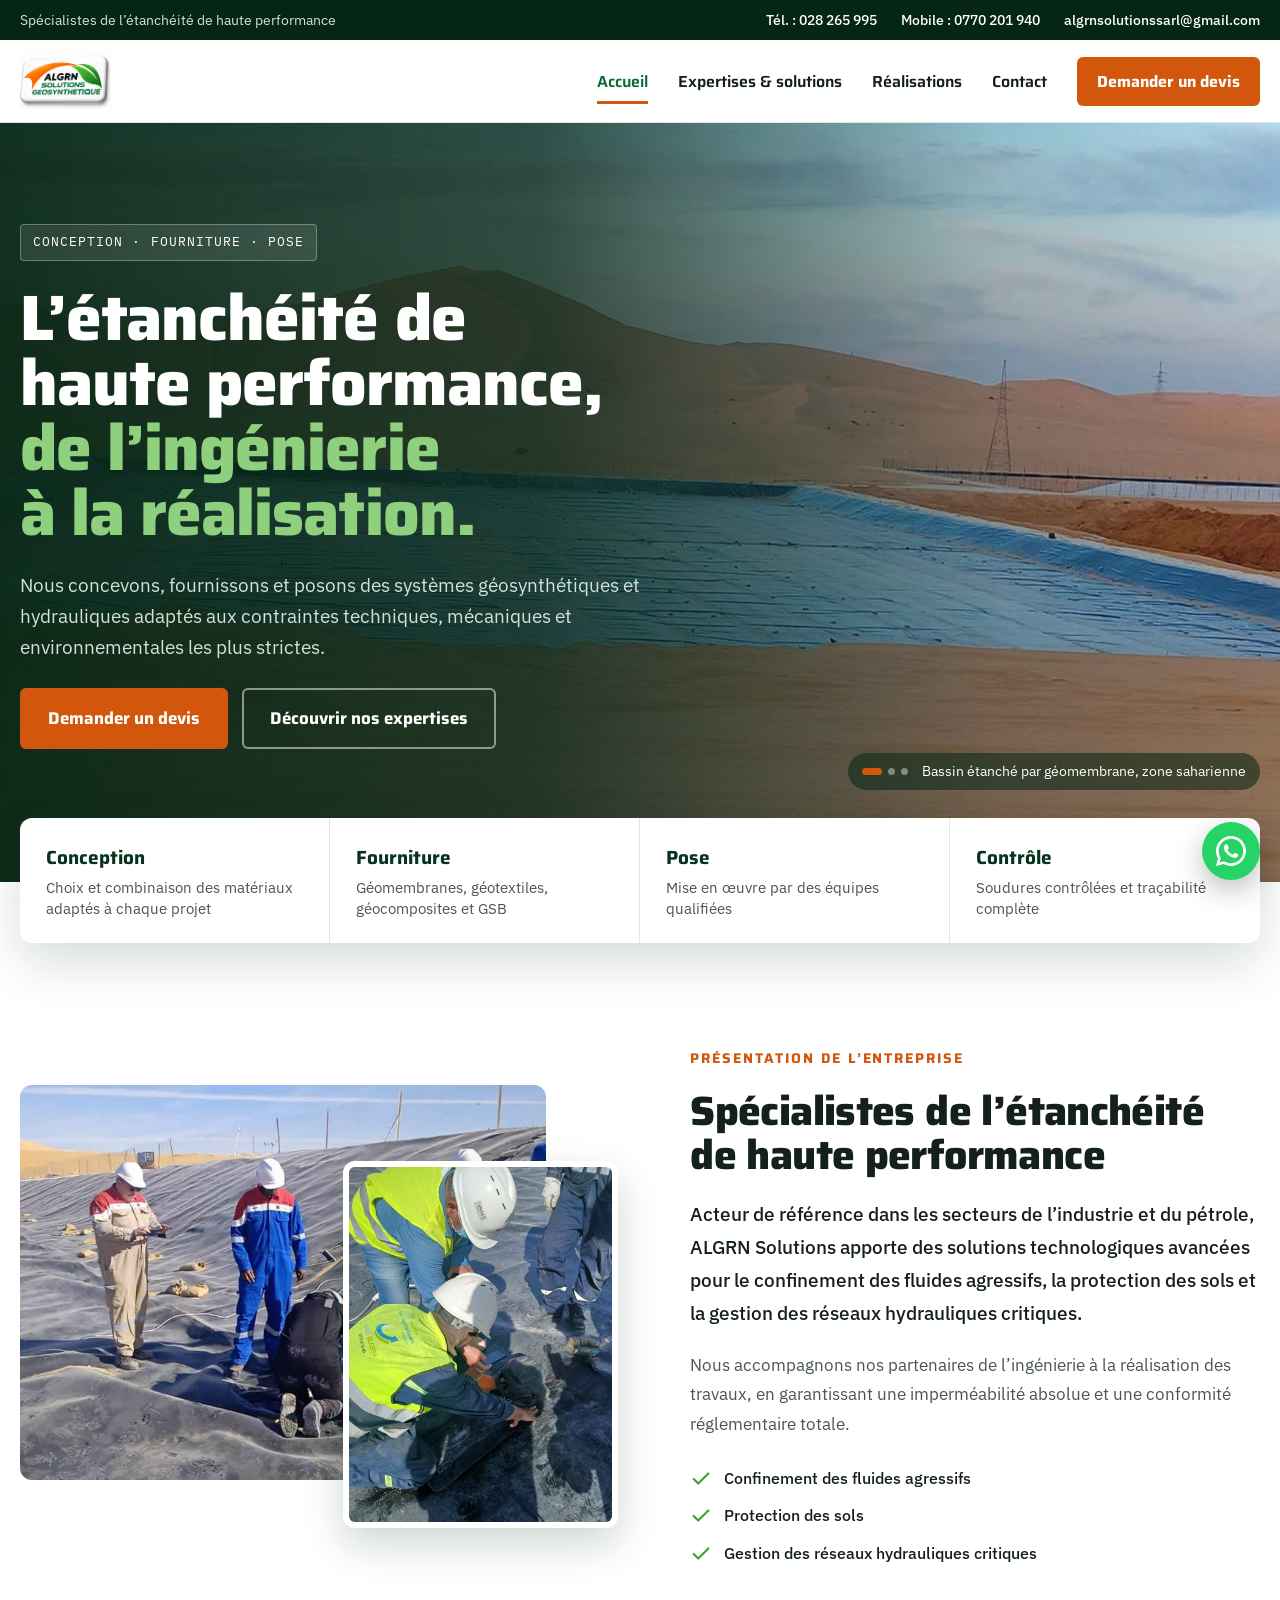
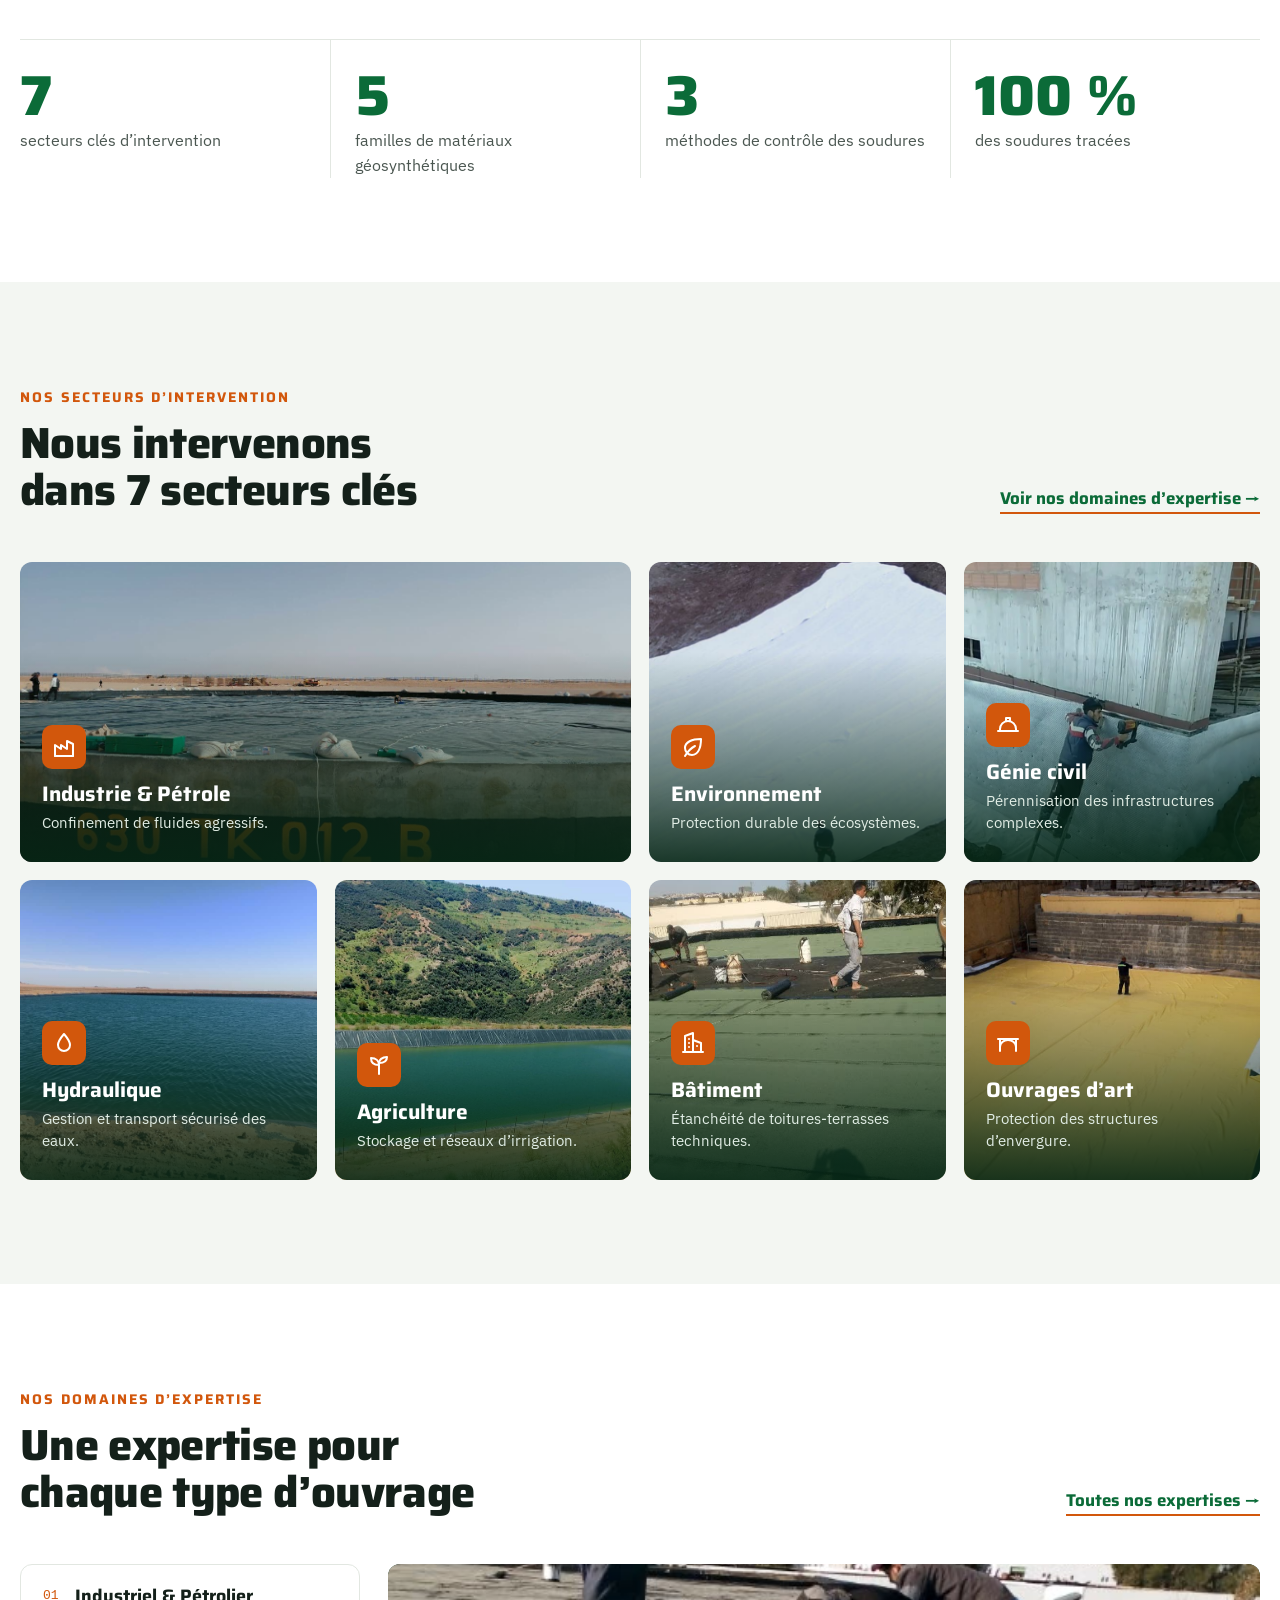
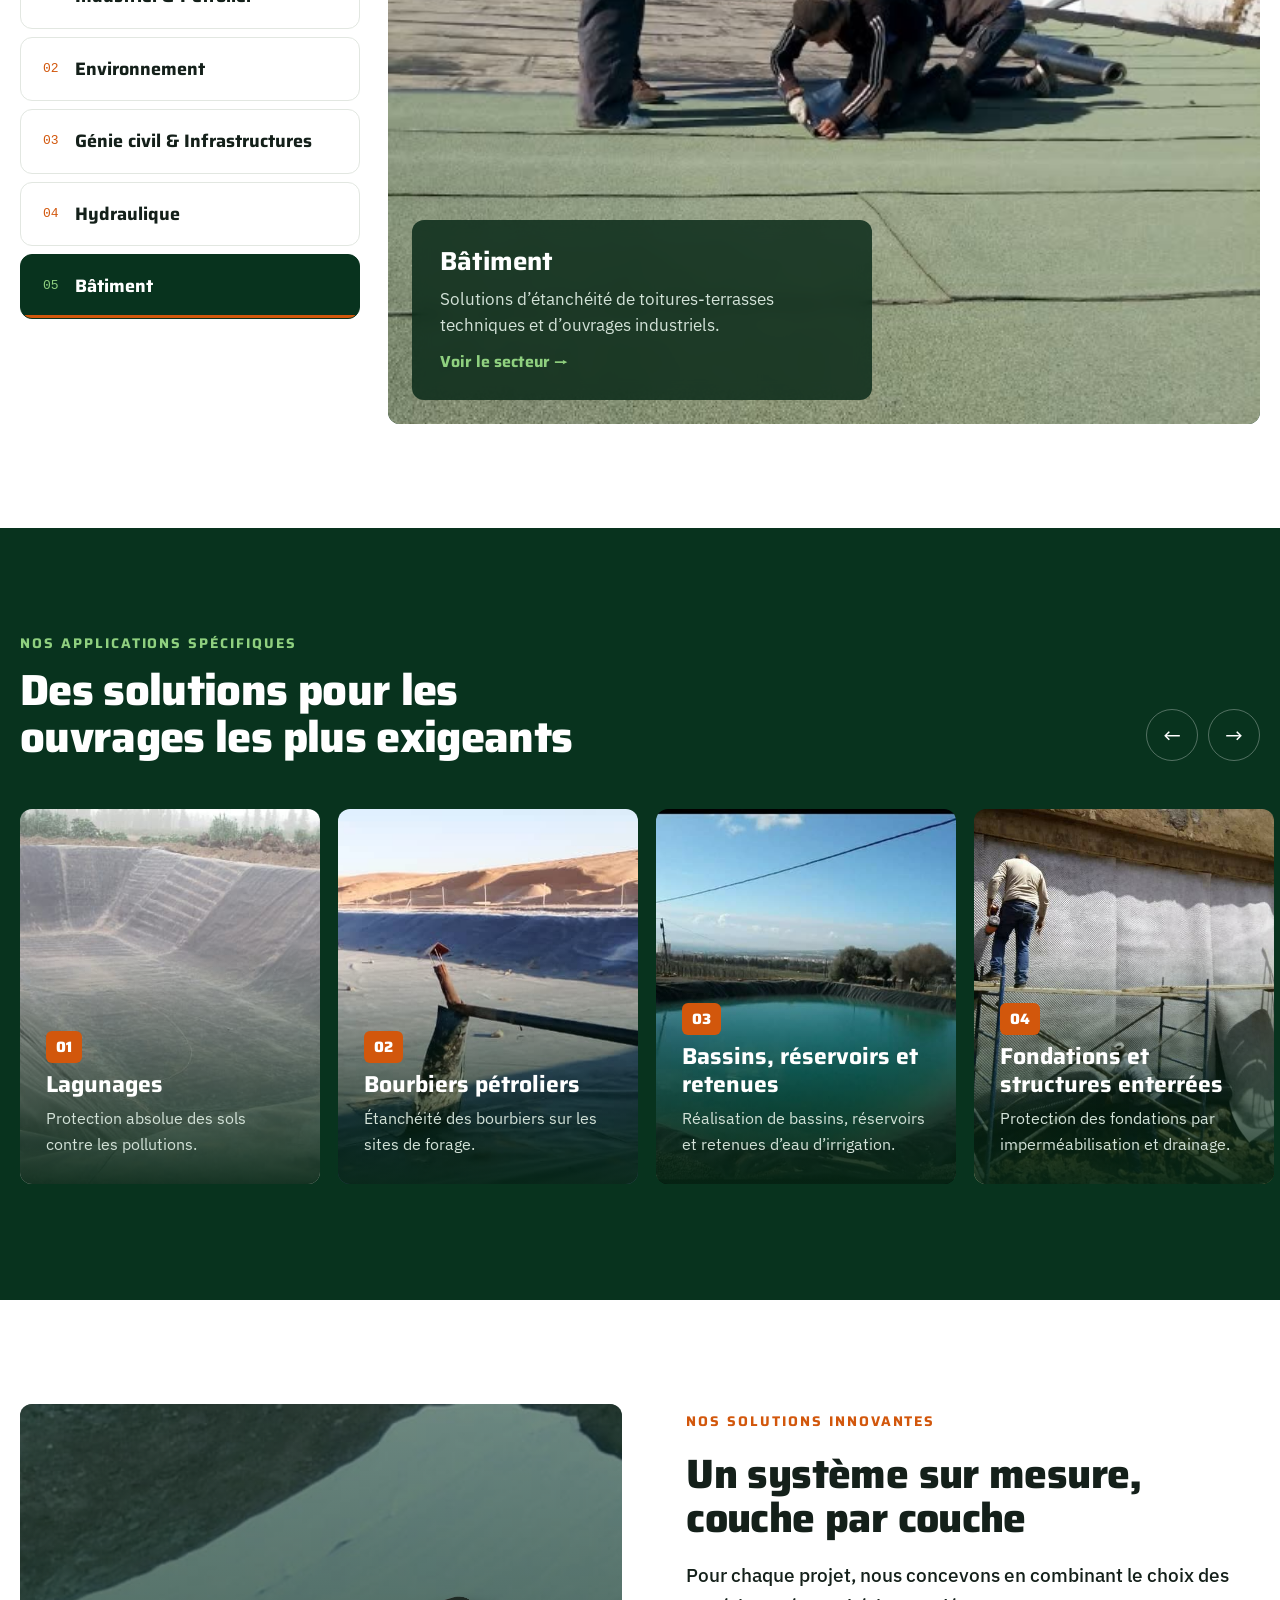
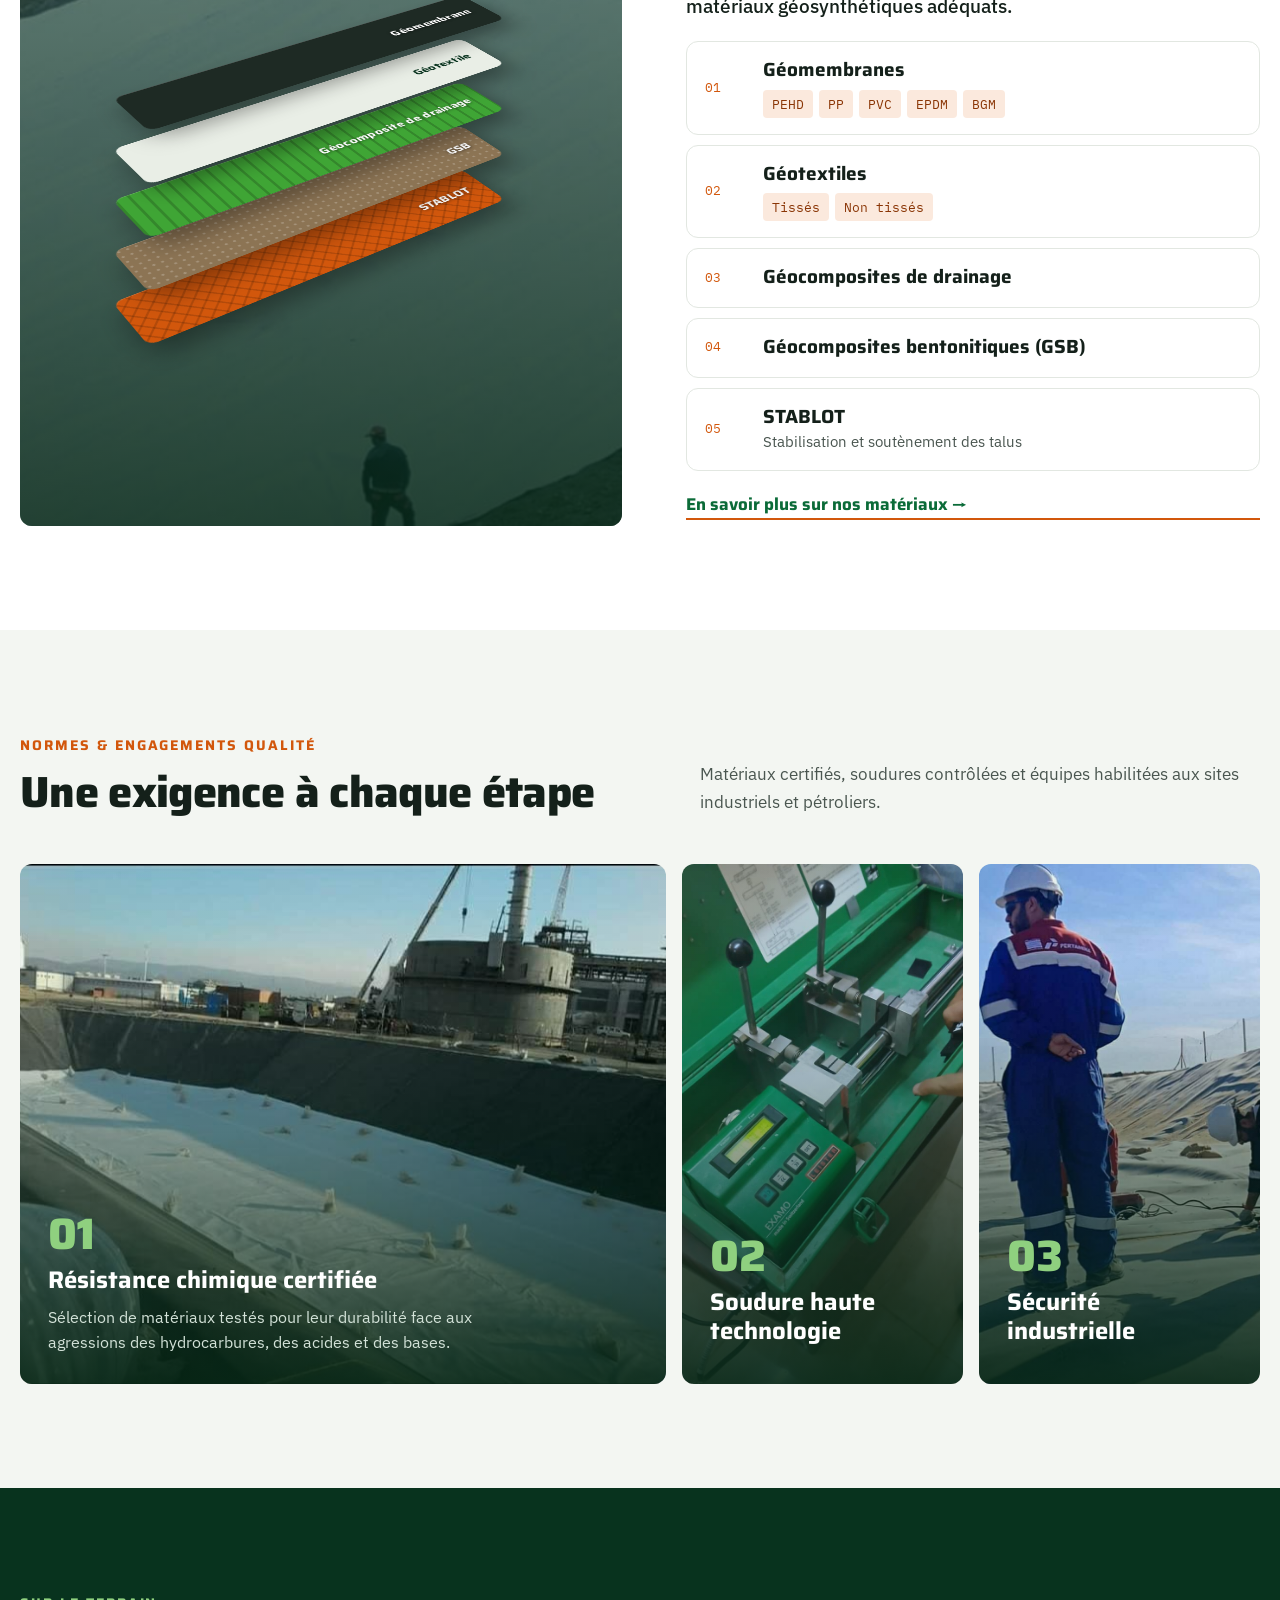
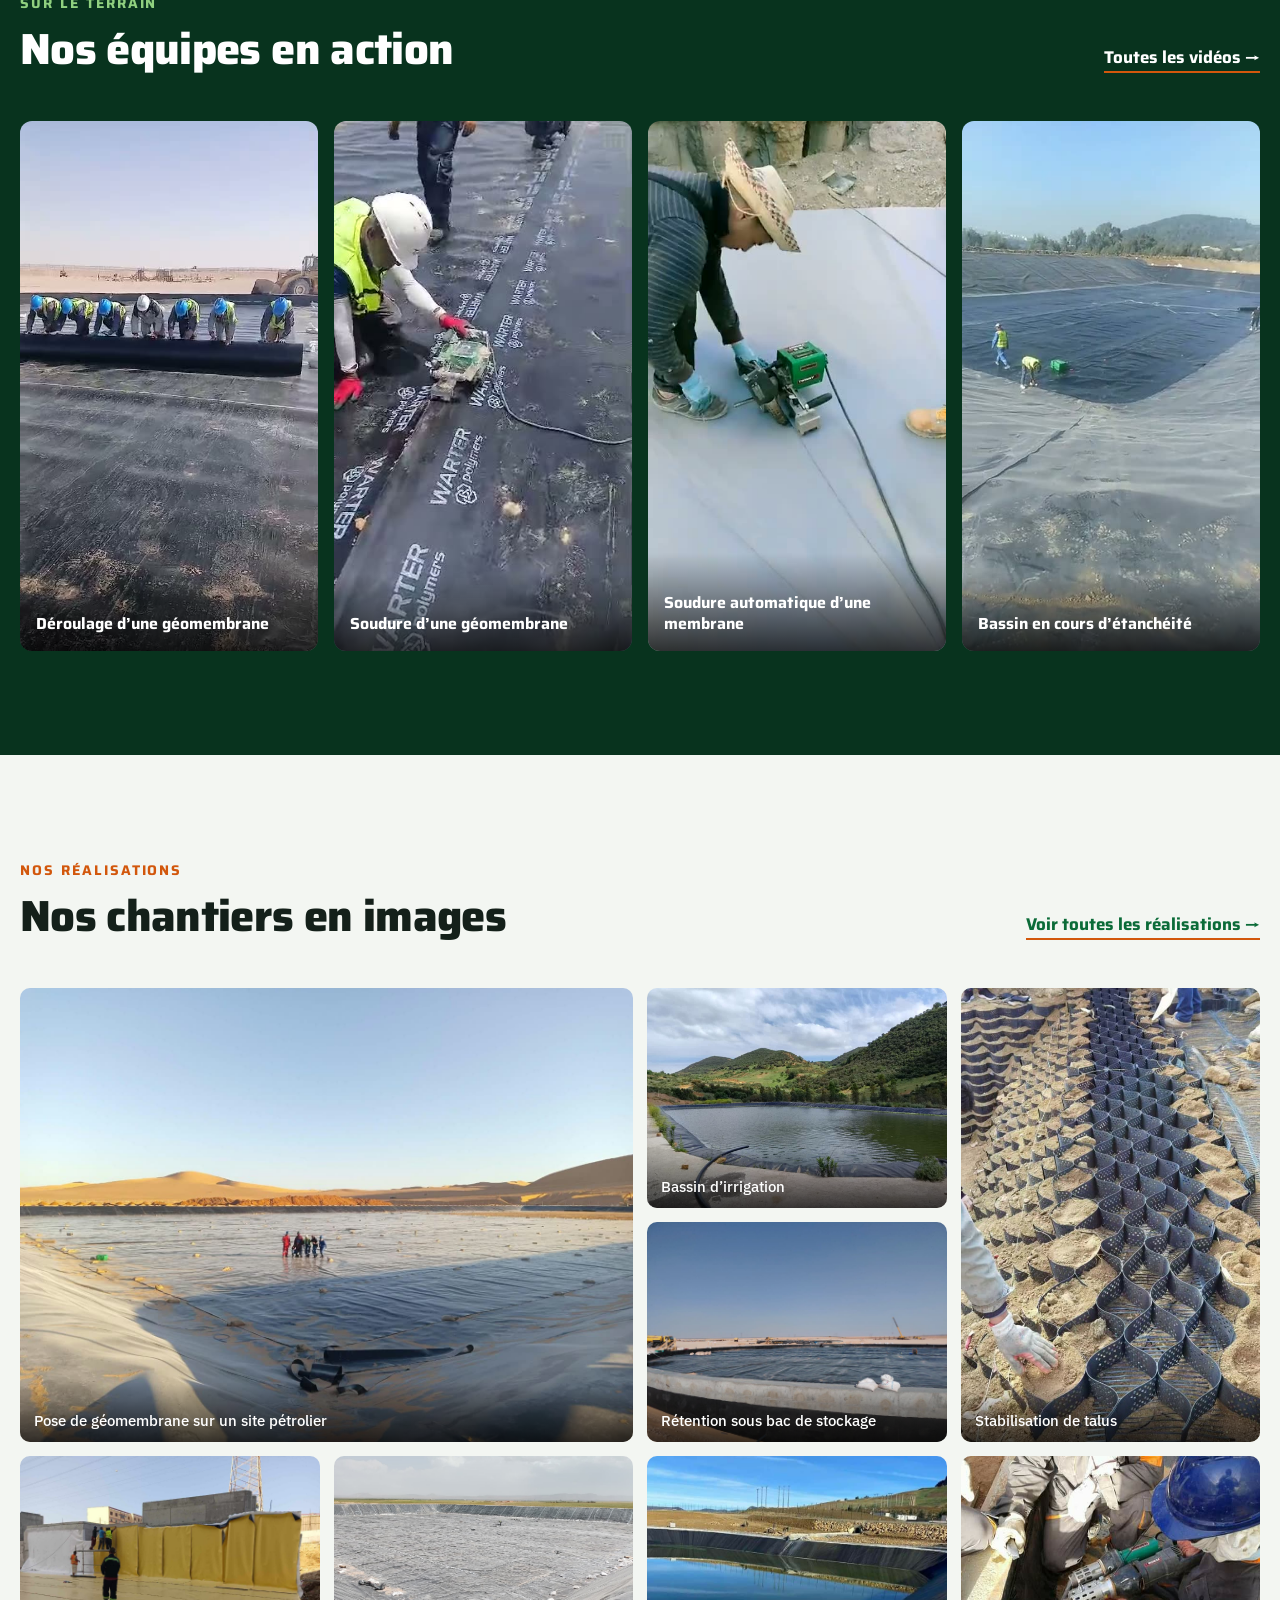
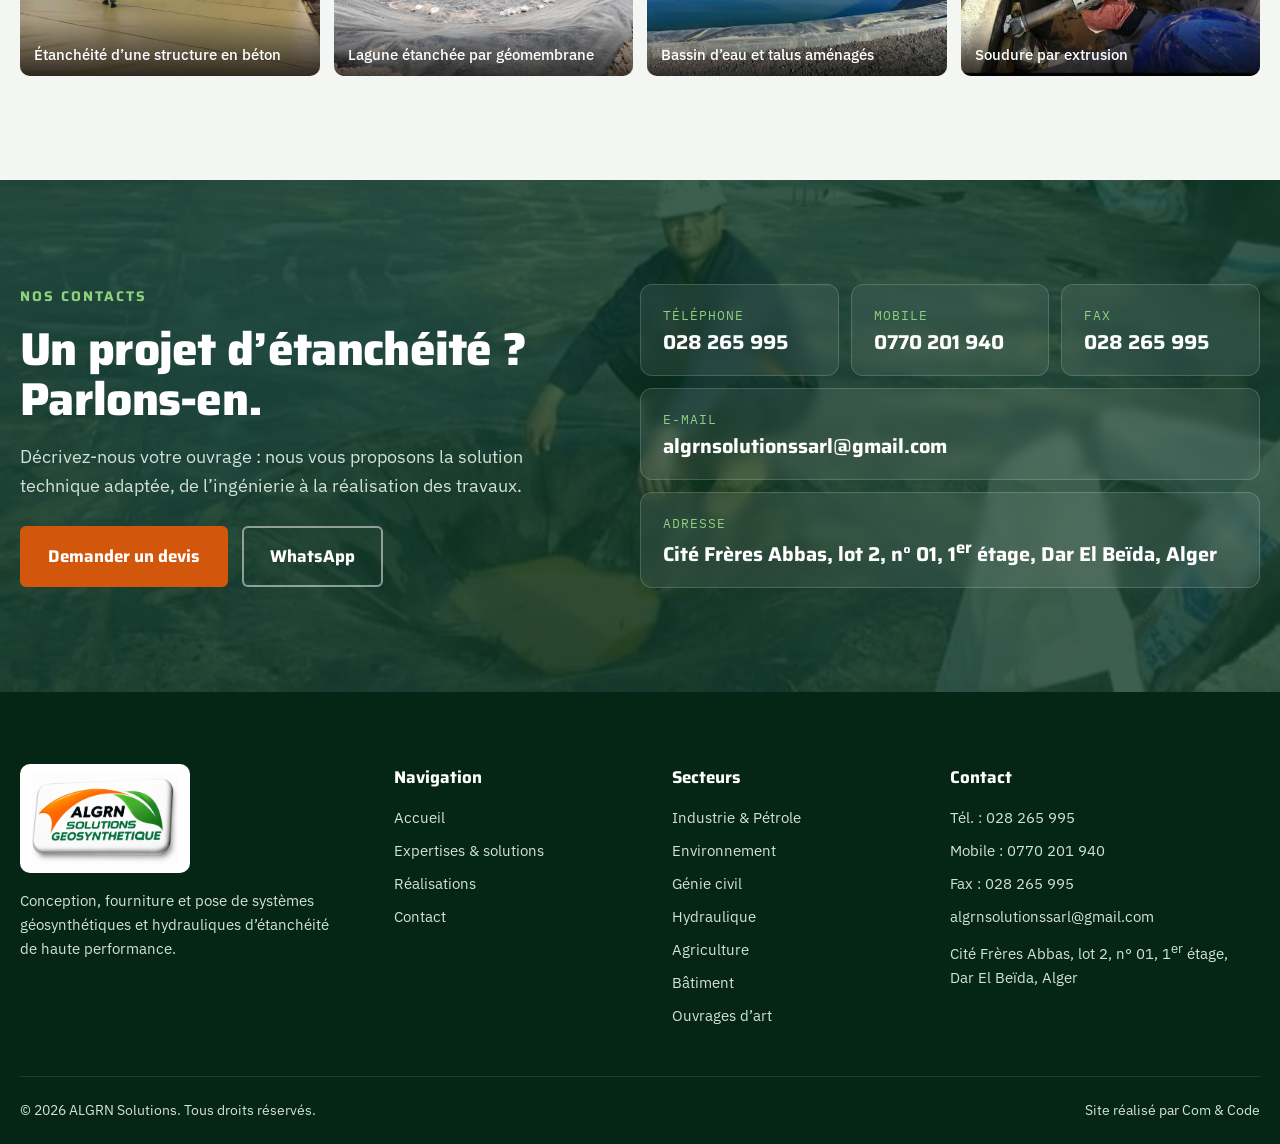
==== commit 612ca620: "Rebuild the homepage to follow the client's service presentation. The homepage now follows the order" ====
--- a/index.html
+++ b/index.html
@@ -85,6 +85,14 @@
           </ul>
         </div>
       </div>
+      <div class="wrap">
+        <ul class="key-figures">
+          <li class="reveal"><strong>7</strong><span>secteurs clés d’intervention</span></li>
+          <li class="reveal"><strong>5</strong><span>familles de matériaux géosynthétiques</span></li>
+          <li class="reveal"><strong>3</strong><span>méthodes de contrôle des soudures</span></li>
+          <li class="reveal"><strong>100&nbsp;%</strong><span>des soudures tracées</span></li>
+        </ul>
+      </div>
     </section>
 
     <section class="section bg-cream" id="secteurs">
@@ -164,21 +172,169 @@
       </div>
     </section>
 
-    <section class="section">
-      <div class="wrap">
-        <div class="section-head">
-          <div>
-            <span class="eyebrow">Notre démarche</span>
-            <h2 class="display">De l’ingénierie à la réalisation des travaux</h2>
-          </div>
-          <p>Un interlocuteur unique pour concevoir, fournir, poser et contrôler votre système d’étanchéité.</p>
-        </div>
-        <ol class="steps">
-          <li class="reveal"><strong>Ingénierie</strong><span>Analyse des contraintes techniques, mécaniques et environnementales du projet.</span></li>
-          <li class="reveal"><strong>Choix des matériaux</strong><span>Sélection et combinaison des matériaux géosynthétiques adéquats.</span></li>
-          <li class="reveal"><strong>Fourniture et pose</strong><span>Livraison des matériaux et mise en œuvre sur site par nos équipes.</span></li>
-          <li class="reveal"><strong>Contrôle</strong><span>Contrôle des soudures et traçabilité complète des travaux.</span></li>
-        </ol>
+    <section class="section" id="expertises">
+      <div class="wrap">
+        <div class="section-head">
+          <div>
+            <span class="eyebrow">Nos domaines d’expertise</span>
+            <h2 class="display">Une expertise pour chaque type d’ouvrage</h2>
+          </div>
+          <a class="link-more" href="solutions.html">Toutes nos expertises →</a>
+        </div>
+        <div class="xp" data-tabs>
+          <div class="xp-tabs" role="tablist" aria-label="Domaines d’expertise">
+            <button type="button" role="tab" id="xp-t1" aria-controls="xp-p1" aria-selected="true"><span>01</span>Industriel &amp; Pétrolier</button>
+            <button type="button" role="tab" id="xp-t2" aria-controls="xp-p2" aria-selected="false" tabindex="-1"><span>02</span>Environnement</button>
+            <button type="button" role="tab" id="xp-t3" aria-controls="xp-p3" aria-selected="false" tabindex="-1"><span>03</span>Génie civil &amp; Infrastructures</button>
+            <button type="button" role="tab" id="xp-t4" aria-controls="xp-p4" aria-selected="false" tabindex="-1"><span>04</span>Hydraulique</button>
+            <button type="button" role="tab" id="xp-t5" aria-controls="xp-p5" aria-selected="false" tabindex="-1"><span>05</span>Bâtiment</button>
+          </div>
+          <div class="xp-panels">
+            <article class="xp-panel is-active" role="tabpanel" id="xp-p1" aria-labelledby="xp-t1">
+              <img src="images/photos/retention-bac-stockage-4.jpg" alt="Rétention sous bac de stockage en fin de pose" loading="lazy">
+              <div class="xp-card">
+                <h3>Industriel &amp; Pétrolier</h3>
+                <p>Étanchéification de rétentions sous bacs de stockage, de plateformes de dépotage d’hydrocarbures et de bassins de l’industrie chimique.</p>
+                <a href="industrie-petrole.html">Voir le secteur →</a>
+              </div>
+            </article>
+            <article class="xp-panel" role="tabpanel" id="xp-p2" aria-labelledby="xp-t2">
+              <img src="images/photos/casier-cet-2.jpg" alt="Ouvrage étanché par géomembrane" loading="lazy">
+              <div class="xp-card">
+                <h3>Environnement</h3>
+                <p>Étanchéité de centres d’enfouissement technique (CET), de bassins de rétention d’eaux pluviales et de lixiviats.</p>
+                <a href="environnement.html">Voir le secteur →</a>
+              </div>
+            </article>
+            <article class="xp-panel" role="tabpanel" id="xp-p3" aria-labelledby="xp-t3">
+              <img src="images/photos/ouvrage-enterre-pvc-2.jpg" alt="Membranes d’étanchéité posées sur une structure enterrée en béton" loading="lazy">
+              <div class="xp-card">
+                <h3>Génie civil &amp; Infrastructures</h3>
+                <p>Protection des ouvrages d’art, des tunnels, des fondations spéciales et des structures enterrées.</p>
+                <a href="genie-civil.html">Voir le secteur →</a>
+              </div>
+            </article>
+            <article class="xp-panel" role="tabpanel" id="xp-p4" aria-labelledby="xp-t4">
+              <img src="images/photos/reservoirs-circulaires.jpg" alt="Réservoirs circulaires revêtus de géomembrane" loading="lazy">
+              <div class="xp-card">
+                <h3>Hydraulique</h3>
+                <p>Étanchéification de canaux, de réservoirs d’eau potable, de bassins d’irrigation et d’aquaculture.</p>
+                <a href="hydraulique.html">Voir le secteur →</a>
+              </div>
+            </article>
+            <article class="xp-panel" role="tabpanel" id="xp-p5" aria-labelledby="xp-t5">
+              <img src="images/photos/toiture-terrasse-2.jpg" alt="Pose de membranes d’étanchéité sur une toiture-terrasse" loading="lazy">
+              <div class="xp-card">
+                <h3>Bâtiment</h3>
+                <p>Solutions d’étanchéité de toitures-terrasses techniques et d’ouvrages industriels.</p>
+                <a href="batiment.html">Voir le secteur →</a>
+              </div>
+            </article>
+          </div>
+        </div>
+      </div>
+    </section>
+
+    <section class="section on-dark" id="applications">
+      <div class="wrap">
+        <div class="section-head">
+          <div>
+            <span class="eyebrow">Nos applications spécifiques</span>
+            <h2 class="display">Des solutions pour les ouvrages les plus exigeants</h2>
+          </div>
+          <div class="rail-nav">
+            <button type="button" class="rail-btn" data-rail="-1" aria-label="Application précédente">←</button>
+            <button type="button" class="rail-btn" data-rail="1" aria-label="Application suivante">→</button>
+          </div>
+        </div>
+      </div>
+      <div class="rail" tabindex="0" aria-label="Applications spécifiques">
+        <article class="rail-card">
+          <img src="images/photos/lagune-geomembrane.jpg" alt="Bassin revêtu de géomembrane avant mise en eau" loading="lazy">
+          <div class="body"><span class="n">01</span><h3>Lagunages</h3><p>Protection absolue des sols contre les pollutions.</p></div>
+        </article>
+        <article class="rail-card">
+          <img src="images/photos/bourbier-ancrage.jpg" alt="Géomembrane posée sur un bourbier en zone désertique" loading="lazy">
+          <div class="body"><span class="n">02</span><h3>Bourbiers pétroliers</h3><p>Étanchéité des bourbiers sur les sites de forage.</p></div>
+        </article>
+        <article class="rail-card">
+          <img src="images/photos/bassin-eau-rempli.jpg" alt="Bassin en eau après étanchéité" loading="lazy">
+          <div class="body"><span class="n">03</span><h3>Bassins, réservoirs et retenues</h3><p>Réalisation de bassins, réservoirs et retenues d’eau d’irrigation.</p></div>
+        </article>
+        <article class="rail-card">
+          <img src="images/photos/fondations-drainage-2.jpg" alt="Pose d’une nappe de protection et de drainage sur un mur enterré" loading="lazy">
+          <div class="body"><span class="n">04</span><h3>Fondations et structures enterrées</h3><p>Protection des fondations par imperméabilisation et drainage.</p></div>
+        </article>
+        <article class="rail-card">
+          <img src="images/photos/radier-membrane-pvc.jpg" alt="Ouvriers posant une membrane d’étanchéité sur un radier" loading="lazy">
+          <div class="body"><span class="n">05</span><h3>Ponts, tunnels et viaducs</h3><p>Étanchéité des ponts, tunnels, viaducs et murs de soutènement.</p></div>
+        </article>
+      </div>
+    </section>
+
+    <section class="section" id="materiaux">
+      <div class="wrap stack-layout">
+        <div class="stack-visual reveal">
+          <img src="images/photos/talus-geotextile.jpg" alt="Pose de géotextile et de géomembrane sur un grand talus" loading="lazy">
+          <div class="stack" aria-hidden="true">
+            <i data-layer="1"><b>Géomembrane</b></i>
+            <i data-layer="2"><b>Géotextile</b></i>
+            <i data-layer="3"><b>Géocomposite de drainage</b></i>
+            <i data-layer="4"><b>GSB</b></i>
+            <i data-layer="5"><b>STABLOT</b></i>
+          </div>
+        </div>
+        <div class="stack-copy">
+          <span class="eyebrow">Nos solutions innovantes</span>
+          <h2 class="display">Un système sur mesure, couche par couche</h2>
+          <p class="lead">Pour chaque projet, nous concevons en combinant le choix des matériaux géosynthétiques adéquats.</p>
+          <ul class="mat-list">
+            <li data-layer="1"><span class="k">01</span><div><strong>Géomembranes</strong><div class="tags"><span>PEHD</span><span>PP</span><span>PVC</span><span>EPDM</span><span>BGM</span></div></div></li>
+            <li data-layer="2"><span class="k">02</span><div><strong>Géotextiles</strong><div class="tags"><span>Tissés</span><span>Non tissés</span></div></div></li>
+            <li data-layer="3"><span class="k">03</span><div><strong>Géocomposites de drainage</strong></div></li>
+            <li data-layer="4"><span class="k">04</span><div><strong>Géocomposites bentonitiques (GSB)</strong></div></li>
+            <li data-layer="5"><span class="k">05</span><div><strong>STABLOT</strong><span class="sub">Stabilisation et soutènement des talus</span></div></li>
+          </ul>
+          <a class="link-more" href="solutions.html#materiaux">En savoir plus sur nos matériaux →</a>
+        </div>
+      </div>
+    </section>
+
+    <section class="section bg-cream" id="qualite">
+      <div class="wrap">
+        <div class="section-head">
+          <div>
+            <span class="eyebrow">Normes &amp; engagements qualité</span>
+            <h2 class="display">Une exigence à chaque étape</h2>
+          </div>
+          <p>Matériaux certifiés, soudures contrôlées et équipes habilitées aux sites industriels et pétroliers.</p>
+        </div>
+        <div class="q-panels">
+          <article class="q-panel is-open reveal">
+            <img src="images/photos/bassin-industriel-geotextile.jpg" alt="Bassin en site industriel revêtu de géomembrane et de géotextile" loading="lazy">
+            <div class="body">
+              <span class="num">01</span>
+              <h3>Résistance chimique certifiée</h3>
+              <p>Sélection de matériaux testés pour leur durabilité face aux agressions des hydrocarbures, des acides et des bases.</p>
+            </div>
+          </article>
+          <article class="q-panel reveal">
+            <img src="images/photos/essai-soudure.jpg" alt="Essai de traction sur un échantillon de soudure" loading="lazy">
+            <div class="body">
+              <span class="num">02</span>
+              <h3>Soudure haute technologie</h3>
+              <p>Contrôle des soudures double piste par test de pression d’air, étincelage ou ultrasons, avec une traçabilité complète.</p>
+            </div>
+          </article>
+          <article class="q-panel reveal">
+            <img src="images/photos/site-petrolier-soudure.jpg" alt="Technicien soudant une géomembrane sous la supervision d’agents d’un site pétrolier" loading="lazy">
+            <div class="body">
+              <span class="num">03</span>
+              <h3>Sécurité industrielle</h3>
+              <p>Équipes qualifiées et formées aux procédures de sécurité strictes des sites industriels et pétroliers&nbsp;: habilitations spécifiques, protocoles d’accès, équipements de protection individuelle avancés.</p>
+            </div>
+          </article>
+        </div>
       </div>
     </section>
 
@@ -220,45 +376,6 @@
       </div>
     </section>
 
-    <section class="section">
-      <div class="wrap">
-        <div class="section-head">
-          <div>
-            <span class="eyebrow">Normes &amp; engagements qualité</span>
-            <h2 class="display">Une exigence à chaque étape</h2>
-          </div>
-        </div>
-        <div>
-          <div class="expertise">
-            <article class="exp-card reveal">
-              <img src="images/photos/bassin-industriel-geotextile.jpg" alt="Bassin en site industriel revêtu de géomembrane et de géotextile" loading="lazy">
-              <div class="body">
-                <span class="num">01</span>
-                <h3>Résistance chimique certifiée</h3>
-                <p>Sélection de matériaux testés pour leur durabilité face aux agressions des hydrocarbures, des acides et des bases.</p>
-              </div>
-            </article>
-            <article class="exp-card reveal">
-              <img src="images/photos/essai-soudure.jpg" alt="Essai de traction sur un échantillon de soudure" loading="lazy">
-              <div class="body">
-                <span class="num">02</span>
-                <h3>Soudure haute technologie</h3>
-                <p>Contrôle des soudures double piste par test de pression d’air, étincelage ou ultrasons, avec une traçabilité complète.</p>
-              </div>
-            </article>
-            <article class="exp-card reveal">
-              <img src="images/photos/site-petrolier-soudure.jpg" alt="Technicien soudant une géomembrane sous la supervision d’agents d’un site pétrolier" loading="lazy">
-              <div class="body">
-                <span class="num">03</span>
-                <h3>Sécurité industrielle</h3>
-                <p>Équipes qualifiées et formées aux procédures de sécurité strictes des sites industriels et pétroliers&nbsp;: habilitations spécifiques, protocoles d’accès, équipements de protection individuelle avancés.</p>
-              </div>
-            </article>
-          </div>
-        </div>
-      </div>
-    </section>
-
     <section class="section bg-cream">
       <div class="wrap">
         <div class="section-head">
@@ -275,23 +392,31 @@
           <figure class="reveal"><a href="realisations.html"><img src="images/photos/retention-bac-stockage-2.jpg" alt="Rétention sous bac de stockage étanchée par géomembrane" loading="lazy"></a><figcaption>Rétention sous bac de stockage</figcaption></figure>
           <figure class="reveal"><a href="realisations.html"><img src="images/photos/ouvrage-enterre-pvc.jpg" alt="Membranes d’étanchéité posées sur un radier et des voiles en béton" loading="lazy"></a><figcaption>Étanchéité d’une structure en béton</figcaption></figure>
           <figure class="reveal"><a href="realisations.html"><img src="images/photos/lagunage-geomembrane.jpg" alt="Lagune revêtue de géomembrane" loading="lazy"></a><figcaption>Lagune étanchée par géomembrane</figcaption></figure>
-          <figure class="reveal"><a href="realisations.html"><img src="images/photos/toiture-terrasse-2.jpg" alt="Pose de membranes sur une toiture-terrasse" loading="lazy"></a><figcaption>Toiture-terrasse</figcaption></figure>
+          <figure class="reveal"><a href="realisations.html"><img src="images/photos/bassin-eau-colline.jpg" alt="Bassin d’eau et talus aménagés" loading="lazy"></a><figcaption>Bassin d’eau et talus aménagés</figcaption></figure>
           <figure class="reveal"><a href="realisations.html"><img src="images/photos/soudure-extrusion.jpg" alt="Techniciens réalisant une soudure par extrusion" loading="lazy"></a><figcaption>Soudure par extrusion</figcaption></figure>
         </div>
       </div>
     </section>
 
-    <section class="cta-band">
-      <img class="bg" src="images/photos/soudure-geomembrane.jpg" alt="" loading="lazy">
-      <div class="wrap">
-        <div>
+    <section class="contact-band" id="contacts">
+      <img class="bg" src="images/photos/intervention-geomembrane.jpg" alt="" loading="lazy">
+      <div class="wrap">
+        <div class="contact-band-copy">
+          <span class="eyebrow">Nos contacts</span>
           <h2 class="display">Un projet d’étanchéité&nbsp;? Parlons-en.</h2>
-          <p>Décrivez-nous votre ouvrage&nbsp;: nous vous proposons la solution technique adaptée.</p>
-        </div>
-        <div class="cta-actions">
-          <a class="btn btn-accent btn-lg" href="contact.html#devis">Demander un devis</a>
-          <a class="btn btn-white btn-lg" href="tel:+213770201940">Appeler le 0770 201 940</a>
-        </div>
+          <p>Décrivez-nous votre ouvrage&nbsp;: nous vous proposons la solution technique adaptée, de l’ingénierie à la réalisation des travaux.</p>
+          <div class="cta-actions">
+            <a class="btn btn-accent btn-lg" href="contact.html#devis">Demander un devis</a>
+            <a class="btn btn-ghost btn-lg" href="https://wa.me/213770201940">WhatsApp</a>
+          </div>
+        </div>
+        <ul class="contact-tiles">
+          <li><a href="tel:+21328265995"><span class="k">Téléphone</span><strong>028 265 995</strong></a></li>
+          <li><a href="tel:+213770201940"><span class="k">Mobile</span><strong>0770 201 940</strong></a></li>
+          <li><div><span class="k">Fax</span><strong>028 265 995</strong></div></li>
+          <li class="wide"><a href="mailto:algrnsolutionssarl@gmail.com"><span class="k">E-mail</span><strong>algrnsolutionssarl@gmail.com</strong></a></li>
+          <li class="wide"><a href="https://www.google.com/maps?q=Cit%C3%A9+Fr%C3%A8res+Abbas,+Dar+El+Beida,+Alger"><span class="k">Adresse</span><strong>Cité Frères Abbas, lot 2, n°&nbsp;01, 1<sup>er</sup>&nbsp;étage, <span class="nowrap">Dar El Beïda</span>, Alger</strong></a></li>
+        </ul>
       </div>
     </section>
   </main>
--- a/css/style.css
+++ b/css/style.css
@@ -963,3 +963,295 @@
 @media (prefers-reduced-motion: reduce) {
   .hero-slides .bg { transition: none; animation: none !important; }
 }
+
+/* ——— Accueil : chiffres clés ——— */
+.key-figures {
+  list-style: none;
+  margin: 72px 0 0;
+  padding: 0;
+  display: grid;
+  grid-template-columns: repeat(4, 1fr);
+  border-top: 1px solid var(--line);
+}
+.key-figures li { padding: 28px 24px 0 0; display: flex; flex-direction: column; gap: 4px; }
+.key-figures li + li { padding-left: 24px; border-left: 1px solid var(--line); }
+.key-figures strong { font-family: "Saira", sans-serif; font-weight: 800; font-size: clamp(40px, 4.4vw, 60px); line-height: 1; color: var(--green); }
+.key-figures span { color: var(--muted); font-size: 15.5px; }
+
+/* ——— Accueil : domaines d’expertise (onglets) ——— */
+.xp { display: grid; grid-template-columns: 340px 1fr; gap: 28px; align-items: stretch; }
+.xp-tabs { display: flex; flex-direction: column; gap: 8px; }
+.xp-tabs button {
+  all: unset;
+  cursor: pointer;
+  display: flex;
+  align-items: center;
+  gap: 16px;
+  padding: 20px 22px;
+  border-radius: var(--radius);
+  border: 1px solid var(--line);
+  background: #fff;
+  font-family: "Saira", sans-serif;
+  font-weight: 700;
+  font-size: 18px;
+  line-height: 1.25;
+  color: var(--ink);
+  position: relative;
+  overflow: hidden;
+  transition: background 0.25s ease, color 0.25s ease, border-color 0.25s ease;
+}
+.xp-tabs button span { font-family: "IBM Plex Mono", monospace; font-weight: 500; font-size: 13px; color: var(--accent); }
+.xp-tabs button:hover { border-color: var(--green); }
+.xp-tabs button[aria-selected="true"] { background: var(--forest); border-color: var(--forest); color: #fff; }
+.xp-tabs button[aria-selected="true"] span { color: var(--mint); }
+.xp-tabs button[aria-selected="true"]::after {
+  content: "";
+  position: absolute;
+  left: 0;
+  bottom: 0;
+  height: 3px;
+  width: 100%;
+  background: var(--accent);
+  transform-origin: left;
+  animation: xp-progress 7s linear both;
+}
+.xp.is-paused .xp-tabs button::after,
+.xp.is-offscreen .xp-tabs button::after { animation-play-state: paused; }
+@keyframes xp-progress { from { transform: scaleX(0); } to { transform: scaleX(1); } }
+.xp-tabs button:focus-visible { outline: 3px solid var(--mint); outline-offset: 3px; }
+.xp-panels { position: relative; min-height: 460px; border-radius: var(--radius); overflow: hidden; background: var(--forest); }
+.xp-panel { position: absolute; inset: 0; opacity: 0; visibility: hidden; transition: opacity 0.6s ease, visibility 0.6s; }
+.xp-panel.is-active { opacity: 1; visibility: visible; }
+.xp-panel img { width: 100%; height: 100%; object-fit: cover; transform: scale(1.06); transition: transform 6s ease-out; }
+.xp-panel.is-active img { transform: scale(1); }
+.xp-card {
+  position: absolute;
+  left: 24px;
+  bottom: 24px;
+  max-width: 460px;
+  padding: 26px 28px;
+  border-radius: var(--radius);
+  background: rgba(6,38,21,0.82);
+  backdrop-filter: blur(8px);
+  color: #fff;
+  display: flex;
+  flex-direction: column;
+  gap: 10px;
+  transform: translateY(16px);
+  transition: transform 0.6s ease;
+}
+.xp-panel.is-active .xp-card { transform: none; }
+.xp-card h3 { margin: 0; font-family: "Saira", sans-serif; font-size: 26px; line-height: 1.15; }
+.xp-card p { margin: 0; color: var(--on-dark); font-size: 16.5px; }
+.xp-card a { font-family: "Saira", sans-serif; font-weight: 700; color: var(--mint); text-decoration: none; }
+.xp-card a:hover { color: #fff; }
+
+/* ——— Accueil : applications (carrousel) ——— */
+.rail-nav, .section-head > .rail-nav { display: flex; flex-direction: row; gap: 10px; }
+.rail-btn {
+  width: 52px;
+  height: 52px;
+  border-radius: 50%;
+  border: 1px solid rgba(255,255,255,0.3);
+  background: transparent;
+  color: #fff;
+  font-size: 22px;
+  cursor: pointer;
+  transition: background 0.2s ease, border-color 0.2s ease;
+}
+.rail-btn:hover { background: var(--accent); border-color: var(--accent); }
+.rail {
+  display: grid;
+  grid-auto-flow: column;
+  grid-auto-columns: minmax(300px, 380px);
+  gap: 18px;
+  overflow-x: auto;
+  scroll-snap-type: x mandatory;
+  scroll-padding-inline: max(20px, calc((100% - 1240px) / 2));
+  padding: 0 max(20px, calc((100% - 1240px) / 2)) 12px;
+  scrollbar-width: none;
+}
+.rail::-webkit-scrollbar { display: none; }
+.rail:focus-visible { outline: 3px solid var(--mint); outline-offset: -3px; }
+.rail-card {
+  scroll-snap-align: start;
+  position: relative;
+  aspect-ratio: 4 / 5;
+  border-radius: var(--radius);
+  overflow: hidden;
+  display: flex;
+  align-items: flex-end;
+  isolation: isolate;
+}
+.rail-card img { position: absolute; inset: 0; width: 100%; height: 100%; object-fit: cover; z-index: -2; transition: transform 0.6s ease; }
+.rail-card::before { content: ""; position: absolute; inset: 0; z-index: -1; background: linear-gradient(180deg, rgba(6,38,21,0) 35%, rgba(6,38,21,0.92) 100%); }
+.rail-card:hover img { transform: scale(1.06); }
+.rail-card .body { padding: 26px; display: flex; flex-direction: column; gap: 8px; }
+.rail-card .n {
+  align-self: flex-start;
+  font-family: "Saira", sans-serif;
+  font-weight: 800;
+  font-size: 15px;
+  color: #fff;
+  background: var(--accent);
+  border-radius: 6px;
+  padding: 4px 10px;
+}
+.rail-card h3 { margin: 0; font-family: "Saira", sans-serif; font-size: 23px; line-height: 1.2; }
+.rail-card p { margin: 0; color: var(--on-dark); }
+
+/* ——— Accueil : matériaux (empilement de couches) ——— */
+.stack-layout { display: grid; grid-template-columns: 1.05fr 1fr; gap: 64px; align-items: center; }
+.stack-visual { position: relative; border-radius: var(--radius); overflow: hidden; aspect-ratio: 5 / 6; background: var(--forest); }
+.stack-visual > img { width: 100%; height: 100%; object-fit: cover; opacity: 0.55; }
+.stack-visual::after { content: ""; position: absolute; inset: 0; background: linear-gradient(180deg, rgba(6,38,21,0.1), rgba(6,38,21,0.75)); pointer-events: none; }
+.stack {
+  position: absolute;
+  inset: 0;
+  z-index: 1;
+  display: flex;
+  flex-direction: column;
+  justify-content: center;
+  align-items: center;
+  perspective: 1200px;
+}
+.stack i {
+  --c: #2E7D4F;
+  display: flex;
+  align-items: center;
+  justify-content: flex-end;
+  width: 70%;
+  height: 74px;
+  margin-top: -26px;
+  border-radius: 10px;
+  background-color: var(--c);
+  box-shadow: 0 18px 30px rgba(0,0,0,0.35), inset 0 1px 0 rgba(255,255,255,0.18);
+  transform: rotateX(58deg) rotateZ(-34deg);
+  transition: transform 0.45s ease, filter 0.45s ease, opacity 0.45s ease;
+  font-style: normal;
+}
+.stack i b {
+  font-family: "Saira", sans-serif;
+  font-size: 15px;
+  color: #fff;
+  padding: 0 18px;
+  letter-spacing: 0.02em;
+  white-space: nowrap;
+  text-shadow: 0 1px 4px rgba(0,0,0,0.5);
+}
+.stack i { position: relative; }
+.stack i:nth-child(1) { --c: #1E2A24; z-index: 5; }
+.stack i:nth-child(2) { z-index: 4; }
+.stack i:nth-child(3) { z-index: 3; }
+.stack i:nth-child(4) { z-index: 2; }
+.stack i:nth-child(5) { z-index: 1; }
+.stack i:nth-child(2) { --c: #E9EEE6; }
+.stack i:nth-child(2) b { color: var(--forest); text-shadow: none; }
+.stack i:nth-child(3) { --c: #3FA535; background-image: repeating-linear-gradient(90deg, rgba(0,0,0,0.18) 0 3px, transparent 3px 14px); }
+.stack i:nth-child(4) { --c: #8C7454; background-image: radial-gradient(rgba(255,255,255,0.22) 1.2px, transparent 1.6px); background-size: 9px 9px; }
+.stack i:nth-child(5) { --c: var(--accent); background-image: repeating-linear-gradient(45deg, rgba(0,0,0,0.15) 0 2px, transparent 2px 12px), repeating-linear-gradient(-45deg, rgba(0,0,0,0.15) 0 2px, transparent 2px 12px); }
+.stack.has-focus i { opacity: 0.45; filter: saturate(0.6); }
+.stack.has-focus i.is-on { opacity: 1; filter: none; transform: rotateX(58deg) rotateZ(-34deg) translateZ(40px) translateX(-24px); }
+.stack-copy { display: flex; flex-direction: column; gap: 20px; }
+.stack-copy h2 { font-size: clamp(30px, 3.2vw, 44px); }
+.stack-copy .lead { margin: 0; font-size: 19px; font-weight: 500; line-height: 1.6; }
+.mat-list { list-style: none; margin: 0; padding: 0; display: grid; gap: 10px; }
+.mat-list li {
+  display: grid;
+  grid-template-columns: 44px 1fr;
+  gap: 14px;
+  align-items: center;
+  padding: 16px 18px;
+  border: 1px solid var(--line);
+  border-radius: var(--radius);
+  background: #fff;
+  transition: border-color 0.25s ease, transform 0.25s ease, box-shadow 0.25s ease;
+}
+.mat-list li:hover, .mat-list li.is-on { border-color: var(--green); transform: translateX(6px); box-shadow: 0 10px 24px rgba(8,51,30,0.08); }
+.mat-list .k { font-family: "IBM Plex Mono", monospace; font-size: 13px; color: var(--accent); }
+.mat-list strong { font-family: "Saira", sans-serif; font-size: 19px; line-height: 1.25; }
+.mat-list .sub { display: block; color: var(--muted); font-size: 15px; }
+.mat-list .tags { margin-top: 6px; }
+
+/* ——— Accueil : qualité (panneaux extensibles) ——— */
+.q-panels { display: flex; gap: 16px; height: 520px; }
+.q-panel {
+  position: relative;
+  flex: 1;
+  border-radius: var(--radius);
+  overflow: hidden;
+  display: flex;
+  align-items: flex-end;
+  color: #fff;
+  isolation: isolate;
+  cursor: pointer;
+  transition: flex 0.6s ease, opacity 0.7s ease, transform 0.7s ease;
+}
+.q-panel.is-open { flex: 2.3; }
+.q-panel img { position: absolute; inset: 0; width: 100%; height: 100%; object-fit: cover; z-index: -2; }
+.q-panel::before { content: ""; position: absolute; inset: 0; z-index: -1; background: linear-gradient(180deg, rgba(6,38,21,0.05) 20%, rgba(6,38,21,0.92) 100%); }
+.q-panel .body { padding: 28px; display: flex; flex-direction: column; gap: 10px; }
+.q-panel .num { font-family: "Saira", sans-serif; font-weight: 800; font-size: 44px; line-height: 1; color: var(--mint); }
+.q-panel h3 { margin: 0; font-family: "Saira", sans-serif; font-size: 24px; line-height: 1.2; }
+.q-panel p { margin: 0; color: var(--on-dark); max-width: 460px; max-height: 0; opacity: 0; overflow: hidden; transition: max-height 0.6s ease, opacity 0.4s ease; }
+.q-panel.is-open p { max-height: 200px; opacity: 1; transition-delay: 0.15s; }
+
+/* ——— Accueil : contacts ——— */
+.contact-band { position: relative; overflow: hidden; background: var(--forest); color: #fff; }
+.contact-band .bg { position: absolute; inset: 0; width: 100%; height: 100%; object-fit: cover; opacity: 0.22; }
+.contact-band .wrap { position: relative; padding: 104px 0; display: grid; grid-template-columns: 1fr 1.1fr; gap: 56px; align-items: center; }
+.contact-band-copy { display: flex; flex-direction: column; gap: 18px; }
+.contact-band-copy .eyebrow { color: var(--mint); }
+.contact-band-copy h2 { font-size: clamp(32px, 3.6vw, 50px); }
+.contact-band-copy p { margin: 0 0 8px; color: var(--on-dark); font-size: 18px; }
+.contact-tiles { list-style: none; margin: 0; padding: 0; display: grid; grid-template-columns: repeat(3, 1fr); gap: 12px; }
+.contact-tiles li.wide { grid-column: 1 / -1; }
+.contact-tiles a, .contact-tiles li > div {
+  display: flex;
+  flex-direction: column;
+  gap: 4px;
+  height: 100%;
+  padding: 20px 22px;
+  border-radius: var(--radius);
+  background: rgba(255,255,255,0.08);
+  border: 1px solid rgba(255,255,255,0.16);
+  backdrop-filter: blur(6px);
+  color: #fff;
+  text-decoration: none;
+  transition: background 0.2s ease, border-color 0.2s ease;
+}
+.contact-tiles a:hover { background: rgba(255,255,255,0.14); border-color: var(--mint); }
+.contact-tiles .k { font-family: "IBM Plex Mono", monospace; font-size: 12.5px; letter-spacing: 0.08em; text-transform: uppercase; color: var(--mint); }
+.contact-tiles strong { font-family: "Saira", sans-serif; font-size: 20px; line-height: 1.3; word-break: break-word; }
+
+@media (max-width: 1100px) {
+  .xp { grid-template-columns: 1fr; }
+  .xp-tabs { flex-direction: row; overflow-x: auto; scrollbar-width: none; padding: 4px; }
+  .xp-tabs button { flex: none; padding: 14px 18px; font-size: 16px; }
+  .q-panels { flex-direction: column; height: auto; }
+  .q-panel, .q-panel.is-open { flex: none; min-height: 340px; cursor: default; }
+  .q-panel p { max-height: none; opacity: 1; }
+}
+@media (max-width: 900px) {
+  .key-figures { grid-template-columns: 1fr 1fr; }
+  .key-figures li:nth-child(3) { padding-left: 0; border-left: 0; }
+  .key-figures li:nth-child(n+3) { padding-top: 24px; }
+  .stack-layout, .contact-band .wrap { grid-template-columns: 1fr; gap: 40px; }
+  .stack-visual { aspect-ratio: 4 / 3; }
+}
+@media (max-width: 640px) {
+  .key-figures { margin-top: 48px; }
+  .xp-panels { min-height: 520px; }
+  .xp-card { left: 12px; right: 12px; bottom: 12px; padding: 20px; }
+  .xp-card h3 { font-size: 22px; }
+  .rail { grid-auto-columns: 82%; scroll-padding-inline: 16px; padding-inline: 16px; }
+  .rail-nav { display: none; }
+  .stack i { height: 54px; margin-top: -20px; width: 78%; }
+  .stack i b { font-size: 13px; }
+  .contact-tiles { grid-template-columns: 1fr; }
+  .contact-band .wrap { padding: 76px 0; }
+}
+@media (prefers-reduced-motion: reduce) {
+  .xp-panel, .xp-panel img, .xp-card, .q-panel, .q-panel p, .stack i { transition: none; }
+  .xp-tabs button::after { animation: none; transform: scaleX(1); }
+}
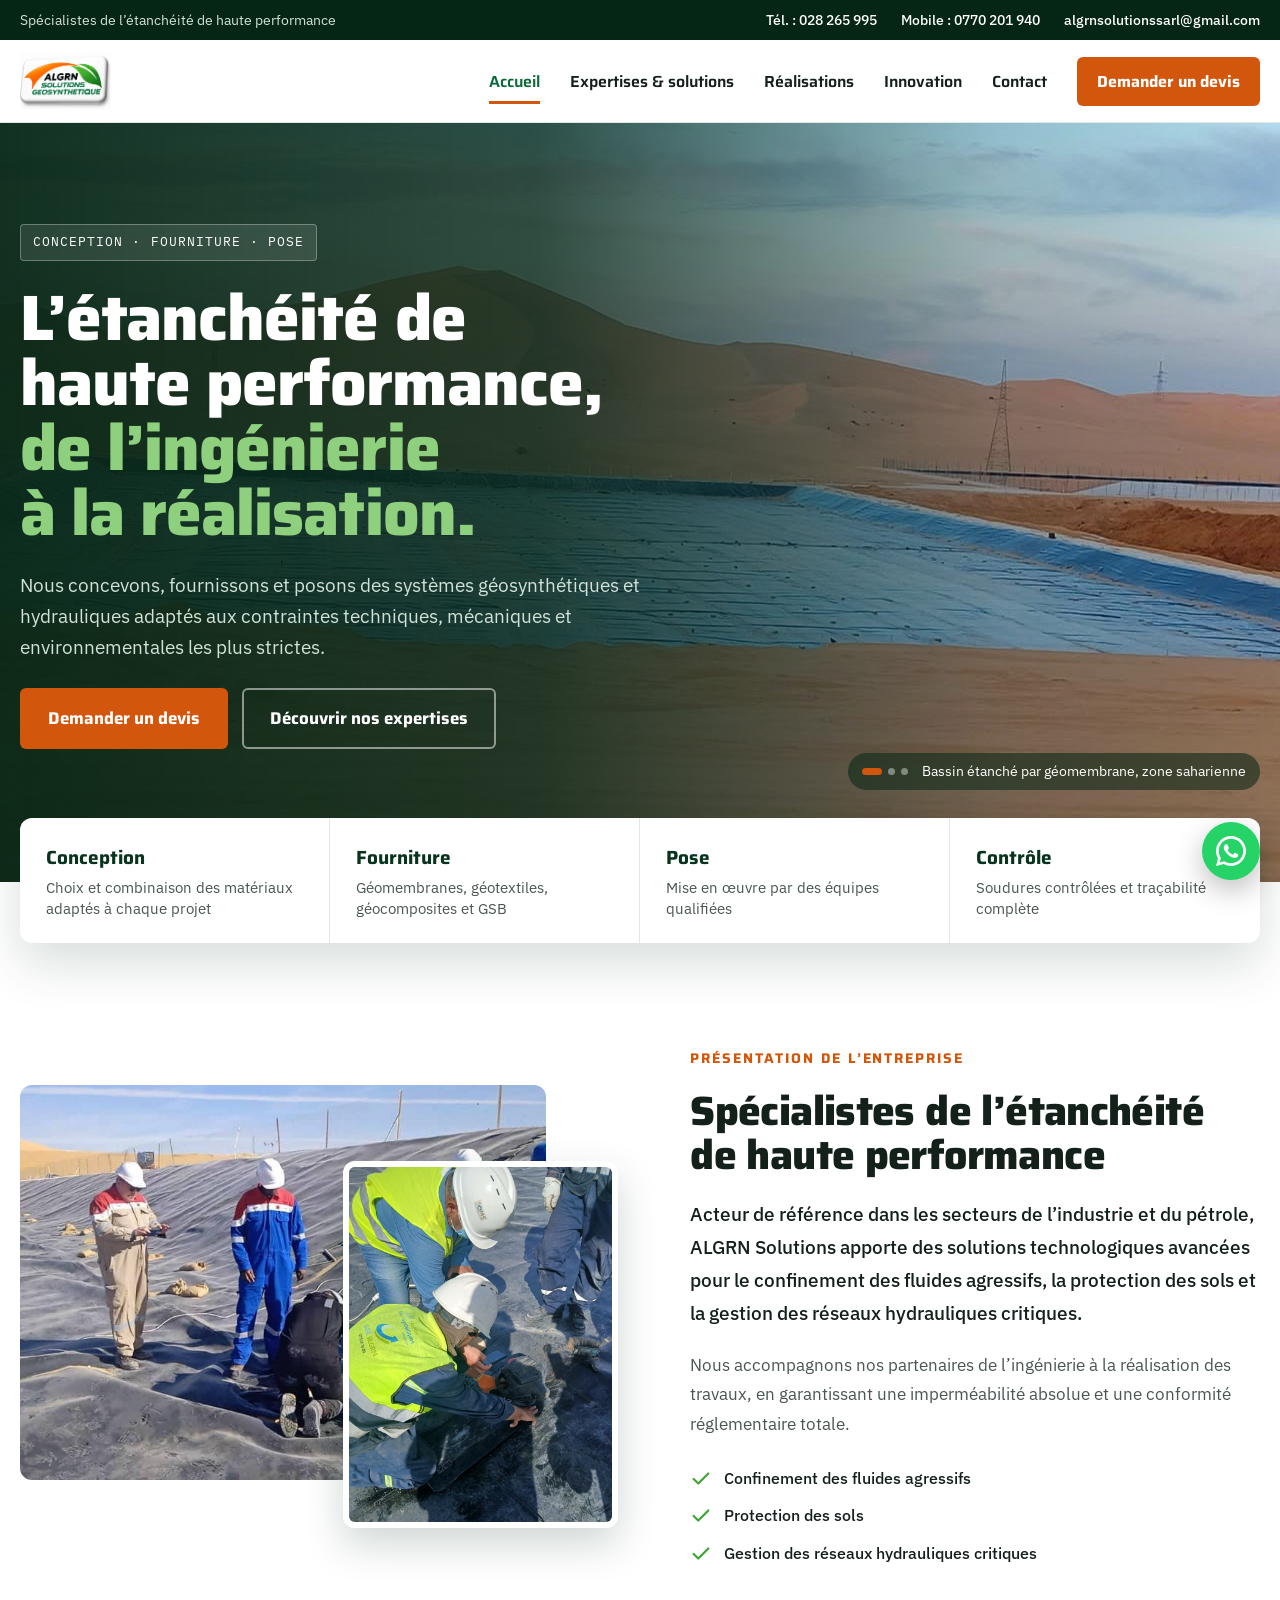
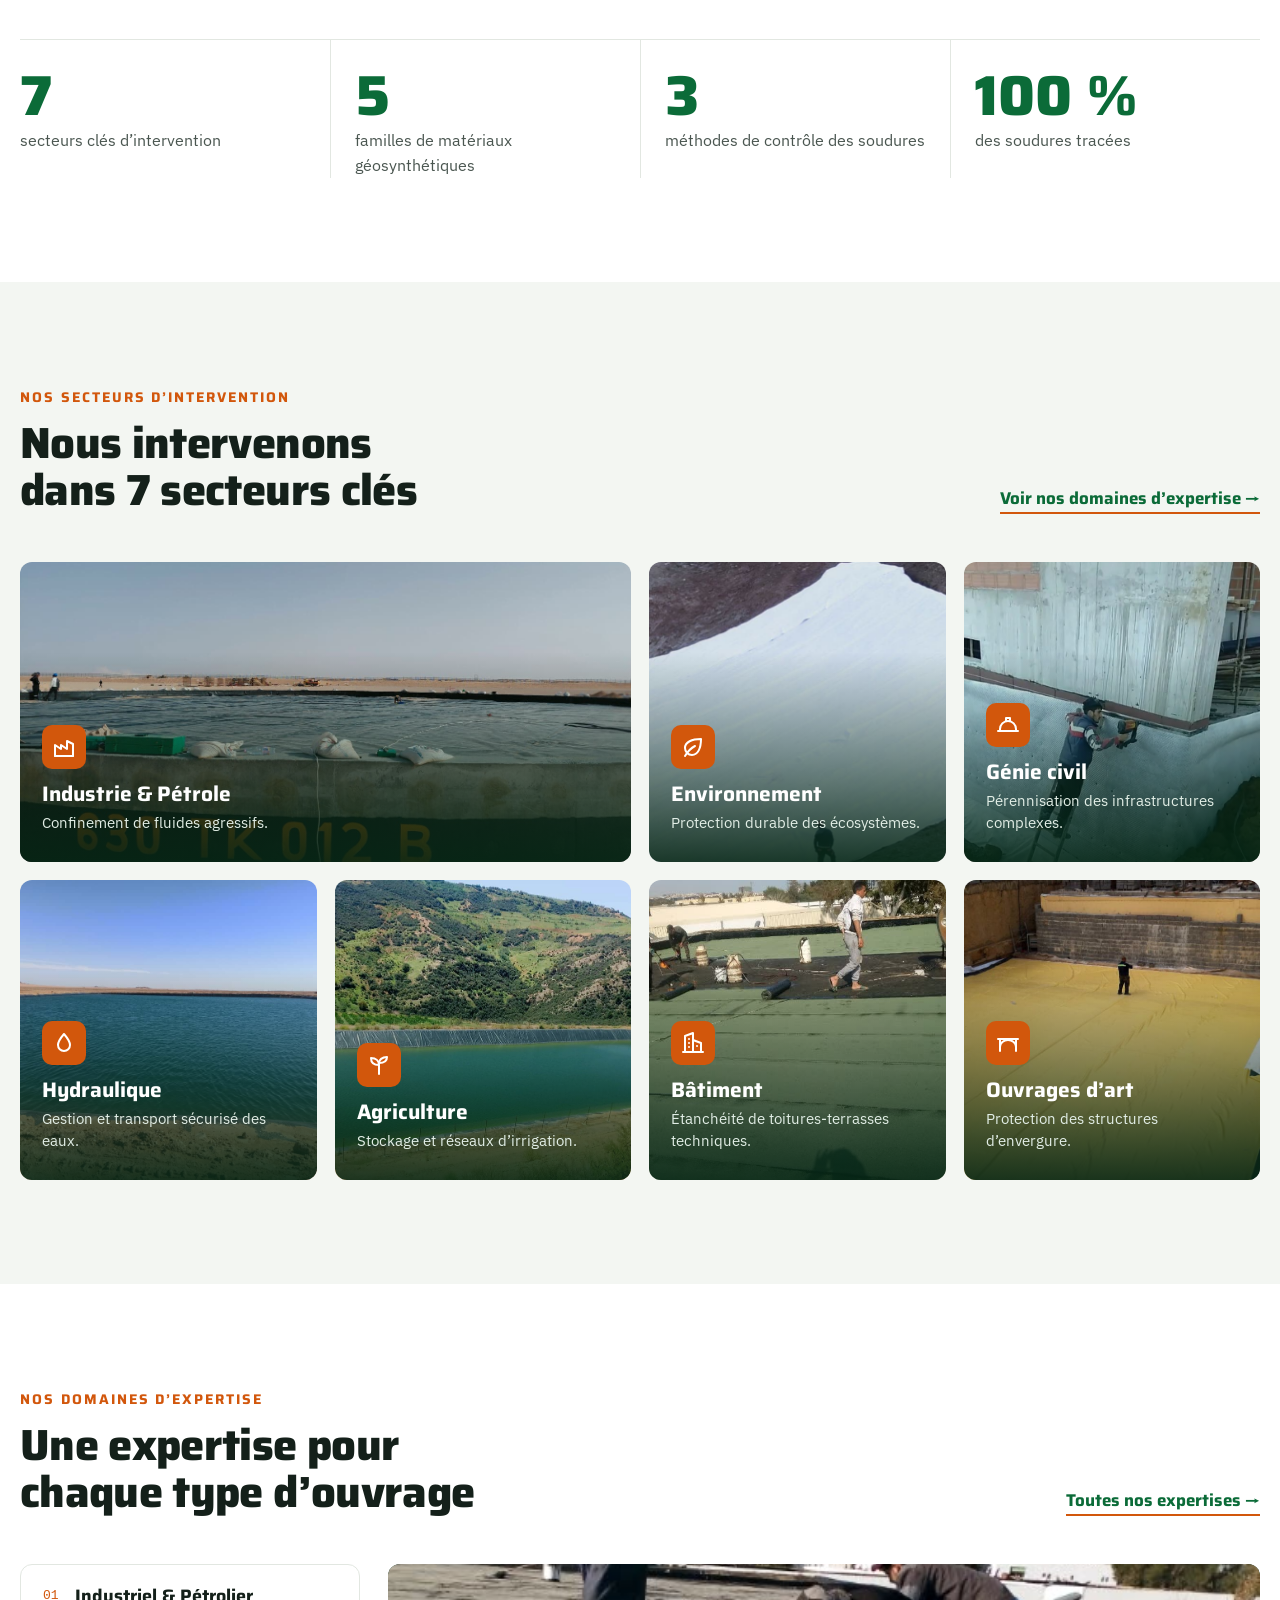
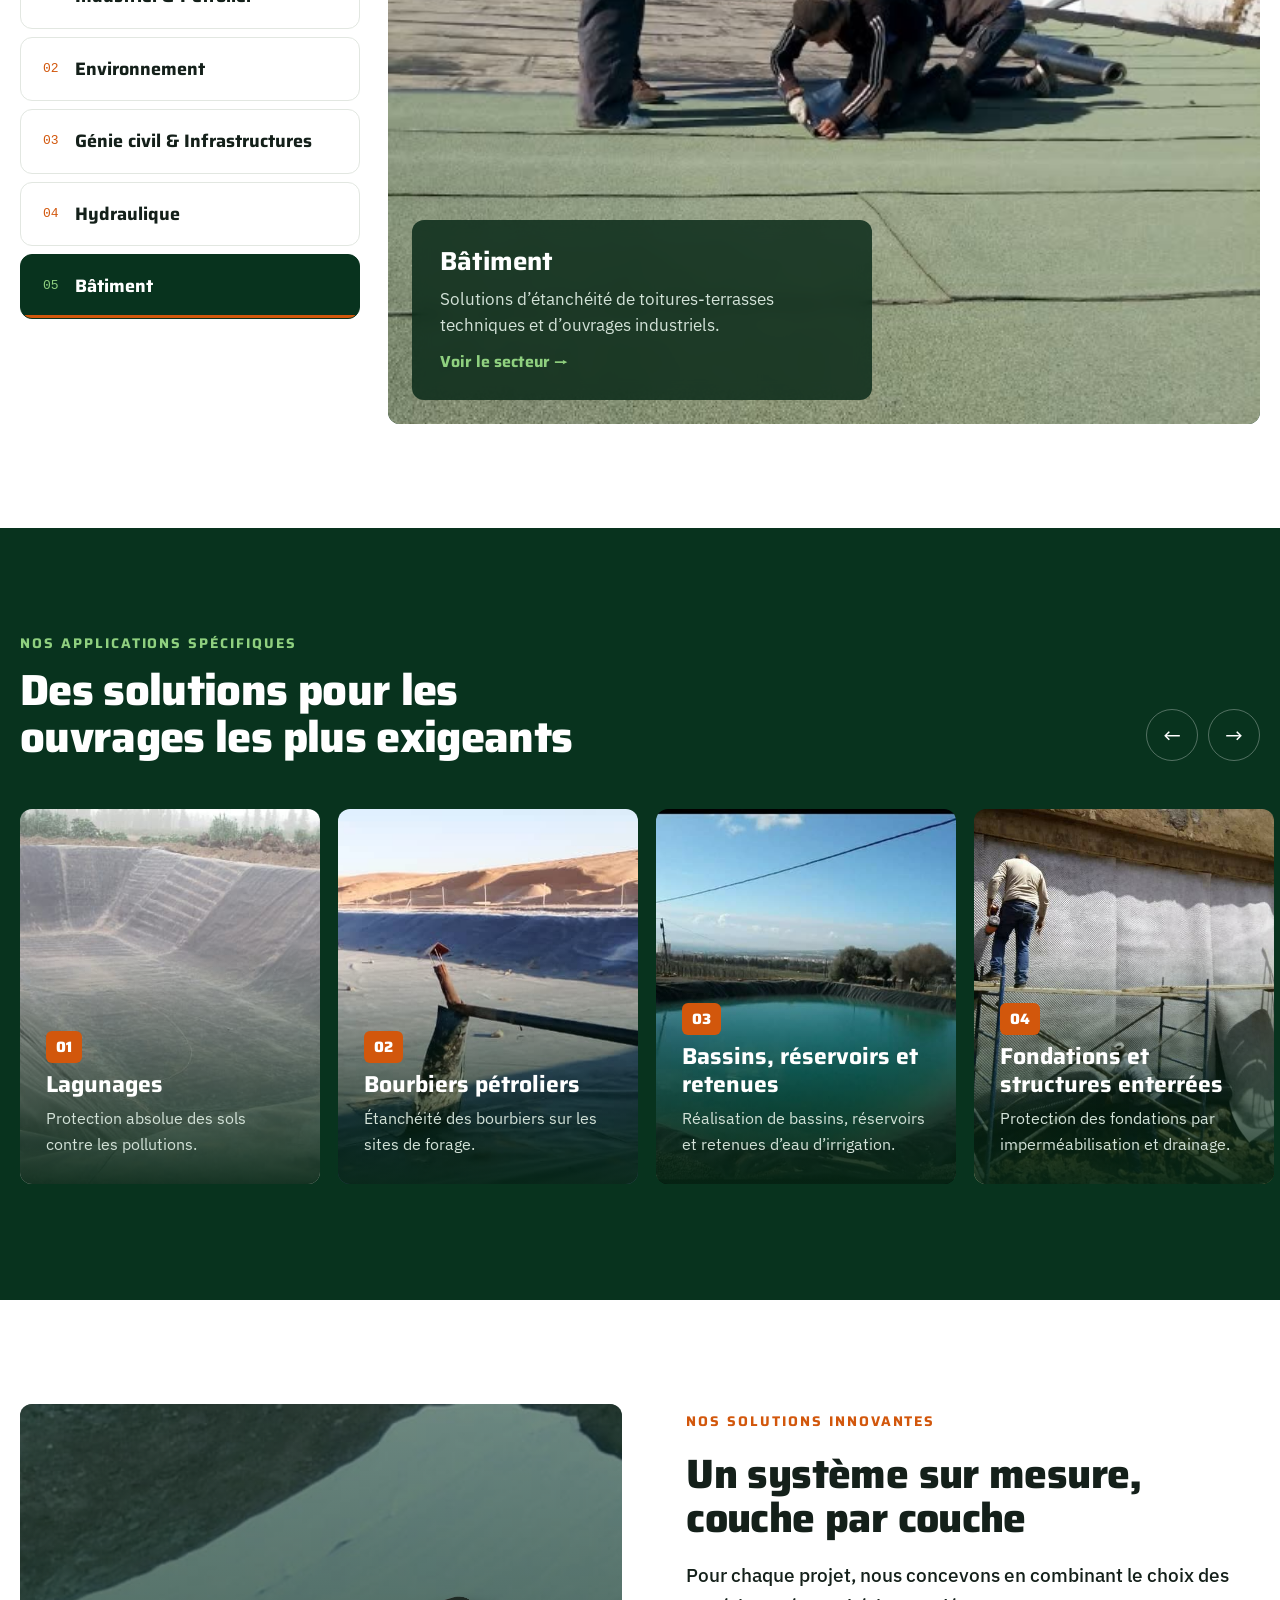
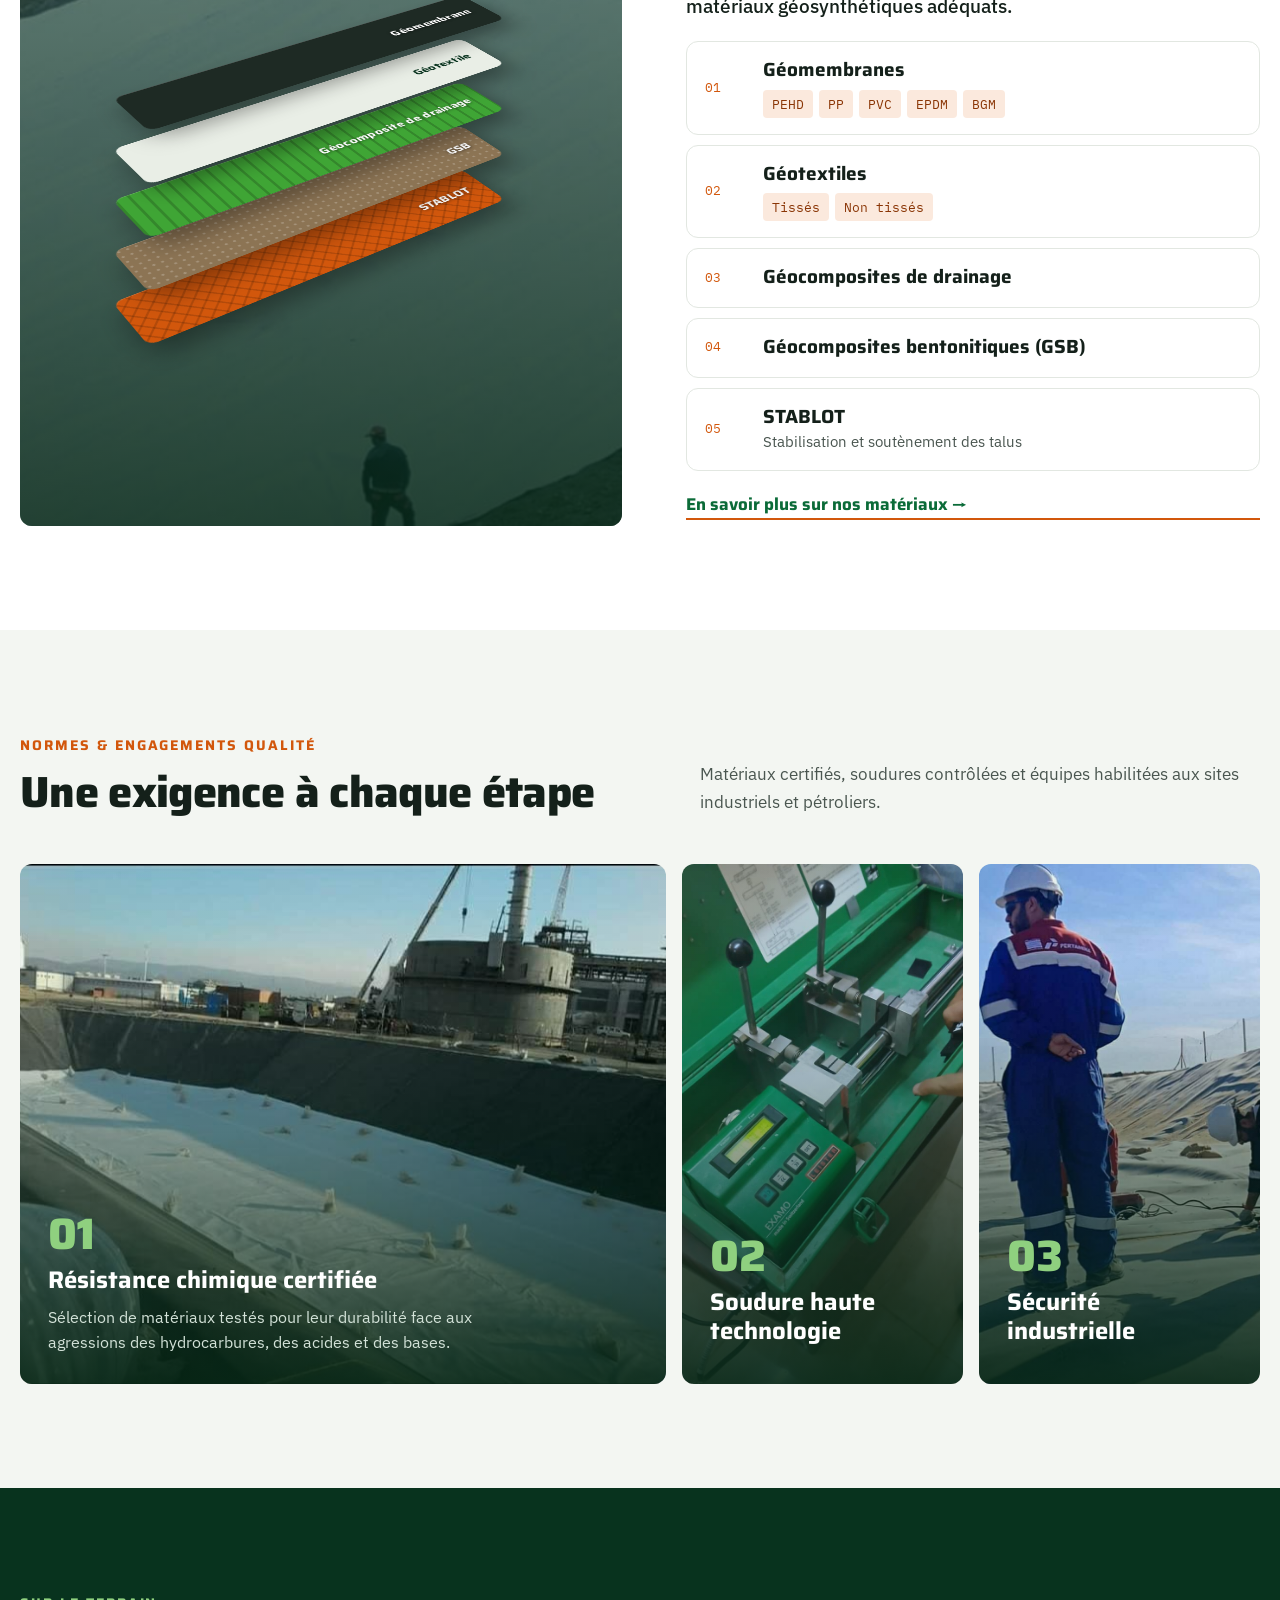
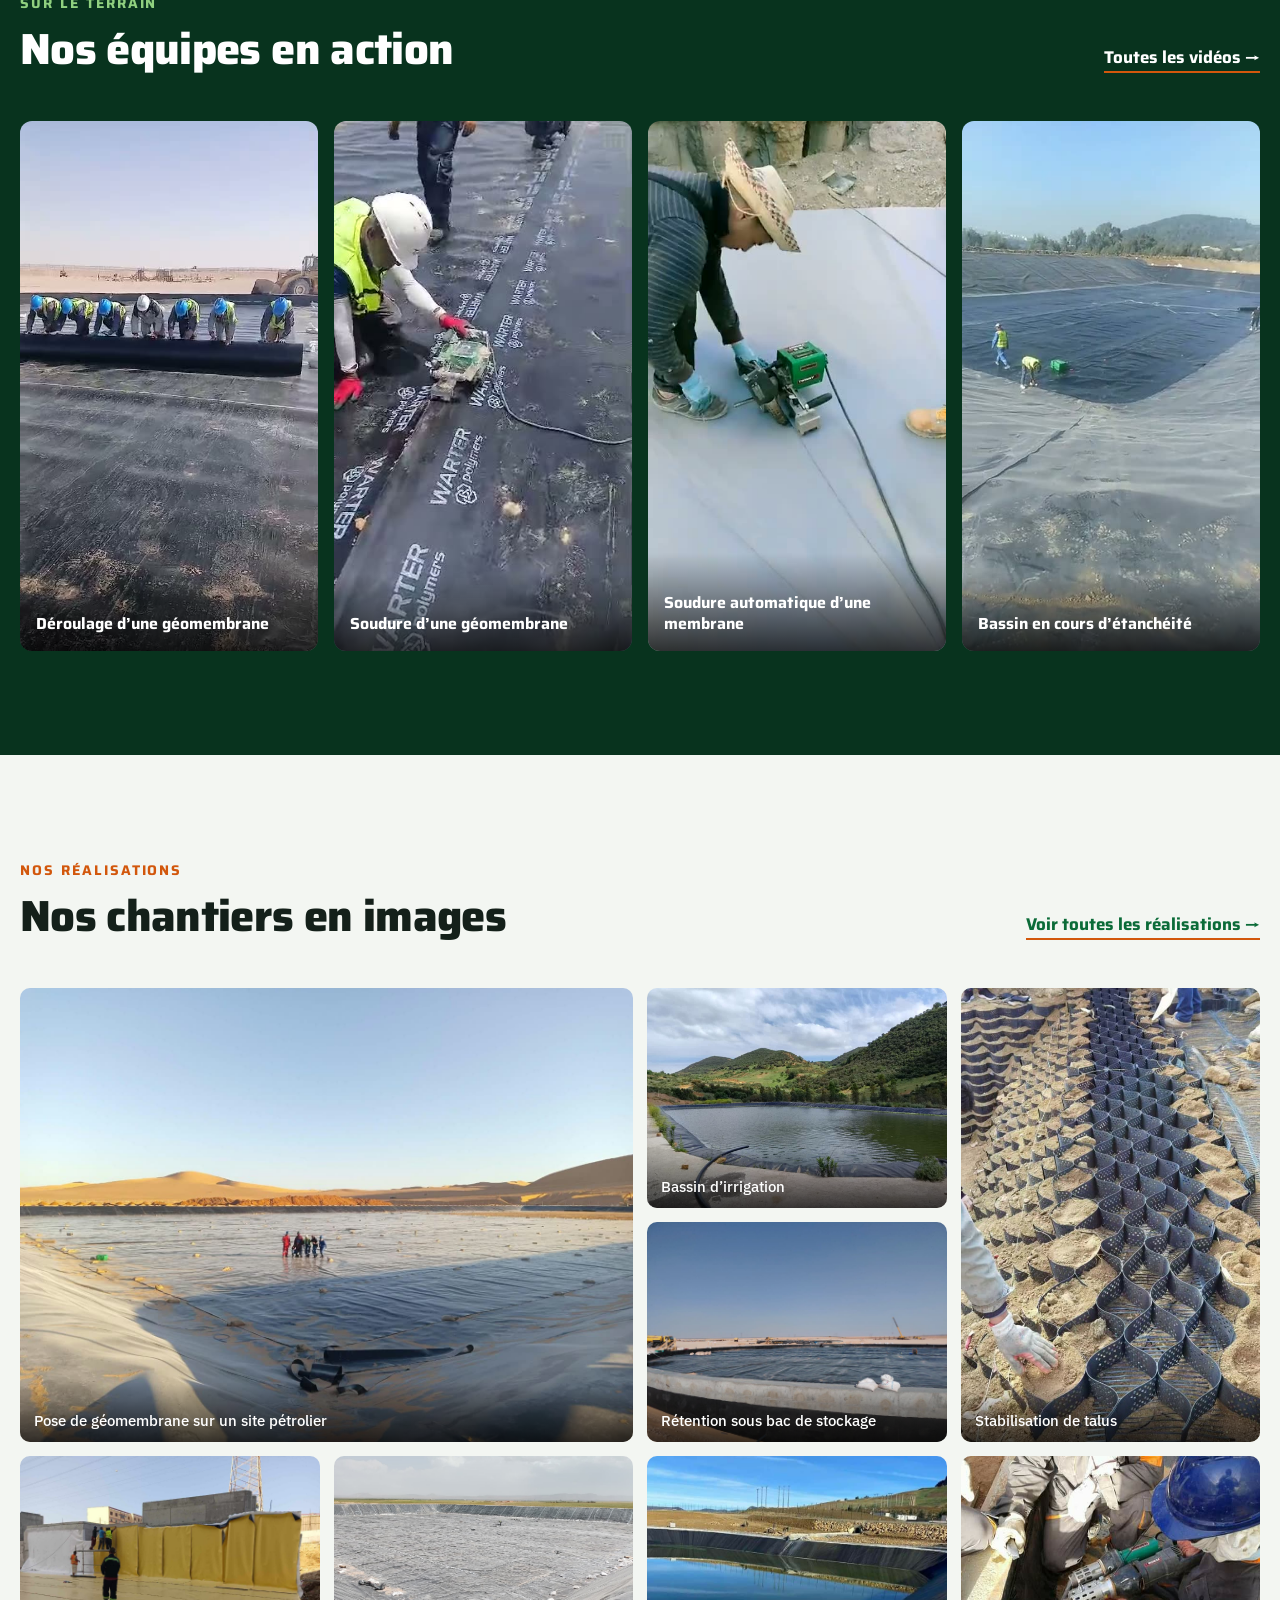
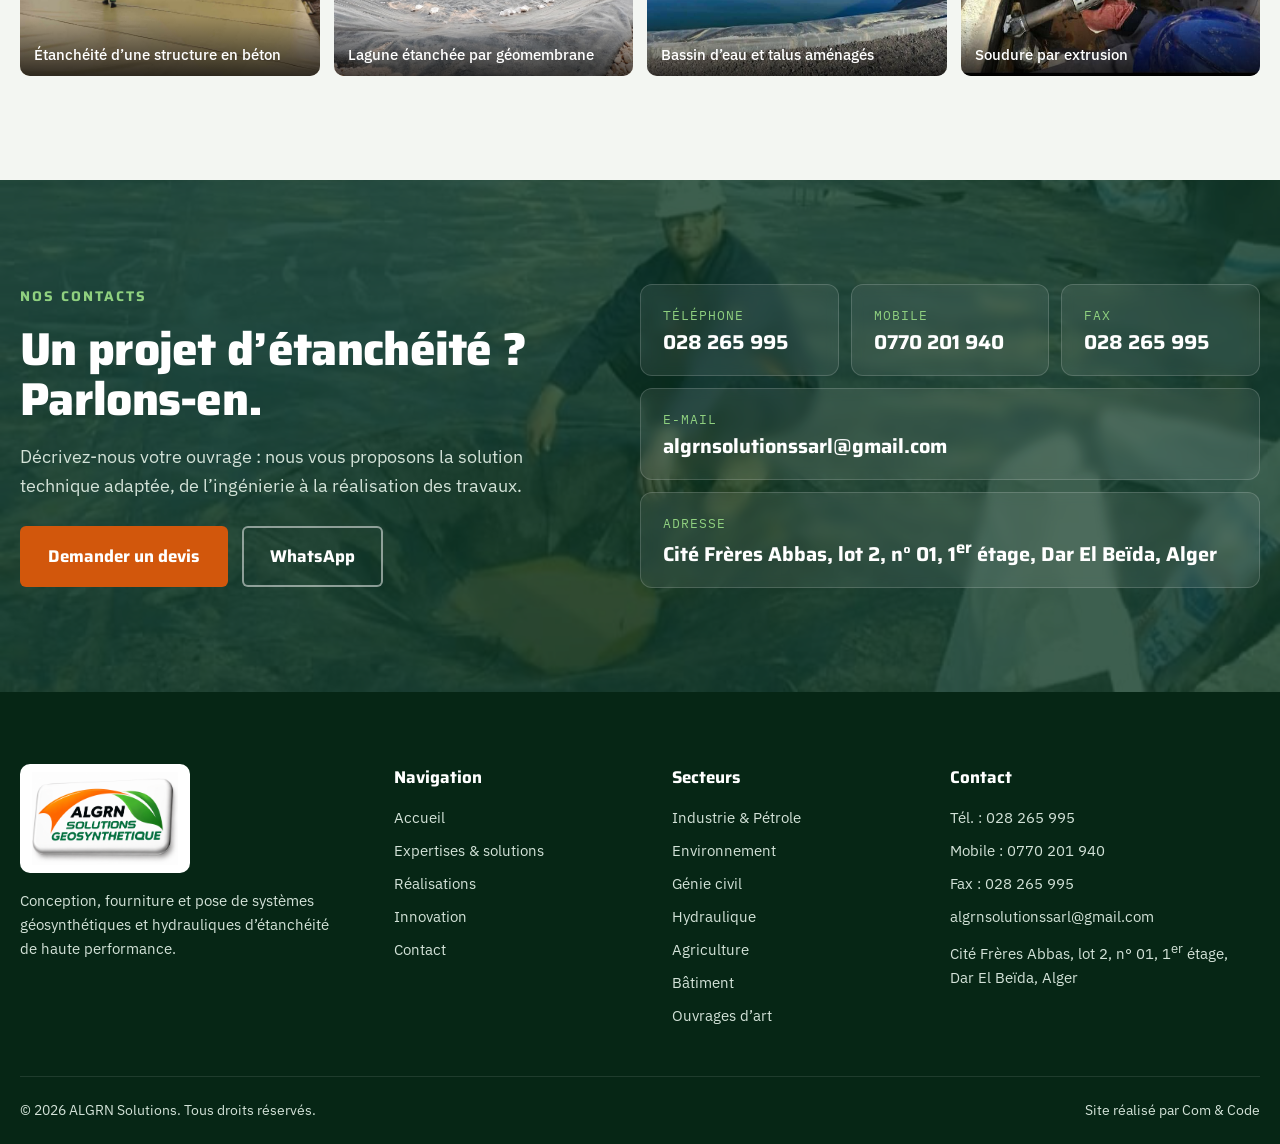
==== commit 725c1ef5: "Add an Innovation page presenting the STABLOT product. The new page follows the client's STABLOT tec" ====
--- a/index.html
+++ b/index.html
@@ -31,6 +31,7 @@
         <a href="index.html" class="is-active">Accueil</a>
         <a href="solutions.html">Expertises &amp; solutions</a>
         <a href="realisations.html">Réalisations</a>
+        <a href="innovation.html">Innovation</a>
         <a href="contact.html">Contact</a>
         <a class="btn btn-accent" href="contact.html#devis">Demander un devis</a>
       </nav>
@@ -432,6 +433,7 @@
         <a href="index.html">Accueil</a>
         <a href="solutions.html">Expertises &amp; solutions</a>
         <a href="realisations.html">Réalisations</a>
+        <a href="innovation.html">Innovation</a>
         <a href="contact.html">Contact</a>
       </div>
       <div class="col">
--- a/css/style.css
+++ b/css/style.css
@@ -1255,3 +1255,35 @@
   .xp-panel, .xp-panel img, .xp-card, .q-panel, .q-panel p, .stack i { transition: none; }
   .xp-tabs button::after { animation: none; transform: scaleX(1); }
 }
+
+/* Innovation : STABLOT */
+.stablot-photos { display: grid; grid-template-columns: 1.3fr 1fr; grid-template-rows: 1fr 1fr; gap: 12px; height: 440px; }
+.stablot-photos img { width: 100%; height: 100%; object-fit: cover; border-radius: var(--radius); }
+.stablot-photos .main { grid-row: span 2; }
+.stablot-list { margin: 0; padding: 0; list-style: none; display: grid; gap: 6px; }
+.stablot-list li { position: relative; padding-left: 20px; color: var(--muted); }
+.stablot-list li::before { content: ""; position: absolute; left: 0; top: 0.65em; width: 8px; height: 8px; border-radius: 2px; background: var(--accent); }
+.stablot-schema { display: grid; grid-template-columns: 1fr 1fr; gap: 12px; max-width: 420px; margin-top: 8px; }
+.stablot-schema img { width: 100%; aspect-ratio: 1; object-fit: cover; border-radius: 10px; background: #fff; }
+.spec-layout { display: grid; grid-template-columns: 1fr 300px; gap: 32px; align-items: start; }
+.spec-table { overflow-x: auto; border: 1px solid var(--line); border-radius: var(--radius); background: #fff; }
+.spec-table table { width: 100%; min-width: 560px; border-collapse: collapse; }
+.spec-table th, .spec-table td { padding: 16px 18px; text-align: left; border-bottom: 1px solid var(--line); }
+.spec-table th { font-family: "IBM Plex Mono", monospace; font-size: 12.5px; font-weight: 500; letter-spacing: 0.06em; text-transform: uppercase; color: #fff; background: var(--forest); }
+.spec-table tbody tr:last-child td { border-bottom: 0; }
+.spec-table td:first-child { font-family: "Saira", sans-serif; font-weight: 700; color: var(--forest); }
+.spec-quality { display: flex; flex-direction: column; gap: 14px; padding: 22px; border-radius: var(--radius); background: var(--cream); }
+.spec-quality img { width: 100%; aspect-ratio: 4 / 3; object-fit: cover; border-radius: 10px; }
+.spec-quality strong { font-family: "Saira", sans-serif; font-size: 19px; color: var(--forest); }
+.swatches { list-style: none; margin: 0; padding: 0; display: grid; grid-template-columns: repeat(4, 1fr); gap: 18px; }
+.swatches li { background: #fff; border: 1px solid var(--line); border-radius: var(--radius); overflow: hidden; }
+.swatches img { display: block; width: 100%; aspect-ratio: 16 / 9; object-fit: cover; }
+.swatches span { display: block; padding: 14px 18px; font-family: "Saira", sans-serif; font-weight: 700; font-size: 17px; }
+@media (max-width: 900px) {
+  .spec-layout { grid-template-columns: 1fr; }
+  .spec-quality { max-width: 420px; }
+  .swatches { grid-template-columns: 1fr 1fr; }
+}
+@media (max-width: 640px) {
+  .stablot-photos { height: 360px; }
+}
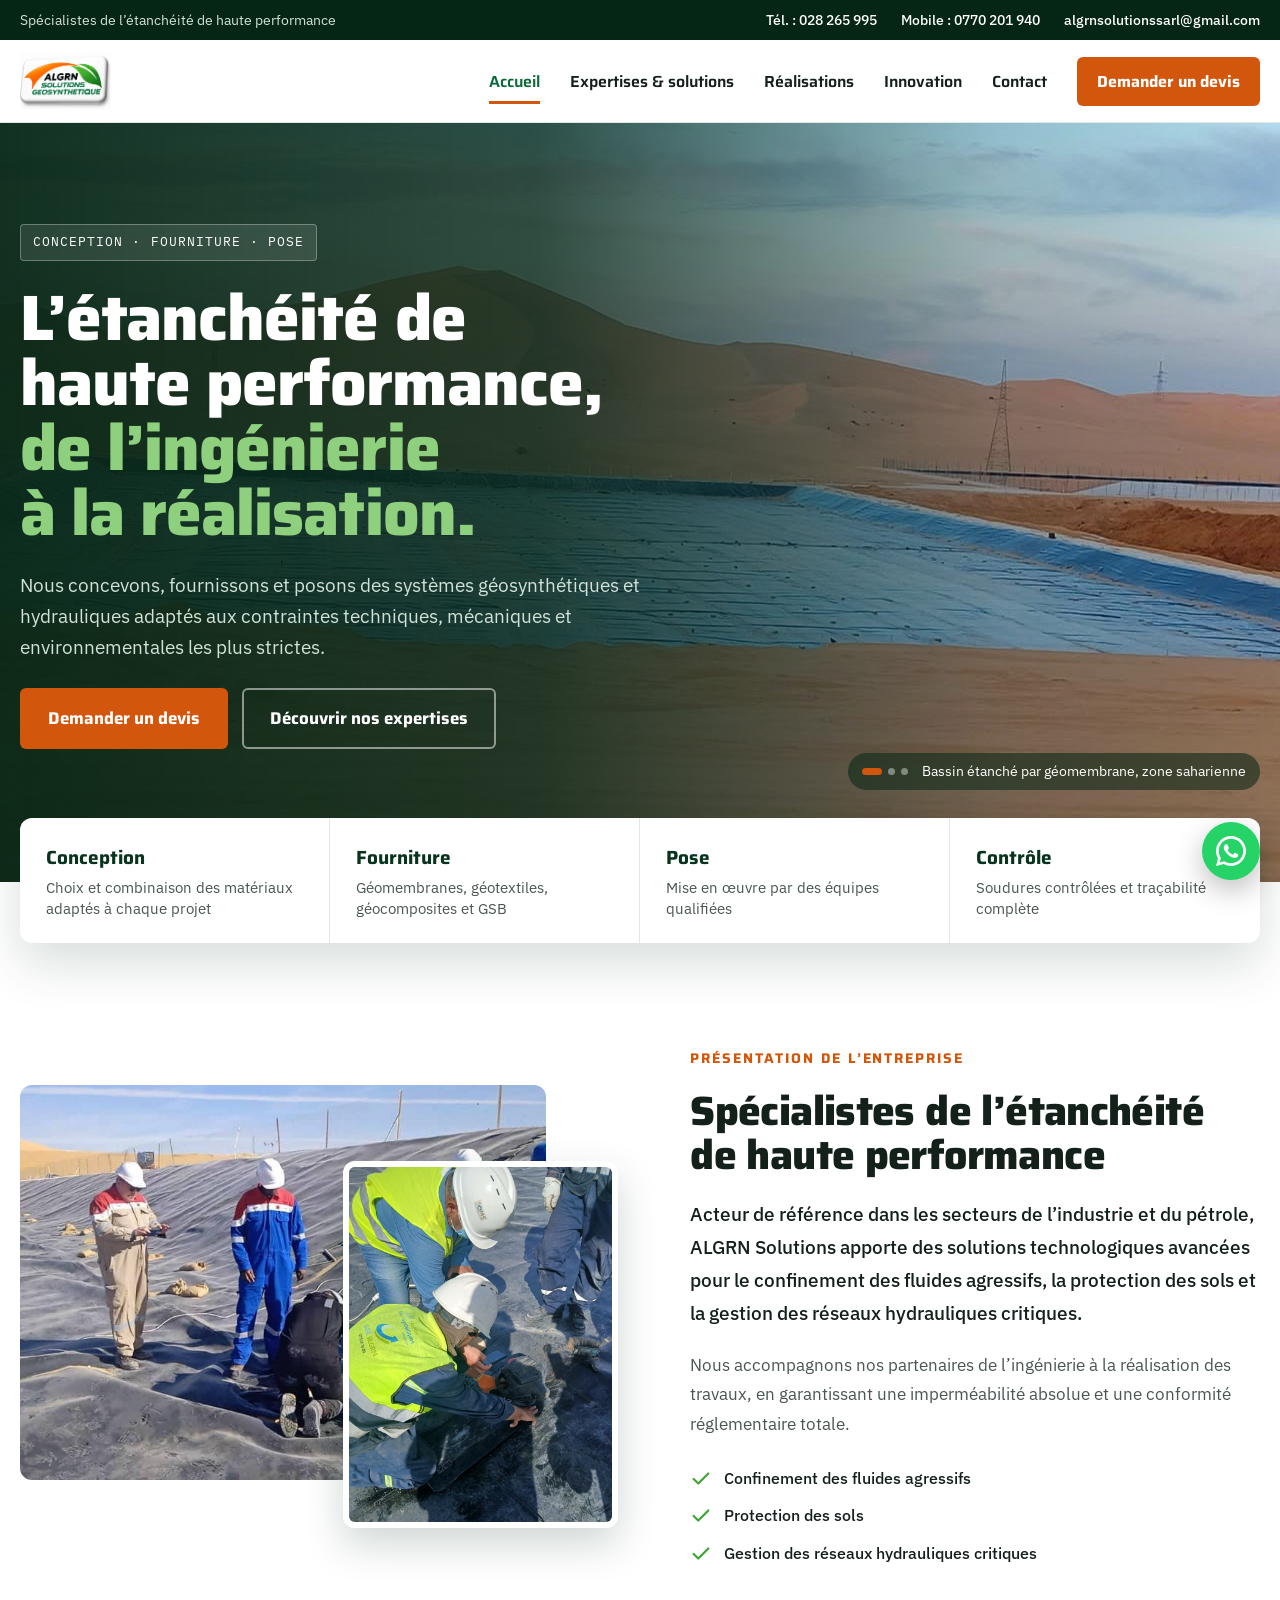
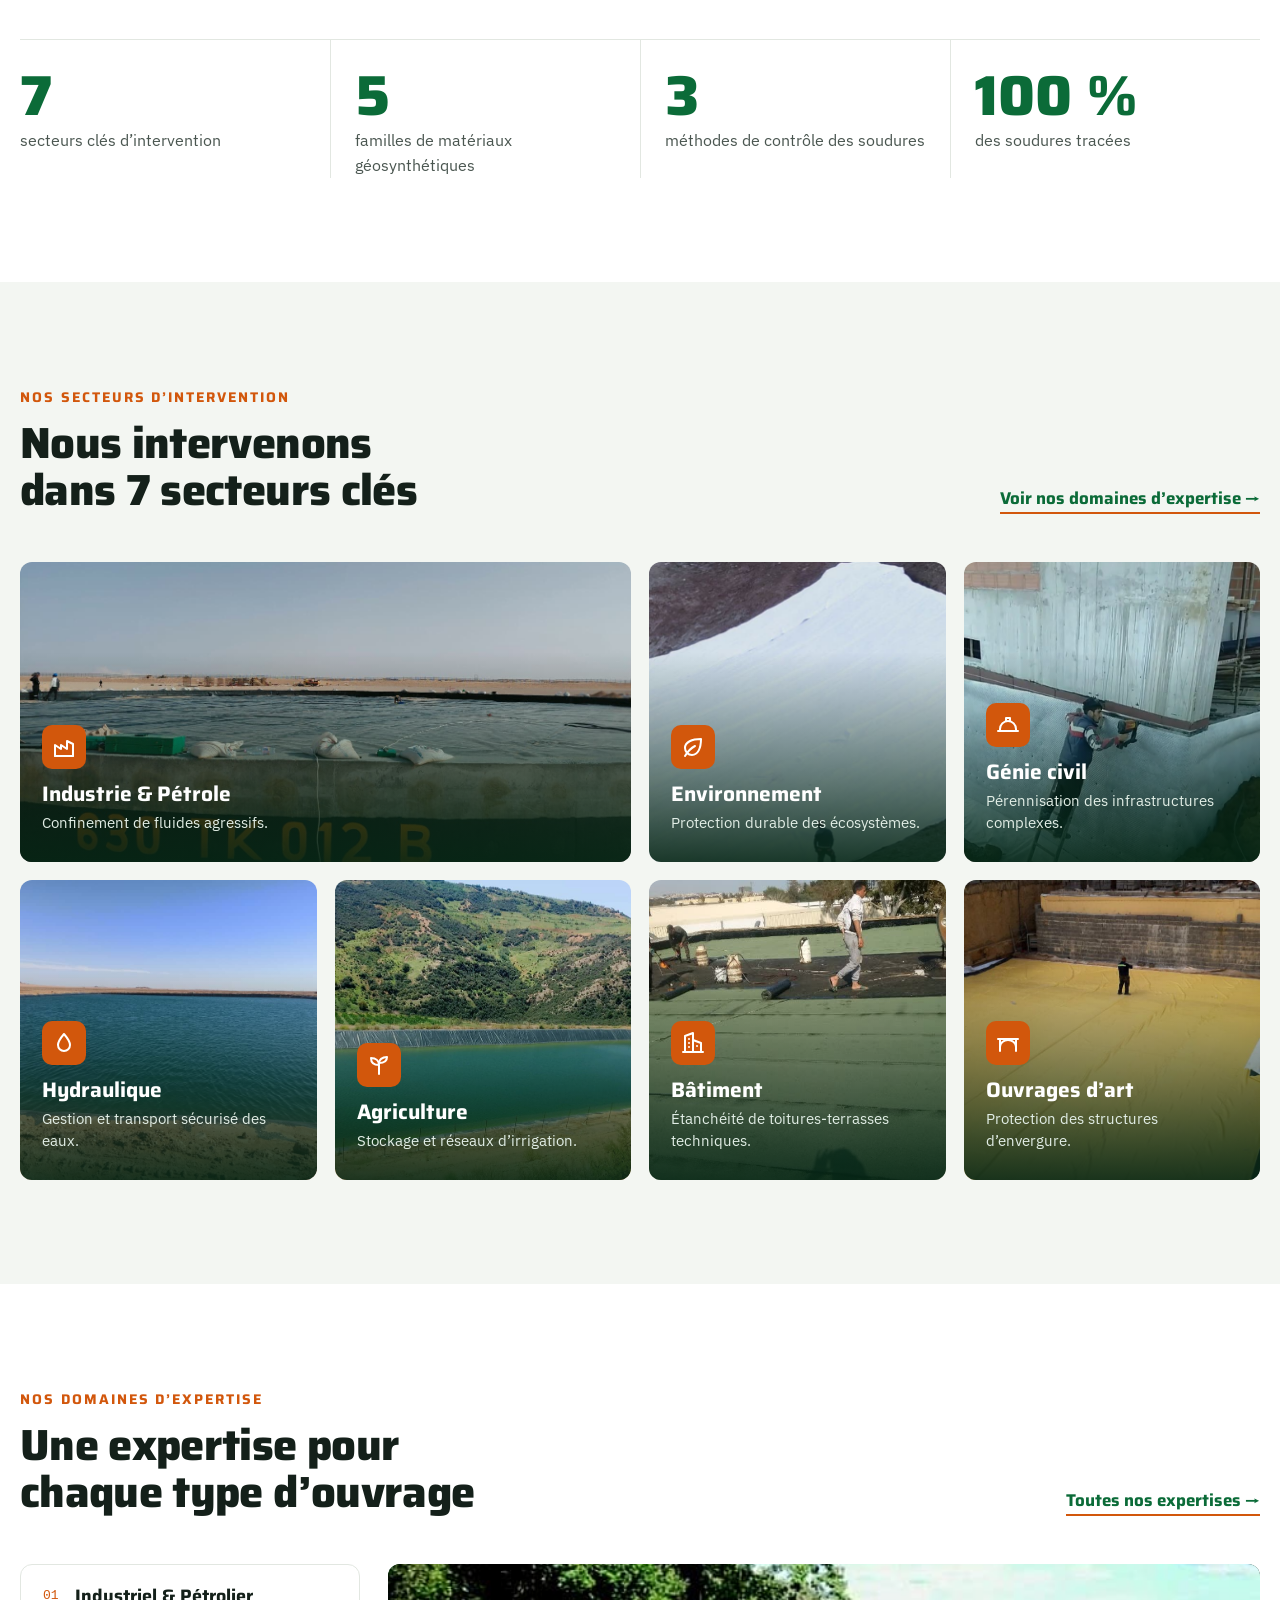
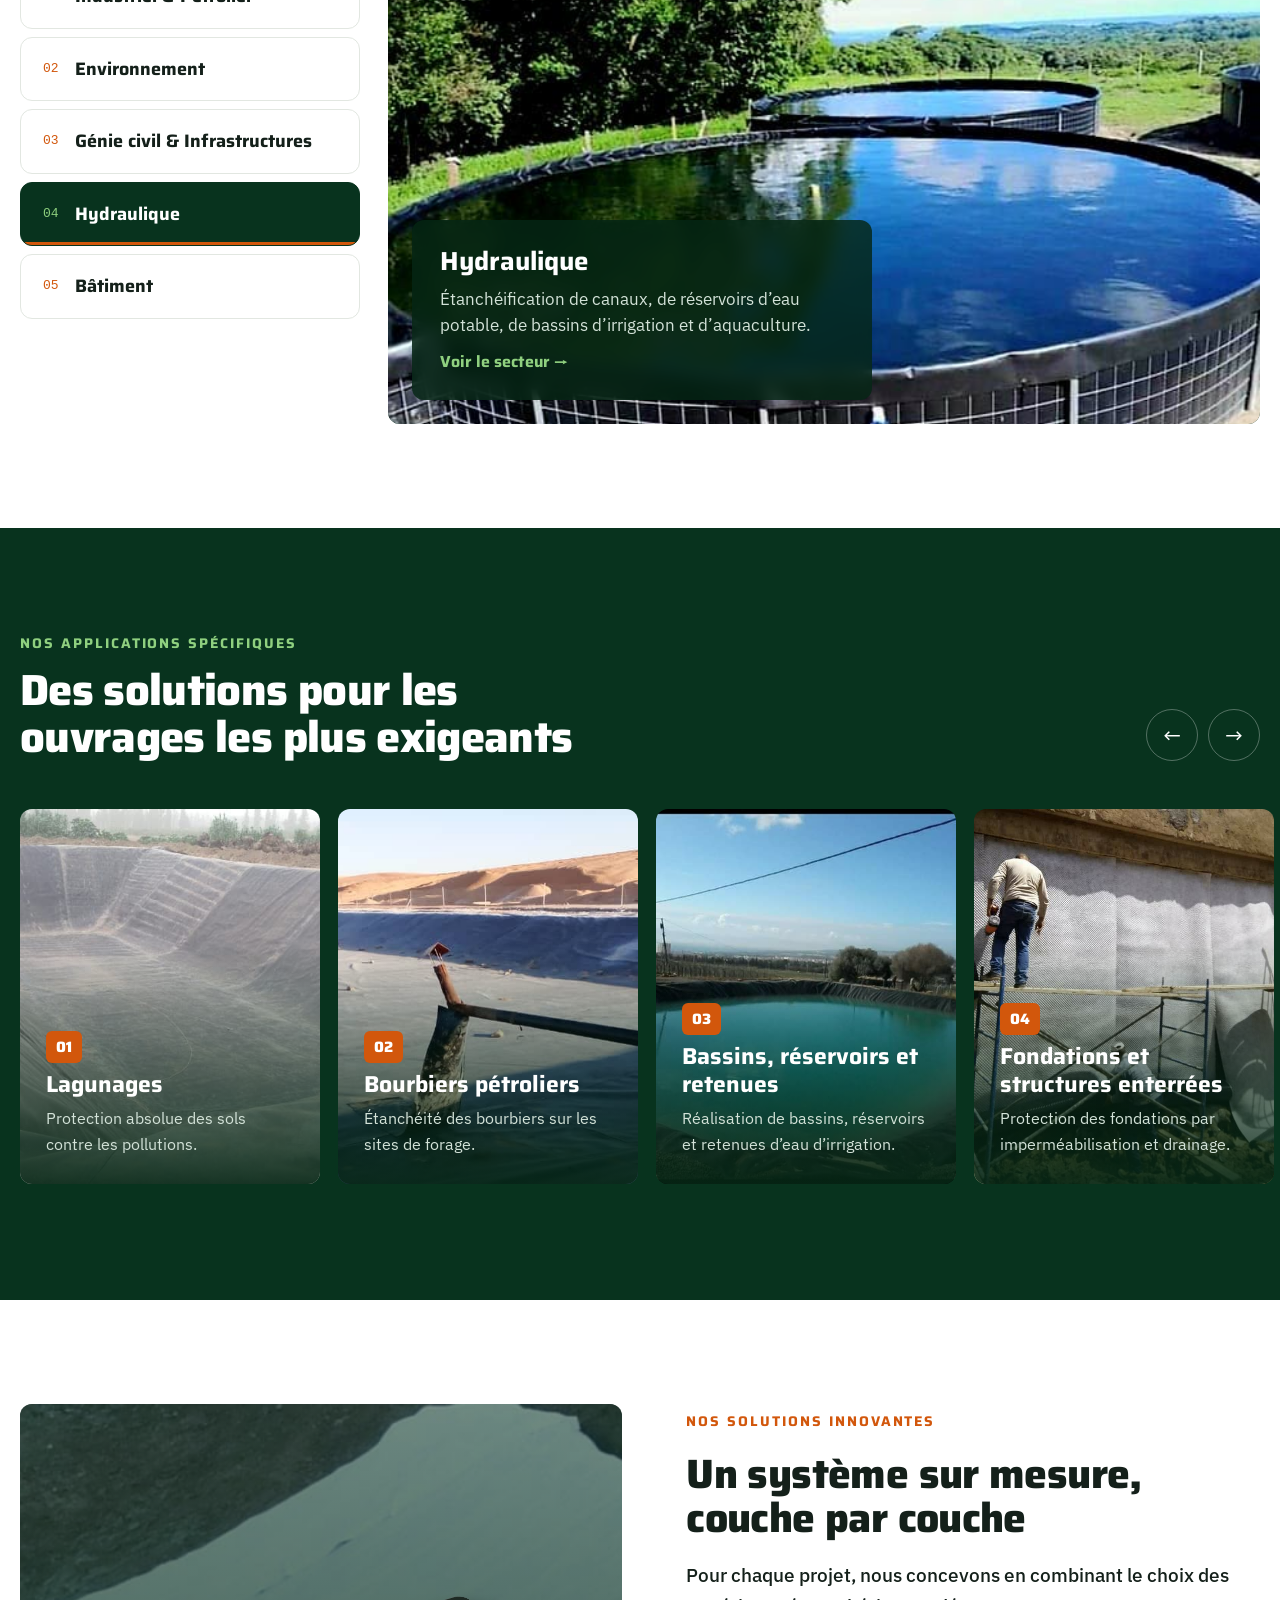
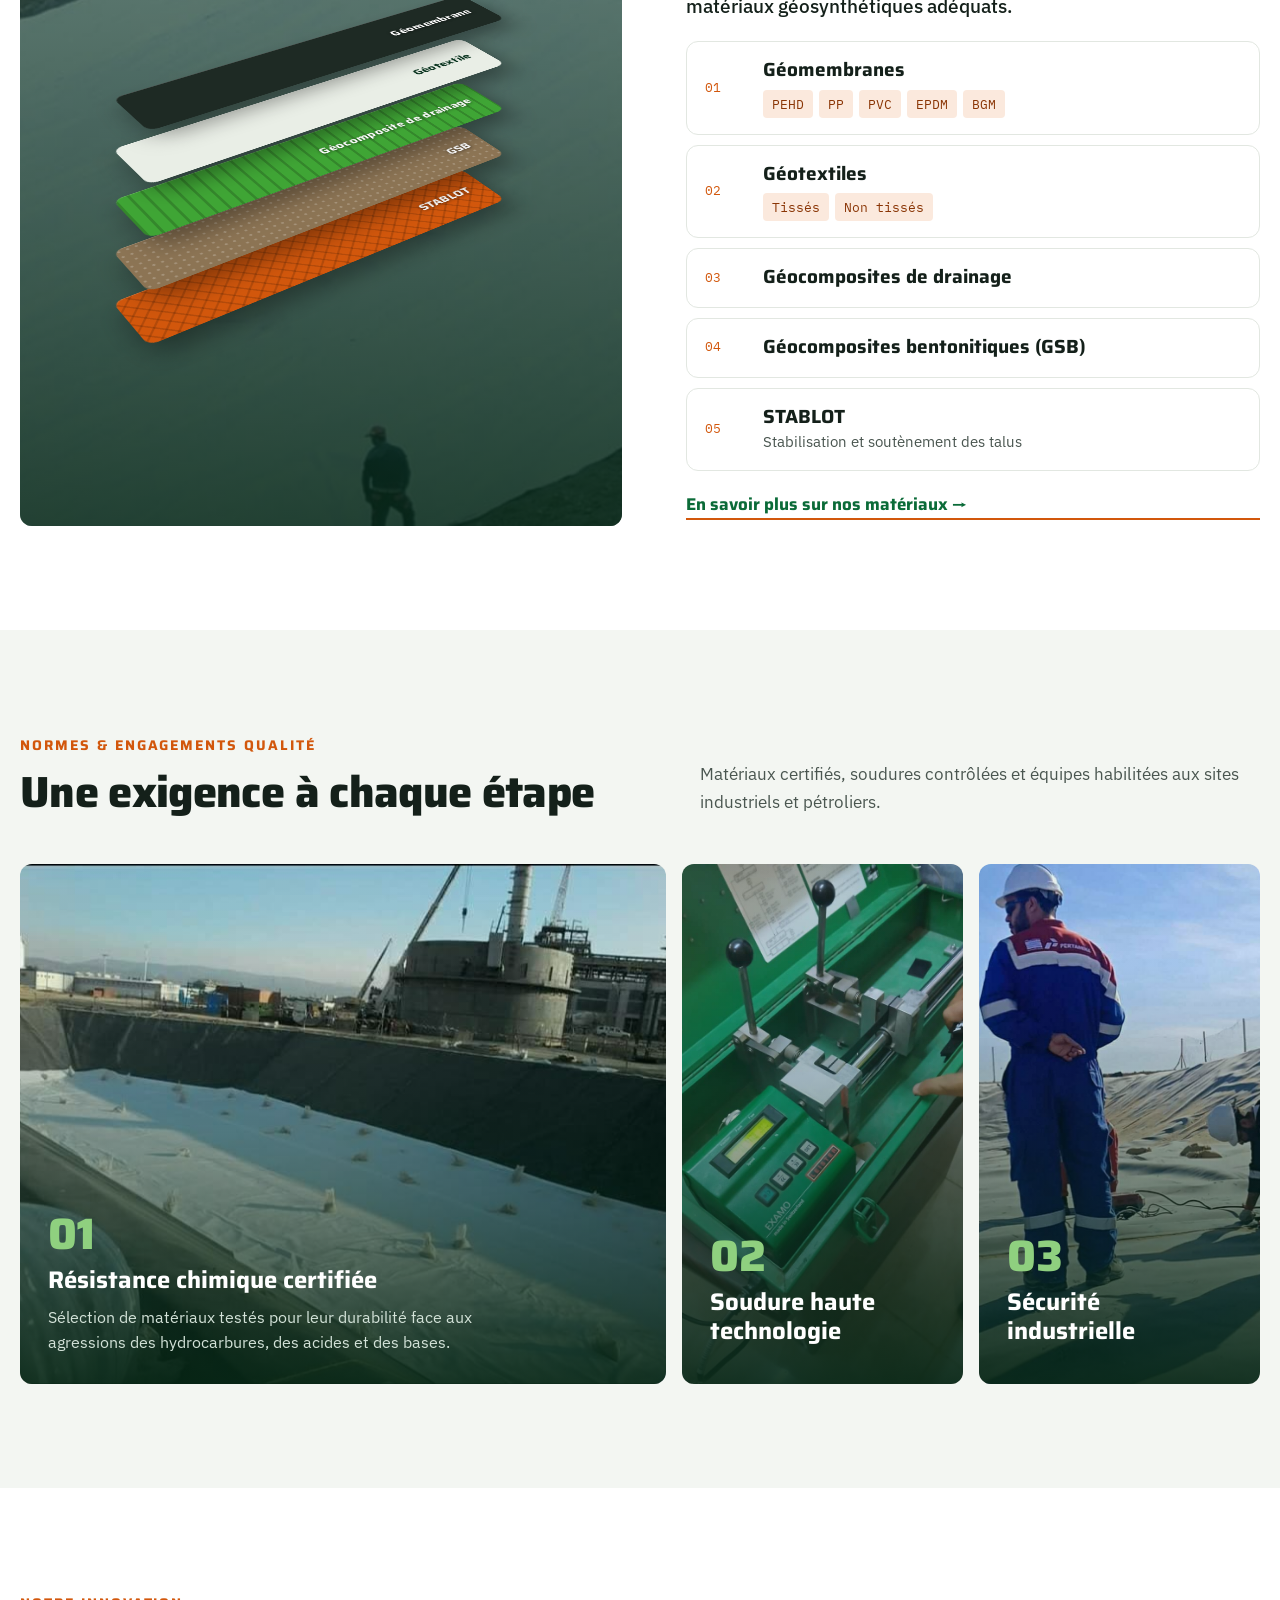
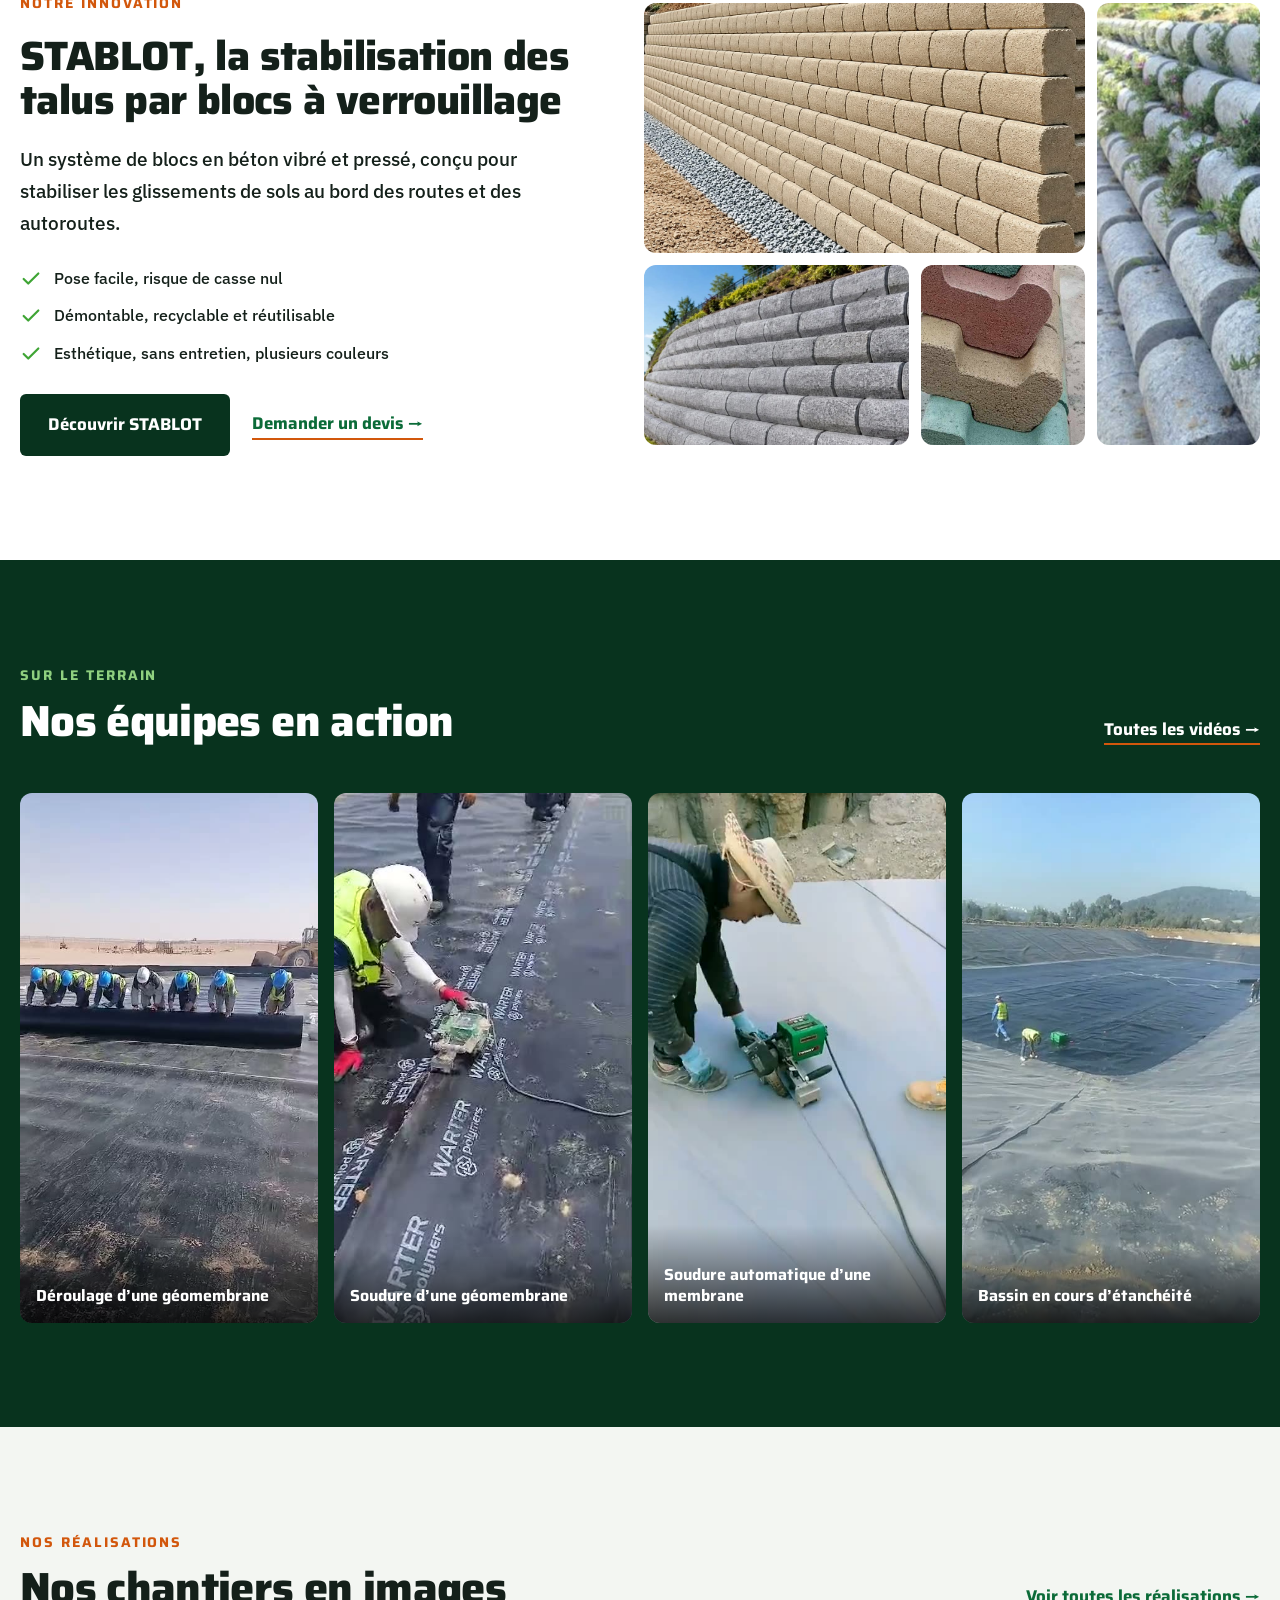
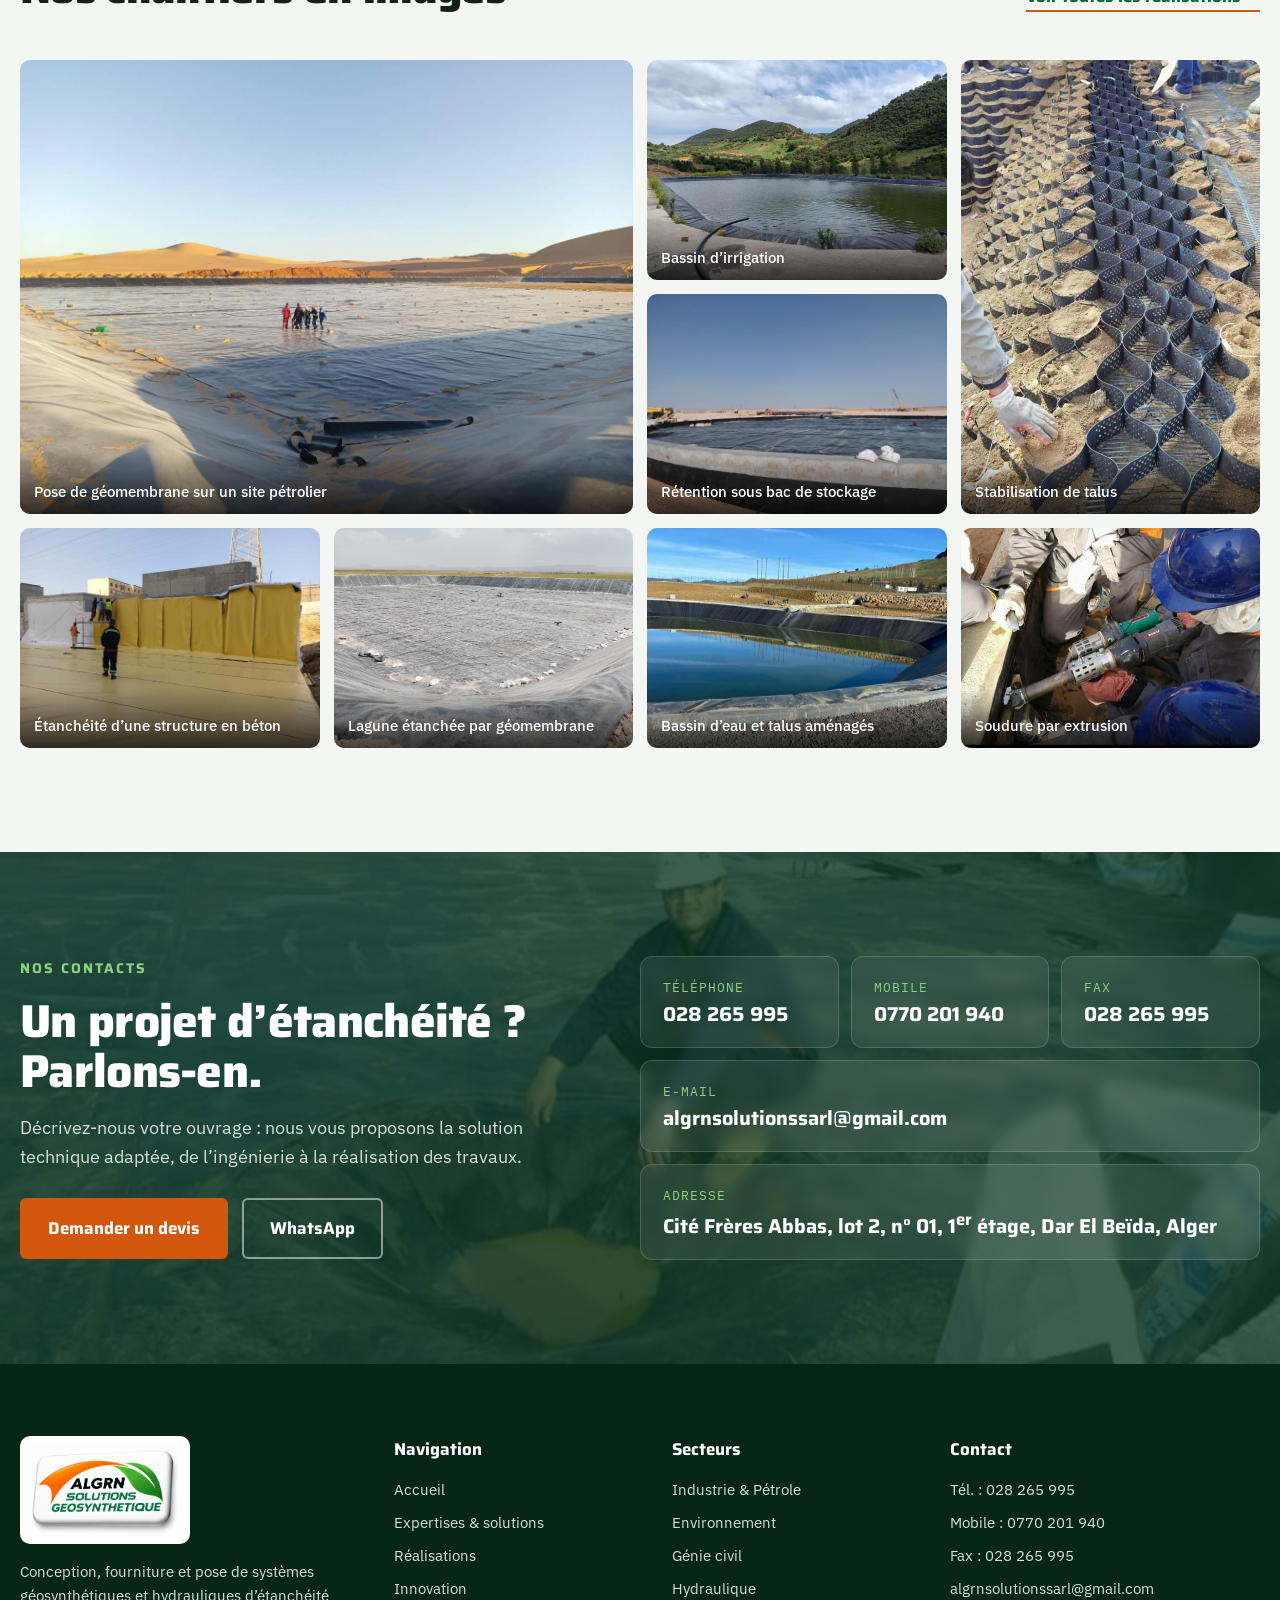
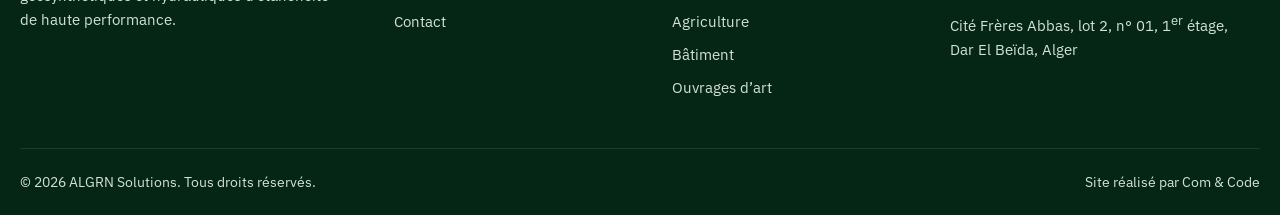
==== commit 547cbe4f: "Use the real STABLOT photos and add a STABLOT section to the homepage. Six site photos of STABLOT wa" ====
--- a/index.html
+++ b/index.html
@@ -339,6 +339,31 @@
       </div>
     </section>
 
+    <section class="section" id="innovation">
+      <div class="wrap stablot-home">
+        <div class="stablot-home-copy reveal">
+          <span class="eyebrow">Notre innovation</span>
+          <h2 class="display">STABLOT, la stabilisation des talus par blocs à verrouillage</h2>
+          <p class="lead">Un système de blocs en béton vibré et pressé, conçu pour stabiliser les glissements de sols au bord des routes et des autoroutes.</p>
+          <ul class="checks">
+            <li><svg width="22" height="22" viewBox="0 0 24 24" fill="none" stroke="#3FA535" stroke-width="2.4" stroke-linecap="round" stroke-linejoin="round" aria-hidden="true"><path d="M20 6L9 17l-5-5"/></svg>Pose facile, risque de casse nul</li>
+            <li><svg width="22" height="22" viewBox="0 0 24 24" fill="none" stroke="#3FA535" stroke-width="2.4" stroke-linecap="round" stroke-linejoin="round" aria-hidden="true"><path d="M20 6L9 17l-5-5"/></svg>Démontable, recyclable et réutilisable</li>
+            <li><svg width="22" height="22" viewBox="0 0 24 24" fill="none" stroke="#3FA535" stroke-width="2.4" stroke-linecap="round" stroke-linejoin="round" aria-hidden="true"><path d="M20 6L9 17l-5-5"/></svg>Esthétique, sans entretien, plusieurs couleurs</li>
+          </ul>
+          <div class="cta-actions">
+            <a class="btn btn-forest btn-lg" href="innovation.html">Découvrir STABLOT</a>
+            <a class="link-more" href="contact.html?secteur=STABLOT%20(blocs%20de%20stabilisation)#devis">Demander un devis →</a>
+          </div>
+        </div>
+        <div class="stablot-home-photos reveal">
+          <a href="innovation.html" class="a"><img src="images/stablot/mur-beige.jpg" alt="Mur de soutènement en blocs STABLOT beige au pied d’un talus" loading="lazy"></a>
+          <a href="innovation.html" class="b"><img src="images/stablot/talus-vegetalise.jpg" alt="Talus en blocs STABLOT végétalisé" loading="lazy"></a>
+          <a href="innovation.html" class="c"><img src="images/stablot/mur-gris.jpg" alt="Talus stabilisé par des blocs STABLOT gris" loading="lazy"></a>
+          <a href="innovation.html" class="d"><img src="images/stablot/blocs-couleurs.jpg" alt="Blocs STABLOT de plusieurs couleurs" loading="lazy"></a>
+        </div>
+      </div>
+    </section>
+
     <section class="section on-dark">
       <div class="wrap">
         <div class="section-head">
--- a/css/style.css
+++ b/css/style.css
@@ -1287,3 +1287,38 @@
 @media (max-width: 640px) {
   .stablot-photos { height: 360px; }
 }
+.gallery figure.wide { grid-column: span 2; }
+.colors-layout { display: grid; grid-template-columns: 1fr 300px; gap: 24px; align-items: stretch; }
+.colors-layout .swatches { grid-template-columns: 1fr 1fr; align-content: start; }
+.colors-photo { width: 100%; height: 100%; max-height: 480px; object-fit: cover; border-radius: var(--radius); }
+
+/* Accueil : section STABLOT */
+.stablot-home { display: grid; grid-template-columns: 1fr 1.1fr; gap: 64px; align-items: center; }
+.stablot-home-copy { display: flex; flex-direction: column; gap: 20px; }
+.stablot-home-copy h2 { font-size: clamp(30px, 3.2vw, 44px); }
+.stablot-home-copy .lead { margin: 0; font-size: 19px; line-height: 1.7; color: var(--ink); font-weight: 500; }
+.stablot-home-copy .cta-actions { align-items: center; gap: 22px; margin-top: 8px; }
+.stablot-home-photos { display: grid; grid-template-columns: 1.4fr 1fr; grid-template-rows: 230px 170px; gap: 12px; }
+.stablot-home-photos a { display: block; overflow: hidden; border-radius: var(--radius); }
+.stablot-home-photos img { width: 100%; height: 100%; object-fit: cover; transition: transform 0.4s ease; }
+.stablot-home-photos a:hover img { transform: scale(1.04); }
+.stablot-home-photos .a { grid-column: 1; grid-row: 1 / 3; }
+.stablot-home-photos .b { grid-column: 2; grid-row: 1 / 3; }
+.stablot-home-photos .c, .stablot-home-photos .d { display: none; }
+@media (min-width: 1101px) {
+  .stablot-home-photos { grid-template-columns: 1.3fr 0.8fr 0.8fr; grid-template-rows: 250px 180px; }
+  .stablot-home-photos .a { grid-column: 1 / 3; grid-row: 1; }
+  .stablot-home-photos .b { grid-column: 3; grid-row: 1 / 3; }
+  .stablot-home-photos .c, .stablot-home-photos .d { display: block; grid-row: 2; }
+  .stablot-home-photos .c { grid-column: 1; }
+  .stablot-home-photos .d { grid-column: 2; }
+}
+@media (max-width: 900px) {
+  .stablot-home { grid-template-columns: 1fr; gap: 40px; }
+  .colors-layout { grid-template-columns: 1fr; }
+  .colors-photo { max-height: 360px; }
+}
+@media (max-width: 640px) {
+  .stablot-home-photos { grid-template-rows: 200px 150px; }
+  .colors-layout .swatches { grid-template-columns: 1fr 1fr; }
+}
